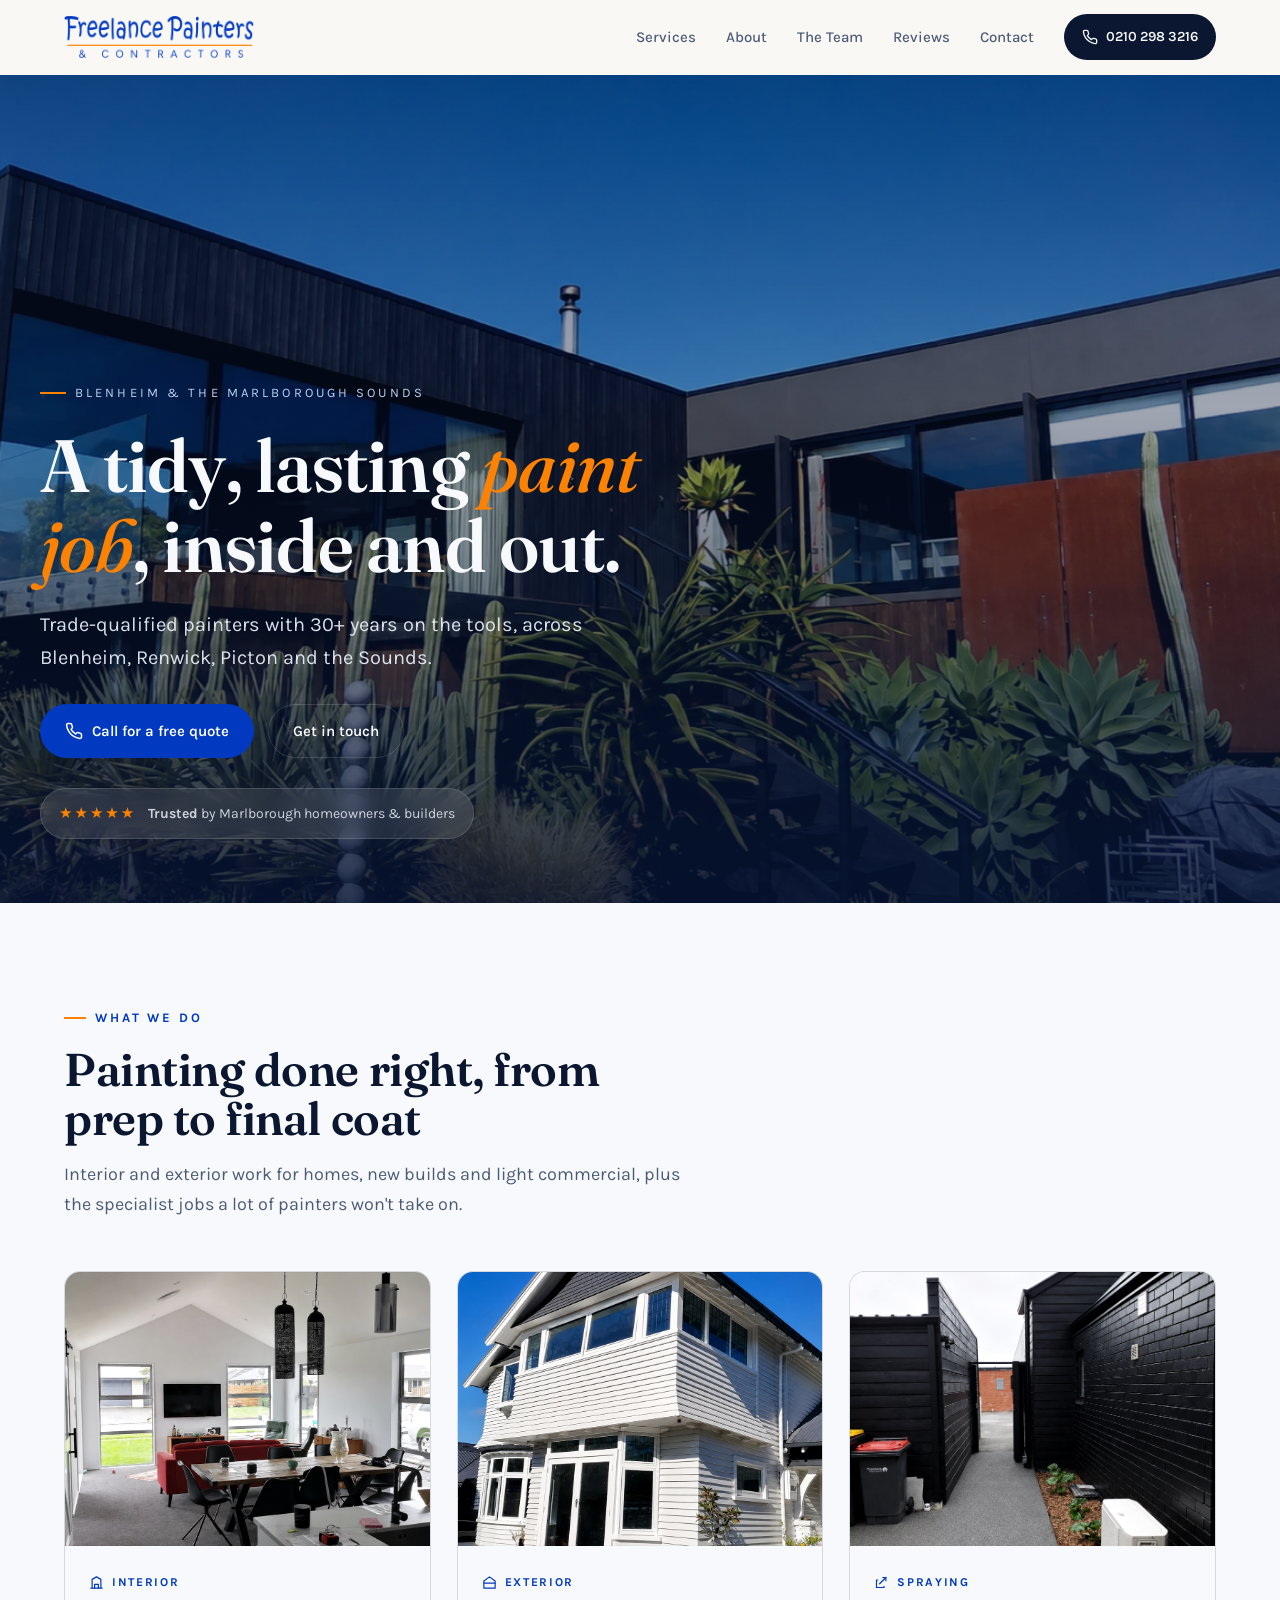
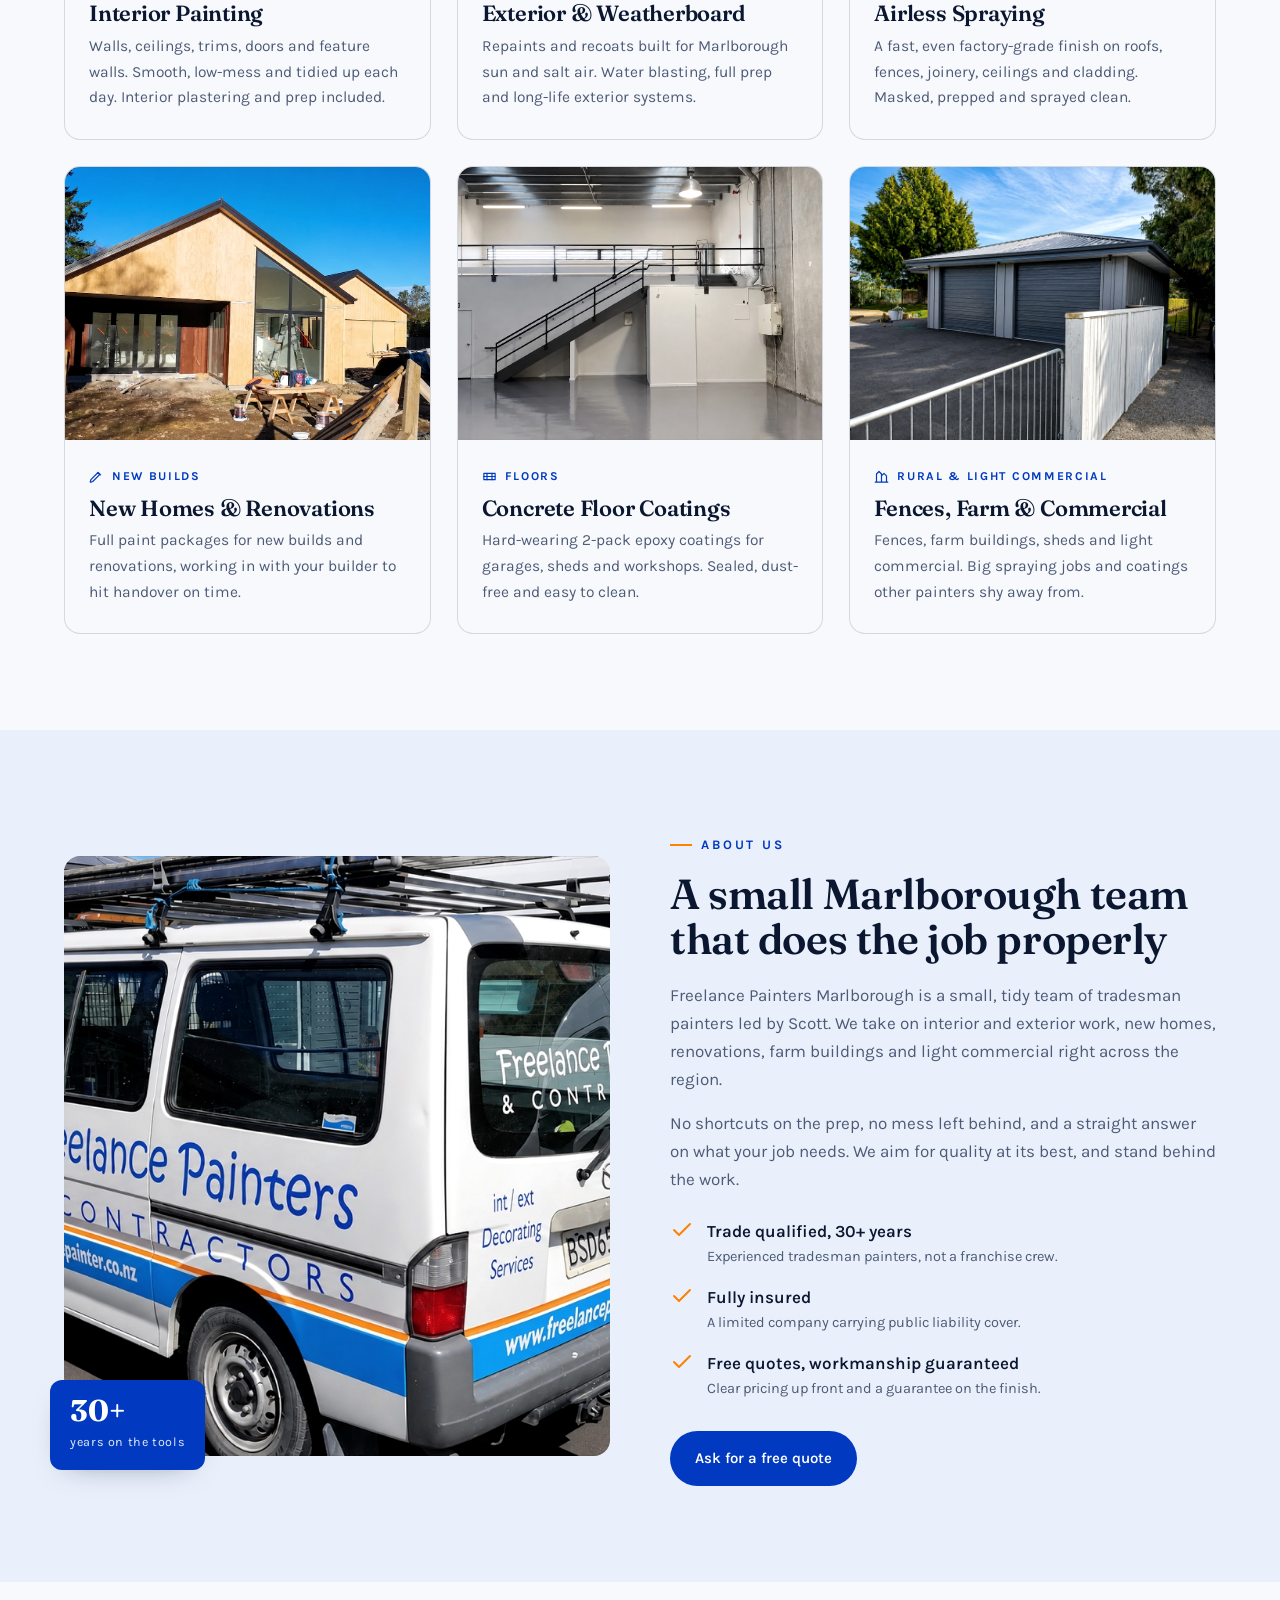
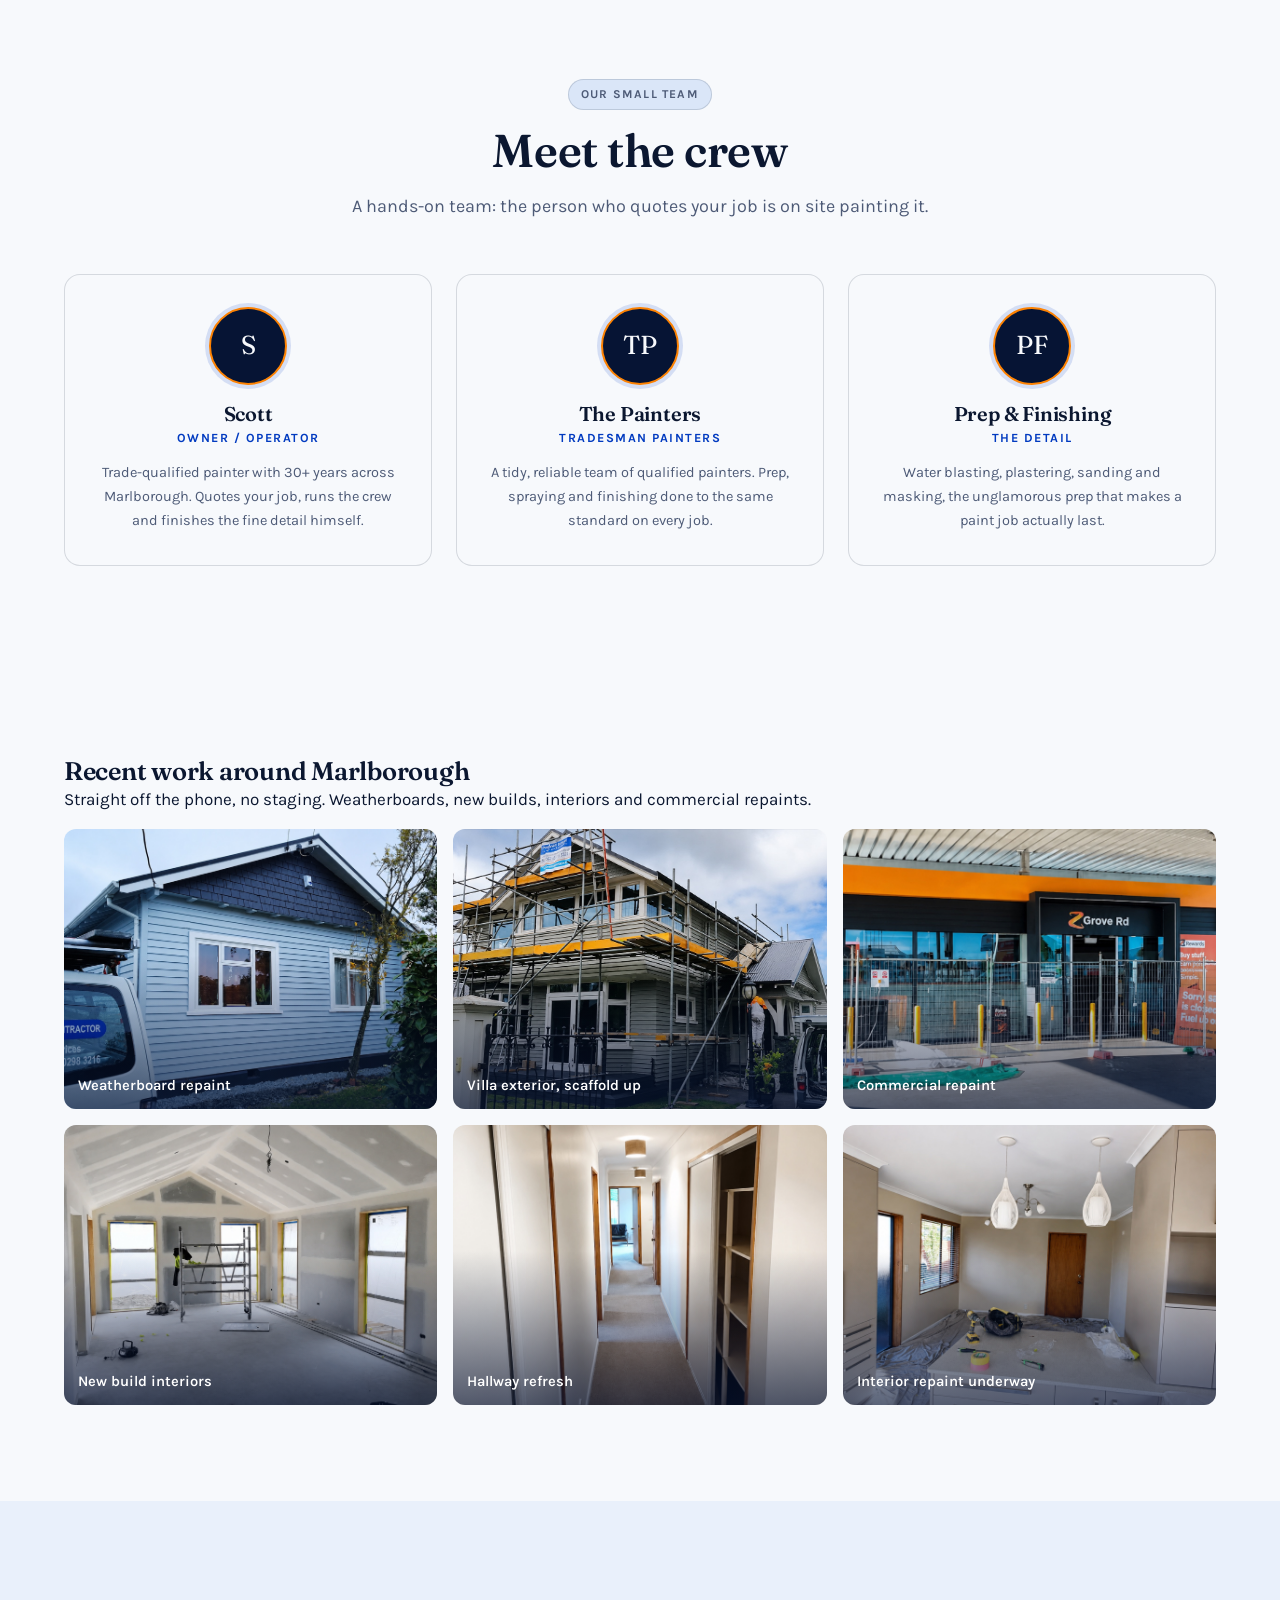
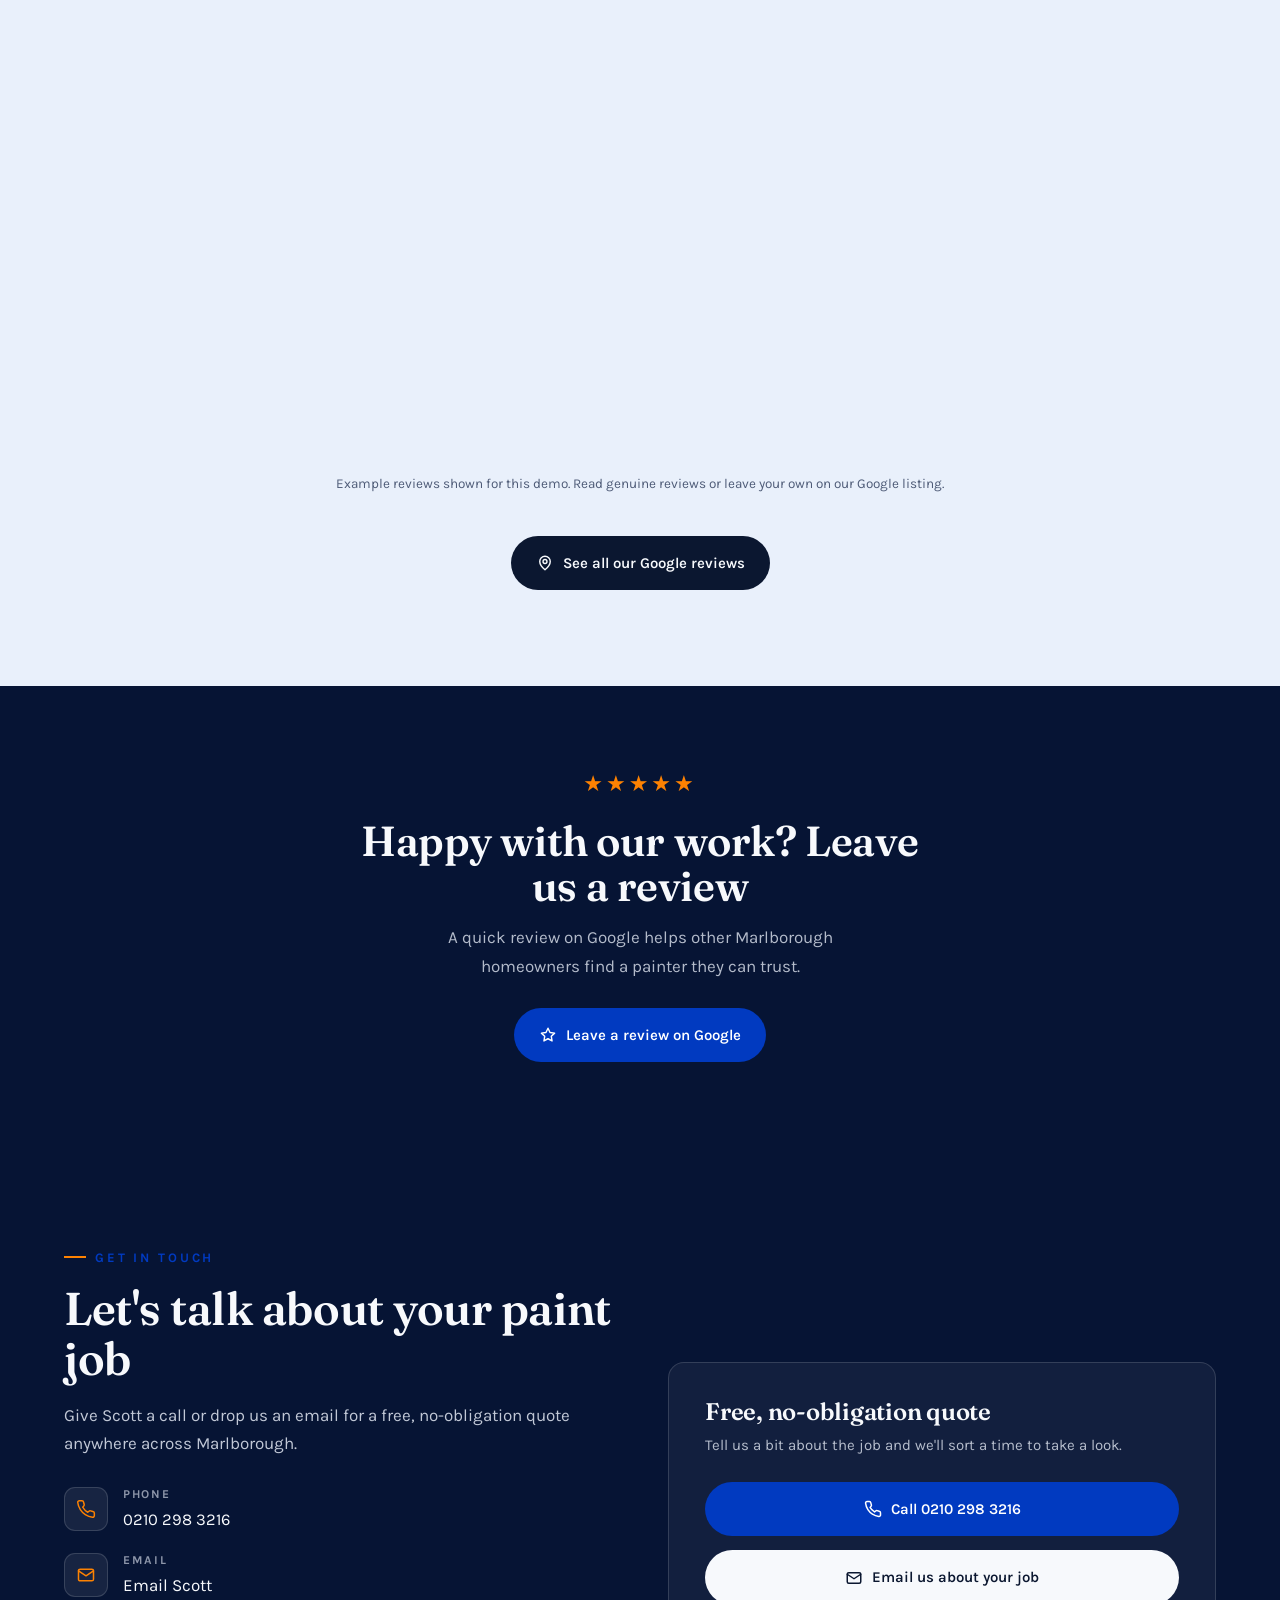
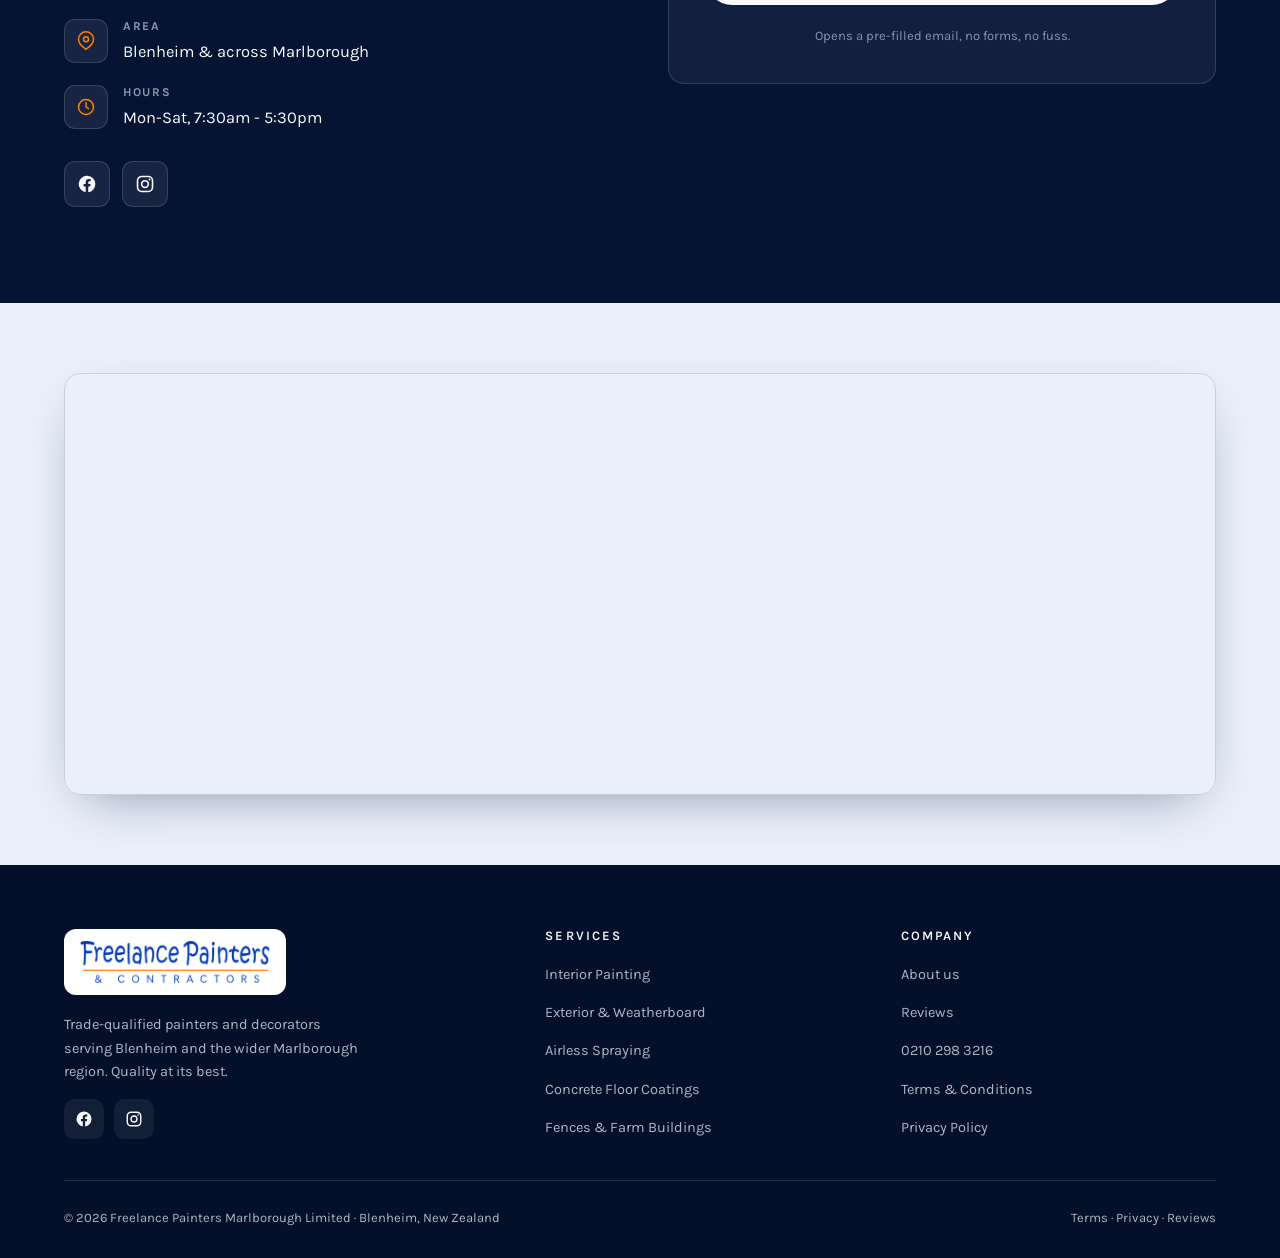
==== index.html @ e9e54e94 "Update demo via Claude Code" ====
<!DOCTYPE html>
<html lang="en-NZ">
<head>
<meta charset="UTF-8">
<meta name="viewport" content="width=device-width, initial-scale=1">
<title>Freelance Painters Marlborough Limited | Painters &amp; Decorators, Blenheim</title>
<meta name="description" content="Trade-qualified painters and decorators serving Blenheim, Renwick, Picton, Havelock and the Marlborough Sounds. Interior &amp; exterior painting, airless spraying, floor coatings. Free quotes, workmanship guaranteed.">
<meta name="theme-color" content="#013AC0">
<link rel="icon" href="favicon.svg" type="image/svg+xml">
<meta property="og:title" content="Freelance Painters Marlborough Limited | Painters, Blenheim">
<meta property="og:description" content="Trade-qualified painters serving Blenheim &amp; the Marlborough Sounds. Free quotes, workmanship guaranteed.">
<meta property="og:type" content="website">
<meta property="og:image" content="https://freelance-painters-marlborough-limited-demo.vercel.app/img/work-14.jpg">
<meta property="og:url" content="https://freelance-painters-marlborough-limited-demo.vercel.app/">
<link rel="preconnect" href="https://fonts.googleapis.com">
<link rel="preconnect" href="https://fonts.gstatic.com" crossorigin>
<link href="https://fonts.googleapis.com/css2?family=Fraunces:ital,opsz,wght@0,9..144,400..600;1,9..144,400..600&family=Karla:wght@400;500;600;700&display=swap" rel="stylesheet">
<link rel="stylesheet" href="styles.css">
</head>
<body>

<!-- Intro -->
<div id="intro" aria-hidden="true">
  <div class="mono">Freelance <b>Painters</b></div>
  <div class="sub">Marlborough</div>
  <div class="bar"></div>
</div>

<!-- Nav -->
<header class="nav">
  <div class="wrap nav-in">
    <a href="#top" class="brand" aria-label="Freelance Painters Marlborough home">
      <img class="brand-logo" src="img/logo.png" alt="Freelance Painters Marlborough">
    </a>
    <nav class="nav-links" aria-label="Primary">
      <a class="lnk" href="#services">Services</a>
      <a class="lnk" href="#about">About</a>
      <a class="lnk" href="#crew">The Team</a>
      <a class="lnk" href="#reviews">Reviews</a>
      <a class="lnk" href="#contact">Contact</a>
      <a class="nav-cta" href="tel:+642102983216">
        <svg viewBox="0 0 24 24" fill="none" stroke="currentColor" stroke-width="2" stroke-linecap="round" stroke-linejoin="round"><path d="M22 16.9v3a2 2 0 0 1-2.2 2 19.8 19.8 0 0 1-8.6-3.1 19.5 19.5 0 0 1-6-6A19.8 19.8 0 0 1 2.1 4.2 2 2 0 0 1 4.1 2h3a2 2 0 0 1 2 1.7c.1.9.4 1.8.7 2.7a2 2 0 0 1-.5 2.1L8.1 9.9a16 16 0 0 0 6 6l1.4-1.2a2 2 0 0 1 2.1-.5c.9.3 1.8.6 2.7.7a2 2 0 0 1 1.7 2Z"/></svg>
        0210 298 3216
      </a>
    </nav>
    <button class="burger" aria-label="Menu" aria-expanded="false"><span></span></button>
  </div>
</header>

<main id="top">

<!-- Hero -->
<section class="hero">
  <div class="hero-slides" aria-hidden="true">
    <div class="slide active" style="background-image:url('img/work-14.jpg')"></div>
    <div class="slide" style="background-image:url('img/work-16.jpg')"></div>
    <div class="slide" style="background-image:url('img/work-13.jpg')"></div>
  </div>
  <div class="wrap hero-in">
    <span class="eyebrow">Blenheim &amp; the Marlborough Sounds</span>
    <h1>A tidy, lasting <em>paint job</em>, inside and out.</h1>
    <p class="lead">Trade-qualified painters with 30+ years on the tools, across Blenheim, Renwick, Picton and the Sounds.</p>
    <div class="hero-cta">
      <a class="btn btn-primary" href="tel:+642102983216">
        <svg viewBox="0 0 24 24" fill="none" stroke="currentColor" stroke-width="2" stroke-linecap="round" stroke-linejoin="round"><path d="M22 16.9v3a2 2 0 0 1-2.2 2 19.8 19.8 0 0 1-8.6-3.1 19.5 19.5 0 0 1-6-6A19.8 19.8 0 0 1 2.1 4.2 2 2 0 0 1 4.1 2h3a2 2 0 0 1 2 1.7c.1.9.4 1.8.7 2.7a2 2 0 0 1-.5 2.1L8.1 9.9a16 16 0 0 0 6 6l1.4-1.2a2 2 0 0 1 2.1-.5c.9.3 1.8.6 2.7.7a2 2 0 0 1 1.7 2Z"/></svg>
        Call for a free quote
      </a>
      <a class="btn btn-outline-lt" href="#contact">Get in touch</a>
    </div>
    <div class="hero-badge">
      <span class="stars">★★★★★</span>
      <span><b>Trusted</b> by Marlborough homeowners &amp; builders</span>
    </div>
  </div>
</section>

<!-- Trust strip -->

<!-- Services -->
<section class="band paper" id="services">
  <div class="wrap">
    <div class="sec-head reveal">
      <span class="kicker">What we do</span>
      <h2>Painting done right, from prep to final coat</h2>
      <p>Interior and exterior work for homes, new builds and light commercial, plus the specialist jobs a lot of painters won't take on.</p>
    </div>
    <div class="svc-grid">
      <article class="svc reveal">
        <div class="shot"><img src="img/work-12.jpg" alt="Finished open-plan interior with crisp white walls and dark rafters" loading="lazy" width="800" height="600"></div>
        <div class="body">
          <span class="tag"><svg viewBox="0 0 24 24" fill="none" stroke="currentColor" stroke-width="1.9" stroke-linecap="round" stroke-linejoin="round"><path d="M3 21h18M5 21V7l7-4 7 4v14"/><path d="M9 21v-6h6v6"/></svg>Interior</span>
          <h3>Interior Painting</h3>
          <p>Walls, ceilings, trims, doors and feature walls. Smooth, low-mess and tidied up each day. Interior plastering and prep included.</p>
        </div>
      </article>
      <article class="svc reveal">
        <div class="shot"><img src="img/work-4.jpg" alt="Repainted white weatherboard villa exterior" loading="lazy" width="800" height="600"></div>
        <div class="body">
          <span class="tag"><svg viewBox="0 0 24 24" fill="none" stroke="currentColor" stroke-width="1.9" stroke-linecap="round" stroke-linejoin="round"><path d="M3 9.5 12 3l9 6.5V21H3V9.5Z"/><path d="M3 13h18"/></svg>Exterior</span>
          <h3>Exterior &amp; Weatherboard</h3>
          <p>Repaints and recoats built for Marlborough sun and salt air. Water blasting, full prep and long-life exterior systems.</p>
        </div>
      </article>
      <article class="svc reveal">
        <div class="shot"><img src="img/work-9.jpg" alt="Black spray-finished cladding on a modern home" loading="lazy" width="800" height="600"></div>
        <div class="body">
          <span class="tag"><svg viewBox="0 0 24 24" fill="none" stroke="currentColor" stroke-width="1.9" stroke-linecap="round" stroke-linejoin="round"><path d="M14 4h5v5"/><path d="M19 4 9 14"/><path d="M6 8H4v12h12v-2"/></svg>Spraying</span>
          <h3>Airless Spraying</h3>
          <p>A fast, even factory-grade finish on roofs, fences, joinery, ceilings and cladding. Masked, prepped and sprayed clean.</p>
        </div>
      </article>
      <article class="svc reveal">
        <div class="shot"><img src="img/work-10.jpg" alt="New timber-clad build ready for finishing" loading="lazy" width="800" height="600"></div>
        <div class="body">
          <span class="tag"><svg viewBox="0 0 24 24" fill="none" stroke="currentColor" stroke-width="1.9" stroke-linecap="round" stroke-linejoin="round"><path d="m14.5 5.5 4 4"/><path d="M3 21l3-1 11-11-3-3L3 17l-1 4Z"/></svg>New builds</span>
          <h3>New Homes &amp; Renovations</h3>
          <p>Full paint packages for new builds and renovations, working in with your builder to hit handover on time.</p>
        </div>
      </article>
      <article class="svc reveal">
        <div class="shot"><img src="img/work-5.jpg" alt="Grey epoxy floor coating in a commercial warehouse" loading="lazy" width="800" height="600"></div>
        <div class="body">
          <span class="tag"><svg viewBox="0 0 24 24" fill="none" stroke="currentColor" stroke-width="1.9" stroke-linecap="round" stroke-linejoin="round"><path d="M3 7h18v10H3z"/><path d="M3 12h18M8 7v10M16 7v10"/></svg>Floors</span>
          <h3>Concrete Floor Coatings</h3>
          <p>Hard-wearing 2-pack epoxy coatings for garages, sheds and workshops. Sealed, dust-free and easy to clean.</p>
        </div>
      </article>
      <article class="svc reveal">
        <div class="shot"><img src="img/work-7.jpg" alt="Freshly painted grey garage and fence" loading="lazy" width="800" height="600"></div>
        <div class="body">
          <span class="tag"><svg viewBox="0 0 24 24" fill="none" stroke="currentColor" stroke-width="1.9" stroke-linecap="round" stroke-linejoin="round"><path d="M4 21V8l4-4 4 4v13M12 21V11l4-4 4 4v10M2 21h20"/></svg>Rural &amp; light commercial</span>
          <h3>Fences, Farm &amp; Commercial</h3>
          <p>Fences, farm buildings, sheds and light commercial. Big spraying jobs and coatings other painters shy away from.</p>
        </div>
      </article>
    </div>
  </div>
</section>

<!-- About -->
<section class="band bone" id="about">
  <div class="wrap">
    <div class="about-grid">
      <div class="about-media reveal">
        <img src="img/work-8.jpg" alt="The Freelance Painters Marlborough van loaded for the day" loading="lazy" width="800" height="600">
        <div class="corner"><b>30+</b><span>years on the tools</span></div>
      </div>
      <div class="about-copy reveal">
        <span class="kicker">About us</span>
        <h2>A small Marlborough team that does the job properly</h2>
        <p>Freelance Painters Marlborough is a small, tidy team of tradesman painters led by Scott. We take on interior and exterior work, new homes, renovations, farm buildings and light commercial right across the region.</p>
        <p>No shortcuts on the prep, no mess left behind, and a straight answer on what your job needs. We aim for quality at its best, and stand behind the work.</p>
        <ul class="checklist">
          <li><svg viewBox="0 0 24 24" fill="none" stroke="currentColor" stroke-width="2" stroke-linecap="round" stroke-linejoin="round"><path d="M20 6 9 17l-5-5"/></svg><div>Trade qualified, 30+ years<span>Experienced tradesman painters, not a franchise crew.</span></div></li>
          <li><svg viewBox="0 0 24 24" fill="none" stroke="currentColor" stroke-width="2" stroke-linecap="round" stroke-linejoin="round"><path d="M20 6 9 17l-5-5"/></svg><div>Fully insured<span>A limited company carrying public liability cover.</span></div></li>
          <li><svg viewBox="0 0 24 24" fill="none" stroke="currentColor" stroke-width="2" stroke-linecap="round" stroke-linejoin="round"><path d="M20 6 9 17l-5-5"/></svg><div>Free quotes, workmanship guaranteed<span>Clear pricing up front and a guarantee on the finish.</span></div></li>
        </ul>
        <a class="btn btn-primary" href="#contact">Ask for a free quote</a>
      </div>
    </div>
  </div>
</section>

<!-- Crew -->
<section class="band paper" id="crew">
  <div class="wrap">
    <div class="sec-head center reveal">
      <span class="badge-lt">Our small team</span>
      <h2 style="margin-top:16px">Meet the crew</h2>
      <p>A hands-on team: the person who quotes your job is on site painting it.</p>
    </div>
    <div class="crew-grid">
      <article class="crew reveal">
        <div class="avatar" aria-hidden="true">S</div>
        <h3>Scott</h3>
        <div class="role">Owner / Operator</div>
        <p>Trade-qualified painter with 30+ years across Marlborough. Quotes your job, runs the crew and finishes the fine detail himself.</p>
      </article>
      <article class="crew reveal">
        <div class="avatar" aria-hidden="true">TP</div>
        <h3>The Painters</h3>
        <div class="role">Tradesman Painters</div>
        <p>A tidy, reliable team of qualified painters. Prep, spraying and finishing done to the same standard on every job.</p>
      </article>
      <article class="crew reveal">
        <div class="avatar" aria-hidden="true">PF</div>
        <h3>Prep &amp; Finishing</h3>
        <div class="role">The Detail</div>
        <p>Water blasting, plastering, sanding and masking, the unglamorous prep that makes a paint job actually last.</p>
      </article>
    </div>
  </div>
</section>

<!-- Reviews -->
<section class="band paper" id="work">
  <div class="wrap">
    <div class="head reveal">
      <h2>Recent work around Marlborough</h2>
      <p>Straight off the phone, no staging. Weatherboards, new builds, interiors and commercial repaints.</p>
    </div>
    <div class="gal-grid">
      <figure class="gal-item reveal"><img src="img/work-11.jpg" alt="Blue weatherboard home repaint with the van out front" loading="lazy"><figcaption>Weatherboard repaint</figcaption></figure>
      <figure class="gal-item reveal"><img src="img/work-15.jpg" alt="Villa exterior repaint with scaffolding up" loading="lazy"><figcaption>Villa exterior, scaffold up</figcaption></figure>
      <figure class="gal-item reveal"><img src="img/work-2.jpg" alt="Commercial canopy repaint at a service station" loading="lazy"><figcaption>Commercial repaint</figcaption></figure>
      <figure class="gal-item reveal"><img src="img/work-1.jpg" alt="New build interior painted out in white" loading="lazy"><figcaption>New build interiors</figcaption></figure>
      <figure class="gal-item reveal"><img src="img/work-6.jpg" alt="Repainted hallway with fresh white walls" loading="lazy"><figcaption>Hallway refresh</figcaption></figure>
      <figure class="gal-item reveal"><img src="img/work-3.jpg" alt="Interior repaint underway with drop sheets down" loading="lazy"><figcaption>Interior repaint underway</figcaption></figure>
    </div>
  </div>
</section>

<section class="band bone" id="reviews">
  <div class="wrap">
    <div class="sec-head center reveal">
      <span class="kicker" style="justify-content:center">What locals say</span>
      <h2>Recommended around Marlborough</h2>
    </div>
    <div class="rev-grid">
      <article class="rev reveal">
        <div class="stars" aria-label="5 out of 5 stars">★★★★★</div>
        <p>“Scott and the team repainted the whole exterior of our weatherboard place in Renwick. Faultless prep, tidy every day, and it still looks sharp two summers on.”</p>
        <div class="who"><span class="ini">RM</span><div><b>Rachel M.</b><span>Renwick</span></div></div>
      </article>
      <article class="rev reveal">
        <div class="stars" aria-label="5 out of 5 stars">★★★★★</div>
        <p>“Had the interior of our new build done. Great communication, worked in with the builder, and the finish on the ceilings and trims is spot on. Highly recommend.”</p>
        <div class="who"><span class="ini">DT</span><div><b>Dave T.</b><span>Springlands, Blenheim</span></div></div>
      </article>
      <article class="rev reveal">
        <div class="stars" aria-label="5 out of 5 stars">★★★★★</div>
        <p>“Epoxy floor in the garage and a full fence spray. Fair quote, showed up when they said, and left the place cleaner than they found it. Will use again.”</p>
        <div class="who"><span class="ini">HW</span><div><b>Hayley W.</b><span>Picton</span></div></div>
      </article>
    </div>
    <p class="example-note">Example reviews shown for this demo. Read genuine reviews or leave your own on our Google listing.</p>
    <div class="rev-actions">
      <a class="btn btn-ink" href="https://www.google.com/maps/search/?api=1&query=Freelance+Painters+Marlborough+Ltd+Blenheim" target="_blank" rel="noopener">
        <svg viewBox="0 0 24 24" fill="none" stroke="currentColor" stroke-width="1.9" stroke-linecap="round" stroke-linejoin="round"><path d="M12 21s-7-5.7-7-11a7 7 0 0 1 14 0c0 5.3-7 11-7 11Z"/><circle cx="12" cy="10" r="2.6"/></svg>
        See all our Google reviews
      </a>
    </div>
  </div>
</section>

<!-- Leave a review banner -->
<section class="review-banner">
  <div class="wrap reveal">
    <div class="stars" aria-hidden="true">★★★★★</div>
    <h2>Happy with our work? Leave us a review</h2>
    <p>A quick review on Google helps other Marlborough homeowners find a painter they can trust.</p>
    <a class="btn btn-primary" href="https://www.google.com/maps/search/?api=1&query=Freelance+Painters+Marlborough+Ltd+Blenheim" target="_blank" rel="noopener">
      <svg viewBox="0 0 24 24" fill="none" stroke="currentColor" stroke-width="1.9" stroke-linecap="round" stroke-linejoin="round"><path d="m12 3 2.7 5.6 6.1.9-4.4 4.3 1 6.1L12 17l-5.4 2.9 1-6.1L3.2 9.5l6.1-.9L12 3Z"/></svg>
      Leave a review on Google
    </a>
  </div>
</section>

<!-- Contact -->
<section class="band contact" id="contact">
  <div class="wrap">
    <div class="contact-grid">
      <div class="reveal">
        <span class="kicker">Get in touch</span>
        <h2>Let's talk about your paint job</h2>
        <p class="lead">Give Scott a call or drop us an email for a free, no-obligation quote anywhere across Marlborough.</p>
        <div class="info-rows">
          <div class="info-row">
            <span class="ic"><svg viewBox="0 0 24 24" fill="none" stroke="currentColor" stroke-width="1.8" stroke-linecap="round" stroke-linejoin="round"><path d="M22 16.9v3a2 2 0 0 1-2.2 2 19.8 19.8 0 0 1-8.6-3.1 19.5 19.5 0 0 1-6-6A19.8 19.8 0 0 1 2.1 4.2 2 2 0 0 1 4.1 2h3a2 2 0 0 1 2 1.7c.1.9.4 1.8.7 2.7a2 2 0 0 1-.5 2.1L8.1 9.9a16 16 0 0 0 6 6l1.4-1.2a2 2 0 0 1 2.1-.5c.9.3 1.8.6 2.7.7a2 2 0 0 1 1.7 2Z"/></svg></span>
            <div><b>Phone</b><span>0210 298 3216</span></div>
          </div>
          <div class="info-row">
            <span class="ic"><svg viewBox="0 0 24 24" fill="none" stroke="currentColor" stroke-width="1.8" stroke-linecap="round" stroke-linejoin="round"><rect x="3" y="5" width="18" height="14" rx="2"/><path d="m3 7 9 6 9-6"/></svg></span>
            <div><b>Email</b><a href="#" data-gmail data-user="scott" data-domain="freelancepainter.co.nz" data-su="Painting%20enquiry%20-%20Freelance%20Painters%20Marlborough">Email Scott</a></div>
          </div>
          <div class="info-row">
            <span class="ic"><svg viewBox="0 0 24 24" fill="none" stroke="currentColor" stroke-width="1.8" stroke-linecap="round" stroke-linejoin="round"><path d="M21 10c0 6-9 12-9 12s-9-6-9-12a9 9 0 0 1 18 0Z"/><circle cx="12" cy="10" r="3"/></svg></span>
            <div><b>Area</b><span>Blenheim &amp; across Marlborough</span></div>
          </div>
          <div class="info-row">
            <span class="ic"><svg viewBox="0 0 24 24" fill="none" stroke="currentColor" stroke-width="1.8" stroke-linecap="round" stroke-linejoin="round"><circle cx="12" cy="12" r="9"/><path d="M12 7v5l3 2"/></svg></span>
            <div><b>Hours</b><span>Mon-Sat, 7:30am - 5:30pm</span></div>
          </div>
        </div>
        <div class="socials">
          <a href="https://www.facebook.com/search/top?q=Freelance%20Painters%20Marlborough" target="_blank" rel="noopener" aria-label="Find us on Facebook">
            <svg viewBox="0 0 24 24" fill="currentColor"><path d="M22 12a10 10 0 1 0-11.6 9.9v-7H7.9V12h2.5V9.8c0-2.5 1.5-3.9 3.8-3.9 1.1 0 2.2.2 2.2.2v2.5h-1.3c-1.2 0-1.6.8-1.6 1.6V12h2.8l-.4 2.9h-2.4v7A10 10 0 0 0 22 12Z"/></svg>
          </a>
          <a href="https://www.instagram.com/explore/search/keyword/?q=freelance%20painters%20marlborough" target="_blank" rel="noopener" aria-label="Find us on Instagram">
            <svg viewBox="0 0 24 24" fill="none" stroke="currentColor" stroke-width="1.9"><rect x="3" y="3" width="18" height="18" rx="5"/><circle cx="12" cy="12" r="4"/><circle cx="17.4" cy="6.6" r="1.1" fill="currentColor" stroke="none"/></svg>
          </a>
        </div>
      </div>
      <div class="contact-card reveal">
        <h3>Free, no-obligation quote</h3>
        <p>Tell us a bit about the job and we'll sort a time to take a look.</p>
        <a class="btn btn-primary" href="tel:+642102983216">
          <svg viewBox="0 0 24 24" fill="none" stroke="currentColor" stroke-width="2" stroke-linecap="round" stroke-linejoin="round"><path d="M22 16.9v3a2 2 0 0 1-2.2 2 19.8 19.8 0 0 1-8.6-3.1 19.5 19.5 0 0 1-6-6A19.8 19.8 0 0 1 2.1 4.2 2 2 0 0 1 4.1 2h3a2 2 0 0 1 2 1.7c.1.9.4 1.8.7 2.7a2 2 0 0 1-.5 2.1L8.1 9.9a16 16 0 0 0 6 6l1.4-1.2a2 2 0 0 1 2.1-.5c.9.3 1.8.6 2.7.7a2 2 0 0 1 1.7 2Z"/></svg>
          Call 0210 298 3216
        </a>
        <a class="btn btn-light" href="#" data-gmail data-user="scott" data-domain="freelancepainter.co.nz" data-su="Painting%20enquiry%20-%20Freelance%20Painters%20Marlborough" data-body="Hi%20Scott%2C%0A%0AI%27d%20like%20a%20quote%20for%20a%20painting%20job.%0A%0ADetails%3A%0A-%20Location%2Fsuburb%3A%20%0A-%20Interior%20or%20exterior%3A%20%0A-%20Rough%20description%3A%20%0A%0AThanks%2C">
          <svg viewBox="0 0 24 24" fill="none" stroke="currentColor" stroke-width="2" stroke-linecap="round" stroke-linejoin="round"><rect x="3" y="5" width="18" height="14" rx="2"/><path d="m3 7 9 6 9-6"/></svg>
          Email us about your job
        </a>
        <p class="fine">Opens a pre-filled email, no forms, no fuss.</p>
      </div>
    </div>
  </div>
</section>

<!-- Map -->
<section class="map-band">
  <div class="wrap">
    <div class="map-wrap reveal">
      <iframe src="https://www.google.com/maps?q=Freelance+Painters+Marlborough+Blenheim&output=embed" loading="lazy" title="Freelance Painters Marlborough, Blenheim location" referrerpolicy="no-referrer-when-downgrade"></iframe>
    </div>
  </div>
</section>

</main>

<!-- Footer -->
<footer class="footer">
  <div class="wrap">
    <div class="footer-top">
      <div>
        <a href="#top" class="brand" aria-label="Freelance Painters Marlborough home">
          <img class="brand-logo" src="img/logo.png" alt="Freelance Painters Marlborough">
        </a>
        <p class="fdesc">Trade-qualified painters and decorators serving Blenheim and the wider Marlborough region. Quality at its best.</p>
        <div class="fsoc">
          <a href="https://www.facebook.com/search/top?q=Freelance%20Painters%20Marlborough" target="_blank" rel="noopener" aria-label="Facebook"><svg viewBox="0 0 24 24" fill="currentColor"><path d="M22 12a10 10 0 1 0-11.6 9.9v-7H7.9V12h2.5V9.8c0-2.5 1.5-3.9 3.8-3.9 1.1 0 2.2.2 2.2.2v2.5h-1.3c-1.2 0-1.6.8-1.6 1.6V12h2.8l-.4 2.9h-2.4v7A10 10 0 0 0 22 12Z"/></svg></a>
          <a href="https://www.instagram.com/explore/search/keyword/?q=freelance%20painters%20marlborough" target="_blank" rel="noopener" aria-label="Instagram"><svg viewBox="0 0 24 24" fill="none" stroke="currentColor" stroke-width="1.9"><rect x="3" y="3" width="18" height="18" rx="5"/><circle cx="12" cy="12" r="4"/><circle cx="17.4" cy="6.6" r="1.1" fill="currentColor" stroke="none"/></svg></a>
        </div>
      </div>
      <div>
        <h4>Services</h4>
        <ul>
          <li><a href="#services">Interior Painting</a></li>
          <li><a href="#services">Exterior &amp; Weatherboard</a></li>
          <li><a href="#services">Airless Spraying</a></li>
          <li><a href="#services">Concrete Floor Coatings</a></li>
          <li><a href="#services">Fences &amp; Farm Buildings</a></li>
        </ul>
      </div>
      <div>
        <h4>Company</h4>
        <ul>
          <li><a href="#about">About us</a></li>
          <li><a href="#reviews">Reviews</a></li>
          <li><a href="tel:+642102983216">0210 298 3216</a></li>
          <li><a href="terms.html">Terms &amp; Conditions</a></li>
          <li><a href="privacy.html">Privacy Policy</a></li>
        </ul>
      </div>
    </div>
    <div class="footer-bottom">
      <span>© <span id="yr">2026</span> Freelance Painters Marlborough Limited · Blenheim, New Zealand</span>
      <span><a href="terms.html">Terms</a> · <a href="privacy.html">Privacy</a> · <a href="https://www.google.com/maps/search/?api=1&query=Freelance+Painters+Marlborough+Ltd+Blenheim" target="_blank" rel="noopener">Reviews</a></span>
    </div>
  </div>
</footer>

<script>document.getElementById('yr').textContent=new Date().getFullYear();</script>
<script src="app.js"></script>
</body>
</html>
---- styles.css ----
/* Freelance Painters Marlborough Limited
   Themed off the logo: royal blue #013AC0 with the orange rule #FD8202,
   on the logo's own cool off-white. Fonts: Fraunces (display) / Karla (body) */

:root{
  --paper:#F7F9FC;
  --bone:#E9F0FB;
  --bone-2:#DAE6F8;
  --ink:#0B1730;
  --ink-soft:#4E5B77;
  --espresso:#061434;
  --espresso-2:#0D2049;
  --clay:#013AC0;      /* logo blue, the primary */
  --clay-2:#012D96;    /* blue, pressed */
  --orange:#FD8202;    /* the rule under the logo wordmark */
  --orange-2:#E37102;
  --line:rgba(11,23,48,.14);
  --line-lt:rgba(255,255,255,.14);
  --r:16px;
  --r-sm:10px;
  --shadow:0 18px 50px -22px rgba(6,20,52,.45);
  --shadow-sm:0 10px 30px -18px rgba(6,20,52,.5);
  --maxw:1200px;
}

*{box-sizing:border-box}
html{scroll-behavior:smooth}
body{
  margin:0;
  font-family:"Karla",system-ui,-apple-system,sans-serif;
  color:var(--ink);
  background:var(--paper);
  font-size:17px;
  line-height:1.65;
  -webkit-font-smoothing:antialiased;
  overflow-x:hidden;
}
img{max-width:100%;display:block;image-orientation:from-image}
a{color:inherit;text-decoration:none}
h1,h2,h3,h4{font-family:"Fraunces",Georgia,serif;font-weight:600;line-height:1.08;margin:0;letter-spacing:-.01em}
p{margin:0 0 1rem}
.wrap{width:100%;max-width:var(--maxw);margin:0 auto;padding:0 24px}

/* ---------- Intro overlay ---------- */
#intro{
  position:fixed;inset:0;z-index:2000;background:var(--espresso);
  display:flex;align-items:center;justify-content:center;flex-direction:column;gap:14px;
  transition:opacity .7s ease .2s,visibility .7s ease .2s;
}
#intro .mono{
  font-family:"Fraunces",serif;color:var(--paper);font-size:clamp(26px,6vw,44px);
  letter-spacing:.02em;opacity:0;transform:translateY(10px);
  animation:introUp .8s ease forwards .15s;
}
#intro .mono b{color:var(--orange);font-weight:600}
#intro .sub{color:rgba(240,245,255,.62);font-family:"Karla",sans-serif;font-size:14px;letter-spacing:.28em;text-transform:uppercase;opacity:0;animation:introUp .8s ease forwards .35s}
#intro .bar{width:0;height:2px;background:var(--orange);animation:introBar 1s ease forwards .5s;max-width:160px}
@keyframes introUp{to{opacity:1;transform:none}}
@keyframes introBar{to{width:160px}}
body.loaded #intro{opacity:0;visibility:hidden}

/* ---------- Reveal ---------- */
.reveal{opacity:0;transform:translateY(26px);transition:opacity .7s ease,transform .7s cubic-bezier(.2,.7,.2,1)}
.reveal.in{opacity:1;transform:none}

/* ---------- Nav ---------- */
.nav{
  position:sticky;top:0;z-index:900;
  background:rgba(251,248,242,.82);backdrop-filter:blur(12px);
  border-bottom:1px solid transparent;transition:border-color .3s,box-shadow .3s,background .3s;
}
.nav.scrolled{border-color:var(--line);box-shadow:0 6px 24px -18px rgba(6,20,52,.5)}
.nav-in{display:flex;align-items:center;justify-content:space-between;height:74px}
.brand{display:flex;align-items:center;gap:12px;font-family:"Fraunces",serif}
.brand .mark{width:38px;height:38px;border-radius:9px;background:var(--clay);display:grid;place-items:center;color:#fff;flex:0 0 auto}
.brand .mark svg{width:22px;height:22px}
.brand .txt{line-height:1.05}
.brand .txt b{display:block;font-size:18px;font-weight:600;letter-spacing:-.01em}
.brand .txt span{display:block;font-family:"Karla",sans-serif;font-size:11px;letter-spacing:.22em;text-transform:uppercase;color:var(--ink-soft)}
.nav-links{display:flex;align-items:center;gap:30px}
.nav-links a.lnk{font-size:15px;color:var(--ink-soft);font-weight:500;transition:color .2s}
.nav-links a.lnk:hover{color:var(--ink)}
.nav-cta{display:inline-flex;align-items:center;gap:8px;background:var(--ink);color:var(--paper);padding:11px 18px;border-radius:100px;font-weight:600;font-size:14px;transition:transform .2s,background .2s}
.nav-cta:hover{background:var(--clay);transform:translateY(-1px)}
.nav-cta svg{width:16px;height:16px}
.burger{display:none;background:none;border:1px solid var(--line);border-radius:10px;width:44px;height:44px;cursor:pointer;padding:0;align-items:center;justify-content:center}
.burger span{display:block;width:20px;height:2px;background:var(--ink);position:relative;transition:.3s}
.burger span::before,.burger span::after{content:"";position:absolute;left:0;width:20px;height:2px;background:var(--ink);transition:.3s}
.burger span::before{top:-6px}.burger span::after{top:6px}
.burger.open span{background:transparent}
.burger.open span::before{top:0;transform:rotate(45deg)}
.burger.open span::after{top:0;transform:rotate(-45deg)}

/* ---------- Buttons ---------- */
.btn{display:inline-flex;align-items:center;justify-content:center;gap:9px;font-weight:600;font-size:15px;padding:14px 24px;border-radius:100px;cursor:pointer;transition:transform .2s,box-shadow .2s,background .2s,color .2s;border:1px solid transparent;min-height:48px}
.btn svg{width:18px;height:18px;flex:0 0 auto}
.btn-primary{background:var(--clay);color:#fff}
.btn-primary:hover{background:var(--clay-2);transform:translateY(-2px);box-shadow:var(--shadow-sm)}
.btn-ink{background:var(--ink);color:var(--paper)}
.btn-ink:hover{background:#000;transform:translateY(-2px)}
.btn-ghost{background:transparent;color:var(--ink);border-color:var(--line)}
.btn-ghost:hover{border-color:var(--ink);transform:translateY(-2px)}
.btn-light{background:var(--paper);color:var(--ink)}
.btn-light:hover{transform:translateY(-2px);box-shadow:var(--shadow-sm)}
.btn-outline-lt{background:transparent;color:var(--paper);border-color:var(--line-lt)}
.btn-outline-lt:hover{background:rgba(255,255,255,.08);border-color:rgba(255,255,255,.4)}

/* ---------- Hero ---------- */
.hero{position:relative;min-height:92vh;display:flex;align-items:flex-end;background:var(--espresso);overflow:hidden;color:var(--paper)}
.hero-slides{position:absolute;inset:0;z-index:0}
.hero-slides .slide{position:absolute;inset:0;background-size:cover;background-position:center;opacity:0;transition:opacity 1.6s ease;transform:scale(1.06);filter:saturate(.92) contrast(1.03)}
.hero-slides .slide.active{opacity:1;animation:kenburns 8s ease forwards}
@keyframes kenburns{from{transform:scale(1.06)}to{transform:scale(1.14)}}
.hero::after{content:"";position:absolute;inset:0;z-index:1;background:linear-gradient(180deg,rgba(6,20,52,.58) 0%,rgba(6,20,52,.38) 40%,rgba(6,20,52,.86) 100%)}
.hero-in{position:relative;z-index:2;padding:120px 0 64px;width:100%}
.eyebrow{display:inline-flex;align-items:center;gap:9px;font-family:"Karla",sans-serif;font-size:13px;letter-spacing:.24em;text-transform:uppercase;color:#BCD0F4;margin-bottom:22px}
.eyebrow::before{content:"";width:26px;height:2px;background:var(--orange)}
.hero h1{font-size:clamp(38px,7vw,74px);max-width:15ch;font-weight:600}
.hero h1 em{font-style:italic;color:var(--orange);font-weight:500}
.hero .lead{font-size:clamp(17px,2.4vw,20px);max-width:46ch;margin:22px 0 30px;color:rgba(240,245,255,.9)}
.hero-cta{display:flex;flex-wrap:wrap;gap:14px}
.hero-badge{display:inline-flex;align-items:center;gap:12px;margin-top:30px;padding:12px 18px;border-radius:100px;background:rgba(255,255,255,.1);backdrop-filter:blur(10px);border:1px solid var(--line-lt);font-size:14px}
.hero-badge .stars{color:var(--orange);letter-spacing:2px;font-size:15px}
.hero-badge b{font-weight:700}
.hero-badge span{color:rgba(240,245,255,.82)}

/* ---------- Section shell ---------- */
section{position:relative}
.band{padding:96px 0}
.band.paper{background:var(--paper)}
.band.bone{background:var(--bone)}
.sec-head{max-width:640px;margin-bottom:52px}
.sec-head.center{margin-left:auto;margin-right:auto;text-align:center}
.kicker{display:inline-flex;align-items:center;gap:9px;font-family:"Karla",sans-serif;font-size:13px;letter-spacing:.22em;text-transform:uppercase;color:var(--clay);font-weight:700;margin-bottom:16px}
.kicker::before{content:"";width:22px;height:2px;background:var(--orange)}
.sec-head.center .kicker::before{display:none}
.sec-head h2{font-size:clamp(30px,4.4vw,46px)}
.sec-head p{margin-top:16px;color:var(--ink-soft);font-size:18px}

/* ---------- Trust strip ---------- */

/* ---------- Services ---------- */
.svc-grid{display:grid;grid-template-columns:repeat(3,1fr);gap:26px}
.svc{background:var(--paper);border:1px solid var(--line);border-radius:var(--r);overflow:hidden;transition:transform .3s,box-shadow .3s;display:flex;flex-direction:column}
.band.bone .svc{background:#fff}
.svc:hover{transform:translateY(-5px);box-shadow:var(--shadow)}
.svc .shot{aspect-ratio:4/3;overflow:hidden}
.svc .shot img{width:100%;height:100%;object-fit:cover;filter:saturate(.9) contrast(1.03);transition:transform .6s ease}
.svc:hover .shot img{transform:scale(1.06)}
.svc .body{padding:24px 24px 28px}
.svc .tag{display:inline-flex;align-items:center;gap:8px;font-size:12px;letter-spacing:.14em;text-transform:uppercase;color:var(--clay);font-weight:700;margin-bottom:10px}
.svc .tag svg{width:15px;height:15px}
.svc h3{font-size:22px;margin-bottom:8px}
.svc p{margin:0;color:var(--ink-soft);font-size:15.5px}

/* ---------- About ---------- */
.about-grid{display:grid;grid-template-columns:1fr 1fr;gap:60px;align-items:center}
.about-media{position:relative}
.about-media img{width:100%;aspect-ratio:4/3;object-fit:cover;border-radius:var(--r);filter:saturate(.9) contrast(1.03)}
.about-media .corner{position:absolute;left:-14px;bottom:-14px;background:var(--clay);color:#fff;padding:16px 20px;border-radius:12px;box-shadow:var(--shadow-sm);max-width:60%}
.about-media .corner b{font-family:"Fraunces",serif;font-size:30px;display:block;line-height:1}
.about-media .corner span{font-size:12.5px;letter-spacing:.05em;opacity:.9}
.about-copy h2{font-size:clamp(28px,4vw,42px);margin-bottom:18px}
.about-copy p{color:var(--ink-soft);font-size:17px}
.checklist{list-style:none;padding:0;margin:24px 0 30px;display:grid;gap:14px}
.checklist li{display:flex;gap:13px;align-items:flex-start;font-weight:600;color:var(--ink)}
.checklist li svg{width:24px;height:24px;flex:0 0 auto;color:var(--orange);margin-top:1px}
.checklist li span{font-weight:400;color:var(--ink-soft);display:block;font-size:14.5px}

/* ---------- Crew ---------- */
.crew-grid{display:grid;grid-template-columns:repeat(3,1fr);gap:24px}
.crew{background:var(--paper);border:1px solid var(--line);border-radius:var(--r);padding:32px 26px;text-align:center;transition:transform .3s,box-shadow .3s}
.band.bone .crew{background:#fff}
.crew:hover{transform:translateY(-4px);box-shadow:var(--shadow)}
.avatar{width:78px;height:78px;border-radius:50%;background:var(--espresso);color:var(--paper);display:grid;place-items:center;margin:0 auto 18px;font-family:"Fraunces",serif;font-size:26px;border:2px solid var(--orange);box-shadow:0 0 0 4px rgba(1,58,192,.14)}
.crew h3{font-size:20px;margin-bottom:4px}
.crew .role{font-size:12.5px;letter-spacing:.12em;text-transform:uppercase;color:var(--clay);font-weight:700;margin-bottom:12px}
.crew p{margin:0;color:var(--ink-soft);font-size:14.5px}
.badge-lt{display:inline-block;font-size:12px;letter-spacing:.1em;text-transform:uppercase;color:var(--ink-soft);background:var(--bone-2);border:1px solid var(--line);padding:5px 12px;border-radius:100px;font-weight:700}

/* ---------- Reviews ---------- */
.rev-grid{display:grid;grid-template-columns:repeat(3,1fr);gap:24px}
.rev{background:#fff;border:1px solid var(--line);border-radius:var(--r);padding:28px 26px;display:flex;flex-direction:column;gap:14px;box-shadow:var(--shadow-sm)}
.band.paper .rev{background:var(--bone)}
.rev .stars{color:var(--orange);letter-spacing:2px;font-size:16px}
.rev p{margin:0;font-size:15.5px;color:var(--ink);line-height:1.6}
.rev .who{display:flex;align-items:center;gap:12px;margin-top:auto}
.rev .who .ini{width:42px;height:42px;border-radius:50%;background:var(--clay);color:#fff;display:grid;place-items:center;font-weight:700;font-size:15px;flex:0 0 auto}
.rev .who b{display:block;font-size:15px}
.rev .who span{font-size:13px;color:var(--ink-soft)}
.rev-actions{display:flex;justify-content:center;gap:14px;margin-top:40px;flex-wrap:wrap}
.example-note{text-align:center;margin-top:18px;font-size:13.5px;color:var(--ink-soft)}

/* ---------- Review banner ---------- */
.review-banner{background:var(--espresso);color:var(--paper);text-align:center;padding:80px 0}
.review-banner .stars{color:var(--orange);font-size:22px;letter-spacing:3px;margin-bottom:16px}
.review-banner h2{font-size:clamp(28px,4vw,42px);max-width:20ch;margin:0 auto 14px}
.review-banner p{color:rgba(240,245,255,.74);max-width:48ch;margin:0 auto 28px}

/* ---------- Contact ---------- */
.contact{background:var(--espresso);color:var(--paper)}
.contact-grid{display:grid;grid-template-columns:1fr 1fr;gap:56px;align-items:center}
.contact h2{font-size:clamp(30px,4.4vw,46px);margin-bottom:18px}
.contact .lead{color:rgba(240,245,255,.8);margin-bottom:28px;font-size:17px}
.info-rows{display:grid;gap:18px;margin-bottom:30px}
.info-row{display:flex;gap:15px;align-items:center}
.info-row .ic{width:44px;height:44px;border-radius:11px;background:rgba(255,255,255,.07);border:1px solid var(--line-lt);display:grid;place-items:center;flex:0 0 auto;color:var(--orange)}
.info-row .ic svg{width:20px;height:20px}
.info-row b{display:block;font-size:12px;letter-spacing:.14em;text-transform:uppercase;color:rgba(240,245,255,.58);font-weight:700}
.info-row span{font-size:16.5px}
.socials{display:flex;gap:12px}
.socials a{width:46px;height:46px;border-radius:11px;background:rgba(255,255,255,.07);border:1px solid var(--line-lt);display:grid;place-items:center;color:var(--paper);transition:.25s}
.socials a:hover{background:var(--clay);border-color:var(--clay);transform:translateY(-2px)}
.socials a svg{width:20px;height:20px}
.contact-card{background:rgba(255,255,255,.05);border:1px solid var(--line-lt);border-radius:var(--r);padding:36px}
.contact-card h3{font-size:24px;margin-bottom:8px}
.contact-card p{color:rgba(240,245,255,.74);font-size:15px;margin-bottom:24px}
.contact-card .btn{width:100%;margin-bottom:14px}
.contact-card .fine{font-size:13px;color:rgba(240,245,255,.55);text-align:center;margin:6px 0 0}

/* ---------- Map ---------- */
.map-band{padding:0;background:var(--bone)}
.map-band .wrap{padding-top:70px;padding-bottom:70px}
.map-wrap{border-radius:var(--r);overflow:hidden;box-shadow:var(--shadow);border:1px solid var(--line)}
.map-wrap iframe{width:100%;height:420px;border:0;display:block;filter:saturate(.9) contrast(1.02)}

/* ---------- Footer ---------- */
.footer{background:#04102A;color:rgba(240,245,255,.72);padding:64px 0 30px}
.footer-top{display:grid;grid-template-columns:1.4fr 1fr 1fr;gap:40px;padding-bottom:40px;border-bottom:1px solid var(--line-lt)}
/* the wordmark is royal blue, so on dark bands it sits on its own white card */
.footer .brand{display:inline-flex;background:#fff;padding:12px 16px;border-radius:12px}
.footer .brand .txt b{color:var(--paper)}
.footer .brand .txt span{color:rgba(240,245,255,.55)}
.footer .fdesc{margin-top:18px;font-size:14.5px;max-width:34ch;line-height:1.6}
.footer h4{color:var(--paper);font-family:"Karla",sans-serif;font-size:13px;letter-spacing:.16em;text-transform:uppercase;margin-bottom:16px}
.footer ul{list-style:none;padding:0;margin:0;display:grid;gap:10px}
.footer ul a{font-size:14.5px;color:rgba(240,245,255,.72);transition:color .2s}
.footer ul a:hover{color:var(--orange)}
.footer .fsoc{display:flex;gap:10px;margin-top:6px}
.footer .fsoc a{width:40px;height:40px;border-radius:10px;background:rgba(255,255,255,.06);display:grid;place-items:center;color:var(--paper);transition:.25s}
.footer .fsoc a:hover{background:var(--orange)}
.footer .fsoc a svg{width:18px;height:18px}
.footer-bottom{display:flex;justify-content:space-between;align-items:center;gap:16px;padding-top:26px;font-size:13px;flex-wrap:wrap}
.footer-bottom a{color:rgba(240,245,255,.72)}
.footer-bottom a:hover{color:var(--orange)}

/* ---------- Legal pages ---------- */
.legal{padding:130px 0 90px;background:var(--paper)}
.legal .wrap{max-width:820px}
.legal .kicker{margin-bottom:14px}
.legal h1{font-size:clamp(34px,6vw,54px);margin-bottom:10px}
.legal .updated{color:var(--ink-soft);font-size:14px;margin-bottom:40px}
.legal h2{font-size:26px;margin:38px 0 12px}
.legal p{color:var(--ink-soft);font-size:16.5px}
.legal a{color:var(--clay);font-weight:600}

/* ---------- Responsive ---------- */
@media(max-width:900px){
  .nav-links{position:fixed;inset:74px 0 auto 0;flex-direction:column;background:var(--paper);gap:0;padding:8px 0 18px;border-bottom:1px solid var(--line);box-shadow:var(--shadow);transform:translateY(-140%);transition:transform .35s ease;align-items:stretch}
  .nav-links.open{transform:none}
  .nav-links a.lnk{padding:15px 24px;border-bottom:1px solid var(--line);font-size:17px}
  .nav-links .nav-cta{margin:14px 24px 4px;justify-content:center}
  .burger{display:inline-flex}
        .svc-grid,.crew-grid,.rev-grid{grid-template-columns:1fr 1fr}
  .about-grid,.contact-grid{grid-template-columns:1fr;gap:40px}
  .about-media .corner{left:16px}
  .footer-top{grid-template-columns:1fr 1fr}
}
@media(max-width:620px){
  body{font-size:16px}
  .band{padding:66px 0}
  .wrap{padding:0 20px}
  .hero-in{padding:104px 0 48px}
  .svc-grid,.crew-grid,.rev-grid,.footer-top{grid-template-columns:1fr}
  .hero-cta{flex-direction:column}
  .hero-cta .btn{width:100%}
  .about-media .corner{position:static;max-width:none;margin-top:14px;display:inline-block}
  .map-wrap iframe{height:340px}
  .footer-bottom{flex-direction:column;align-items:flex-start}
  .contact-card{padding:26px}
}
@media(prefers-reduced-motion:reduce){
  .hero-slides .slide,.hero-slides .slide.active{animation:none;transition:opacity .4s}
  .reveal{transition:none;opacity:1;transform:none}
  *{scroll-behavior:auto}
}

/* Recent work gallery (added) */
.gal-grid{display:grid;grid-template-columns:repeat(3,1fr);gap:16px}
.gal-item{position:relative;border-radius:12px;overflow:hidden;aspect-ratio:4/3;margin:0}
.gal-item img{width:100%;height:100%;object-fit:cover;transition:transform .5s ease}
.gal-item:hover img{transform:scale(1.05)}
.gal-item::after{content:"";position:absolute;inset:45% 0 0 0;background:linear-gradient(180deg,transparent,rgba(6,20,52,.66))}
.gal-item figcaption{position:absolute;left:14px;right:14px;bottom:11px;z-index:2;color:#fff;font-weight:600;font-size:.92rem}
@media(max-width:900px){.gal-grid{grid-template-columns:repeat(2,1fr)}}
@media(max-width:560px){.gal-grid{grid-template-columns:1fr}}

/* Logo wordmark (added) */
.brand-logo{height:42px;width:auto;display:block}
@media(max-width:560px){.brand-logo{height:34px}}
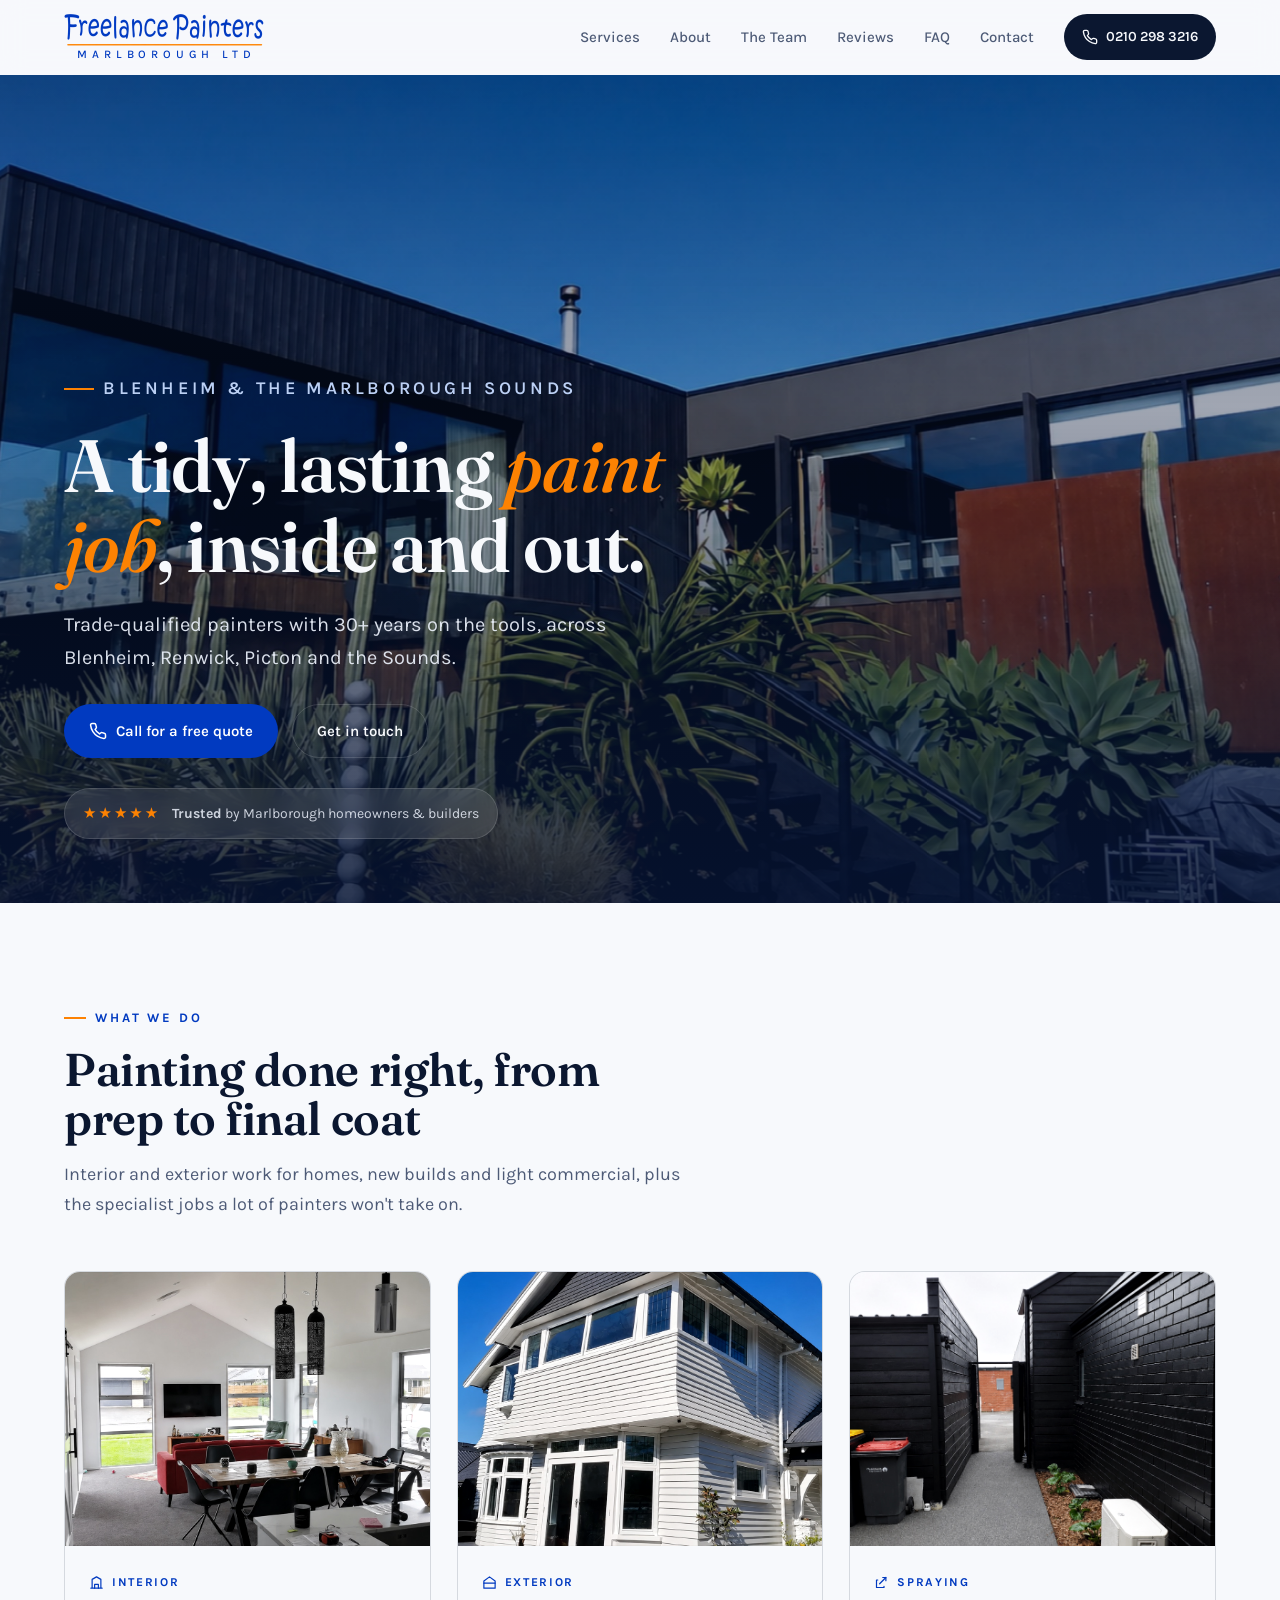
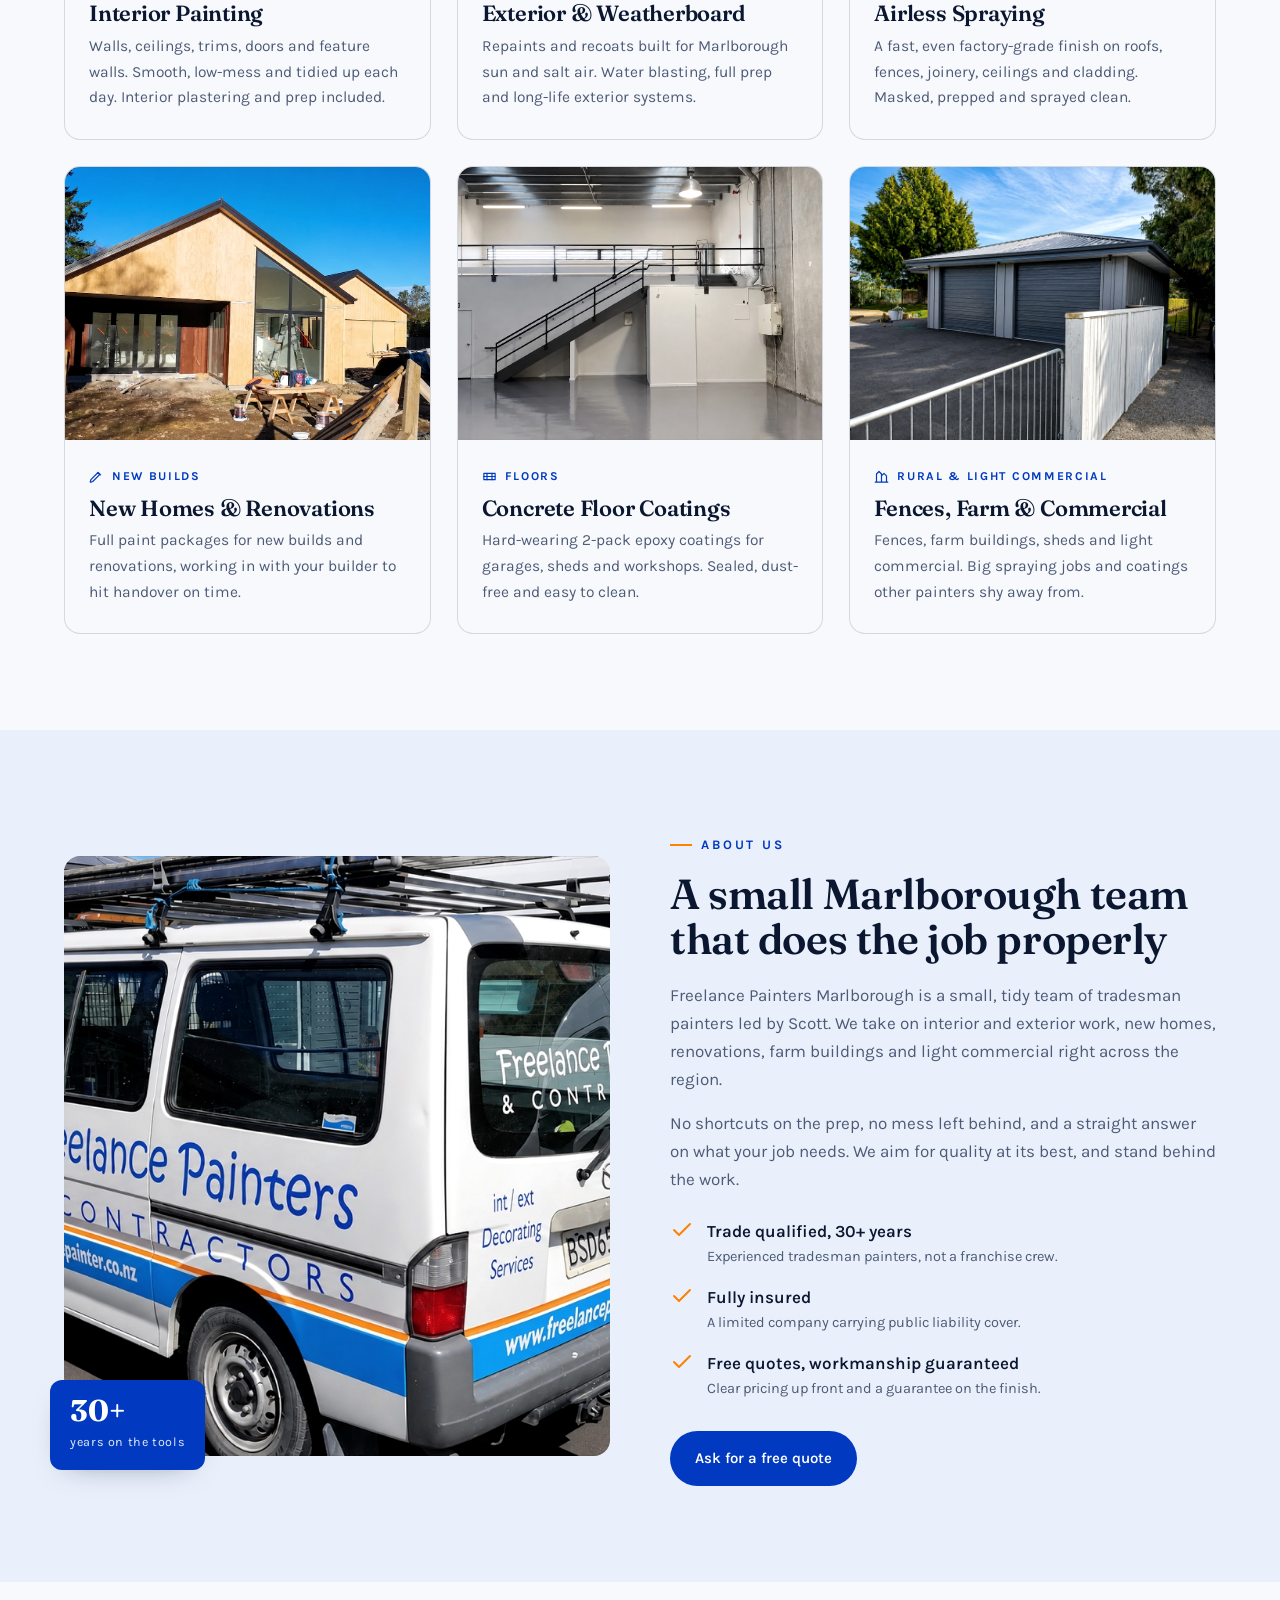
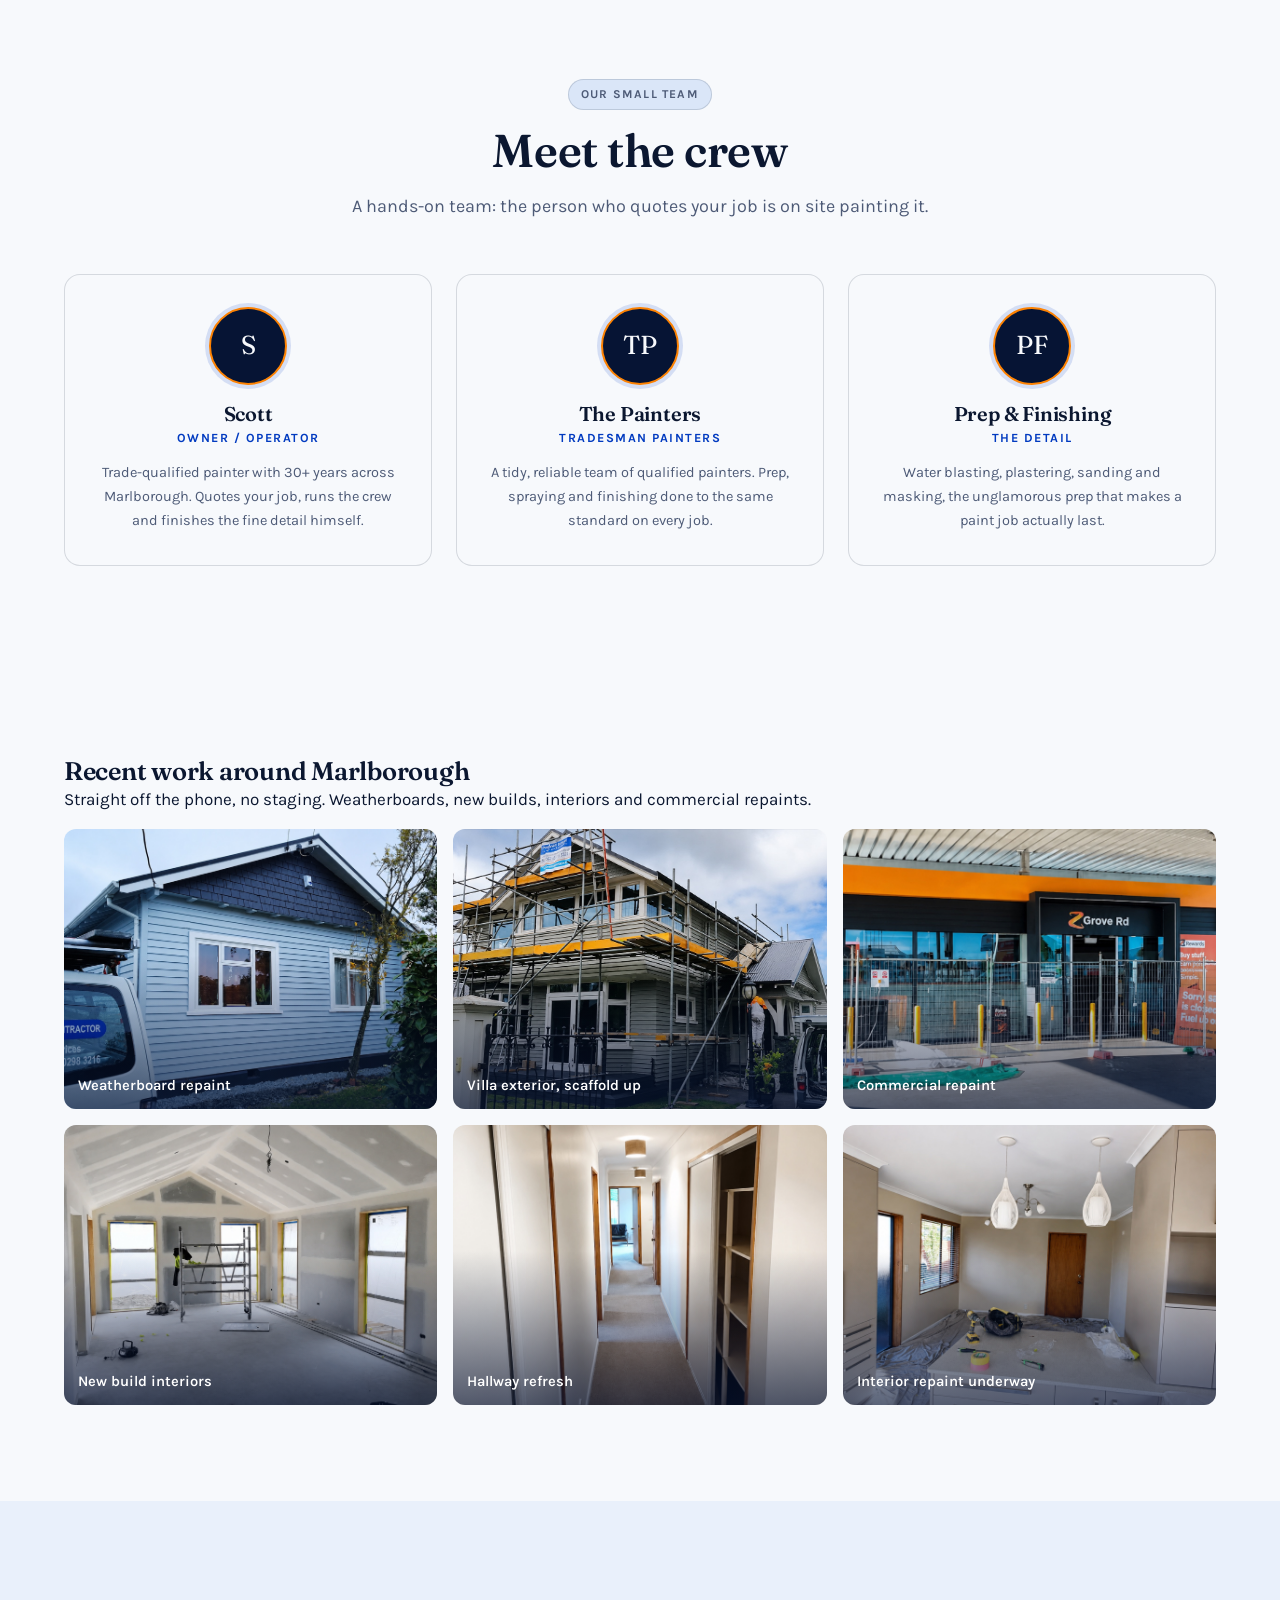
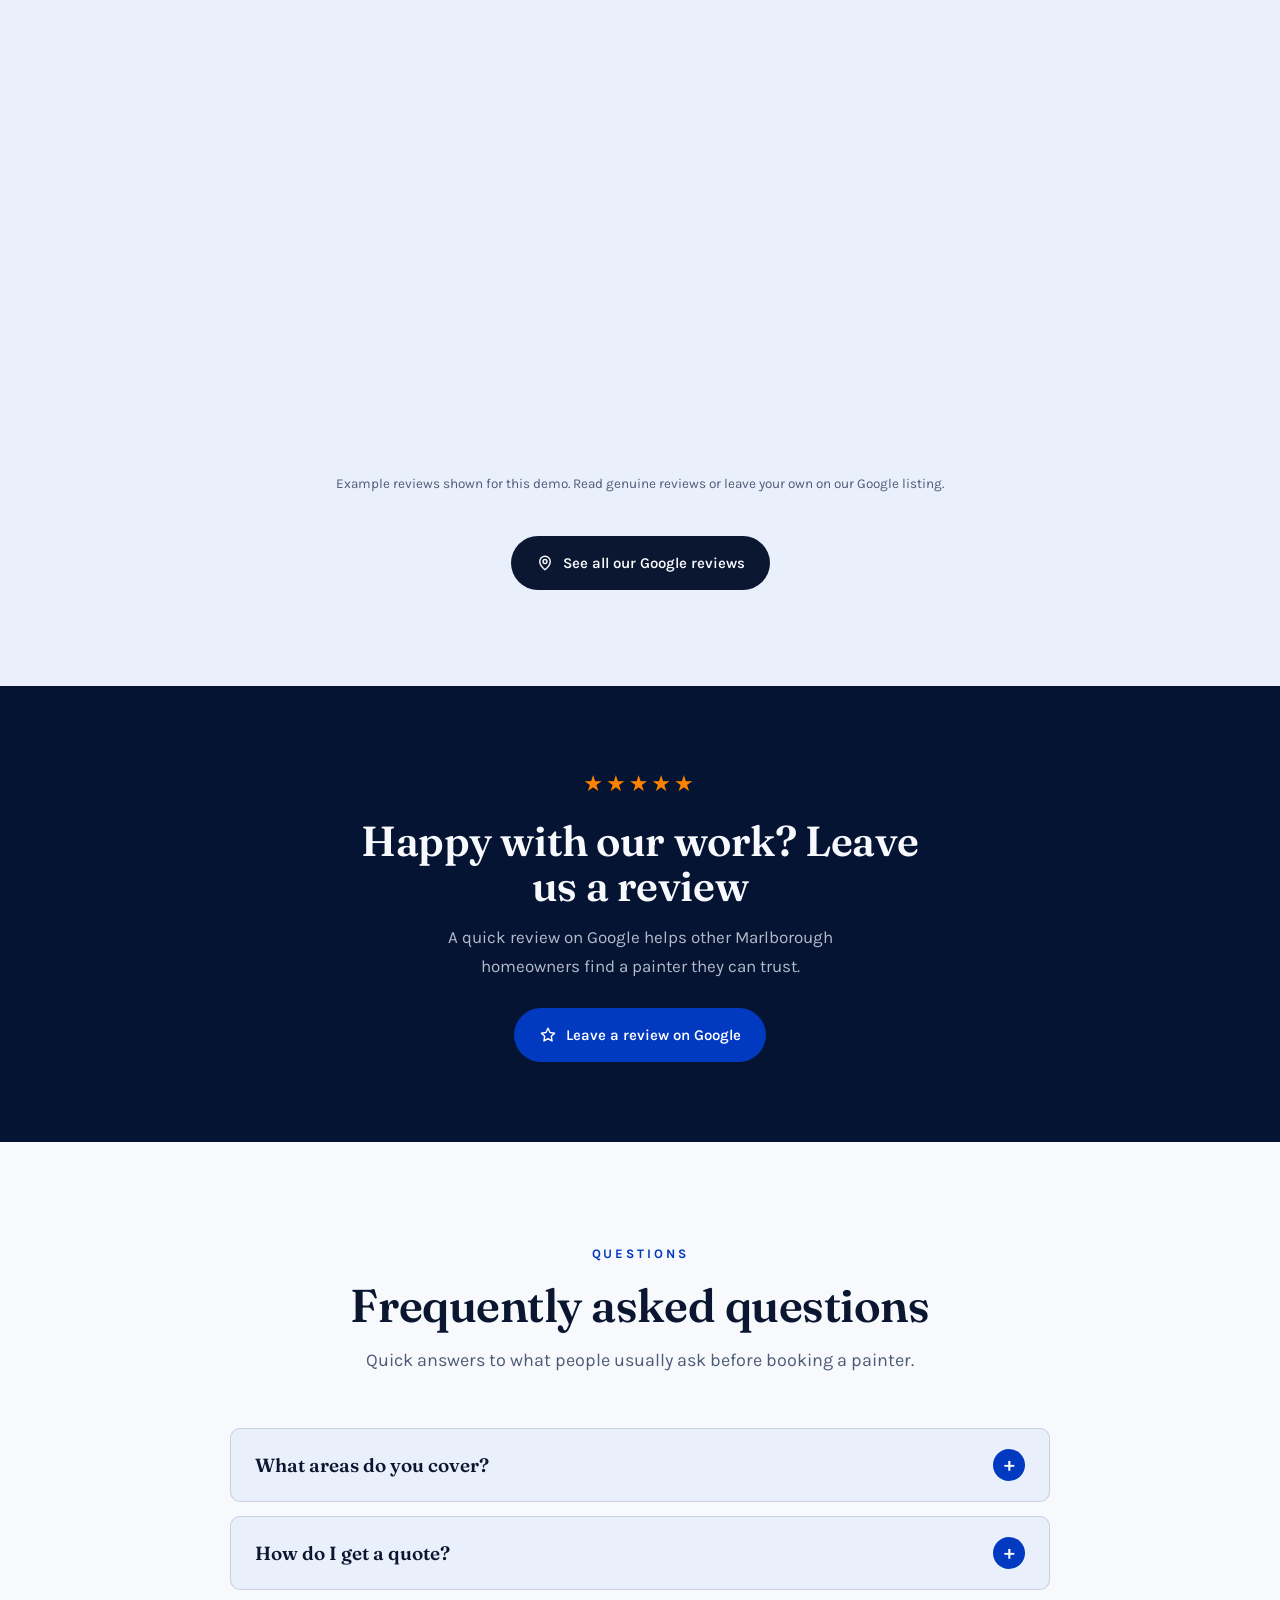
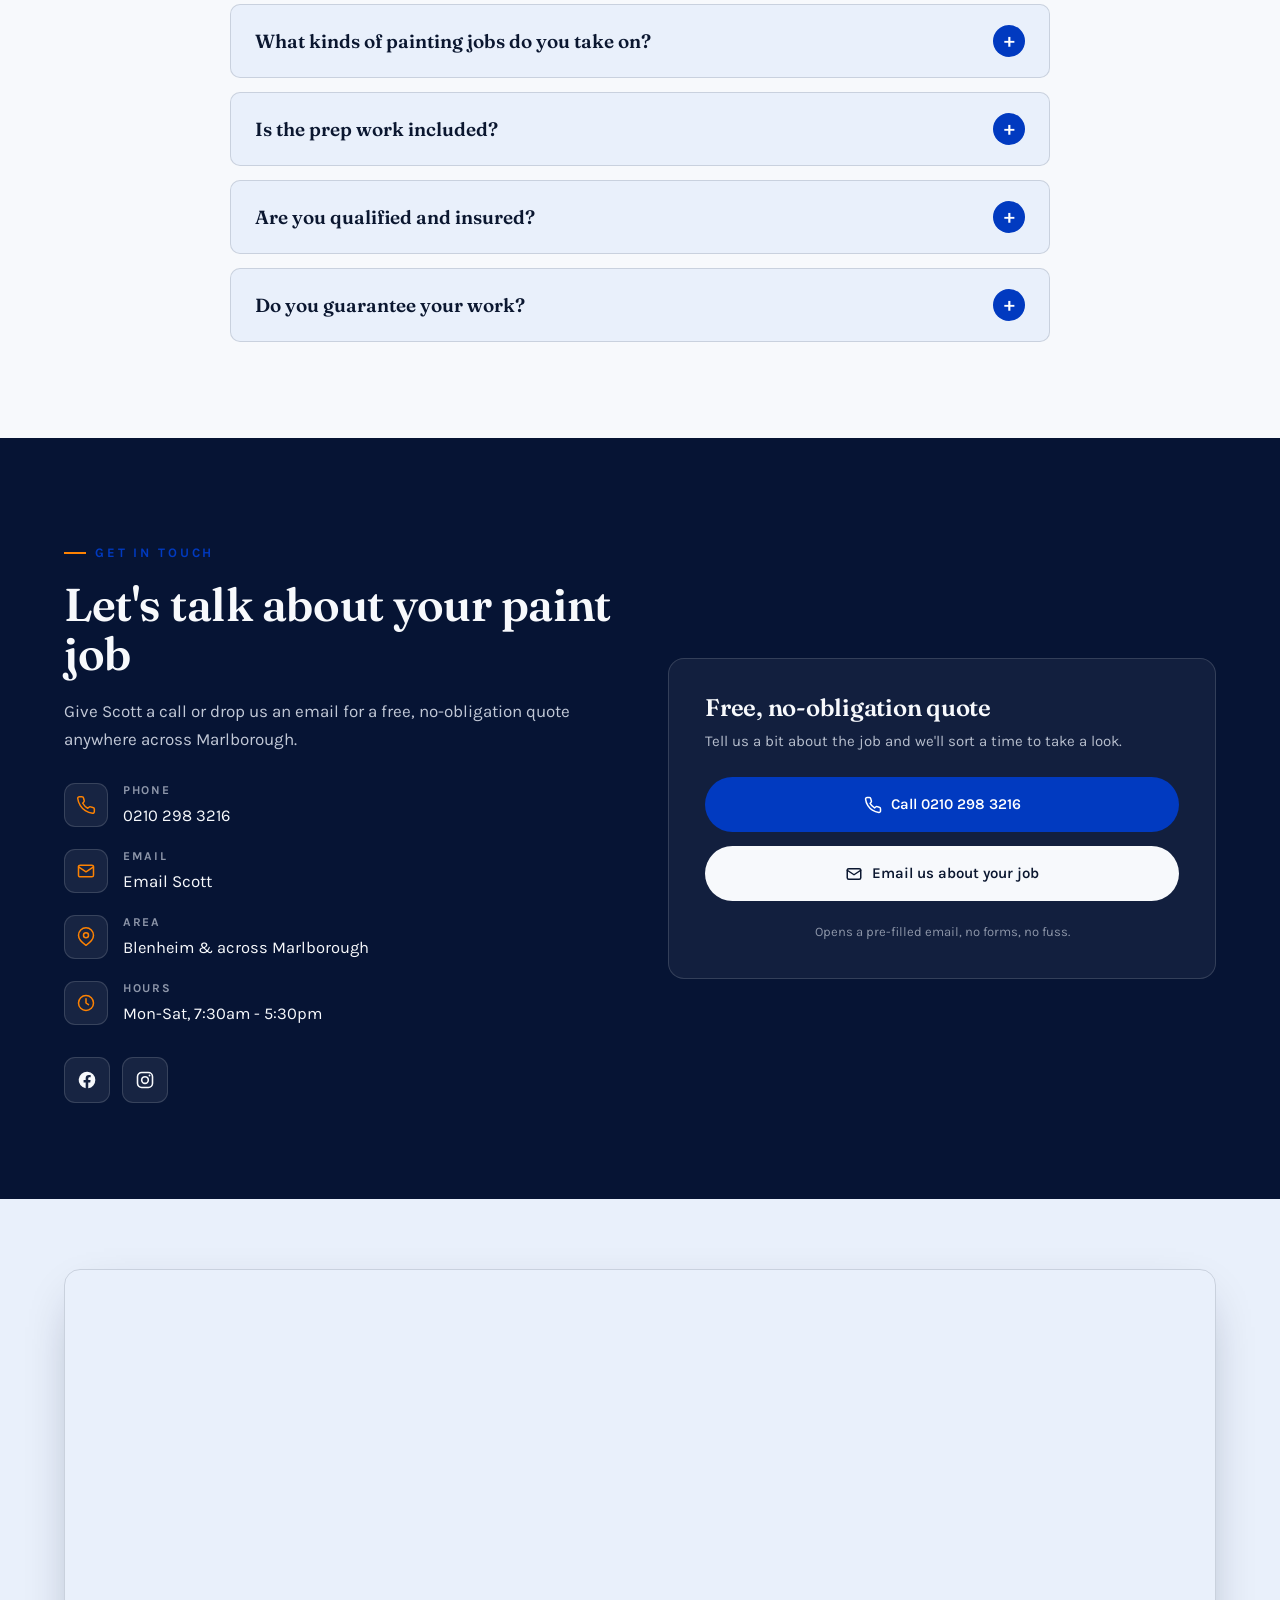
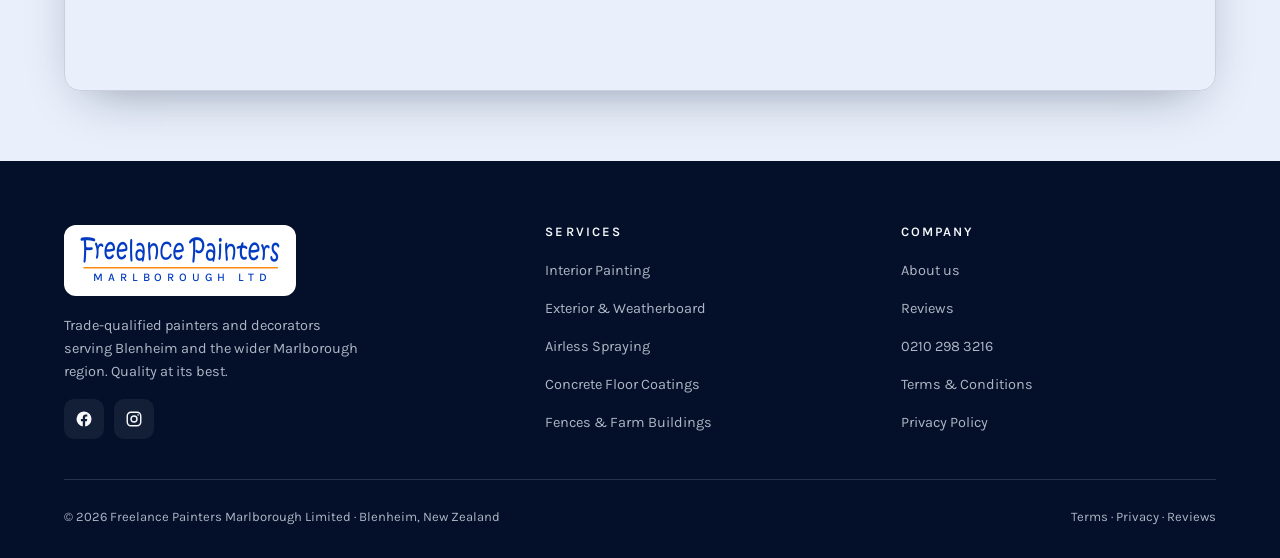
==== commit 718c2fee: "Client changes: name reads Freelance Painters Marlborough Ltd, bigger location line, FAQ - Header an" ====
--- a/index.html
+++ b/index.html
@@ -16,6 +16,62 @@
 <link rel="preconnect" href="https://fonts.gstatic.com" crossorigin>
 <link href="https://fonts.googleapis.com/css2?family=Fraunces:ital,opsz,wght@0,9..144,400..600;1,9..144,400..600&family=Karla:wght@400;500;600;700&display=swap" rel="stylesheet">
 <link rel="stylesheet" href="styles.css">
+<script type="application/ld+json">
+{
+ "@context": "https://schema.org",
+ "@type": "FAQPage",
+ "mainEntity": [
+  {
+   "@type": "Question",
+   "name": "What areas do you cover?",
+   "acceptedAnswer": {
+    "@type": "Answer",
+    "text": "We paint right across Marlborough, including Blenheim, Renwick, Picton, Havelock and the Marlborough Sounds. If you're not sure whether we cover your spot, give Scott a call and ask."
+   }
+  },
+  {
+   "@type": "Question",
+   "name": "How do I get a quote?",
+   "acceptedAnswer": {
+    "@type": "Answer",
+    "text": "Quotes are free and there's no obligation. Call Scott on 0210 298 3216 or send us an email with a few details about the job, and we'll sort a time to come and take a look."
+   }
+  },
+  {
+   "@type": "Question",
+   "name": "What kinds of painting jobs do you take on?",
+   "acceptedAnswer": {
+    "@type": "Answer",
+    "text": "Interior and exterior painting for homes, new builds and renovations, plus airless spraying, concrete floor coatings, fences, farm buildings and light commercial work."
+   }
+  },
+  {
+   "@type": "Question",
+   "name": "Is the prep work included?",
+   "acceptedAnswer": {
+    "@type": "Answer",
+    "text": "Yes. Prep is part of the job, including water blasting, plastering, sanding and masking, and we tidy up at the end of each day."
+   }
+  },
+  {
+   "@type": "Question",
+   "name": "Are you qualified and insured?",
+   "acceptedAnswer": {
+    "@type": "Answer",
+    "text": "Yes. We're trade-qualified painters with more than 30 years on the tools, and as a limited company we carry public liability cover."
+   }
+  },
+  {
+   "@type": "Question",
+   "name": "Do you guarantee your work?",
+   "acceptedAnswer": {
+    "@type": "Answer",
+    "text": "Yes, our workmanship is guaranteed. If you'd like the details for your job, just ask Scott when he quotes."
+   }
+  }
+ ]
+}
+</script>
 </head>
 <body>
 
@@ -30,13 +86,17 @@
 <header class="nav">
   <div class="wrap nav-in">
     <a href="#top" class="brand" aria-label="Freelance Painters Marlborough home">
-      <img class="brand-logo" src="img/logo.png" alt="Freelance Painters Marlborough">
+      <span class="brand-lockup">
+        <img class="brand-wordmark" src="img/logo-wordmark.png" alt="Freelance Painters Marlborough Ltd" width="800" height="128">
+        <span class="brand-sub" aria-hidden="true">Marlborough Ltd</span>
+      </span>
     </a>
     <nav class="nav-links" aria-label="Primary">
       <a class="lnk" href="#services">Services</a>
       <a class="lnk" href="#about">About</a>
       <a class="lnk" href="#crew">The Team</a>
       <a class="lnk" href="#reviews">Reviews</a>
+      <a class="lnk" href="#faq">FAQ</a>
       <a class="lnk" href="#contact">Contact</a>
       <a class="nav-cta" href="tel:+642102983216">
         <svg viewBox="0 0 24 24" fill="none" stroke="currentColor" stroke-width="2" stroke-linecap="round" stroke-linejoin="round"><path d="M22 16.9v3a2 2 0 0 1-2.2 2 19.8 19.8 0 0 1-8.6-3.1 19.5 19.5 0 0 1-6-6A19.8 19.8 0 0 1 2.1 4.2 2 2 0 0 1 4.1 2h3a2 2 0 0 1 2 1.7c.1.9.4 1.8.7 2.7a2 2 0 0 1-.5 2.1L8.1 9.9a16 16 0 0 0 6 6l1.4-1.2a2 2 0 0 1 2.1-.5c.9.3 1.8.6 2.7.7a2 2 0 0 1 1.7 2Z"/></svg>
@@ -253,6 +313,43 @@
       <svg viewBox="0 0 24 24" fill="none" stroke="currentColor" stroke-width="1.9" stroke-linecap="round" stroke-linejoin="round"><path d="m12 3 2.7 5.6 6.1.9-4.4 4.3 1 6.1L12 17l-5.4 2.9 1-6.1L3.2 9.5l6.1-.9L12 3Z"/></svg>
       Leave a review on Google
     </a>
+  </div>
+</section>
+
+<!-- FAQ -->
+<section class="band paper" id="faq">
+  <div class="wrap">
+    <div class="sec-head center reveal">
+      <span class="kicker">Questions</span>
+      <h2>Frequently asked questions</h2>
+      <p>Quick answers to what people usually ask before booking a painter.</p>
+    </div>
+    <div class="faq-list reveal">
+      <details class="faq-item">
+        <summary>What areas do you cover?</summary>
+        <p>We paint right across Marlborough, including Blenheim, Renwick, Picton, Havelock and the Marlborough Sounds. If you're not sure whether we cover your spot, give Scott a call and ask.</p>
+      </details>
+      <details class="faq-item">
+        <summary>How do I get a quote?</summary>
+        <p>Quotes are free and there's no obligation. Call Scott on 0210 298 3216 or send us an email with a few details about the job, and we'll sort a time to come and take a look.</p>
+      </details>
+      <details class="faq-item">
+        <summary>What kinds of painting jobs do you take on?</summary>
+        <p>Interior and exterior painting for homes, new builds and renovations, plus airless spraying, concrete floor coatings, fences, farm buildings and light commercial work.</p>
+      </details>
+      <details class="faq-item">
+        <summary>Is the prep work included?</summary>
+        <p>Yes. Prep is part of the job, including water blasting, plastering, sanding and masking, and we tidy up at the end of each day.</p>
+      </details>
+      <details class="faq-item">
+        <summary>Are you qualified and insured?</summary>
+        <p>Yes. We're trade-qualified painters with more than 30 years on the tools, and as a limited company we carry public liability cover.</p>
+      </details>
+      <details class="faq-item">
+        <summary>Do you guarantee your work?</summary>
+        <p>Yes, our workmanship is guaranteed. If you'd like the details for your job, just ask Scott when he quotes.</p>
+      </details>
+    </div>
   </div>
 </section>
 
@@ -325,7 +422,10 @@
     <div class="footer-top">
       <div>
         <a href="#top" class="brand" aria-label="Freelance Painters Marlborough home">
-          <img class="brand-logo" src="img/logo.png" alt="Freelance Painters Marlborough">
+          <span class="brand-lockup">
+            <img class="brand-wordmark" src="img/logo-wordmark.png" alt="Freelance Painters Marlborough Ltd" width="800" height="128">
+            <span class="brand-sub" aria-hidden="true">Marlborough Ltd</span>
+          </span>
         </a>
         <p class="fdesc">Trade-qualified painters and decorators serving Blenheim and the wider Marlborough region. Quality at its best.</p>
         <div class="fsoc">
--- a/styles.css
+++ b/styles.css
@@ -66,7 +66,7 @@
 /* ---------- Nav ---------- */
 .nav{
   position:sticky;top:0;z-index:900;
-  background:rgba(251,248,242,.82);backdrop-filter:blur(12px);
+  background:rgba(247,249,252,.86);backdrop-filter:blur(12px);
   border-bottom:1px solid transparent;transition:border-color .3s,box-shadow .3s,background .3s;
 }
 .nav.scrolled{border-color:var(--line);box-shadow:0 6px 24px -18px rgba(6,20,52,.5)}
@@ -112,7 +112,7 @@
 .hero-slides .slide.active{opacity:1;animation:kenburns 8s ease forwards}
 @keyframes kenburns{from{transform:scale(1.06)}to{transform:scale(1.14)}}
 .hero::after{content:"";position:absolute;inset:0;z-index:1;background:linear-gradient(180deg,rgba(6,20,52,.58) 0%,rgba(6,20,52,.38) 40%,rgba(6,20,52,.86) 100%)}
-.hero-in{position:relative;z-index:2;padding:120px 0 64px;width:100%}
+.hero-in{position:relative;z-index:2;padding:120px 24px 64px;width:100%}
 .eyebrow{display:inline-flex;align-items:center;gap:9px;font-family:"Karla",sans-serif;font-size:13px;letter-spacing:.24em;text-transform:uppercase;color:#BCD0F4;margin-bottom:22px}
 .eyebrow::before{content:"";width:26px;height:2px;background:var(--orange)}
 .hero h1{font-size:clamp(38px,7vw,74px);max-width:15ch;font-weight:600}
@@ -270,7 +270,7 @@
   body{font-size:16px}
   .band{padding:66px 0}
   .wrap{padding:0 20px}
-  .hero-in{padding:104px 0 48px}
+  .hero-in{padding:104px 24px 48px}
   .svc-grid,.crew-grid,.rev-grid,.footer-top{grid-template-columns:1fr}
   .hero-cta{flex-direction:column}
   .hero-cta .btn{width:100%}
@@ -298,3 +298,28 @@
 /* Logo wordmark (added) */
 .brand-logo{height:42px;width:auto;display:block}
 @media(max-width:560px){.brand-logo{height:34px}}
+
+/* Brand lockup: wordmark with "Marlborough Ltd" set beneath (client request) */
+.brand-lockup{display:flex;flex-direction:column;align-items:stretch;width:200px}
+.brand-wordmark{width:100%;height:auto;display:block}
+.brand-sub{display:block;margin-top:3px;font-family:"Karla",sans-serif;font-size:11.5px;line-height:1;font-weight:500;letter-spacing:.42em;text-transform:uppercase;color:var(--clay);text-align:center;white-space:nowrap;padding-left:.42em}
+@media(max-width:560px){
+  .brand-lockup{width:164px}
+  .brand-sub{font-size:9.5px;margin-top:2px}
+}
+
+/* Hero location line, a little bigger (client request) */
+.hero .eyebrow{font-size:clamp(15px,1.6vw,18px);letter-spacing:.2em;font-weight:600}
+.hero .eyebrow::before{width:30px}
+@media(max-width:620px){.hero .eyebrow{letter-spacing:.14em}}
+
+/* FAQ (added) */
+.faq-list{max-width:820px;margin:0 auto;display:grid;gap:14px}
+.faq-item{background:var(--bone);border:1px solid var(--line);border-radius:var(--r-sm);overflow:hidden}
+.faq-item summary{list-style:none;cursor:pointer;display:flex;align-items:center;justify-content:space-between;gap:16px;padding:20px 24px;min-height:56px;font-family:"Fraunces",Georgia,serif;font-weight:600;font-size:19px;line-height:1.3;color:var(--ink)}
+.faq-item summary::-webkit-details-marker{display:none}
+.faq-item summary::after{content:"+";flex:0 0 auto;width:32px;height:32px;border-radius:50%;display:grid;place-items:center;background:var(--clay);color:#fff;font-family:"Karla",sans-serif;font-size:20px;line-height:1;transition:transform .25s}
+.faq-item[open] summary::after{transform:rotate(45deg);background:var(--orange)}
+.faq-item summary:focus-visible{outline:3px solid var(--orange);outline-offset:-3px;border-radius:var(--r-sm)}
+.faq-item p{margin:0;padding:0 24px 22px;color:var(--ink-soft);font-size:16px}
+@media(max-width:620px){.faq-item summary{font-size:17px;padding:18px 18px}.faq-item p{padding:0 18px 20px}}
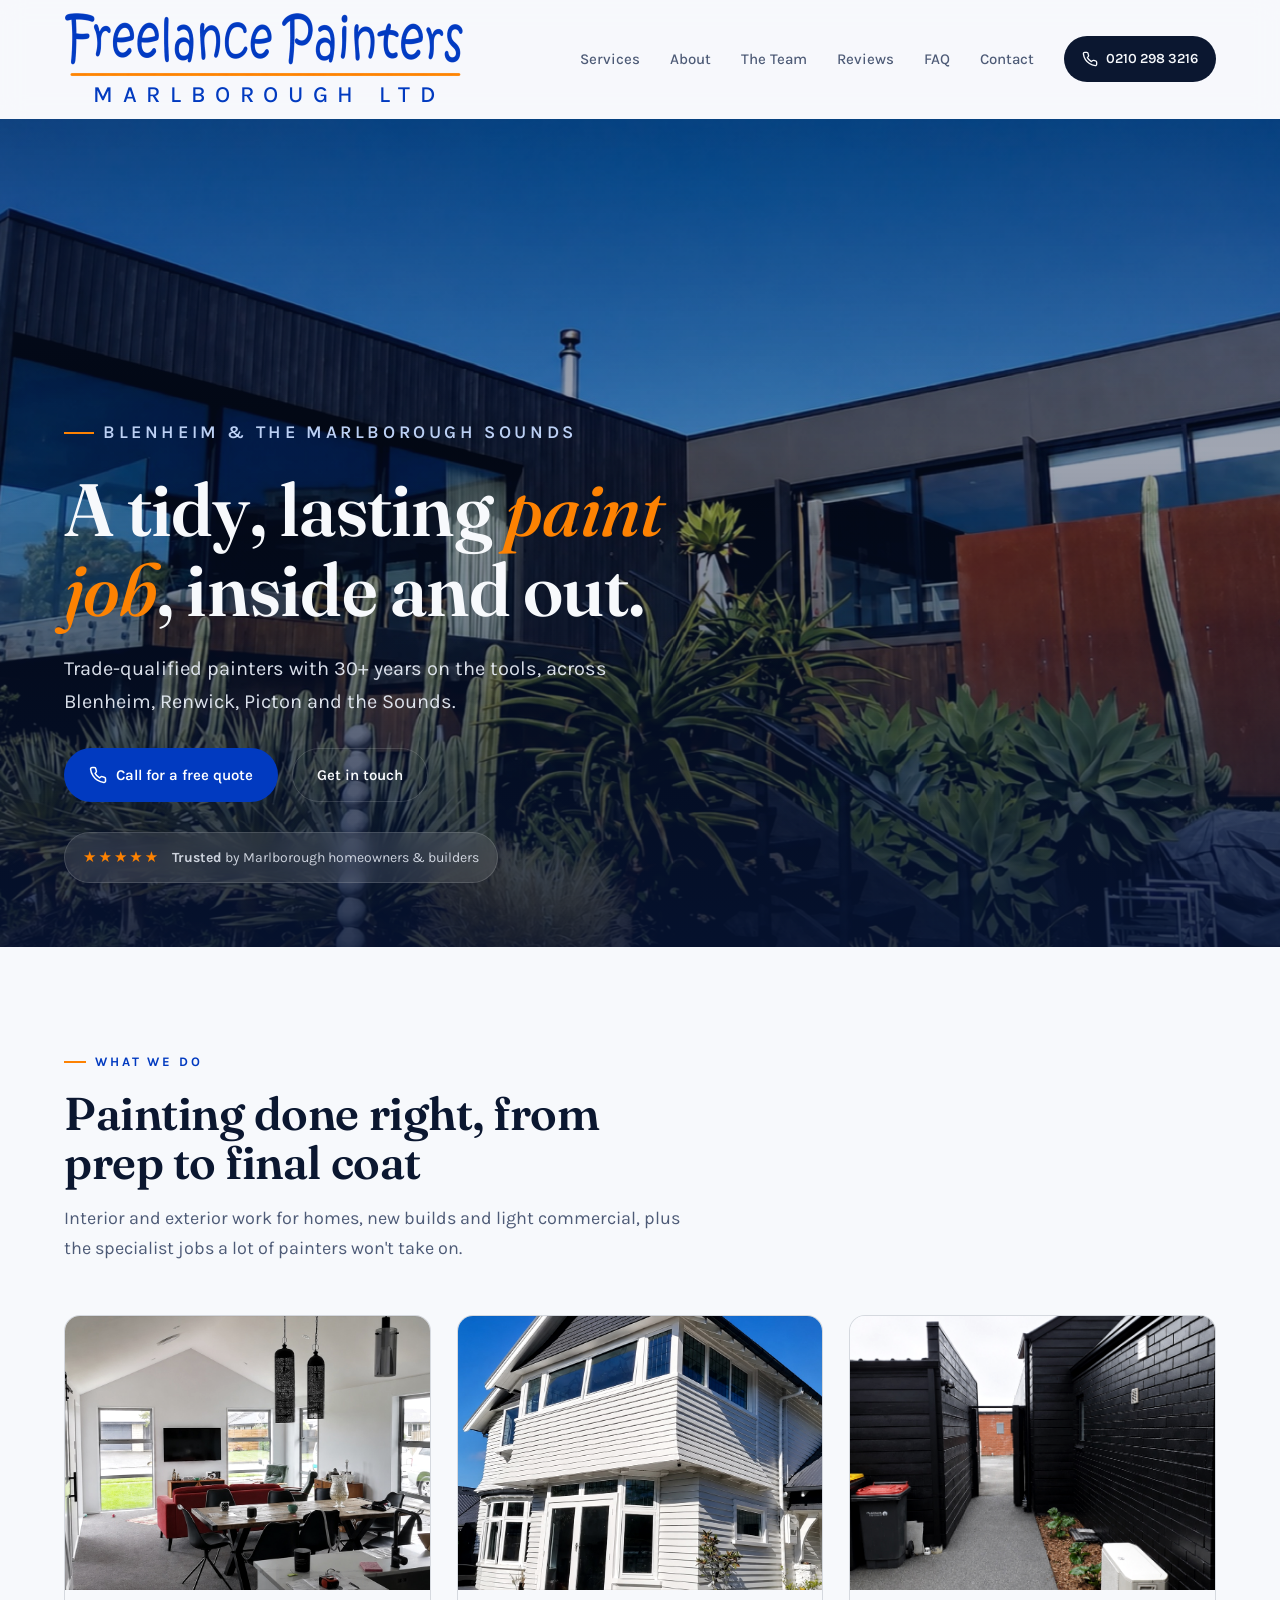
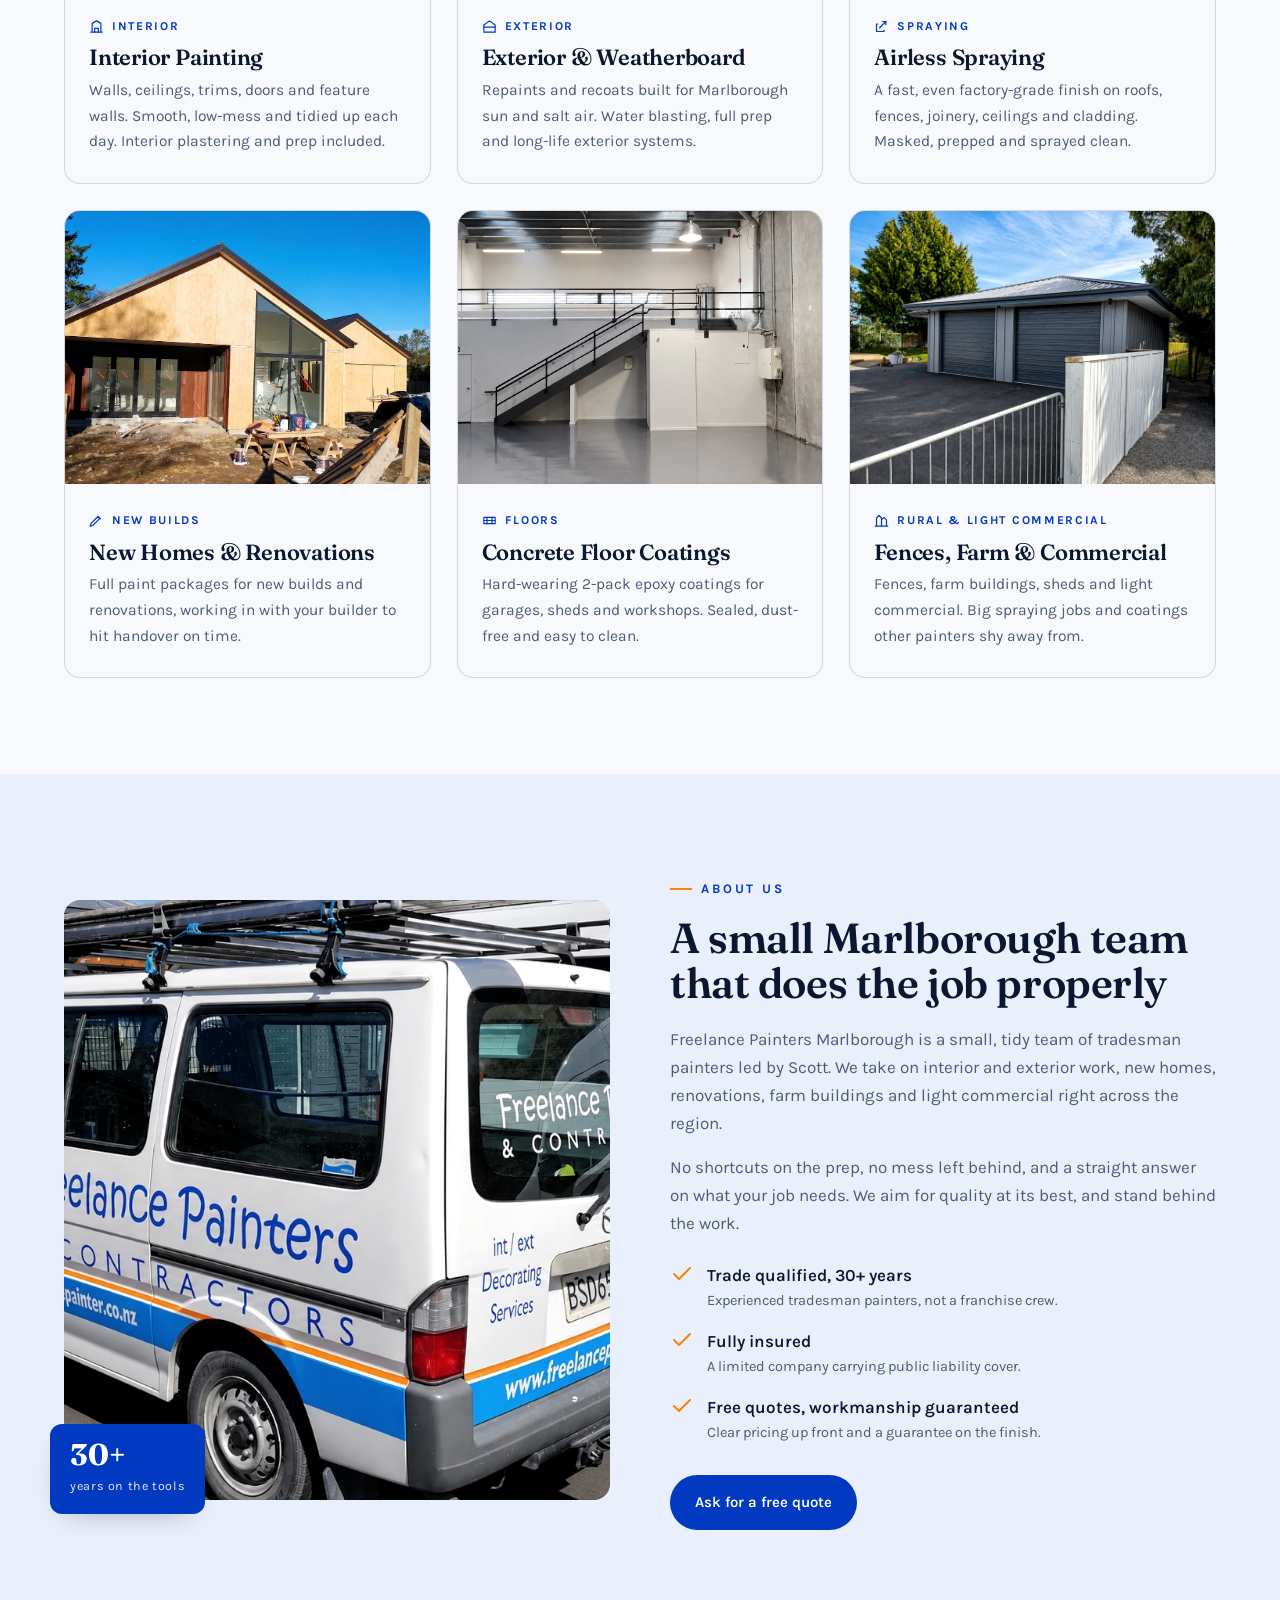
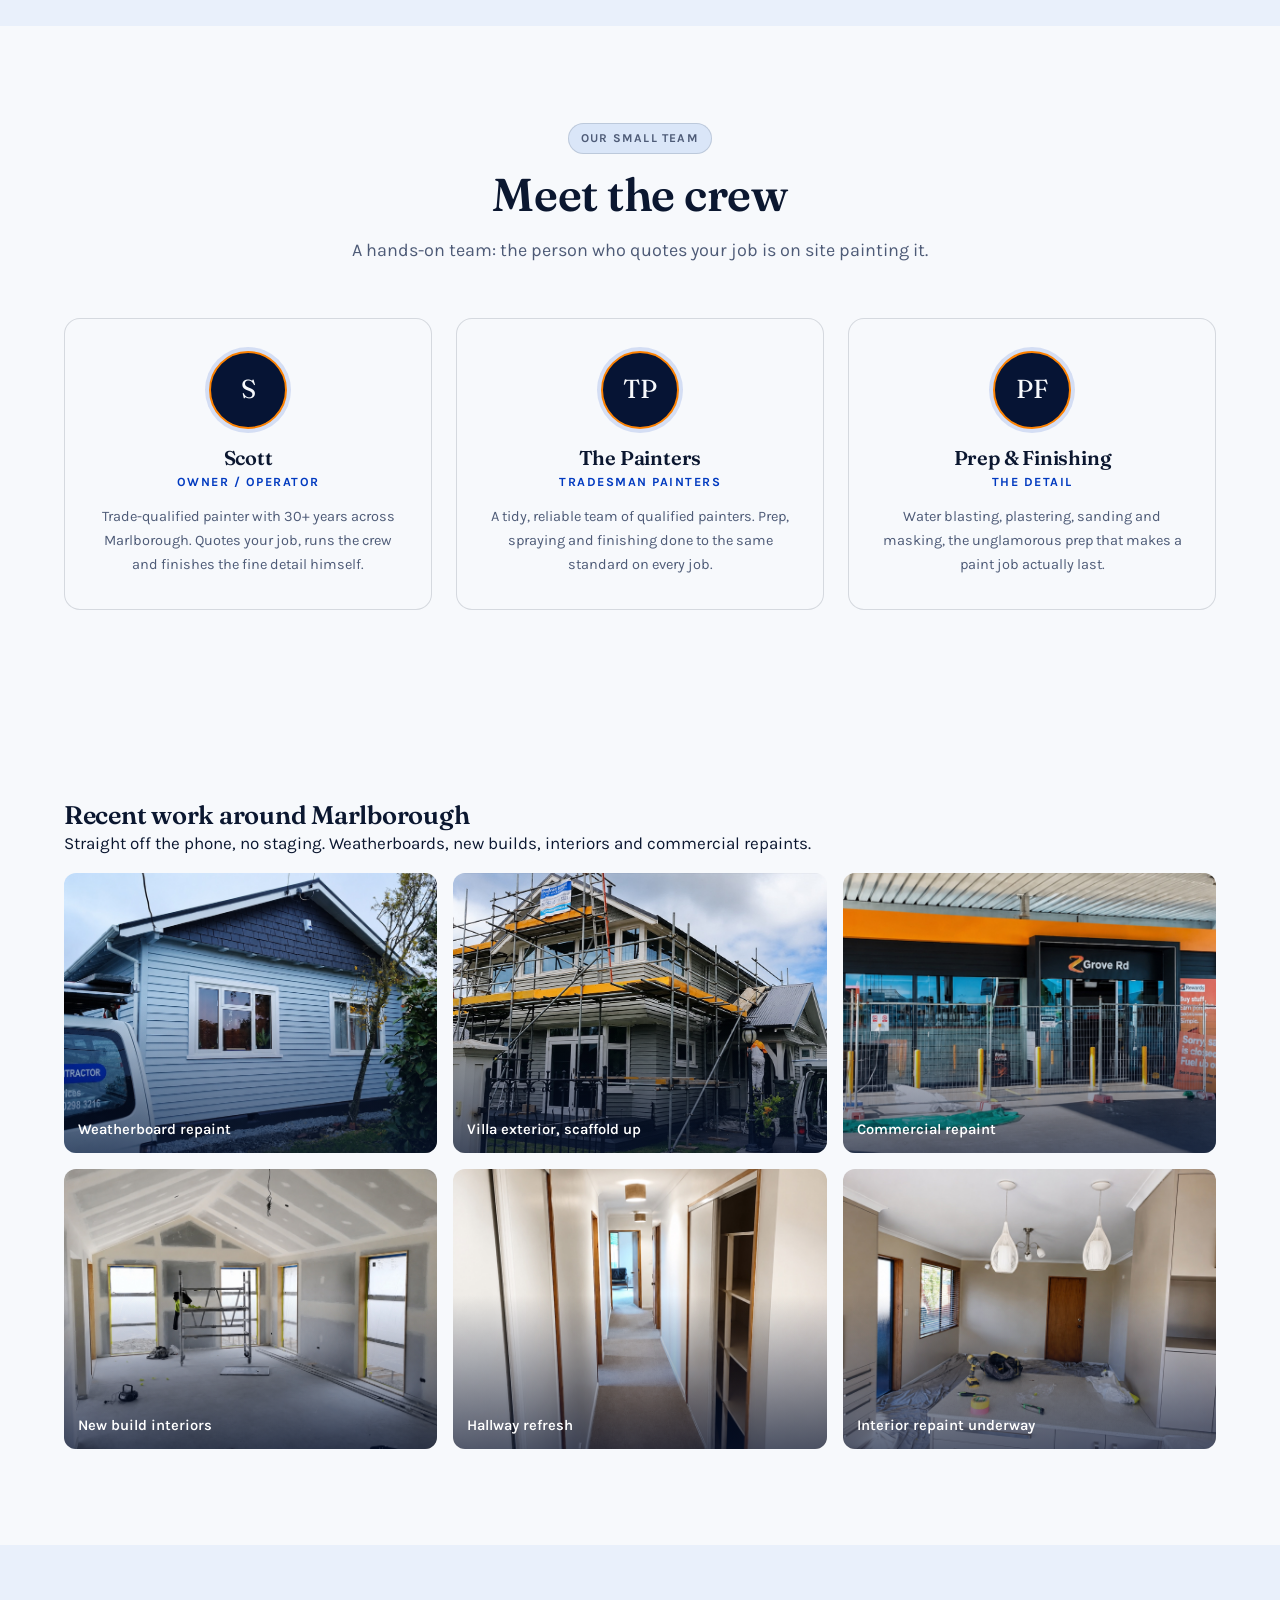
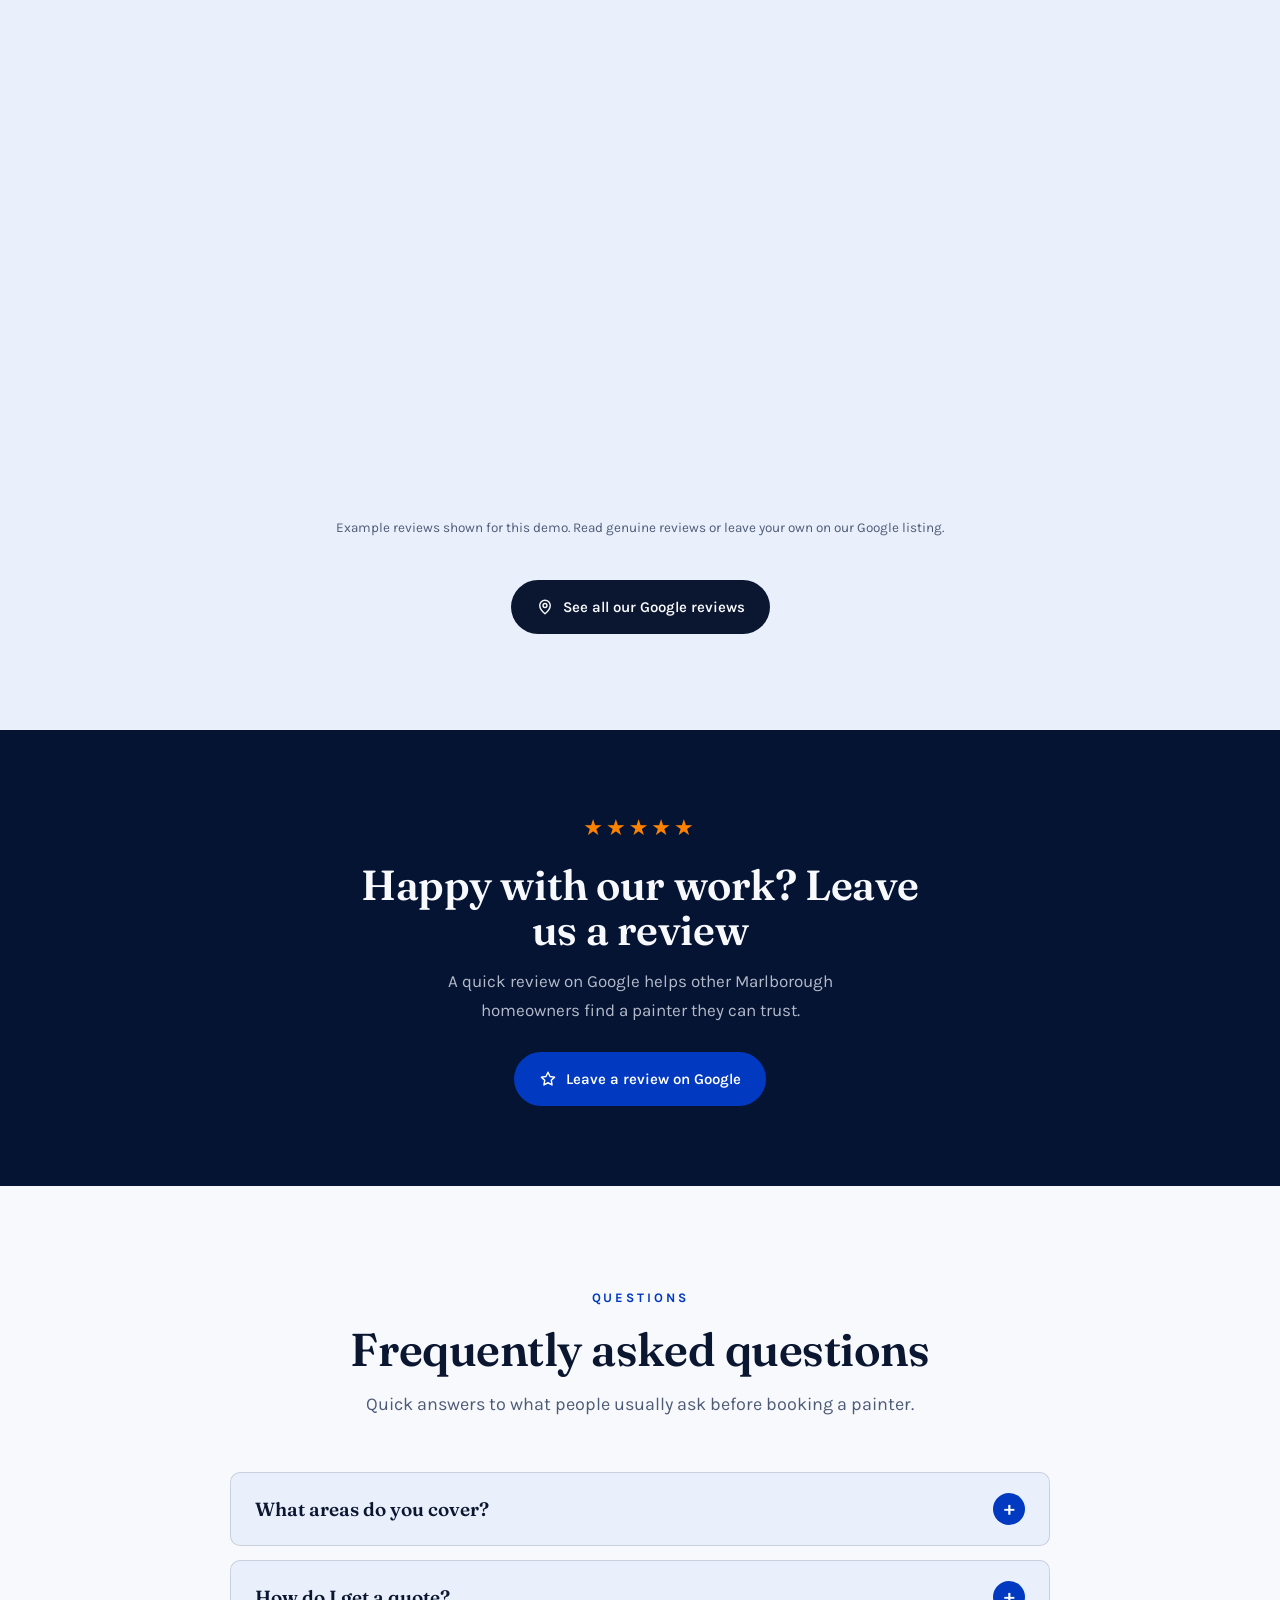
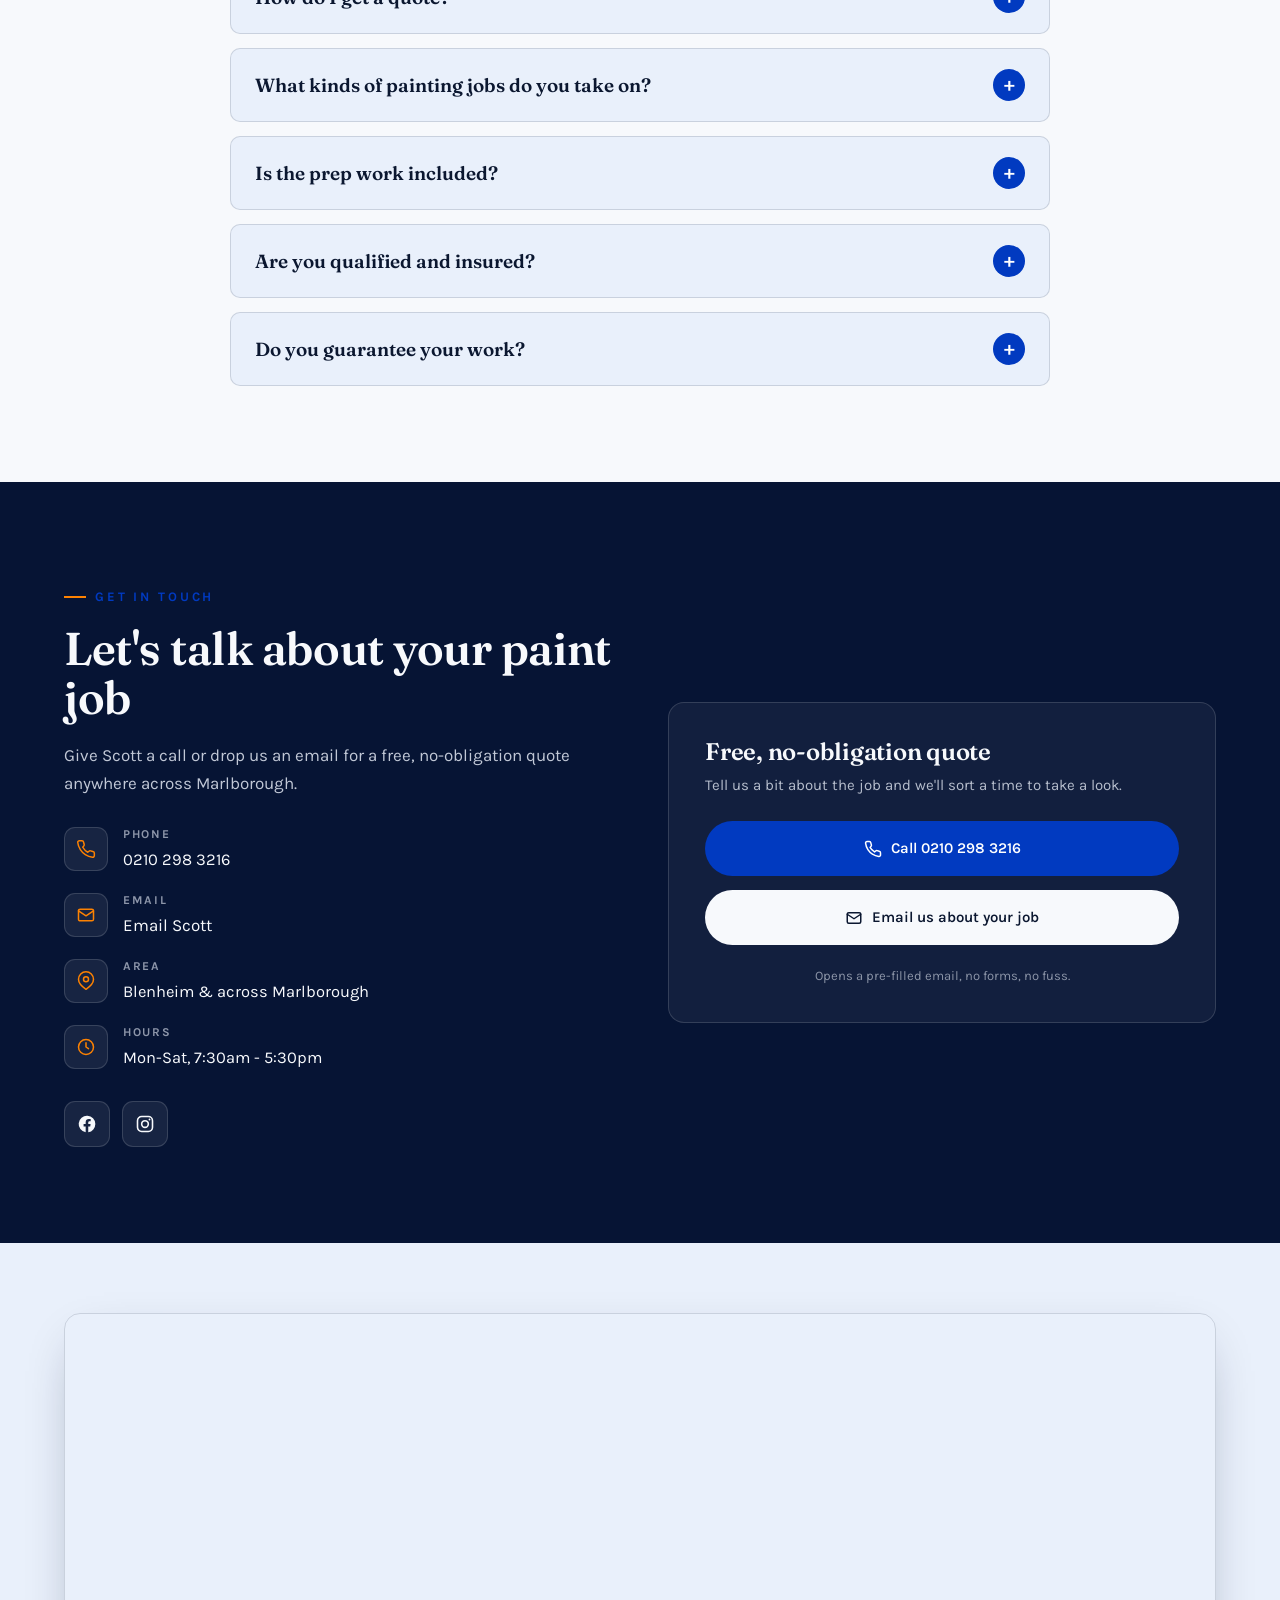
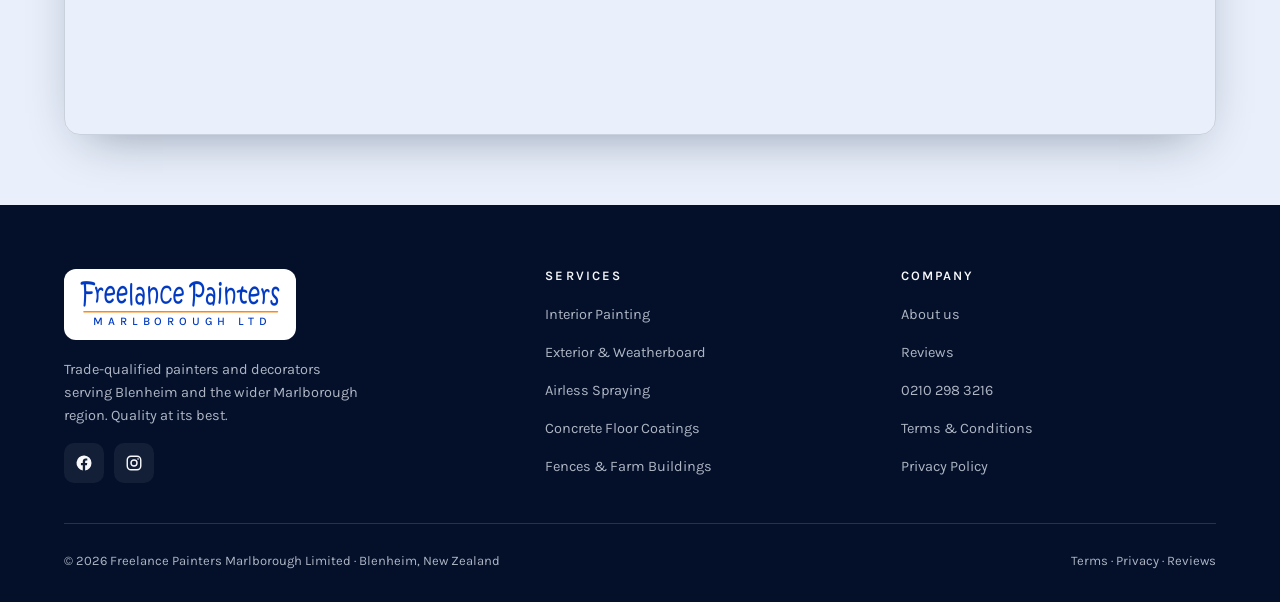
==== commit 67f4480c: "Client changes: bigger business name in the header, Menu label beside the menu icon - Freelance Pain" ====
--- a/index.html
+++ b/index.html
@@ -103,7 +103,7 @@
         0210 298 3216
       </a>
     </nav>
-    <button class="burger" aria-label="Menu" aria-expanded="false"><span></span></button>
+    <button class="burger" aria-label="Menu" aria-expanded="false"><span class="burger-icon" aria-hidden="true"></span><span class="burger-label" aria-hidden="true">Menu</span></button>
   </div>
 </header>
 
--- a/styles.css
+++ b/styles.css
@@ -84,12 +84,12 @@
 .nav-cta:hover{background:var(--clay);transform:translateY(-1px)}
 .nav-cta svg{width:16px;height:16px}
 .burger{display:none;background:none;border:1px solid var(--line);border-radius:10px;width:44px;height:44px;cursor:pointer;padding:0;align-items:center;justify-content:center}
-.burger span{display:block;width:20px;height:2px;background:var(--ink);position:relative;transition:.3s}
-.burger span::before,.burger span::after{content:"";position:absolute;left:0;width:20px;height:2px;background:var(--ink);transition:.3s}
-.burger span::before{top:-6px}.burger span::after{top:6px}
-.burger.open span{background:transparent}
-.burger.open span::before{top:0;transform:rotate(45deg)}
-.burger.open span::after{top:0;transform:rotate(-45deg)}
+.burger .burger-icon{display:block;width:20px;height:2px;background:var(--ink);position:relative;transition:.3s}
+.burger .burger-icon::before,.burger .burger-icon::after{content:"";position:absolute;left:0;width:20px;height:2px;background:var(--ink);transition:.3s}
+.burger .burger-icon::before{top:-6px}.burger .burger-icon::after{top:6px}
+.burger.open .burger-icon{background:transparent}
+.burger.open .burger-icon::before{top:0;transform:rotate(45deg)}
+.burger.open .burger-icon::after{top:0;transform:rotate(-45deg)}
 
 /* ---------- Buttons ---------- */
 .btn{display:inline-flex;align-items:center;justify-content:center;gap:9px;font-weight:600;font-size:15px;padding:14px 24px;border-radius:100px;cursor:pointer;transition:transform .2s,box-shadow .2s,background .2s,color .2s;border:1px solid transparent;min-height:48px}
@@ -323,3 +323,16 @@
 .faq-item summary:focus-visible{outline:3px solid var(--orange);outline-offset:-3px;border-radius:var(--r-sm)}
 .faq-item p{margin:0;padding:0 24px 22px;color:var(--ink-soft);font-size:16px}
 @media(max-width:620px){.faq-item summary{font-size:17px;padding:18px 18px}.faq-item p{padding:0 18px 20px}}
+
+/* Bigger business name in the header, and a "Menu" label on the menu button (client request) */
+.nav .brand-lockup{container-type:inline-size;width:clamp(200px,calc(100vw - 710px),400px)}
+.nav .brand-sub{font-size:5.75cqi;margin-top:1.5cqi}
+@media(min-width:901px){.nav-in{height:118px}}
+.burger{gap:8px;width:auto;padding:0 14px 0 12px}
+.burger-label{font-family:"Karla",sans-serif;font-size:15px;font-weight:600;line-height:1;letter-spacing:.02em;color:var(--ink)}
+@media(max-width:900px){
+  .nav .brand-lockup{width:min(290px,calc(100vw - 150px))}
+}
+@media(max-width:560px){
+  .nav .brand-sub{font-size:5.75cqi;margin-top:1.5cqi}
+}
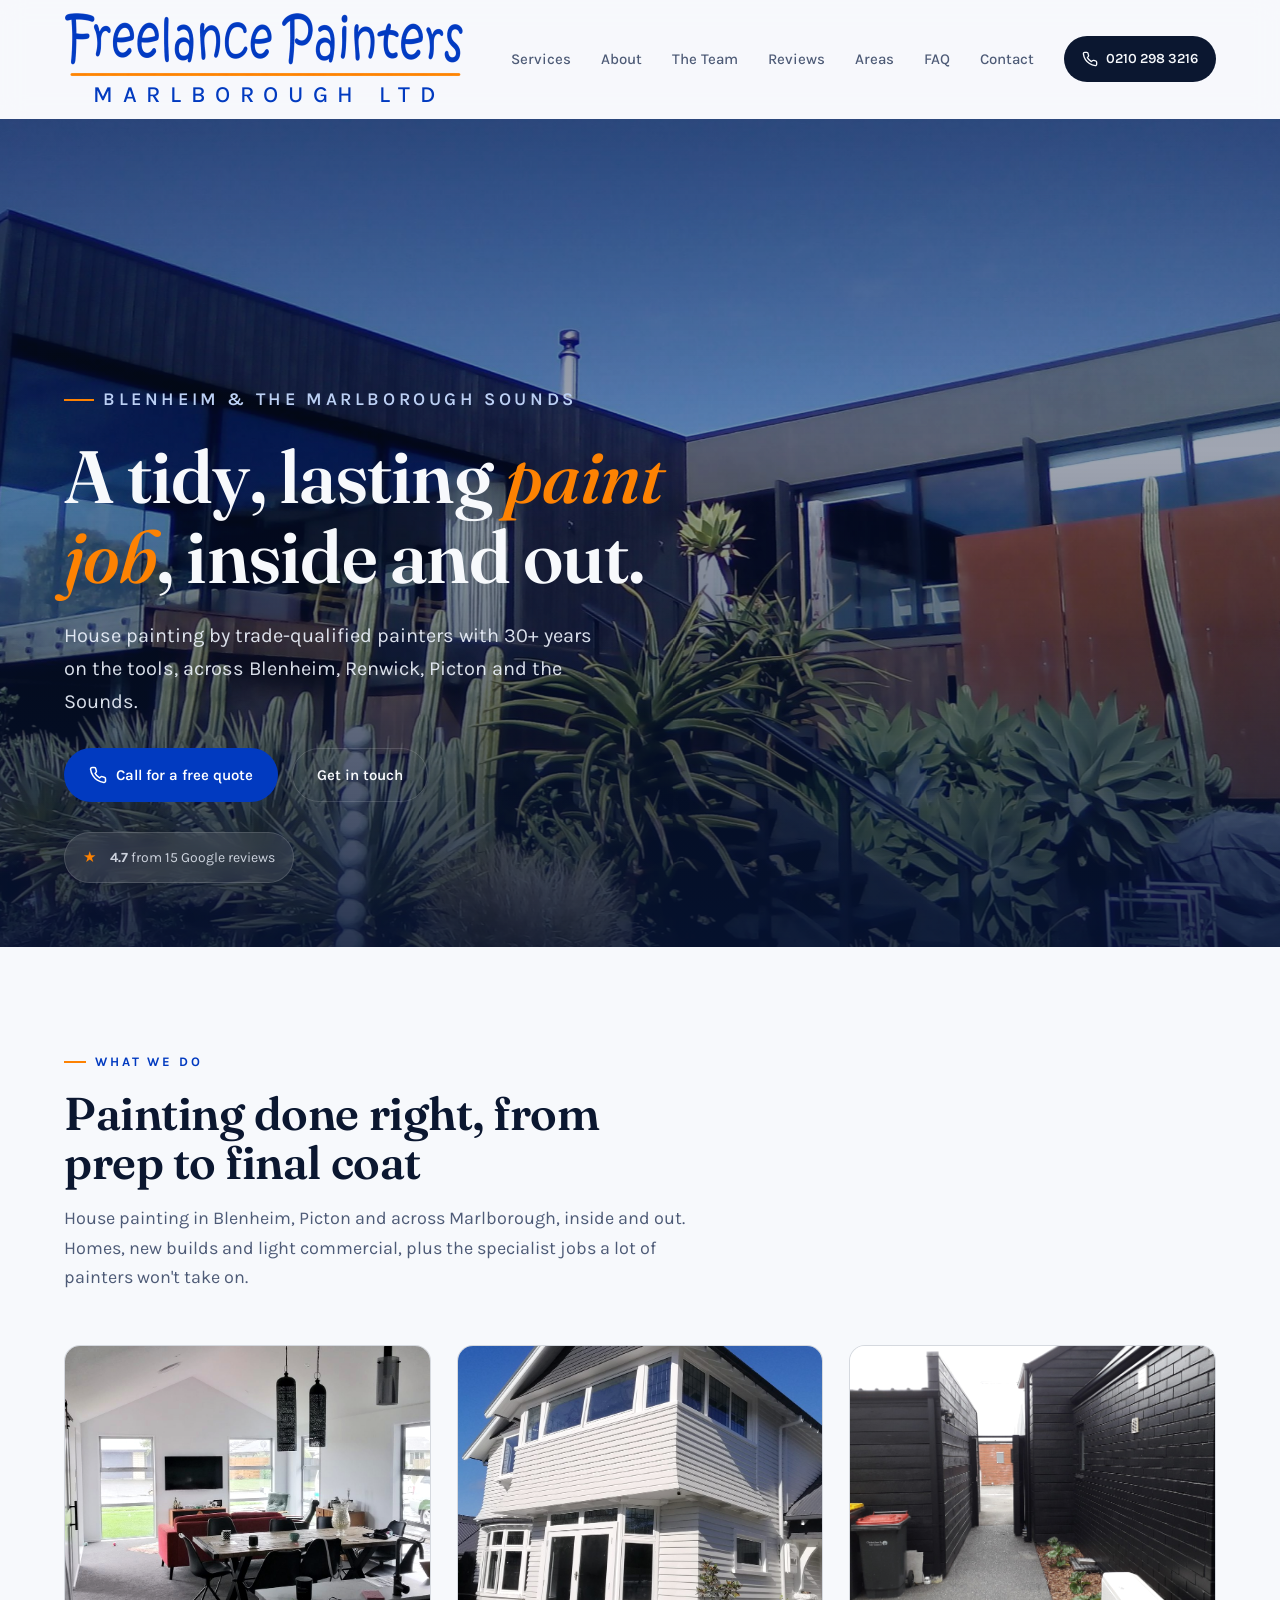
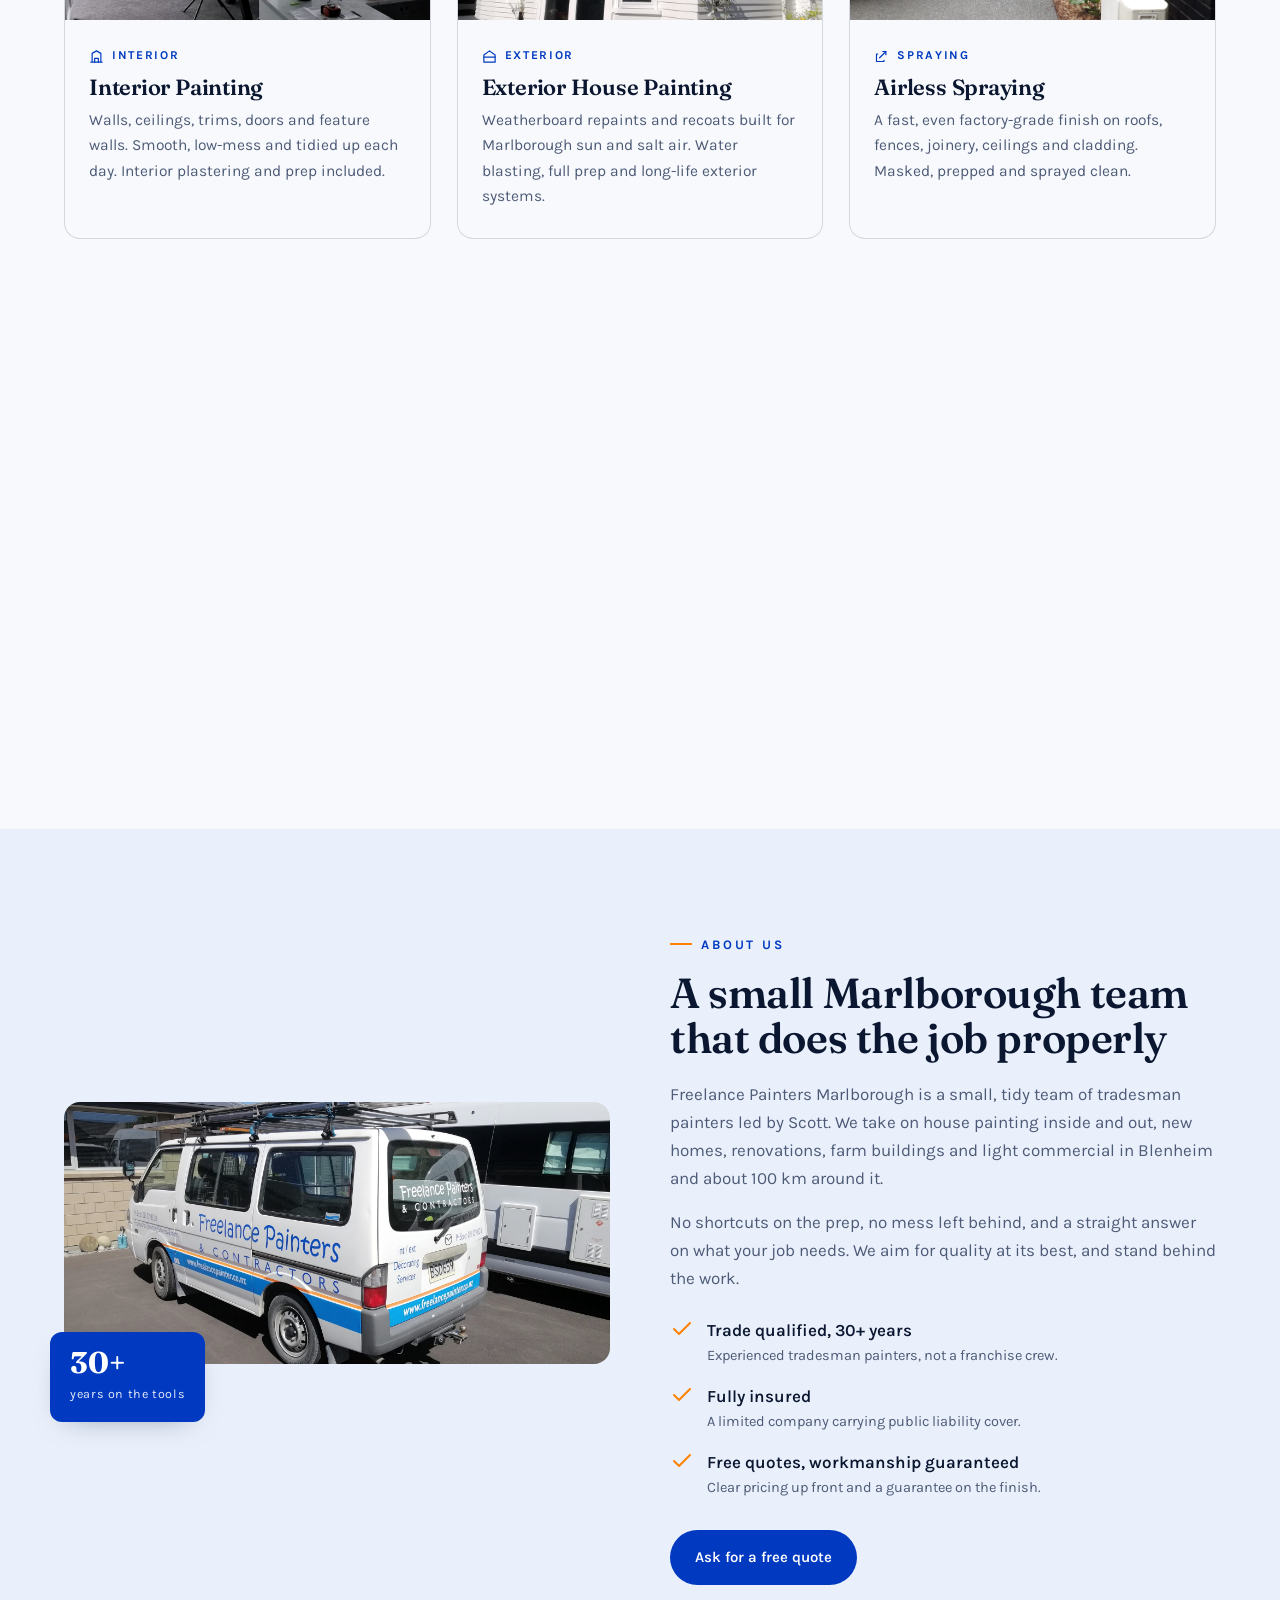
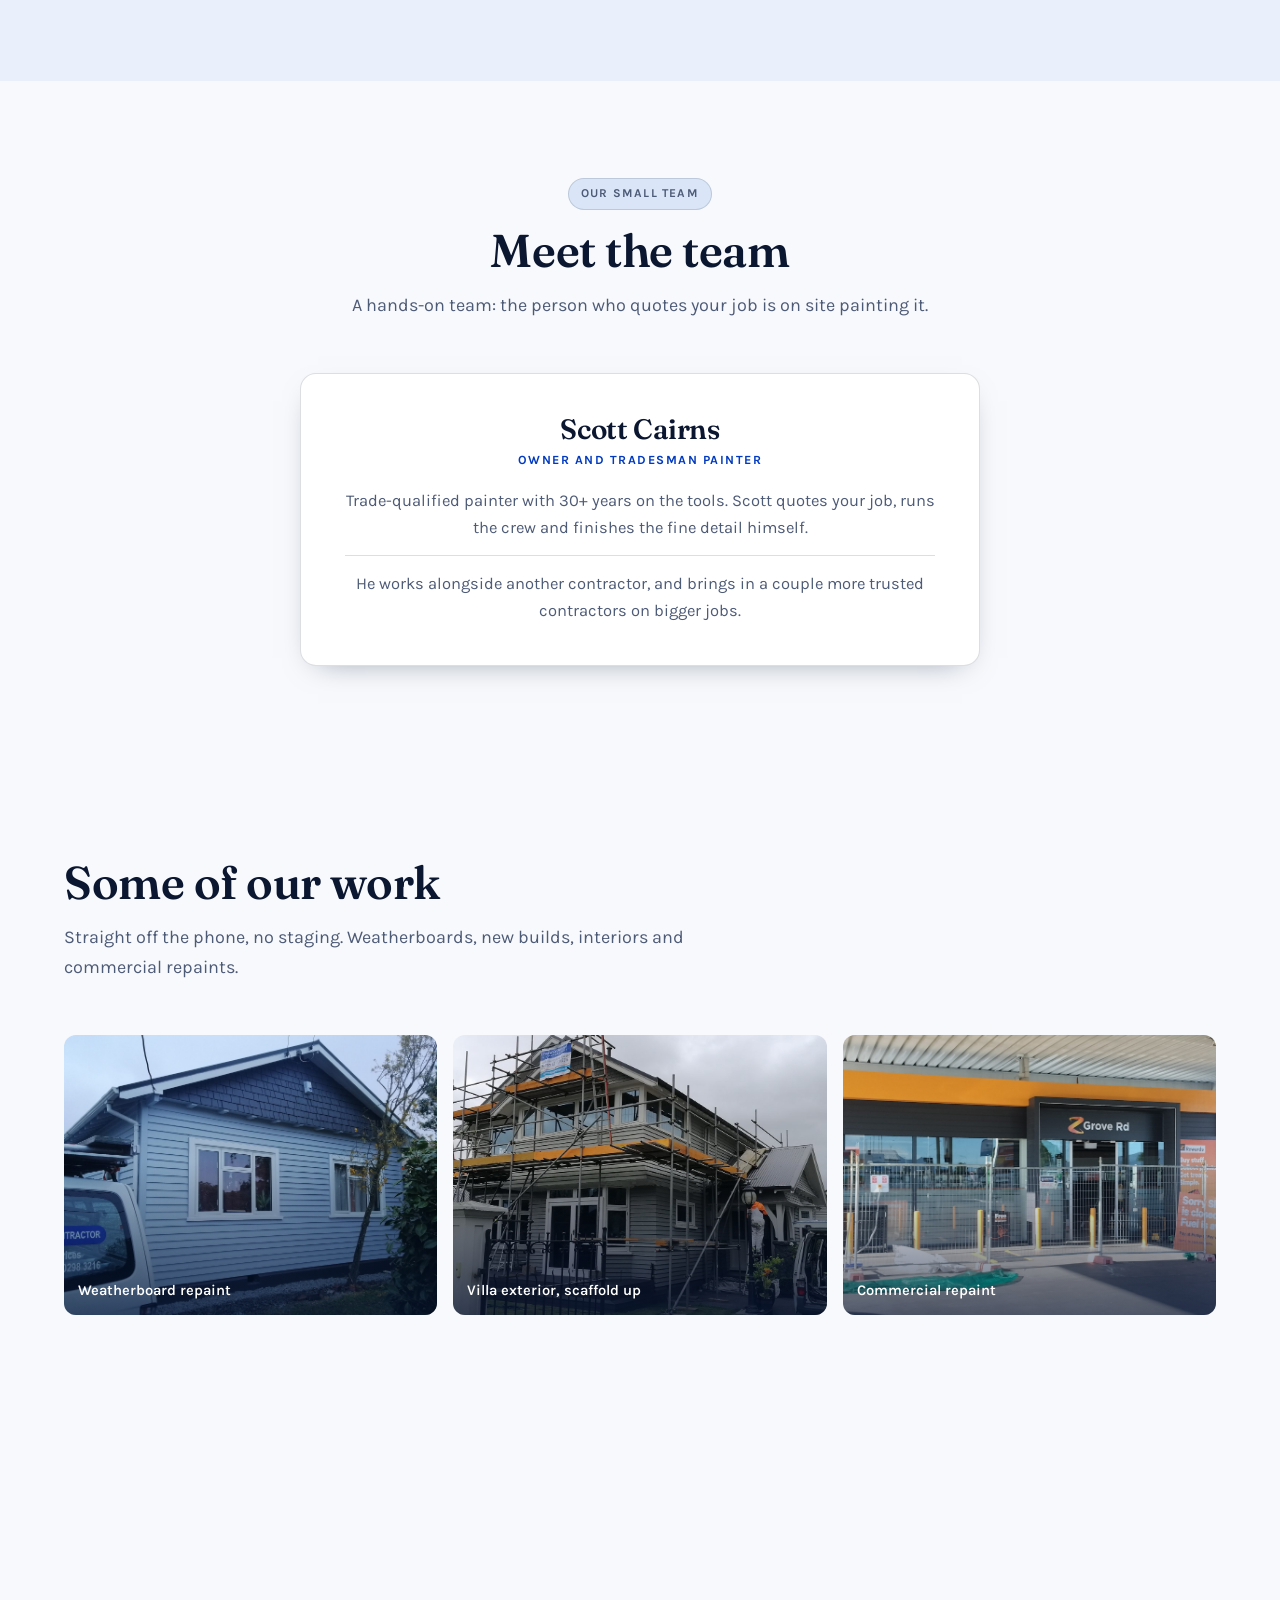
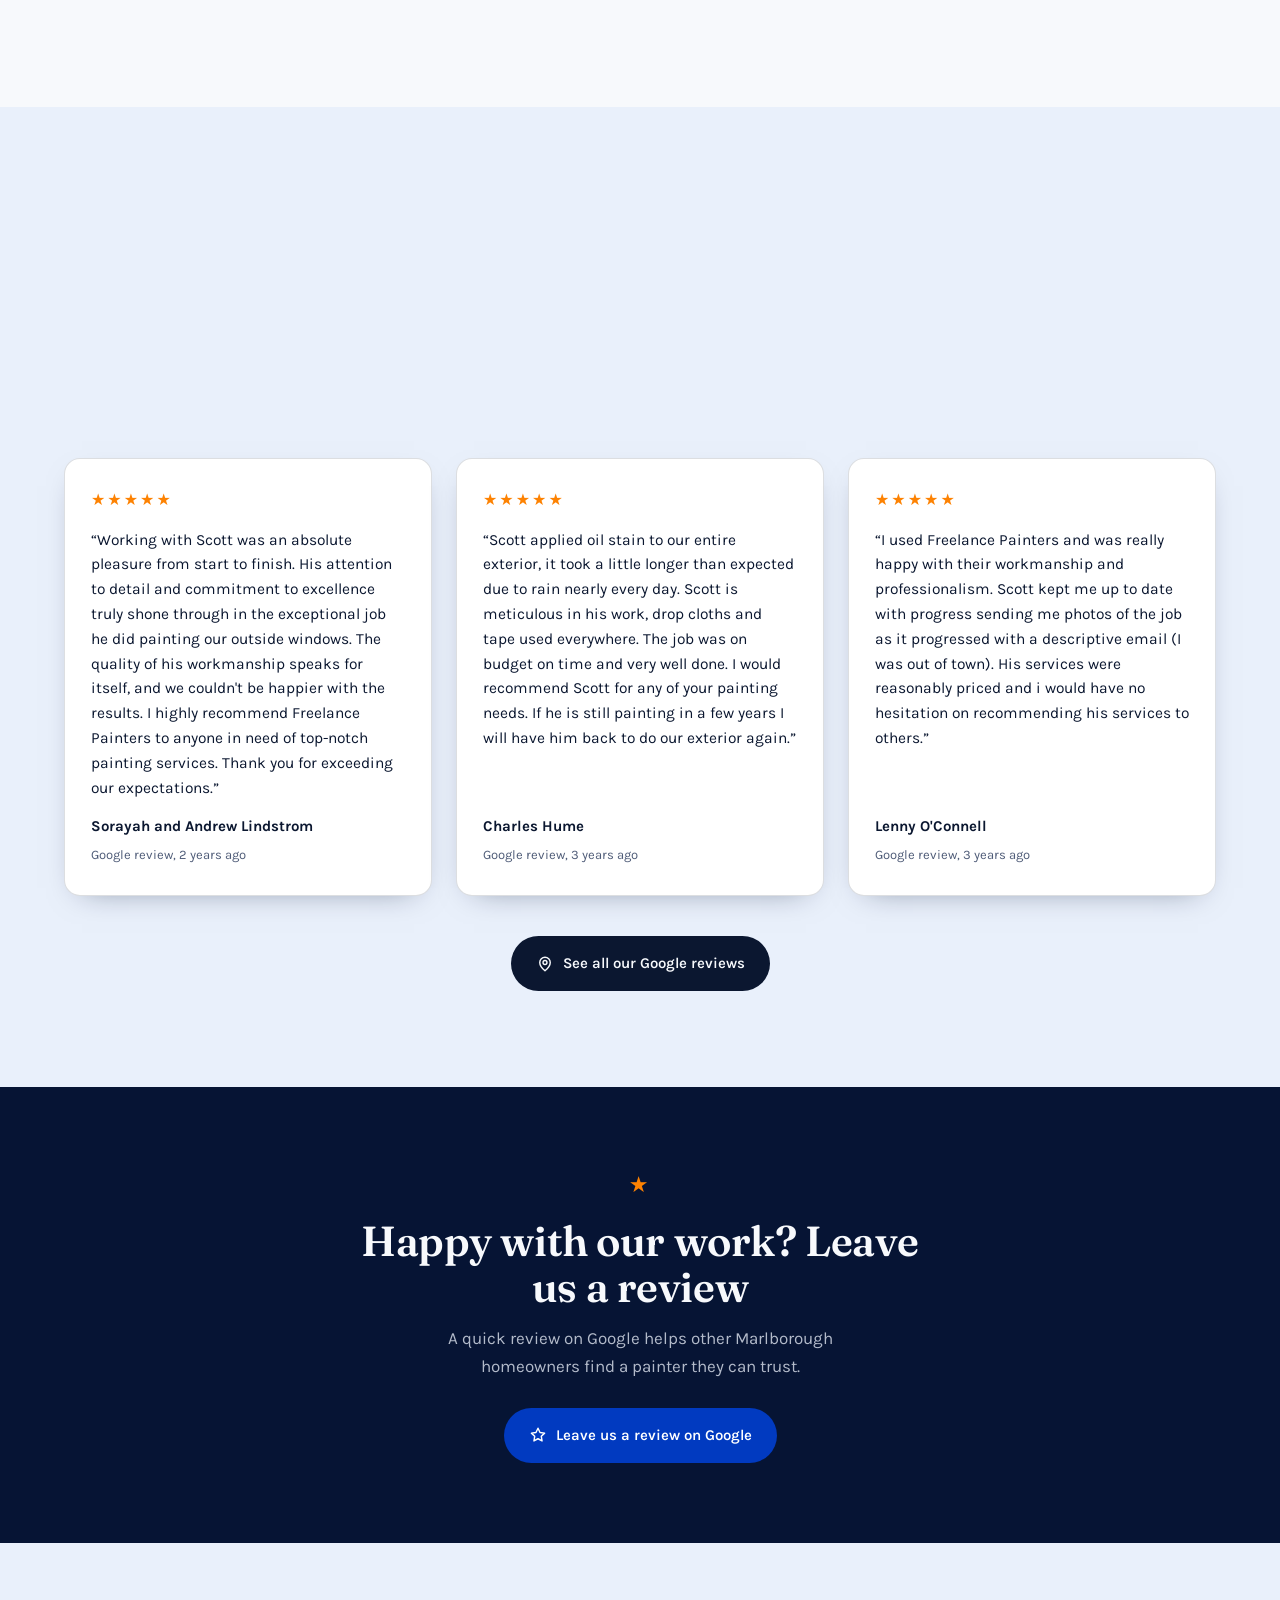
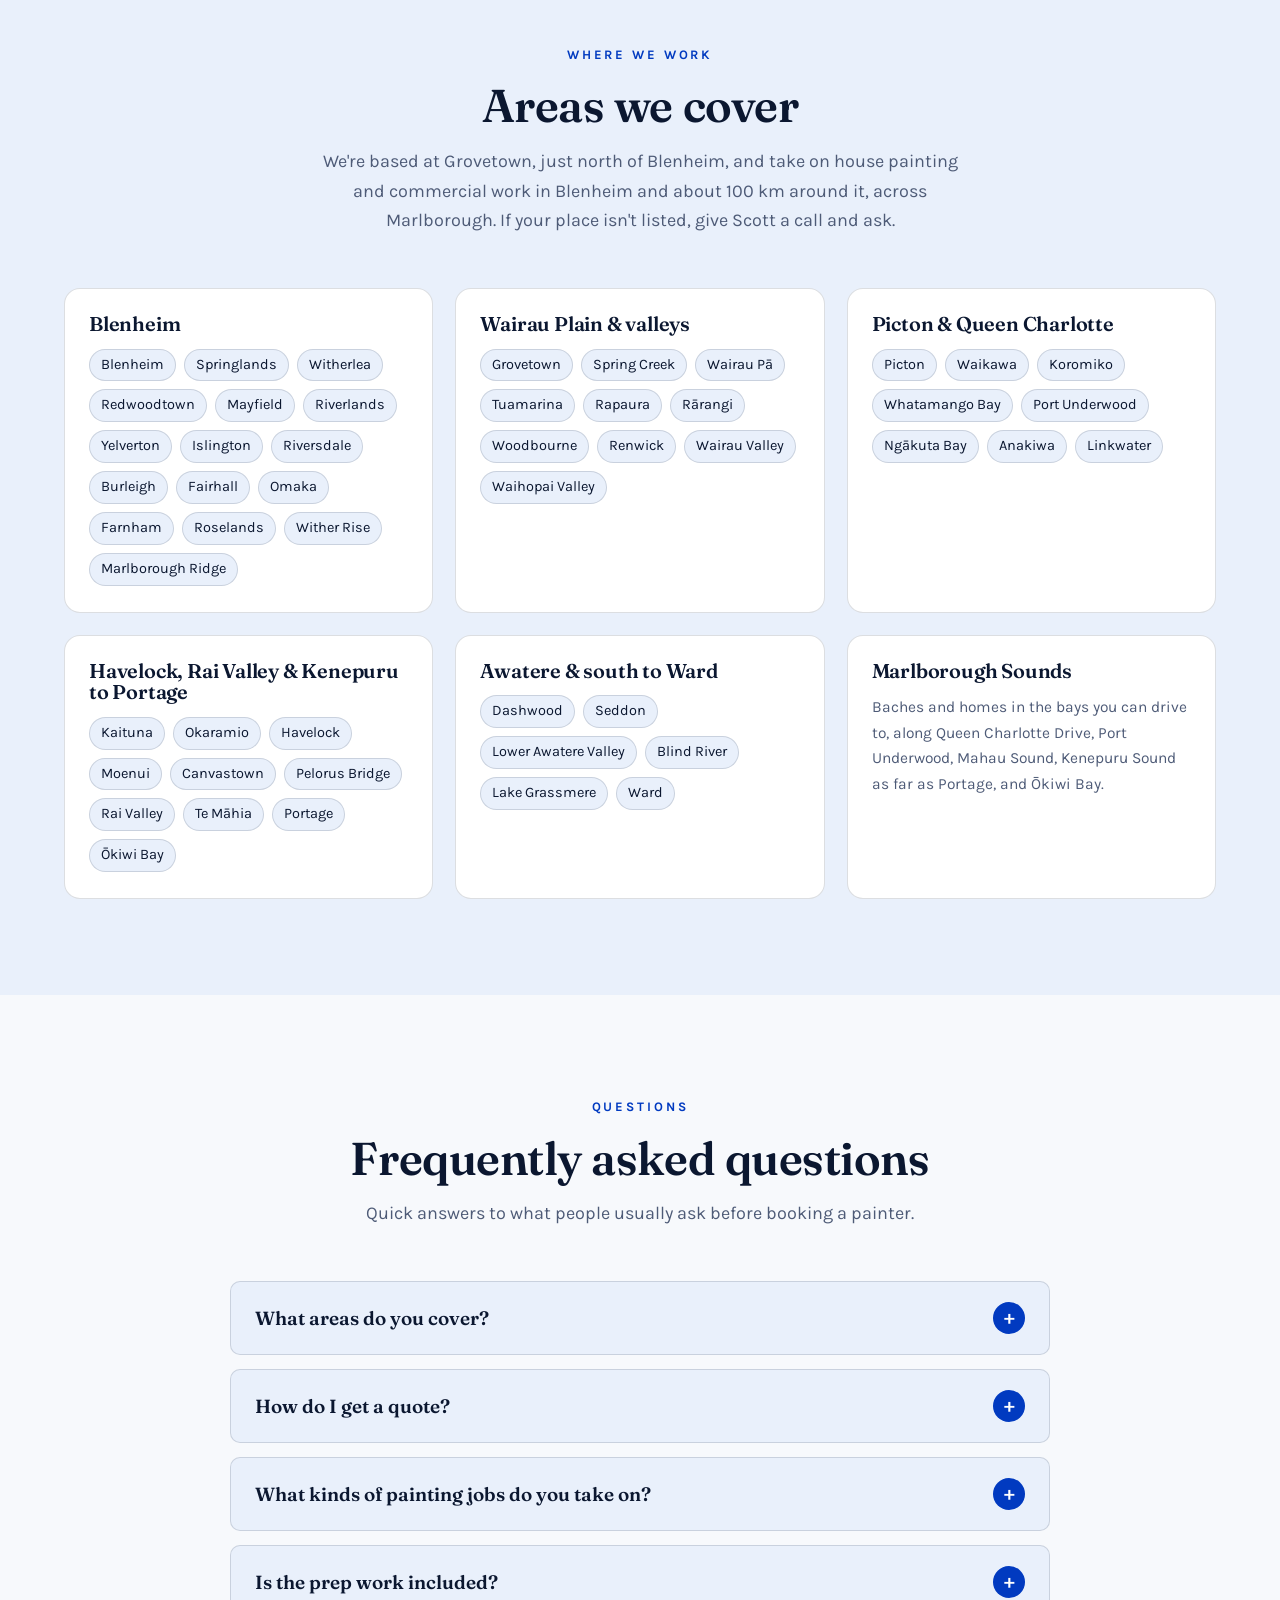
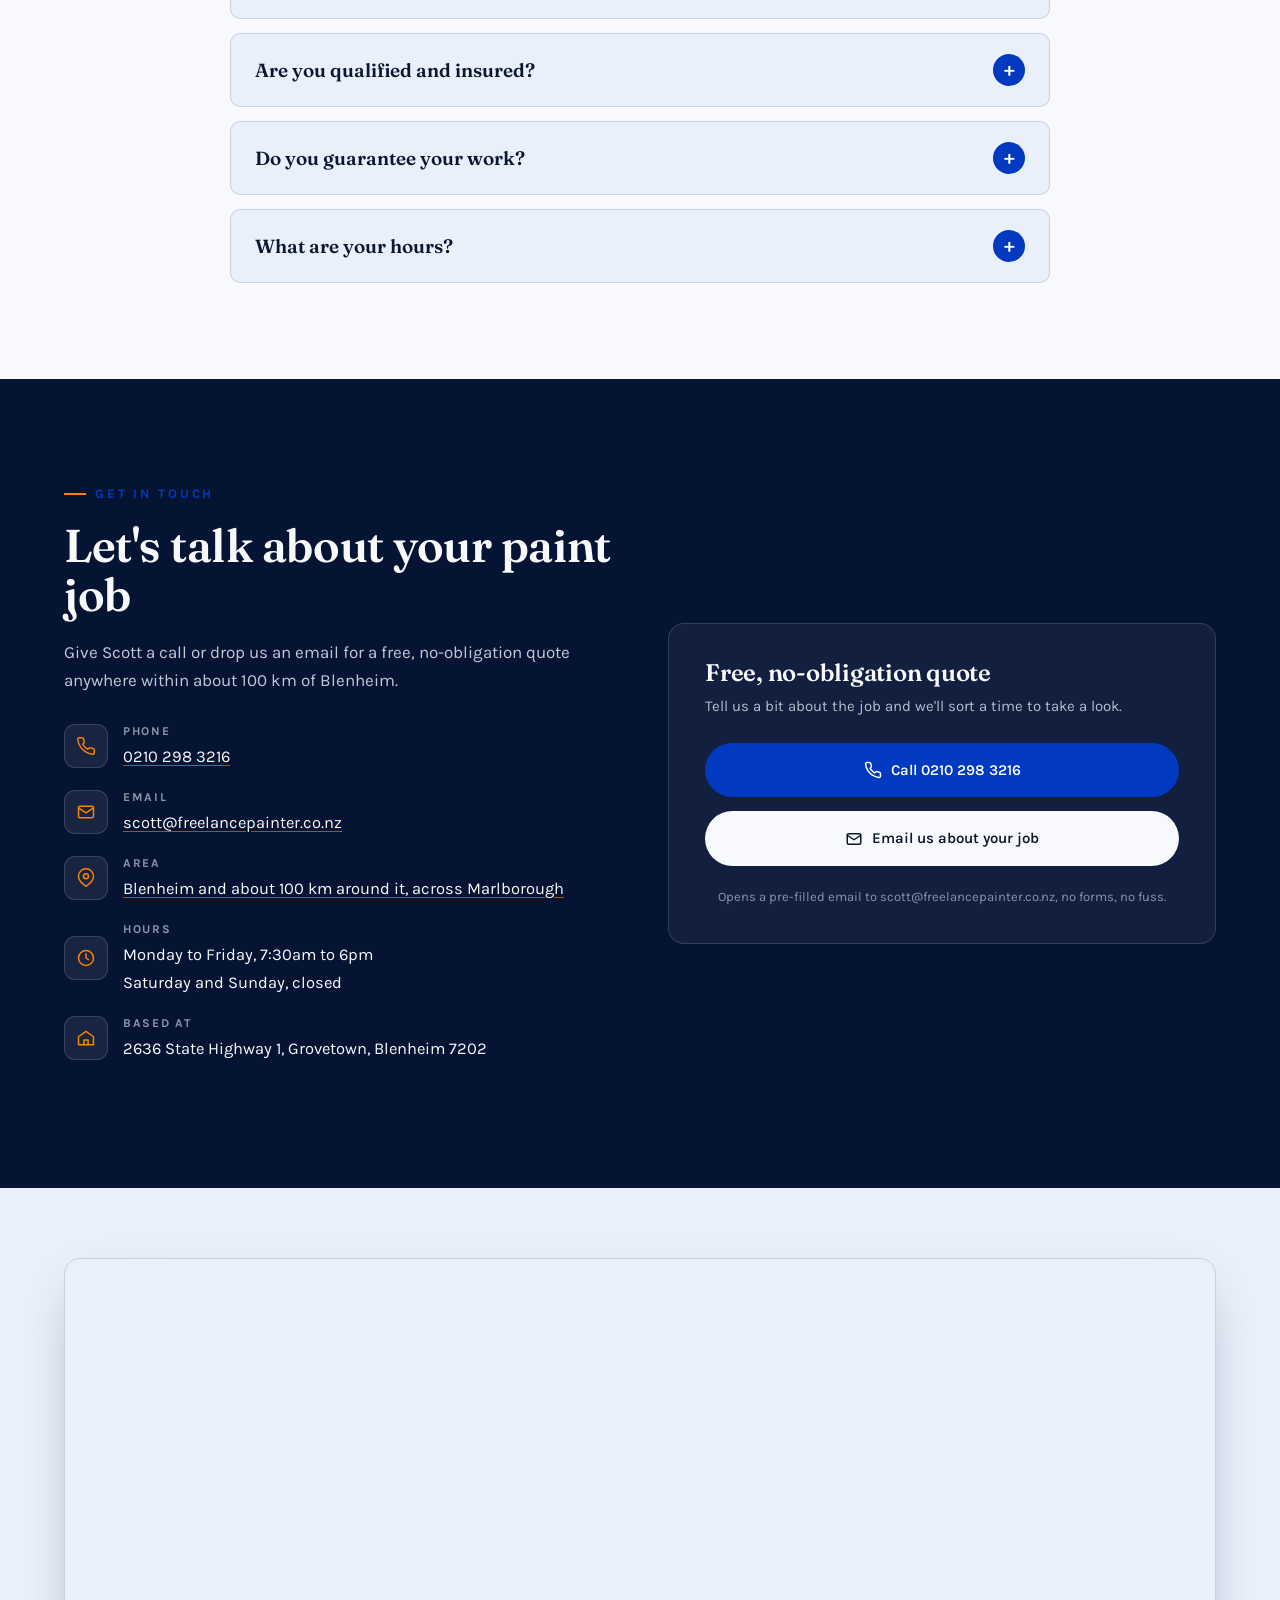
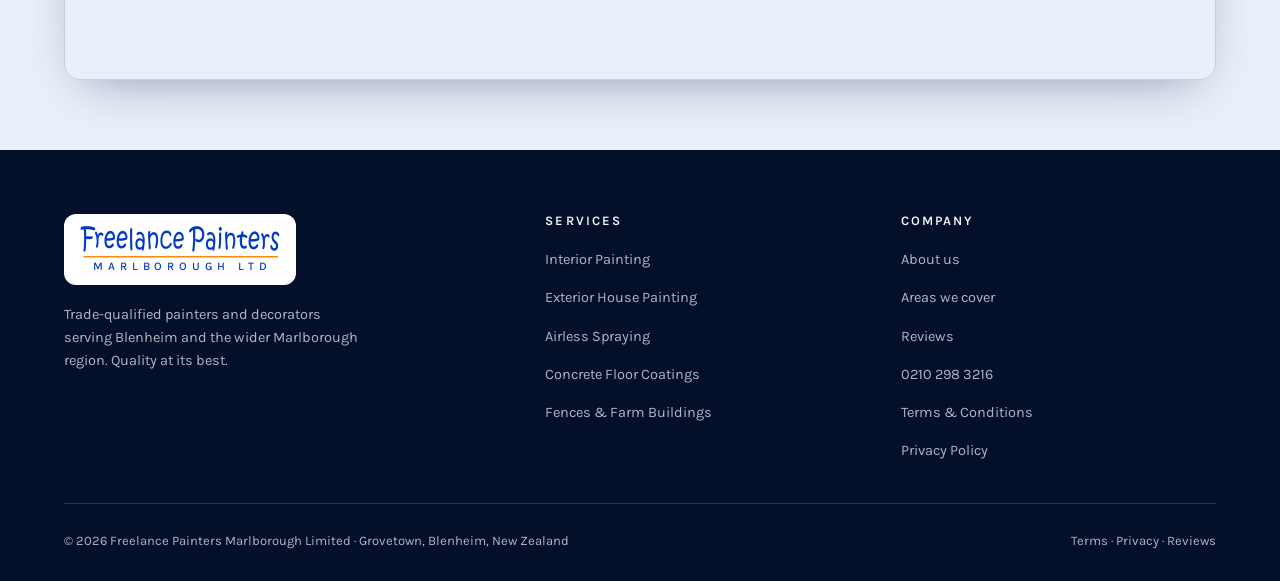
==== commit 7386c28f: "Launch update: house painting, areas around Blenheim, real Google reviews From Scott's call on 2 Nov" ====
--- a/index.html
+++ b/index.html
@@ -3,15 +3,25 @@
 <head>
 <meta charset="UTF-8">
 <meta name="viewport" content="width=device-width, initial-scale=1">
-<title>Freelance Painters Marlborough Limited | Painters &amp; Decorators, Blenheim</title>
-<meta name="description" content="Trade-qualified painters and decorators serving Blenheim, Renwick, Picton, Havelock and the Marlborough Sounds. Interior &amp; exterior painting, airless spraying, floor coatings. Free quotes, workmanship guaranteed.">
+<title>Freelance Painters Marlborough Ltd | House Painting in Blenheim</title>
+<meta name="description" content="House painting in Blenheim, Picton and across Marlborough. Free quotes, call Scott on 0210 298 3216. Interiors, exteriors, airless spraying and floor coatings.">
+<link rel="canonical" href="https://www.freelancepainter.co.nz/">
 <meta name="theme-color" content="#013AC0">
 <link rel="icon" href="favicon.svg" type="image/svg+xml">
-<meta property="og:title" content="Freelance Painters Marlborough Limited | Painters, Blenheim">
-<meta property="og:description" content="Trade-qualified painters serving Blenheim &amp; the Marlborough Sounds. Free quotes, workmanship guaranteed.">
+<meta property="og:site_name" content="Freelance Painters Marlborough Ltd">
+<meta property="og:locale" content="en_NZ">
 <meta property="og:type" content="website">
-<meta property="og:image" content="https://freelance-painters-marlborough-limited-demo.vercel.app/img/work-14.jpg">
-<meta property="og:url" content="https://freelance-painters-marlborough-limited-demo.vercel.app/">
+<meta property="og:title" content="Freelance Painters Marlborough Ltd | House Painting in Blenheim">
+<meta property="og:description" content="House painting in Blenheim, Picton and across Marlborough by trade-qualified painters. Free, no-obligation quotes.">
+<meta property="og:url" content="https://www.freelancepainter.co.nz/">
+<meta property="og:image" content="https://www.freelancepainter.co.nz/img/og-image.jpg">
+<meta property="og:image:width" content="1200">
+<meta property="og:image:height" content="630">
+<meta property="og:image:alt" content="A Blenheim home repainted by Freelance Painters Marlborough">
+<meta name="twitter:card" content="summary_large_image">
+<meta name="twitter:title" content="Freelance Painters Marlborough Ltd | House Painting in Blenheim">
+<meta name="twitter:description" content="House painting in Blenheim, Picton and across Marlborough by trade-qualified painters. Free, no-obligation quotes.">
+<meta name="twitter:image" content="https://www.freelancepainter.co.nz/img/og-image.jpg">
 <link rel="preconnect" href="https://fonts.googleapis.com">
 <link rel="preconnect" href="https://fonts.gstatic.com" crossorigin>
 <link href="https://fonts.googleapis.com/css2?family=Fraunces:ital,opsz,wght@0,9..144,400..600;1,9..144,400..600&family=Karla:wght@400;500;600;700&display=swap" rel="stylesheet">
@@ -19,6 +29,257 @@
 <script type="application/ld+json">
 {
  "@context": "https://schema.org",
+ "@type": "HousePainter",
+ "@id": "https://www.freelancepainter.co.nz/#business",
+ "name": "Freelance Painters Marlborough Limited",
+ "alternateName": "Freelance Painters Marlborough Ltd",
+ "url": "https://www.freelancepainter.co.nz/",
+ "telephone": "+642102983216",
+ "email": "scott@freelancepainter.co.nz",
+ "image": "https://www.freelancepainter.co.nz/img/og-image.jpg",
+ "description": "House painting in Blenheim, Picton and across Marlborough: interior and exterior painting, airless spraying, concrete floor coatings, fences, farm buildings and light commercial work.",
+ "address": {
+  "@type": "PostalAddress",
+  "streetAddress": "2636 State Highway 1, Grovetown",
+  "addressLocality": "Blenheim",
+  "addressRegion": "Marlborough",
+  "postalCode": "7202",
+  "addressCountry": "NZ"
+ },
+ "geo": {
+  "@type": "GeoCoordinates",
+  "latitude": -41.4965814,
+  "longitude": 173.9633257
+ },
+ "hasMap": "https://maps.google.com/?cid=1918433775097159955",
+ "openingHoursSpecification": [
+  {
+   "@type": "OpeningHoursSpecification",
+   "dayOfWeek": [
+    "Monday",
+    "Tuesday",
+    "Wednesday",
+    "Thursday",
+    "Friday"
+   ],
+   "opens": "07:30",
+   "closes": "18:00"
+  }
+ ],
+ "areaServed": [
+  {
+   "@type": "City",
+   "name": "Blenheim"
+  },
+  {
+   "@type": "City",
+   "name": "Picton"
+  },
+  {
+   "@type": "City",
+   "name": "Renwick"
+  },
+  {
+   "@type": "City",
+   "name": "Havelock, Marlborough"
+  },
+  {
+   "@type": "City",
+   "name": "Seddon"
+  },
+  {
+   "@type": "Place",
+   "name": "Springlands"
+  },
+  {
+   "@type": "Place",
+   "name": "Witherlea"
+  },
+  {
+   "@type": "Place",
+   "name": "Redwoodtown"
+  },
+  {
+   "@type": "Place",
+   "name": "Mayfield"
+  },
+  {
+   "@type": "Place",
+   "name": "Riverlands"
+  },
+  {
+   "@type": "Place",
+   "name": "Yelverton"
+  },
+  {
+   "@type": "Place",
+   "name": "Islington"
+  },
+  {
+   "@type": "Place",
+   "name": "Riversdale"
+  },
+  {
+   "@type": "Place",
+   "name": "Burleigh"
+  },
+  {
+   "@type": "Place",
+   "name": "Fairhall"
+  },
+  {
+   "@type": "Place",
+   "name": "Omaka"
+  },
+  {
+   "@type": "Place",
+   "name": "Farnham"
+  },
+  {
+   "@type": "Place",
+   "name": "Roselands"
+  },
+  {
+   "@type": "Place",
+   "name": "Wither Rise"
+  },
+  {
+   "@type": "Place",
+   "name": "Marlborough Ridge"
+  },
+  {
+   "@type": "Place",
+   "name": "Grovetown"
+  },
+  {
+   "@type": "Place",
+   "name": "Spring Creek"
+  },
+  {
+   "@type": "Place",
+   "name": "Wairau Pā"
+  },
+  {
+   "@type": "Place",
+   "name": "Tuamarina"
+  },
+  {
+   "@type": "Place",
+   "name": "Rapaura"
+  },
+  {
+   "@type": "Place",
+   "name": "Woodbourne"
+  },
+  {
+   "@type": "Place",
+   "name": "Rārangi"
+  },
+  {
+   "@type": "Place",
+   "name": "Wairau Valley"
+  },
+  {
+   "@type": "Place",
+   "name": "Waihopai Valley"
+  },
+  {
+   "@type": "Place",
+   "name": "Waikawa"
+  },
+  {
+   "@type": "Place",
+   "name": "Koromiko"
+  },
+  {
+   "@type": "Place",
+   "name": "Whatamango Bay"
+  },
+  {
+   "@type": "Place",
+   "name": "Port Underwood"
+  },
+  {
+   "@type": "Place",
+   "name": "Ngākuta Bay"
+  },
+  {
+   "@type": "Place",
+   "name": "Anakiwa"
+  },
+  {
+   "@type": "Place",
+   "name": "Linkwater"
+  },
+  {
+   "@type": "Place",
+   "name": "Kaituna"
+  },
+  {
+   "@type": "Place",
+   "name": "Okaramio"
+  },
+  {
+   "@type": "Place",
+   "name": "Moenui"
+  },
+  {
+   "@type": "Place",
+   "name": "Canvastown"
+  },
+  {
+   "@type": "Place",
+   "name": "Pelorus Bridge"
+  },
+  {
+   "@type": "Place",
+   "name": "Rai Valley"
+  },
+  {
+   "@type": "Place",
+   "name": "Te Māhia"
+  },
+  {
+   "@type": "Place",
+   "name": "Portage"
+  },
+  {
+   "@type": "Place",
+   "name": "Ōkiwi Bay"
+  },
+  {
+   "@type": "Place",
+   "name": "Marlborough Sounds"
+  },
+  {
+   "@type": "Place",
+   "name": "Dashwood"
+  },
+  {
+   "@type": "Place",
+   "name": "Lower Awatere Valley"
+  },
+  {
+   "@type": "Place",
+   "name": "Blind River"
+  },
+  {
+   "@type": "Place",
+   "name": "Lake Grassmere"
+  },
+  {
+   "@type": "Place",
+   "name": "Ward"
+  }
+ ],
+ "sameAs": [
+  "https://maps.google.com/?cid=1918433775097159955"
+ ]
+}
+</script>
+<script type="application/ld+json">
+{
+ "@context": "https://schema.org",
  "@type": "FAQPage",
  "mainEntity": [
   {
@@ -26,7 +287,7 @@
    "name": "What areas do you cover?",
    "acceptedAnswer": {
     "@type": "Answer",
-    "text": "We paint right across Marlborough, including Blenheim, Renwick, Picton, Havelock and the Marlborough Sounds. If you're not sure whether we cover your spot, give Scott a call and ask."
+    "text": "We cover Blenheim and about 100 km around it, across Marlborough: Renwick and the Wairau Valley, Picton and Queen Charlotte Drive, Havelock and Rai Valley, the road-accessible bays of the Marlborough Sounds, and south through Seddon to Ward. If you're not sure whether we cover your spot, give Scott a call and ask."
    }
   },
   {
@@ -42,7 +303,7 @@
    "name": "What kinds of painting jobs do you take on?",
    "acceptedAnswer": {
     "@type": "Answer",
-    "text": "Interior and exterior painting for homes, new builds and renovations, plus airless spraying, concrete floor coatings, fences, farm buildings and light commercial work."
+    "text": "Interior and exterior house painting, new builds and renovations, plus airless spraying, concrete floor coatings, fences, farm buildings and light commercial work."
    }
   },
   {
@@ -67,6 +328,14 @@
    "acceptedAnswer": {
     "@type": "Answer",
     "text": "Yes, our workmanship is guaranteed. If you'd like the details for your job, just ask Scott when he quotes."
+   }
+  },
+  {
+   "@type": "Question",
+   "name": "What are your hours?",
+   "acceptedAnswer": {
+    "@type": "Answer",
+    "text": "Monday to Friday, 7:30am to 6pm. We're closed on Saturday and Sunday."
    }
   }
  ]
@@ -96,6 +365,7 @@
       <a class="lnk" href="#about">About</a>
       <a class="lnk" href="#crew">The Team</a>
       <a class="lnk" href="#reviews">Reviews</a>
+      <a class="lnk lnk-areas" href="#areas">Areas</a>
       <a class="lnk" href="#faq">FAQ</a>
       <a class="lnk" href="#contact">Contact</a>
       <a class="nav-cta" href="tel:+642102983216">
@@ -103,6 +373,7 @@
         0210 298 3216
       </a>
     </nav>
+    <a class="nav-call-m" href="tel:+642102983216" aria-label="Call 0210 298 3216"><svg viewBox="0 0 24 24" fill="none" stroke="currentColor" stroke-width="2" stroke-linecap="round" stroke-linejoin="round" aria-hidden="true"><path d="M22 16.9v3a2 2 0 0 1-2.2 2 19.8 19.8 0 0 1-8.6-3.1 19.5 19.5 0 0 1-6-6A19.8 19.8 0 0 1 2.1 4.2 2 2 0 0 1 4.1 2h3a2 2 0 0 1 2 1.7c.1.9.4 1.8.7 2.7a2 2 0 0 1-.5 2.1L8.1 9.9a16 16 0 0 0 6 6l1.4-1.2a2 2 0 0 1 2.1-.5c.9.3 1.8.6 2.7.7a2 2 0 0 1 1.7 2Z"/></svg>Call 0210 298 3216</a>
     <button class="burger" aria-label="Menu" aria-expanded="false"><span class="burger-icon" aria-hidden="true"></span><span class="burger-label" aria-hidden="true">Menu</span></button>
   </div>
 </header>
@@ -114,12 +385,11 @@
   <div class="hero-slides" aria-hidden="true">
     <div class="slide active" style="background-image:url('img/work-14.jpg')"></div>
     <div class="slide" style="background-image:url('img/work-16.jpg')"></div>
-    <div class="slide" style="background-image:url('img/work-13.jpg')"></div>
   </div>
   <div class="wrap hero-in">
     <span class="eyebrow">Blenheim &amp; the Marlborough Sounds</span>
     <h1>A tidy, lasting <em>paint job</em>, inside and out.</h1>
-    <p class="lead">Trade-qualified painters with 30+ years on the tools, across Blenheim, Renwick, Picton and the Sounds.</p>
+    <p class="lead">House painting by trade-qualified painters with 30+ years on the tools, across Blenheim, Renwick, Picton and the Sounds.</p>
     <div class="hero-cta">
       <a class="btn btn-primary" href="tel:+642102983216">
         <svg viewBox="0 0 24 24" fill="none" stroke="currentColor" stroke-width="2" stroke-linecap="round" stroke-linejoin="round"><path d="M22 16.9v3a2 2 0 0 1-2.2 2 19.8 19.8 0 0 1-8.6-3.1 19.5 19.5 0 0 1-6-6A19.8 19.8 0 0 1 2.1 4.2 2 2 0 0 1 4.1 2h3a2 2 0 0 1 2 1.7c.1.9.4 1.8.7 2.7a2 2 0 0 1-.5 2.1L8.1 9.9a16 16 0 0 0 6 6l1.4-1.2a2 2 0 0 1 2.1-.5c.9.3 1.8.6 2.7.7a2 2 0 0 1 1.7 2Z"/></svg>
@@ -127,14 +397,12 @@
       </a>
       <a class="btn btn-outline-lt" href="#contact">Get in touch</a>
     </div>
-    <div class="hero-badge">
-      <span class="stars">★★★★★</span>
-      <span><b>Trusted</b> by Marlborough homeowners &amp; builders</span>
-    </div>
-  </div>
-</section>
-
-<!-- Trust strip -->
+    <a class="hero-badge" href="#reviews">
+      <span class="stars" aria-hidden="true">★</span>
+      <span><b>4.7</b> from 15 Google reviews</span>
+    </a>
+  </div>
+</section>
 
 <!-- Services -->
 <section class="band paper" id="services">
@@ -142,11 +410,11 @@
     <div class="sec-head reveal">
       <span class="kicker">What we do</span>
       <h2>Painting done right, from prep to final coat</h2>
-      <p>Interior and exterior work for homes, new builds and light commercial, plus the specialist jobs a lot of painters won't take on.</p>
+      <p>House painting in Blenheim, Picton and across Marlborough, inside and out. Homes, new builds and light commercial, plus the specialist jobs a lot of painters won't take on.</p>
     </div>
     <div class="svc-grid">
       <article class="svc reveal">
-        <div class="shot"><img src="img/work-12.jpg" alt="Finished open-plan interior with crisp white walls and dark rafters" loading="lazy" width="800" height="600"></div>
+        <div class="shot"><img src="img/work-12.jpg" alt="Finished new-home interior painted white, with a raked ceiling and barn slider door" loading="lazy" width="1600" height="767"></div>
         <div class="body">
           <span class="tag"><svg viewBox="0 0 24 24" fill="none" stroke="currentColor" stroke-width="1.9" stroke-linecap="round" stroke-linejoin="round"><path d="M3 21h18M5 21V7l7-4 7 4v14"/><path d="M9 21v-6h6v6"/></svg>Interior</span>
           <h3>Interior Painting</h3>
@@ -154,15 +422,15 @@
         </div>
       </article>
       <article class="svc reveal">
-        <div class="shot"><img src="img/work-4.jpg" alt="Repainted white weatherboard villa exterior" loading="lazy" width="800" height="600"></div>
+        <div class="shot"><img src="img/work-4.jpg" alt="Exterior house painting: a two-storey white weatherboard villa after its repaint" loading="lazy" width="1600" height="767"></div>
         <div class="body">
           <span class="tag"><svg viewBox="0 0 24 24" fill="none" stroke="currentColor" stroke-width="1.9" stroke-linecap="round" stroke-linejoin="round"><path d="M3 9.5 12 3l9 6.5V21H3V9.5Z"/><path d="M3 13h18"/></svg>Exterior</span>
-          <h3>Exterior &amp; Weatherboard</h3>
-          <p>Repaints and recoats built for Marlborough sun and salt air. Water blasting, full prep and long-life exterior systems.</p>
+          <h3>Exterior House Painting</h3>
+          <p>Weatherboard repaints and recoats built for Marlborough sun and salt air. Water blasting, full prep and long-life exterior systems.</p>
         </div>
       </article>
       <article class="svc reveal">
-        <div class="shot"><img src="img/work-9.jpg" alt="Black spray-finished cladding on a modern home" loading="lazy" width="800" height="600"></div>
+        <div class="shot"><img src="img/work-9.jpg" alt="Black-painted weatherboard and brick on a modern townhouse" loading="lazy" width="1600" height="1600"></div>
         <div class="body">
           <span class="tag"><svg viewBox="0 0 24 24" fill="none" stroke="currentColor" stroke-width="1.9" stroke-linecap="round" stroke-linejoin="round"><path d="M14 4h5v5"/><path d="M19 4 9 14"/><path d="M6 8H4v12h12v-2"/></svg>Spraying</span>
           <h3>Airless Spraying</h3>
@@ -170,7 +438,7 @@
         </div>
       </article>
       <article class="svc reveal">
-        <div class="shot"><img src="img/work-10.jpg" alt="New timber-clad build ready for finishing" loading="lazy" width="800" height="600"></div>
+        <div class="shot"><img src="img/work-10.jpg" alt="New plywood-clad home ready for its paint and stain" loading="lazy" width="1600" height="767"></div>
         <div class="body">
           <span class="tag"><svg viewBox="0 0 24 24" fill="none" stroke="currentColor" stroke-width="1.9" stroke-linecap="round" stroke-linejoin="round"><path d="m14.5 5.5 4 4"/><path d="M3 21l3-1 11-11-3-3L3 17l-1 4Z"/></svg>New builds</span>
           <h3>New Homes &amp; Renovations</h3>
@@ -178,7 +446,7 @@
         </div>
       </article>
       <article class="svc reveal">
-        <div class="shot"><img src="img/work-5.jpg" alt="Grey epoxy floor coating in a commercial warehouse" loading="lazy" width="800" height="600"></div>
+        <div class="shot"><img src="img/work-5.jpg" alt="Grey epoxy floor coating in a commercial unit with a black steel stair" loading="lazy" width="1600" height="767"></div>
         <div class="body">
           <span class="tag"><svg viewBox="0 0 24 24" fill="none" stroke="currentColor" stroke-width="1.9" stroke-linecap="round" stroke-linejoin="round"><path d="M3 7h18v10H3z"/><path d="M3 12h18M8 7v10M16 7v10"/></svg>Floors</span>
           <h3>Concrete Floor Coatings</h3>
@@ -186,7 +454,7 @@
         </div>
       </article>
       <article class="svc reveal">
-        <div class="shot"><img src="img/work-7.jpg" alt="Freshly painted grey garage and fence" loading="lazy" width="800" height="600"></div>
+        <div class="shot"><img src="img/work-7.jpg" alt="Freshly painted grey double garage with a white fence in front" loading="lazy" width="1600" height="1200"></div>
         <div class="body">
           <span class="tag"><svg viewBox="0 0 24 24" fill="none" stroke="currentColor" stroke-width="1.9" stroke-linecap="round" stroke-linejoin="round"><path d="M4 21V8l4-4 4 4v13M12 21V11l4-4 4 4v10M2 21h20"/></svg>Rural &amp; light commercial</span>
           <h3>Fences, Farm &amp; Commercial</h3>
@@ -201,14 +469,14 @@
 <section class="band bone" id="about">
   <div class="wrap">
     <div class="about-grid">
-      <div class="about-media reveal">
-        <img src="img/work-8.jpg" alt="The Freelance Painters Marlborough van loaded for the day" loading="lazy" width="800" height="600">
+      <div class="about-media about-van reveal">
+        <img src="img/work-8.jpg" alt="The whole Freelance Painters Marlborough van, signwritten and loaded with ladders for the day" loading="lazy" width="2000" height="958">
         <div class="corner"><b>30+</b><span>years on the tools</span></div>
       </div>
       <div class="about-copy reveal">
         <span class="kicker">About us</span>
         <h2>A small Marlborough team that does the job properly</h2>
-        <p>Freelance Painters Marlborough is a small, tidy team of tradesman painters led by Scott. We take on interior and exterior work, new homes, renovations, farm buildings and light commercial right across the region.</p>
+        <p>Freelance Painters Marlborough is a small, tidy team of tradesman painters led by Scott. We take on house painting inside and out, new homes, renovations, farm buildings and light commercial in Blenheim and about 100 km around it.</p>
         <p>No shortcuts on the prep, no mess left behind, and a straight answer on what your job needs. We aim for quality at its best, and stand behind the work.</p>
         <ul class="checklist">
           <li><svg viewBox="0 0 24 24" fill="none" stroke="currentColor" stroke-width="2" stroke-linecap="round" stroke-linejoin="round"><path d="M20 6 9 17l-5-5"/></svg><div>Trade qualified, 30+ years<span>Experienced tradesman painters, not a franchise crew.</span></div></li>
@@ -221,81 +489,75 @@
   </div>
 </section>
 
-<!-- Crew -->
+<!-- Team -->
 <section class="band paper" id="crew">
   <div class="wrap">
     <div class="sec-head center reveal">
       <span class="badge-lt">Our small team</span>
-      <h2 style="margin-top:16px">Meet the crew</h2>
+      <h2 style="margin-top:16px">Meet the team</h2>
       <p>A hands-on team: the person who quotes your job is on site painting it.</p>
     </div>
-    <div class="crew-grid">
-      <article class="crew reveal">
-        <div class="avatar" aria-hidden="true">S</div>
-        <h3>Scott</h3>
-        <div class="role">Owner / Operator</div>
-        <p>Trade-qualified painter with 30+ years across Marlborough. Quotes your job, runs the crew and finishes the fine detail himself.</p>
-      </article>
-      <article class="crew reveal">
-        <div class="avatar" aria-hidden="true">TP</div>
-        <h3>The Painters</h3>
-        <div class="role">Tradesman Painters</div>
-        <p>A tidy, reliable team of qualified painters. Prep, spraying and finishing done to the same standard on every job.</p>
-      </article>
-      <article class="crew reveal">
-        <div class="avatar" aria-hidden="true">PF</div>
-        <h3>Prep &amp; Finishing</h3>
-        <div class="role">The Detail</div>
-        <p>Water blasting, plastering, sanding and masking, the unglamorous prep that makes a paint job actually last.</p>
-      </article>
-    </div>
-  </div>
-</section>
-
-<!-- Reviews -->
+    <article class="crew crew-solo reveal">
+      <!-- SCOTT'S PHOTO: when Scott sends his photo, save it as img/scott.jpg (portrait, about 800 x 1000 px)
+           and put this line here, setting width and height to the real pixel size. The card switches to a
+           photo-and-text layout by itself.
+      <div class="crew-photo"><img src="img/scott.jpg" alt="Scott Cairns, owner of Freelance Painters Marlborough, painting on a job" width="800" height="1000" loading="lazy"></div>
+      -->
+      <div class="crew-body">
+        <h3>Scott Cairns</h3>
+        <div class="role">Owner and tradesman painter</div>
+        <p>Trade-qualified painter with 30+ years on the tools. Scott quotes your job, runs the crew and finishes the fine detail himself.</p>
+        <p class="crew-note">He works alongside another contractor, and brings in a couple more trusted contractors on bigger jobs.</p>
+      </div>
+    </article>
+  </div>
+</section>
+
+<!-- Recent work -->
 <section class="band paper" id="work">
   <div class="wrap">
-    <div class="head reveal">
-      <h2>Recent work around Marlborough</h2>
+    <div class="sec-head reveal">
+      <h2>Some of our work</h2>
       <p>Straight off the phone, no staging. Weatherboards, new builds, interiors and commercial repaints.</p>
     </div>
     <div class="gal-grid">
-      <figure class="gal-item reveal"><img src="img/work-11.jpg" alt="Blue weatherboard home repaint with the van out front" loading="lazy"><figcaption>Weatherboard repaint</figcaption></figure>
-      <figure class="gal-item reveal"><img src="img/work-15.jpg" alt="Villa exterior repaint with scaffolding up" loading="lazy"><figcaption>Villa exterior, scaffold up</figcaption></figure>
-      <figure class="gal-item reveal"><img src="img/work-2.jpg" alt="Commercial canopy repaint at a service station" loading="lazy"><figcaption>Commercial repaint</figcaption></figure>
-      <figure class="gal-item reveal"><img src="img/work-1.jpg" alt="New build interior painted out in white" loading="lazy"><figcaption>New build interiors</figcaption></figure>
-      <figure class="gal-item reveal"><img src="img/work-6.jpg" alt="Repainted hallway with fresh white walls" loading="lazy"><figcaption>Hallway refresh</figcaption></figure>
-      <figure class="gal-item reveal"><img src="img/work-3.jpg" alt="Interior repaint underway with drop sheets down" loading="lazy"><figcaption>Interior repaint underway</figcaption></figure>
-    </div>
-  </div>
-</section>
-
+      <figure class="gal-item reveal"><img src="img/work-11.jpg" alt="Light blue weatherboard house after an exterior repaint, with the Freelance Painters van out front" loading="lazy" width="1600" height="1600"><figcaption>Weatherboard repaint</figcaption></figure>
+      <figure class="gal-item reveal"><img src="img/work-15.jpg" alt="Two-storey villa exterior repaint underway with scaffolding up" loading="lazy" width="1600" height="767"><figcaption>Villa exterior, scaffold up</figcaption></figure>
+      <figure class="gal-item reveal"><img src="img/work-2.jpg" alt="Z service station on Grove Road, Blenheim, fenced off during its refresh" loading="lazy" width="1600" height="3130"><figcaption>Commercial repaint</figcaption></figure>
+      <figure class="gal-item reveal"><img src="img/work-1.jpg" alt="New-build interior with a raked ceiling, stopped and primed ready for paint" loading="lazy" width="1600" height="1600"><figcaption>New build interiors</figcaption></figure>
+      <figure class="gal-item reveal"><img src="img/work-6.jpg" alt="Repainted hallway with fresh light walls and timber-framed wardrobe doors" loading="lazy" width="1600" height="2133"><figcaption>Hallway refresh</figcaption></figure>
+      <figure class="gal-item reveal"><img src="img/work-3.jpg" alt="Kitchen and dining repaint underway with drop sheets down" loading="lazy" width="1600" height="1200"><figcaption>Interior repaint underway</figcaption></figure>
+    </div>
+  </div>
+</section>
+
+<!-- Reviews (real Google reviews, words unchanged) -->
 <section class="band bone" id="reviews">
   <div class="wrap">
     <div class="sec-head center reveal">
       <span class="kicker" style="justify-content:center">What locals say</span>
       <h2>Recommended around Marlborough</h2>
+      <p class="rev-summary"><span class="rev-star" aria-hidden="true">★</span> <b>4.7</b> from 15 Google reviews</p>
     </div>
     <div class="rev-grid">
       <article class="rev reveal">
-        <div class="stars" aria-label="5 out of 5 stars">★★★★★</div>
-        <p>“Scott and the team repainted the whole exterior of our weatherboard place in Renwick. Faultless prep, tidy every day, and it still looks sharp two summers on.”</p>
-        <div class="who"><span class="ini">RM</span><div><b>Rachel M.</b><span>Renwick</span></div></div>
+        <div class="stars" role="img" aria-label="5 out of 5 stars">★★★★★</div>
+        <p>“Working with Scott was an absolute pleasure from start to finish. His attention to detail and commitment to excellence truly shone through in the exceptional job he did painting our outside windows. The quality of his workmanship speaks for itself, and we couldn't be happier with the results. I highly recommend Freelance Painters to anyone in need of top-notch painting services. Thank you for exceeding our expectations.”</p>
+        <div class="who"><div><b>Sorayah and Andrew Lindstrom</b><span>Google review, 2 years ago</span></div></div>
       </article>
       <article class="rev reveal">
-        <div class="stars" aria-label="5 out of 5 stars">★★★★★</div>
-        <p>“Had the interior of our new build done. Great communication, worked in with the builder, and the finish on the ceilings and trims is spot on. Highly recommend.”</p>
-        <div class="who"><span class="ini">DT</span><div><b>Dave T.</b><span>Springlands, Blenheim</span></div></div>
+        <div class="stars" role="img" aria-label="5 out of 5 stars">★★★★★</div>
+        <p>“Scott applied oil stain to our entire exterior, it took a little longer than expected due to rain nearly every day. Scott is meticulous in his work, drop cloths and tape used everywhere. The job was on budget on time and very well done. I would recommend Scott for any of your painting needs. If he is still painting in a few years I will have him back to do our exterior again.”</p>
+        <div class="who"><div><b>Charles Hume</b><span>Google review, 3 years ago</span></div></div>
       </article>
       <article class="rev reveal">
-        <div class="stars" aria-label="5 out of 5 stars">★★★★★</div>
-        <p>“Epoxy floor in the garage and a full fence spray. Fair quote, showed up when they said, and left the place cleaner than they found it. Will use again.”</p>
-        <div class="who"><span class="ini">HW</span><div><b>Hayley W.</b><span>Picton</span></div></div>
-      </article>
-    </div>
-    <p class="example-note">Example reviews shown for this demo. Read genuine reviews or leave your own on our Google listing.</p>
+        <div class="stars" role="img" aria-label="5 out of 5 stars">★★★★★</div>
+        <p>“I used Freelance Painters and was really happy with their workmanship and professionalism. Scott kept me up to date with progress sending me photos of the job as it progressed with a descriptive email (I was out of town). His services were reasonably priced and i would have no hesitation on recommending his services to others.”</p>
+        <div class="who"><div><b>Lenny O'Connell</b><span>Google review, 3 years ago</span></div></div>
+      </article>
+    </div>
     <div class="rev-actions">
-      <a class="btn btn-ink" href="https://www.google.com/maps/search/?api=1&query=Freelance+Painters+Marlborough+Ltd+Blenheim" target="_blank" rel="noopener">
+      <a class="btn btn-ink" href="https://maps.google.com/?cid=1918433775097159955" target="_blank" rel="noopener">
         <svg viewBox="0 0 24 24" fill="none" stroke="currentColor" stroke-width="1.9" stroke-linecap="round" stroke-linejoin="round"><path d="M12 21s-7-5.7-7-11a7 7 0 0 1 14 0c0 5.3-7 11-7 11Z"/><circle cx="12" cy="10" r="2.6"/></svg>
         See all our Google reviews
       </a>
@@ -306,13 +568,50 @@
 <!-- Leave a review banner -->
 <section class="review-banner">
   <div class="wrap reveal">
-    <div class="stars" aria-hidden="true">★★★★★</div>
+    <div class="stars" aria-hidden="true">★</div>
     <h2>Happy with our work? Leave us a review</h2>
     <p>A quick review on Google helps other Marlborough homeowners find a painter they can trust.</p>
-    <a class="btn btn-primary" href="https://www.google.com/maps/search/?api=1&query=Freelance+Painters+Marlborough+Ltd+Blenheim" target="_blank" rel="noopener">
+    <a class="btn btn-primary" href="https://search.google.com/local/writereview?placeid=ChIJ8S961PaIMW0REyHHqVqlnxo" target="_blank" rel="noopener">
       <svg viewBox="0 0 24 24" fill="none" stroke="currentColor" stroke-width="1.9" stroke-linecap="round" stroke-linejoin="round"><path d="m12 3 2.7 5.6 6.1.9-4.4 4.3 1 6.1L12 17l-5.4 2.9 1-6.1L3.2 9.5l6.1-.9L12 3Z"/></svg>
-      Leave a review on Google
+      Leave us a review on Google
     </a>
+  </div>
+</section>
+
+<!-- Areas we cover -->
+<section class="band bone" id="areas">
+  <div class="wrap">
+    <div class="sec-head center reveal">
+      <span class="kicker">Where we work</span>
+      <h2>Areas we cover</h2>
+      <p>We're based at Grovetown, just north of Blenheim, and take on house painting and commercial work in Blenheim and about 100 km around it, across Marlborough. If your place isn't listed, give Scott a call and ask.</p>
+    </div>
+    <div class="area-grid">
+      <div class="area-group reveal">
+        <h3>Blenheim</h3>
+        <ul class="area-list"><li>Blenheim</li><li>Springlands</li><li>Witherlea</li><li>Redwoodtown</li><li>Mayfield</li><li>Riverlands</li><li>Yelverton</li><li>Islington</li><li>Riversdale</li><li>Burleigh</li><li>Fairhall</li><li>Omaka</li><li>Farnham</li><li>Roselands</li><li>Wither Rise</li><li>Marlborough Ridge</li></ul>
+      </div>
+      <div class="area-group reveal">
+        <h3>Wairau Plain &amp; valleys</h3>
+        <ul class="area-list"><li>Grovetown</li><li>Spring Creek</li><li>Wairau Pā</li><li>Tuamarina</li><li>Rapaura</li><li>Rārangi</li><li>Woodbourne</li><li>Renwick</li><li>Wairau Valley</li><li>Waihopai Valley</li></ul>
+      </div>
+      <div class="area-group reveal">
+        <h3>Picton &amp; Queen Charlotte</h3>
+        <ul class="area-list"><li>Picton</li><li>Waikawa</li><li>Koromiko</li><li>Whatamango Bay</li><li>Port Underwood</li><li>Ngākuta Bay</li><li>Anakiwa</li><li>Linkwater</li></ul>
+      </div>
+      <div class="area-group reveal">
+        <h3>Havelock, Rai Valley &amp; Kenepuru to Portage</h3>
+        <ul class="area-list"><li>Kaituna</li><li>Okaramio</li><li>Havelock</li><li>Moenui</li><li>Canvastown</li><li>Pelorus Bridge</li><li>Rai Valley</li><li>Te Māhia</li><li>Portage</li><li>Ōkiwi Bay</li></ul>
+      </div>
+      <div class="area-group reveal">
+        <h3>Awatere &amp; south to Ward</h3>
+        <ul class="area-list"><li>Dashwood</li><li>Seddon</li><li>Lower Awatere Valley</li><li>Blind River</li><li>Lake Grassmere</li><li>Ward</li></ul>
+      </div>
+      <div class="area-group reveal">
+        <h3>Marlborough Sounds</h3>
+        <p>Baches and homes in the bays you can drive to, along Queen Charlotte Drive, Port Underwood, Mahau Sound, Kenepuru Sound as far as Portage, and Ōkiwi Bay.</p>
+      </div>
+    </div>
   </div>
 </section>
 
@@ -327,7 +626,7 @@
     <div class="faq-list reveal">
       <details class="faq-item">
         <summary>What areas do you cover?</summary>
-        <p>We paint right across Marlborough, including Blenheim, Renwick, Picton, Havelock and the Marlborough Sounds. If you're not sure whether we cover your spot, give Scott a call and ask.</p>
+        <p>We cover Blenheim and about 100 km around it, across Marlborough: Renwick and the Wairau Valley, Picton and Queen Charlotte Drive, Havelock and Rai Valley, the road-accessible bays of the Marlborough Sounds, and south through Seddon to Ward. If you're not sure whether we cover your spot, give Scott a call and ask.</p>
       </details>
       <details class="faq-item">
         <summary>How do I get a quote?</summary>
@@ -335,7 +634,7 @@
       </details>
       <details class="faq-item">
         <summary>What kinds of painting jobs do you take on?</summary>
-        <p>Interior and exterior painting for homes, new builds and renovations, plus airless spraying, concrete floor coatings, fences, farm buildings and light commercial work.</p>
+        <p>Interior and exterior house painting, new builds and renovations, plus airless spraying, concrete floor coatings, fences, farm buildings and light commercial work.</p>
       </details>
       <details class="faq-item">
         <summary>Is the prep work included?</summary>
@@ -349,6 +648,10 @@
         <summary>Do you guarantee your work?</summary>
         <p>Yes, our workmanship is guaranteed. If you'd like the details for your job, just ask Scott when he quotes.</p>
       </details>
+      <details class="faq-item">
+        <summary>What are your hours?</summary>
+        <p>Monday to Friday, 7:30am to 6pm. We're closed on Saturday and Sunday.</p>
+      </details>
     </div>
   </div>
 </section>
@@ -360,32 +663,28 @@
       <div class="reveal">
         <span class="kicker">Get in touch</span>
         <h2>Let's talk about your paint job</h2>
-        <p class="lead">Give Scott a call or drop us an email for a free, no-obligation quote anywhere across Marlborough.</p>
+        <p class="lead">Give Scott a call or drop us an email for a free, no-obligation quote anywhere within about 100 km of Blenheim.</p>
         <div class="info-rows">
           <div class="info-row">
             <span class="ic"><svg viewBox="0 0 24 24" fill="none" stroke="currentColor" stroke-width="1.8" stroke-linecap="round" stroke-linejoin="round"><path d="M22 16.9v3a2 2 0 0 1-2.2 2 19.8 19.8 0 0 1-8.6-3.1 19.5 19.5 0 0 1-6-6A19.8 19.8 0 0 1 2.1 4.2 2 2 0 0 1 4.1 2h3a2 2 0 0 1 2 1.7c.1.9.4 1.8.7 2.7a2 2 0 0 1-.5 2.1L8.1 9.9a16 16 0 0 0 6 6l1.4-1.2a2 2 0 0 1 2.1-.5c.9.3 1.8.6 2.7.7a2 2 0 0 1 1.7 2Z"/></svg></span>
-            <div><b>Phone</b><span>0210 298 3216</span></div>
+            <div><b>Phone</b><a href="tel:+642102983216">0210 298 3216</a></div>
           </div>
           <div class="info-row">
             <span class="ic"><svg viewBox="0 0 24 24" fill="none" stroke="currentColor" stroke-width="1.8" stroke-linecap="round" stroke-linejoin="round"><rect x="3" y="5" width="18" height="14" rx="2"/><path d="m3 7 9 6 9-6"/></svg></span>
-            <div><b>Email</b><a href="#" data-gmail data-user="scott" data-domain="freelancepainter.co.nz" data-su="Painting%20enquiry%20-%20Freelance%20Painters%20Marlborough">Email Scott</a></div>
+            <div><b>Email</b><a href="https://mail.google.com/mail/?view=cm&amp;fs=1&amp;to=scott%40freelancepainter.co.nz&amp;su=Painting%20enquiry%20from%20your%20website" target="_blank" rel="noopener">scott&#64;freelancepainter.co.nz</a></div>
           </div>
           <div class="info-row">
             <span class="ic"><svg viewBox="0 0 24 24" fill="none" stroke="currentColor" stroke-width="1.8" stroke-linecap="round" stroke-linejoin="round"><path d="M21 10c0 6-9 12-9 12s-9-6-9-12a9 9 0 0 1 18 0Z"/><circle cx="12" cy="10" r="3"/></svg></span>
-            <div><b>Area</b><span>Blenheim &amp; across Marlborough</span></div>
+            <div><b>Area</b><a href="#areas">Blenheim and about 100 km around it, across Marlborough</a></div>
           </div>
           <div class="info-row">
             <span class="ic"><svg viewBox="0 0 24 24" fill="none" stroke="currentColor" stroke-width="1.8" stroke-linecap="round" stroke-linejoin="round"><circle cx="12" cy="12" r="9"/><path d="M12 7v5l3 2"/></svg></span>
-            <div><b>Hours</b><span>Mon-Sat, 7:30am - 5:30pm</span></div>
+            <div><b>Hours</b><span>Monday to Friday, 7:30am to 6pm<br>Saturday and Sunday, closed</span></div>
           </div>
-        </div>
-        <div class="socials">
-          <a href="https://www.facebook.com/search/top?q=Freelance%20Painters%20Marlborough" target="_blank" rel="noopener" aria-label="Find us on Facebook">
-            <svg viewBox="0 0 24 24" fill="currentColor"><path d="M22 12a10 10 0 1 0-11.6 9.9v-7H7.9V12h2.5V9.8c0-2.5 1.5-3.9 3.8-3.9 1.1 0 2.2.2 2.2.2v2.5h-1.3c-1.2 0-1.6.8-1.6 1.6V12h2.8l-.4 2.9h-2.4v7A10 10 0 0 0 22 12Z"/></svg>
-          </a>
-          <a href="https://www.instagram.com/explore/search/keyword/?q=freelance%20painters%20marlborough" target="_blank" rel="noopener" aria-label="Find us on Instagram">
-            <svg viewBox="0 0 24 24" fill="none" stroke="currentColor" stroke-width="1.9"><rect x="3" y="3" width="18" height="18" rx="5"/><circle cx="12" cy="12" r="4"/><circle cx="17.4" cy="6.6" r="1.1" fill="currentColor" stroke="none"/></svg>
-          </a>
+          <div class="info-row">
+            <span class="ic"><svg viewBox="0 0 24 24" fill="none" stroke="currentColor" stroke-width="1.8" stroke-linecap="round" stroke-linejoin="round"><path d="M3 10.5 12 4l9 6.5V20H3v-9.5Z"/><path d="M9.5 20v-5.5h5V20"/></svg></span>
+            <div><b>Based at</b><span>2636 State Highway 1, Grovetown, Blenheim 7202</span></div>
+          </div>
         </div>
       </div>
       <div class="contact-card reveal">
@@ -395,11 +694,11 @@
           <svg viewBox="0 0 24 24" fill="none" stroke="currentColor" stroke-width="2" stroke-linecap="round" stroke-linejoin="round"><path d="M22 16.9v3a2 2 0 0 1-2.2 2 19.8 19.8 0 0 1-8.6-3.1 19.5 19.5 0 0 1-6-6A19.8 19.8 0 0 1 2.1 4.2 2 2 0 0 1 4.1 2h3a2 2 0 0 1 2 1.7c.1.9.4 1.8.7 2.7a2 2 0 0 1-.5 2.1L8.1 9.9a16 16 0 0 0 6 6l1.4-1.2a2 2 0 0 1 2.1-.5c.9.3 1.8.6 2.7.7a2 2 0 0 1 1.7 2Z"/></svg>
           Call 0210 298 3216
         </a>
-        <a class="btn btn-light" href="#" data-gmail data-user="scott" data-domain="freelancepainter.co.nz" data-su="Painting%20enquiry%20-%20Freelance%20Painters%20Marlborough" data-body="Hi%20Scott%2C%0A%0AI%27d%20like%20a%20quote%20for%20a%20painting%20job.%0A%0ADetails%3A%0A-%20Location%2Fsuburb%3A%20%0A-%20Interior%20or%20exterior%3A%20%0A-%20Rough%20description%3A%20%0A%0AThanks%2C">
+        <a class="btn btn-light" href="https://mail.google.com/mail/?view=cm&amp;fs=1&amp;to=scott%40freelancepainter.co.nz&amp;su=Painting%20enquiry%20from%20your%20website&amp;body=Hi%20Scott%2C%0A%0AI%27d%20like%20a%20quote%20for%20a%20painting%20job.%0A%0ADetails%3A%0A-%20Location%2Fsuburb%3A%20%0A-%20Interior%20or%20exterior%3A%20%0A-%20Rough%20description%3A%20%0A%0AThanks%2C" target="_blank" rel="noopener">
           <svg viewBox="0 0 24 24" fill="none" stroke="currentColor" stroke-width="2" stroke-linecap="round" stroke-linejoin="round"><rect x="3" y="5" width="18" height="14" rx="2"/><path d="m3 7 9 6 9-6"/></svg>
           Email us about your job
         </a>
-        <p class="fine">Opens a pre-filled email, no forms, no fuss.</p>
+        <p class="fine">Opens a pre-filled email to scott&#64;freelancepainter.co.nz, no forms, no fuss.</p>
       </div>
     </div>
   </div>
@@ -409,7 +708,7 @@
 <section class="map-band">
   <div class="wrap">
     <div class="map-wrap reveal">
-      <iframe src="https://www.google.com/maps?q=Freelance+Painters+Marlborough+Blenheim&output=embed" loading="lazy" title="Freelance Painters Marlborough, Blenheim location" referrerpolicy="no-referrer-when-downgrade"></iframe>
+      <iframe src="https://www.google.com/maps?q=Freelance+Painters+Marlborough+Limited,+2636+State+Highway+1,+Grovetown,+Blenheim+7202&amp;output=embed" loading="lazy" title="Map: Freelance Painters Marlborough, Grovetown, Blenheim" referrerpolicy="no-referrer-when-downgrade"></iframe>
     </div>
   </div>
 </section>
@@ -423,21 +722,17 @@
       <div>
         <a href="#top" class="brand" aria-label="Freelance Painters Marlborough home">
           <span class="brand-lockup">
-            <img class="brand-wordmark" src="img/logo-wordmark.png" alt="Freelance Painters Marlborough Ltd" width="800" height="128">
+            <img class="brand-wordmark" src="img/logo-wordmark.png" alt="Freelance Painters Marlborough Ltd" width="800" height="128" loading="lazy">
             <span class="brand-sub" aria-hidden="true">Marlborough Ltd</span>
           </span>
         </a>
         <p class="fdesc">Trade-qualified painters and decorators serving Blenheim and the wider Marlborough region. Quality at its best.</p>
-        <div class="fsoc">
-          <a href="https://www.facebook.com/search/top?q=Freelance%20Painters%20Marlborough" target="_blank" rel="noopener" aria-label="Facebook"><svg viewBox="0 0 24 24" fill="currentColor"><path d="M22 12a10 10 0 1 0-11.6 9.9v-7H7.9V12h2.5V9.8c0-2.5 1.5-3.9 3.8-3.9 1.1 0 2.2.2 2.2.2v2.5h-1.3c-1.2 0-1.6.8-1.6 1.6V12h2.8l-.4 2.9h-2.4v7A10 10 0 0 0 22 12Z"/></svg></a>
-          <a href="https://www.instagram.com/explore/search/keyword/?q=freelance%20painters%20marlborough" target="_blank" rel="noopener" aria-label="Instagram"><svg viewBox="0 0 24 24" fill="none" stroke="currentColor" stroke-width="1.9"><rect x="3" y="3" width="18" height="18" rx="5"/><circle cx="12" cy="12" r="4"/><circle cx="17.4" cy="6.6" r="1.1" fill="currentColor" stroke="none"/></svg></a>
-        </div>
       </div>
       <div>
         <h4>Services</h4>
         <ul>
           <li><a href="#services">Interior Painting</a></li>
-          <li><a href="#services">Exterior &amp; Weatherboard</a></li>
+          <li><a href="#services">Exterior House Painting</a></li>
           <li><a href="#services">Airless Spraying</a></li>
           <li><a href="#services">Concrete Floor Coatings</a></li>
           <li><a href="#services">Fences &amp; Farm Buildings</a></li>
@@ -447,6 +742,7 @@
         <h4>Company</h4>
         <ul>
           <li><a href="#about">About us</a></li>
+          <li><a href="#areas">Areas we cover</a></li>
           <li><a href="#reviews">Reviews</a></li>
           <li><a href="tel:+642102983216">0210 298 3216</a></li>
           <li><a href="terms.html">Terms &amp; Conditions</a></li>
@@ -455,8 +751,8 @@
       </div>
     </div>
     <div class="footer-bottom">
-      <span>© <span id="yr">2026</span> Freelance Painters Marlborough Limited · Blenheim, New Zealand</span>
-      <span><a href="terms.html">Terms</a> · <a href="privacy.html">Privacy</a> · <a href="https://www.google.com/maps/search/?api=1&query=Freelance+Painters+Marlborough+Ltd+Blenheim" target="_blank" rel="noopener">Reviews</a></span>
+      <span>© <span id="yr">2026</span> Freelance Painters Marlborough Limited · Grovetown, Blenheim, New Zealand</span>
+      <span><a href="terms.html">Terms</a> · <a href="privacy.html">Privacy</a> · <a href="https://maps.google.com/?cid=1918433775097159955" target="_blank" rel="noopener">Reviews</a></span>
     </div>
   </div>
 </footer>
--- a/styles.css
+++ b/styles.css
@@ -172,7 +172,6 @@
 .crew{background:var(--paper);border:1px solid var(--line);border-radius:var(--r);padding:32px 26px;text-align:center;transition:transform .3s,box-shadow .3s}
 .band.bone .crew{background:#fff}
 .crew:hover{transform:translateY(-4px);box-shadow:var(--shadow)}
-.avatar{width:78px;height:78px;border-radius:50%;background:var(--espresso);color:var(--paper);display:grid;place-items:center;margin:0 auto 18px;font-family:"Fraunces",serif;font-size:26px;border:2px solid var(--orange);box-shadow:0 0 0 4px rgba(1,58,192,.14)}
 .crew h3{font-size:20px;margin-bottom:4px}
 .crew .role{font-size:12.5px;letter-spacing:.12em;text-transform:uppercase;color:var(--clay);font-weight:700;margin-bottom:12px}
 .crew p{margin:0;color:var(--ink-soft);font-size:14.5px}
@@ -185,11 +184,9 @@
 .rev .stars{color:var(--orange);letter-spacing:2px;font-size:16px}
 .rev p{margin:0;font-size:15.5px;color:var(--ink);line-height:1.6}
 .rev .who{display:flex;align-items:center;gap:12px;margin-top:auto}
-.rev .who .ini{width:42px;height:42px;border-radius:50%;background:var(--clay);color:#fff;display:grid;place-items:center;font-weight:700;font-size:15px;flex:0 0 auto}
 .rev .who b{display:block;font-size:15px}
 .rev .who span{font-size:13px;color:var(--ink-soft)}
 .rev-actions{display:flex;justify-content:center;gap:14px;margin-top:40px;flex-wrap:wrap}
-.example-note{text-align:center;margin-top:18px;font-size:13.5px;color:var(--ink-soft)}
 
 /* ---------- Review banner ---------- */
 .review-banner{background:var(--espresso);color:var(--paper);text-align:center;padding:80px 0}
@@ -208,10 +205,6 @@
 .info-row .ic svg{width:20px;height:20px}
 .info-row b{display:block;font-size:12px;letter-spacing:.14em;text-transform:uppercase;color:rgba(240,245,255,.58);font-weight:700}
 .info-row span{font-size:16.5px}
-.socials{display:flex;gap:12px}
-.socials a{width:46px;height:46px;border-radius:11px;background:rgba(255,255,255,.07);border:1px solid var(--line-lt);display:grid;place-items:center;color:var(--paper);transition:.25s}
-.socials a:hover{background:var(--clay);border-color:var(--clay);transform:translateY(-2px)}
-.socials a svg{width:20px;height:20px}
 .contact-card{background:rgba(255,255,255,.05);border:1px solid var(--line-lt);border-radius:var(--r);padding:36px}
 .contact-card h3{font-size:24px;margin-bottom:8px}
 .contact-card p{color:rgba(240,245,255,.74);font-size:15px;margin-bottom:24px}
@@ -236,10 +229,6 @@
 .footer ul{list-style:none;padding:0;margin:0;display:grid;gap:10px}
 .footer ul a{font-size:14.5px;color:rgba(240,245,255,.72);transition:color .2s}
 .footer ul a:hover{color:var(--orange)}
-.footer .fsoc{display:flex;gap:10px;margin-top:6px}
-.footer .fsoc a{width:40px;height:40px;border-radius:10px;background:rgba(255,255,255,.06);display:grid;place-items:center;color:var(--paper);transition:.25s}
-.footer .fsoc a:hover{background:var(--orange)}
-.footer .fsoc a svg{width:18px;height:18px}
 .footer-bottom{display:flex;justify-content:space-between;align-items:center;gap:16px;padding-top:26px;font-size:13px;flex-wrap:wrap}
 .footer-bottom a{color:rgba(240,245,255,.72)}
 .footer-bottom a:hover{color:var(--orange)}
@@ -330,9 +319,77 @@
 @media(min-width:901px){.nav-in{height:118px}}
 .burger{gap:8px;width:auto;padding:0 14px 0 12px}
 .burger-label{font-family:"Karla",sans-serif;font-size:15px;font-weight:600;line-height:1;letter-spacing:.02em;color:var(--ink)}
+/* Tablets: the name at twice its old 200px, beside the Menu button. The header grows to fit,
+   so the menu drops from the header's bottom edge rather than a fixed 74px. */
 @media(max-width:900px){
-  .nav .brand-lockup{width:min(290px,calc(100vw - 150px))}
-}
+  .nav-in{height:auto;min-height:74px;padding-top:12px;padding-bottom:12px}
+  .nav .brand-lockup{width:min(400px,calc(100vw - 170px))}
+  .nav-links{position:absolute;inset:100% 0 auto 0;transform:translateY(-10px);opacity:0;visibility:hidden;transition:transform .3s ease,opacity .3s ease,visibility 0s linear .3s}
+  .nav-links.open{transform:none;opacity:1;visibility:visible;transition:transform .3s ease,opacity .3s ease}
+}
+/* Phones: the name at twice its old 164px on a row of its own, with Call and Menu beneath.
+   The header sticks by that button row (negative top = name row height: 12px padding,
+   the lockup at .2325 of its width; the 10px gap stays above the buttons), so the name scrolls away with the page. */
+.nav-call-m{display:none}
 @media(max-width:560px){
-  .nav .brand-sub{font-size:5.75cqi;margin-top:1.5cqi}
-}
+  .nav{--lw:min(328px,calc(100vw - 40px));top:calc(-1 * (var(--lw) * .2325 + 12px))}
+  .nav-in{flex-wrap:wrap;gap:10px;padding-top:12px;padding-bottom:10px}
+  .nav .brand{flex:0 0 100%;justify-content:center}
+  .nav .brand-lockup{width:var(--lw)}
+  .nav-call-m{display:inline-flex;flex:1;min-width:0;align-items:center;justify-content:center;gap:8px;height:44px;padding:0 12px;border-radius:10px;background:var(--ink);color:var(--paper);font-weight:600;font-size:15px;white-space:nowrap}
+  .nav-call-m svg{width:16px;height:16px;flex:0 0 auto}
+}
+@media(max-width:350px){.nav-call-m{font-size:14px;gap:6px;padding:0 8px}}
+
+/* Launch update, 2 Nov 2026 */
+/* Hero rating badge is now a link to the reviews */
+a.hero-badge{color:inherit;transition:background .2s}
+a.hero-badge:hover{background:rgba(255,255,255,.16)}
+
+/* About: the van photo shows its whole frame (Scott asked for the whole van).
+   The frame follows the photo's own shape and the badge hangs below it, clear of the van. */
+.about-van img{aspect-ratio:auto 2000 / 958;height:auto;object-fit:contain}
+.about-van{margin-bottom:44px}
+.about-van .corner{bottom:-58px}
+@media(max-width:620px){.about-van{margin-bottom:0}}
+
+/* Team: one card for Scott. If a .crew-photo is added, it becomes photo plus text. */
+.crew-solo{max-width:680px;margin:0 auto;padding:40px 44px;background:#fff;box-shadow:var(--shadow-sm)}
+.crew-solo .crew-note{margin-top:14px;padding-top:14px;border-top:1px solid var(--line)}
+.crew-solo:hover{transform:none;box-shadow:var(--shadow-sm)}
+.crew-solo h3{font-size:28px;margin-bottom:6px}
+.crew-solo .role{margin-bottom:16px}
+.crew-solo p{font-size:16.5px}
+.crew-solo:has(.crew-photo){max-width:860px;display:grid;grid-template-columns:240px 1fr;gap:30px;align-items:center;text-align:left}
+.crew-photo img{width:100%;height:auto;aspect-ratio:4/5;object-fit:cover;border-radius:12px}
+@media(max-width:620px){
+  .crew-solo{padding:28px 22px}
+  .crew-solo:has(.crew-photo){grid-template-columns:1fr;text-align:center}
+  .crew-photo{max-width:260px;margin:0 auto}
+}
+
+/* Reviews: Google rating line */
+.rev-summary{display:inline-flex;align-items:center;gap:8px;font-size:17px}
+.rev-summary b{color:var(--ink)}
+.rev-star{color:var(--orange);font-size:20px;line-height:1}
+
+/* Areas we cover */
+.area-grid{display:grid;grid-template-columns:repeat(3,1fr);gap:22px}
+.area-group{background:#fff;border:1px solid var(--line);border-radius:var(--r);padding:24px 24px 26px}
+.area-group h3{font-size:20px;margin-bottom:14px}
+.area-group p{margin:0;color:var(--ink-soft);font-size:15.5px}
+.area-list{list-style:none;margin:0;padding:0;display:flex;flex-wrap:wrap;gap:8px}
+.area-list li{font-size:14.5px;line-height:1.3;padding:6px 11px;border-radius:100px;background:var(--bone);border:1px solid var(--line);color:var(--ink)}
+@media(max-width:900px){.area-grid{grid-template-columns:1fr 1fr}}
+@media(max-width:620px){.area-grid{grid-template-columns:1fr}}
+
+/* Contact rows that are links */
+.info-row a{font-size:16.5px;color:var(--paper);text-decoration:underline;text-decoration-color:rgba(253,130,2,.6);text-underline-offset:3px;overflow-wrap:anywhere}
+.info-row a:hover{color:var(--orange)}
+
+/* Review fixes, 2 Nov 2026 */
+/* In-page links land below the sticky header, not under it */
+html{scroll-padding-top:120px}
+@media(max-width:560px){html{scroll-padding-top:72px}}
+/* Areas menu link: hidden on the desktop bar between 901 and 1179px, where it would squeeze the business name */
+@media(min-width:901px) and (max-width:1179px){.nav-links .lnk-areas{display:none}}
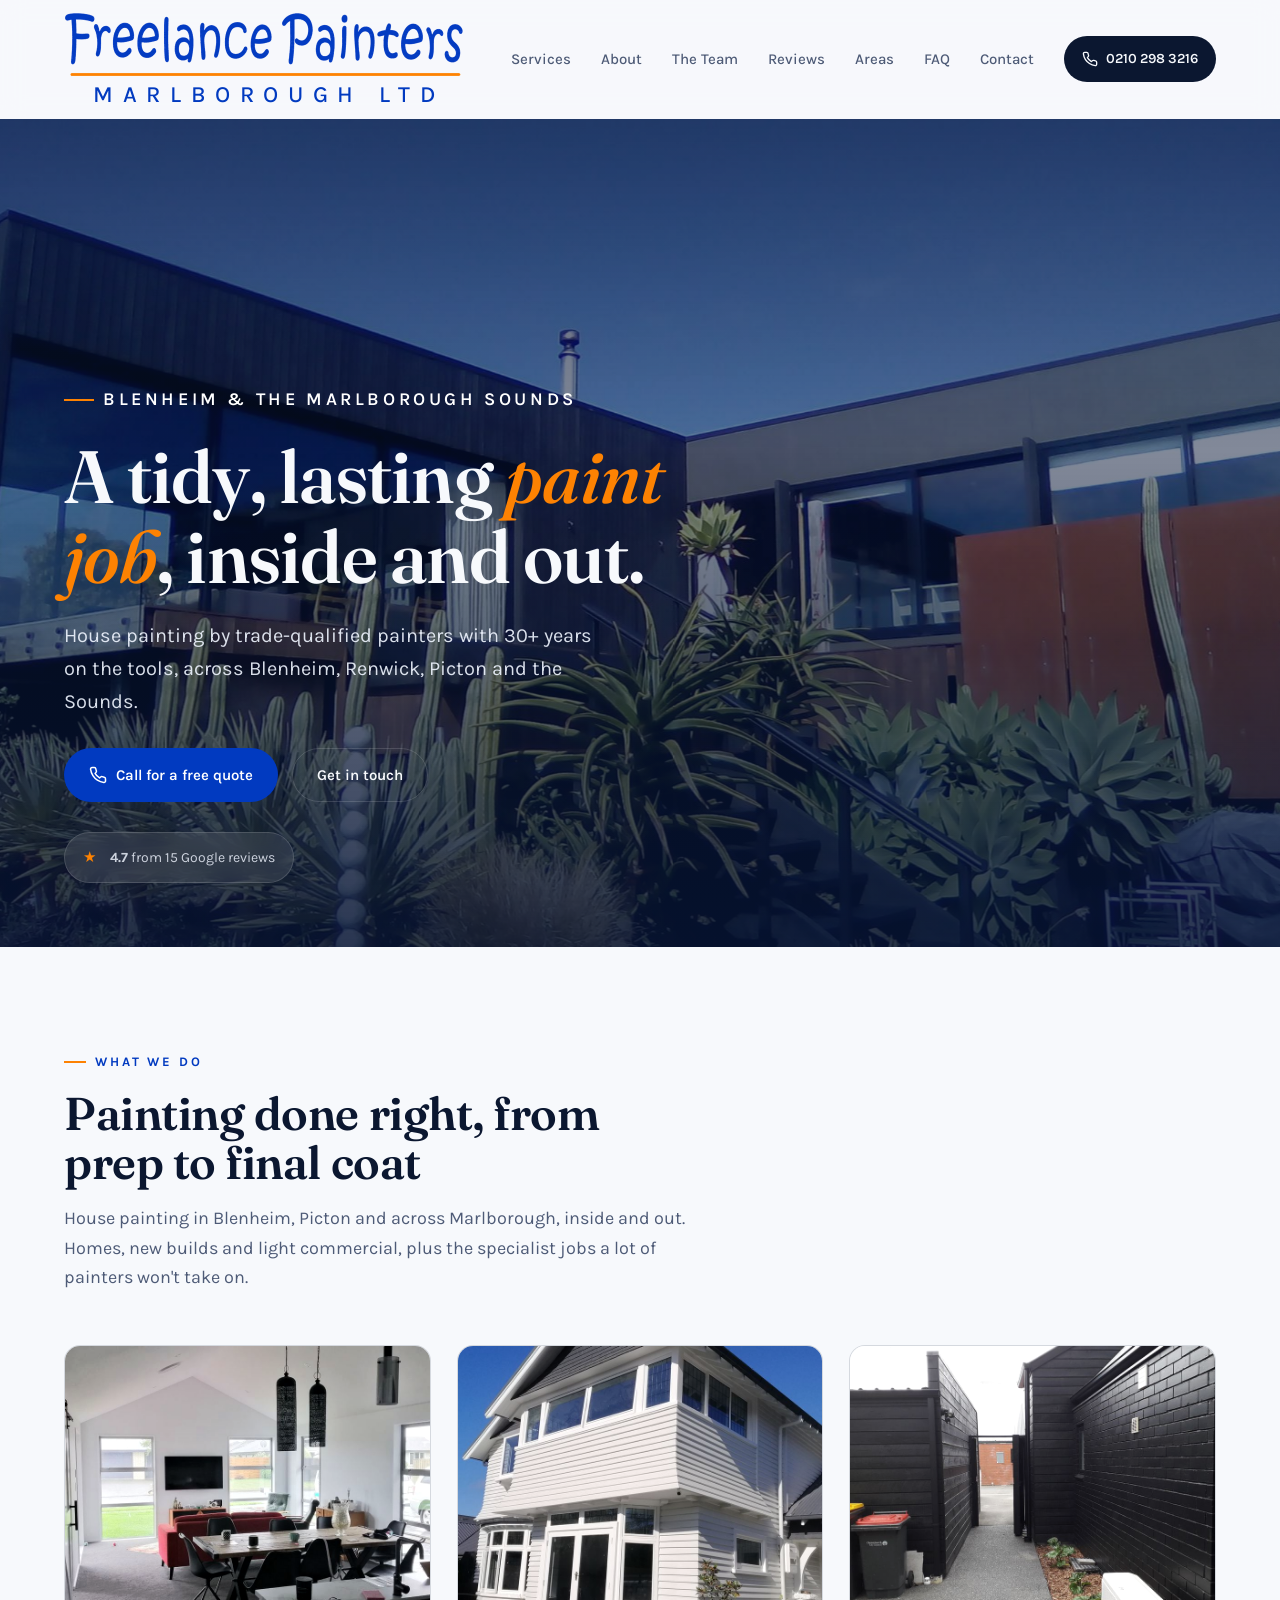
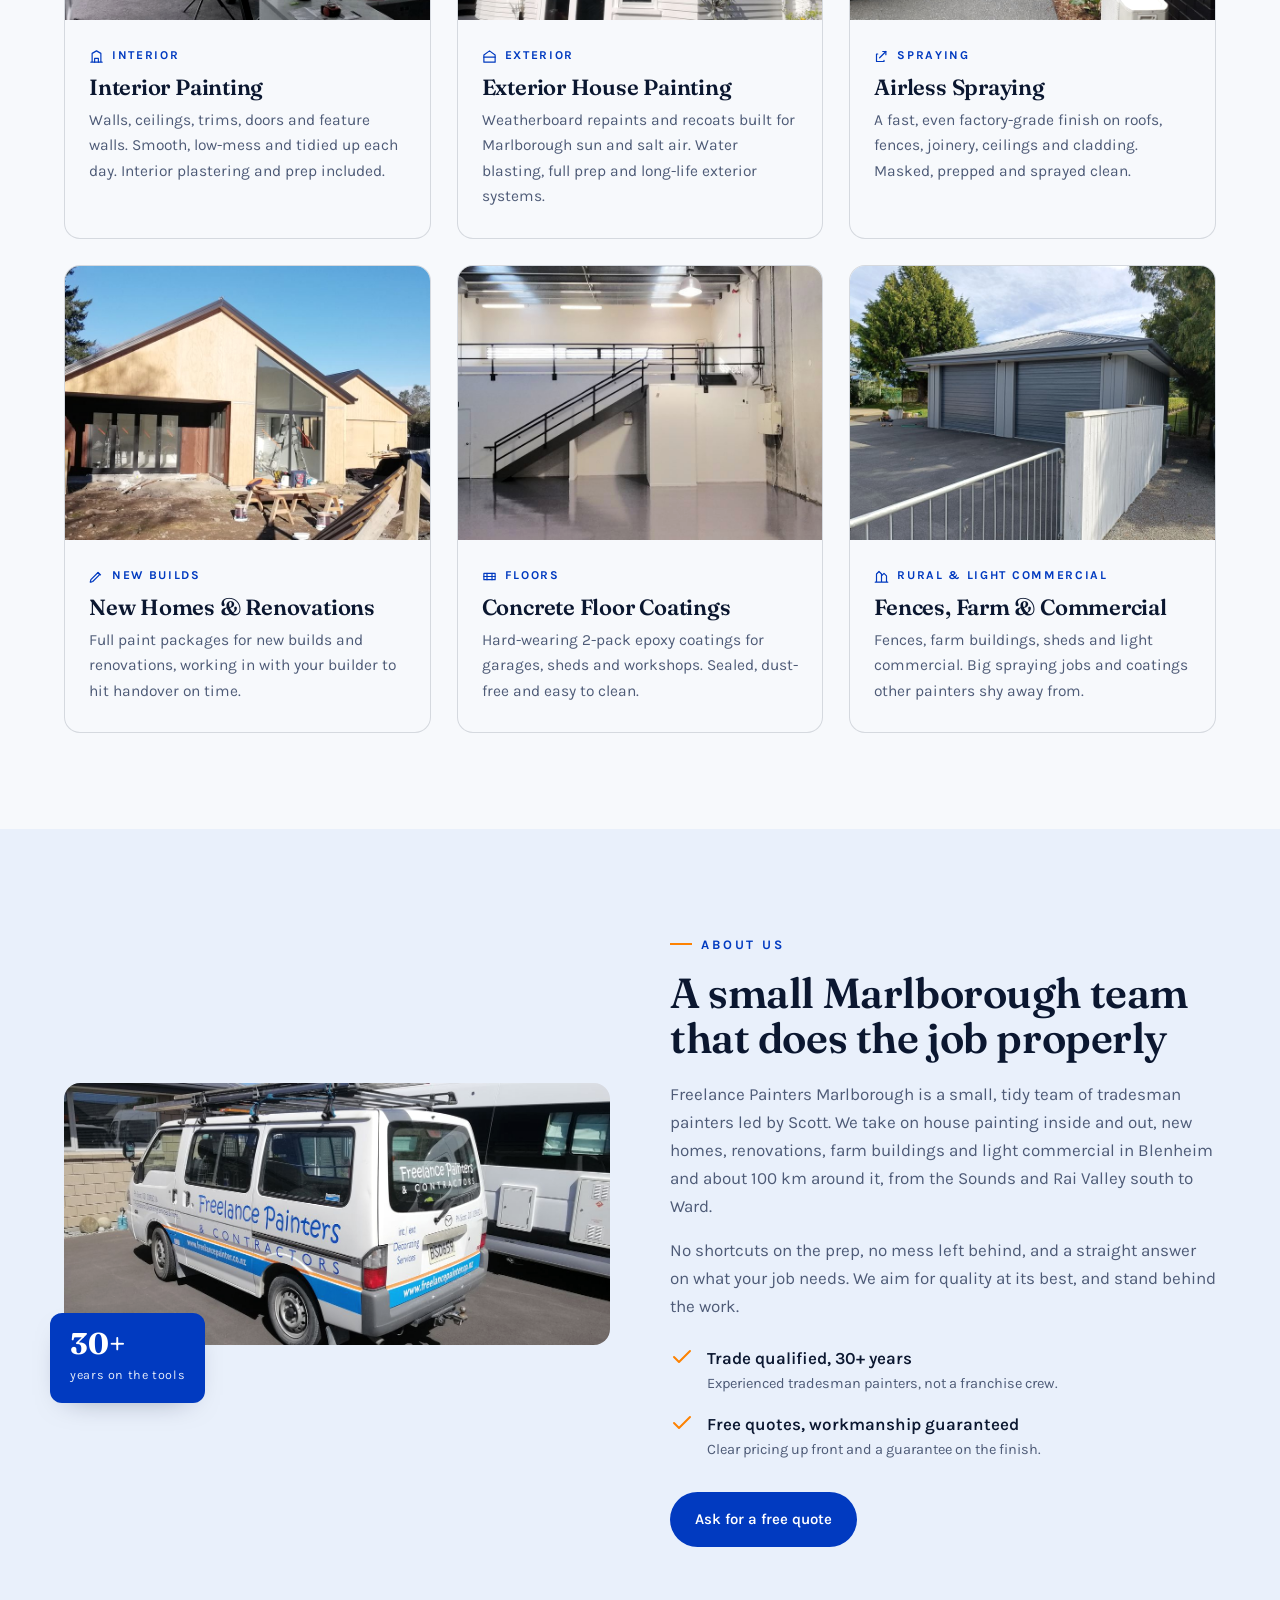
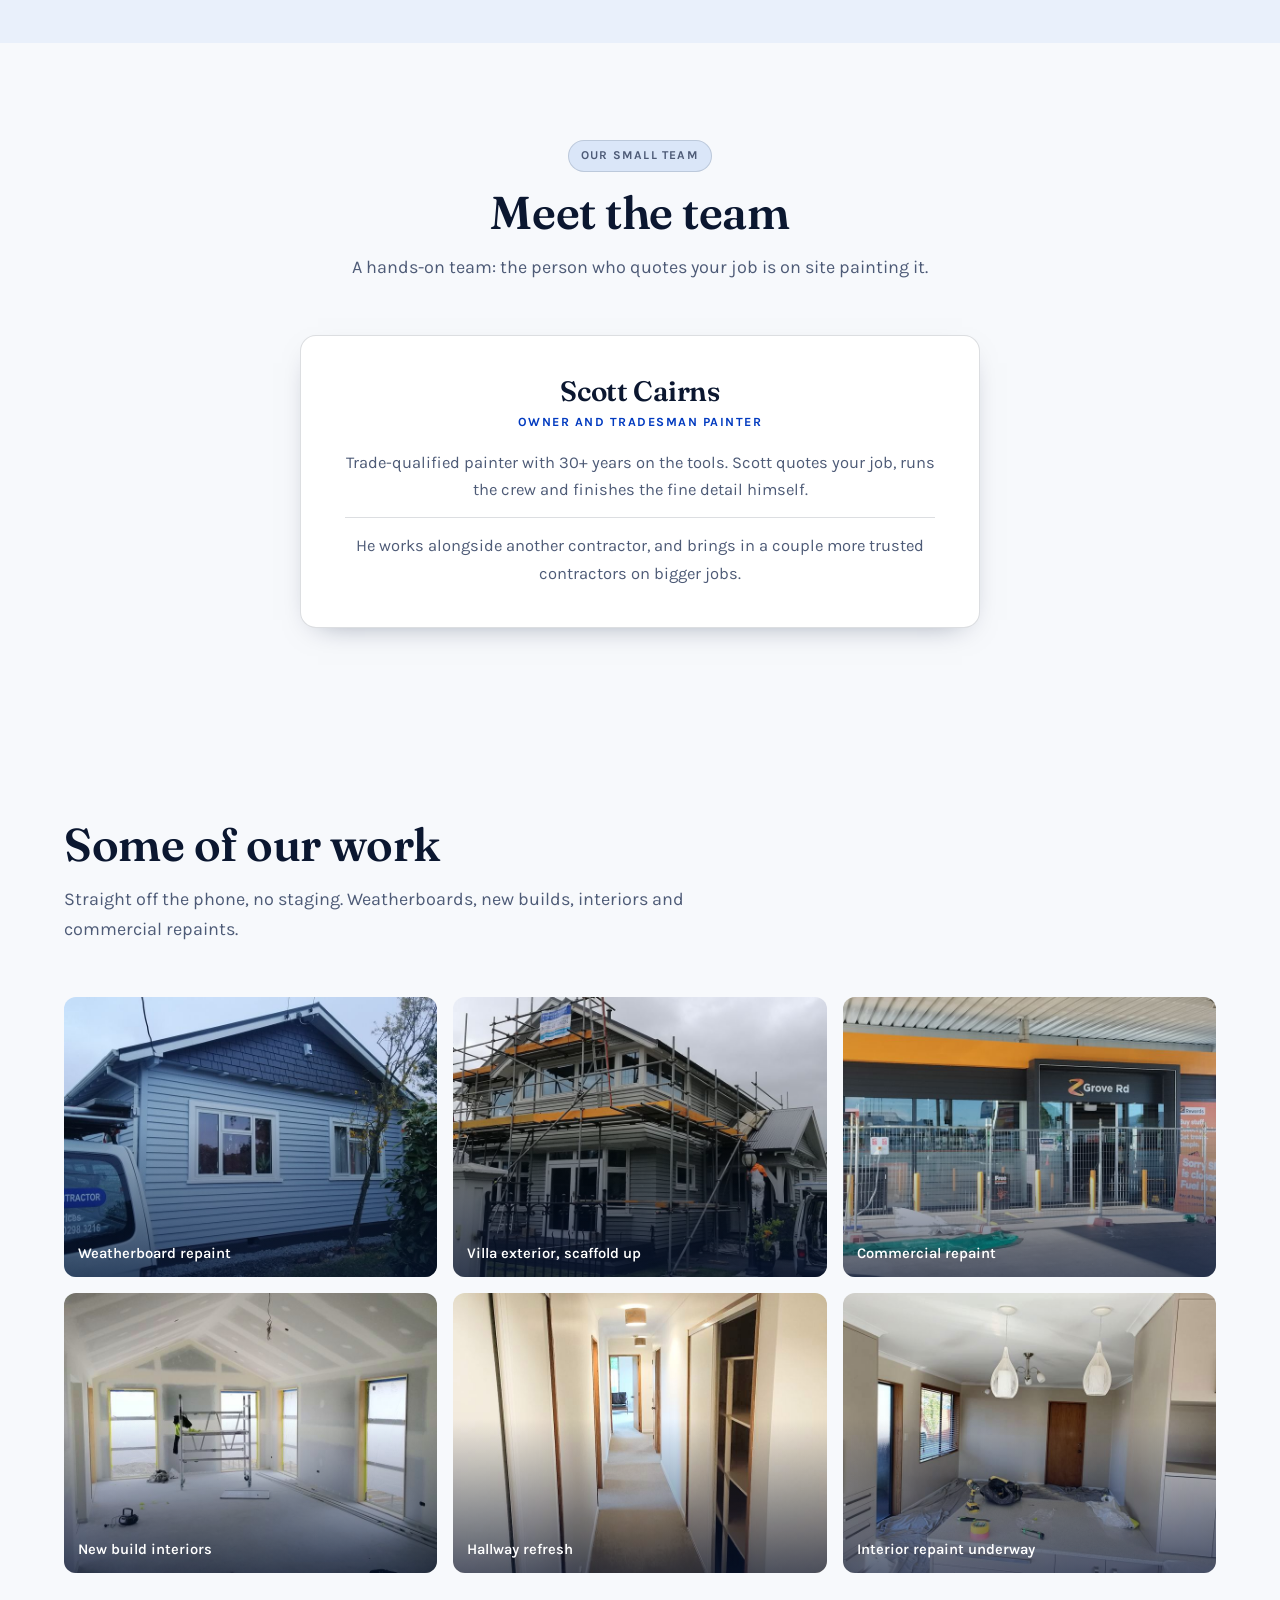
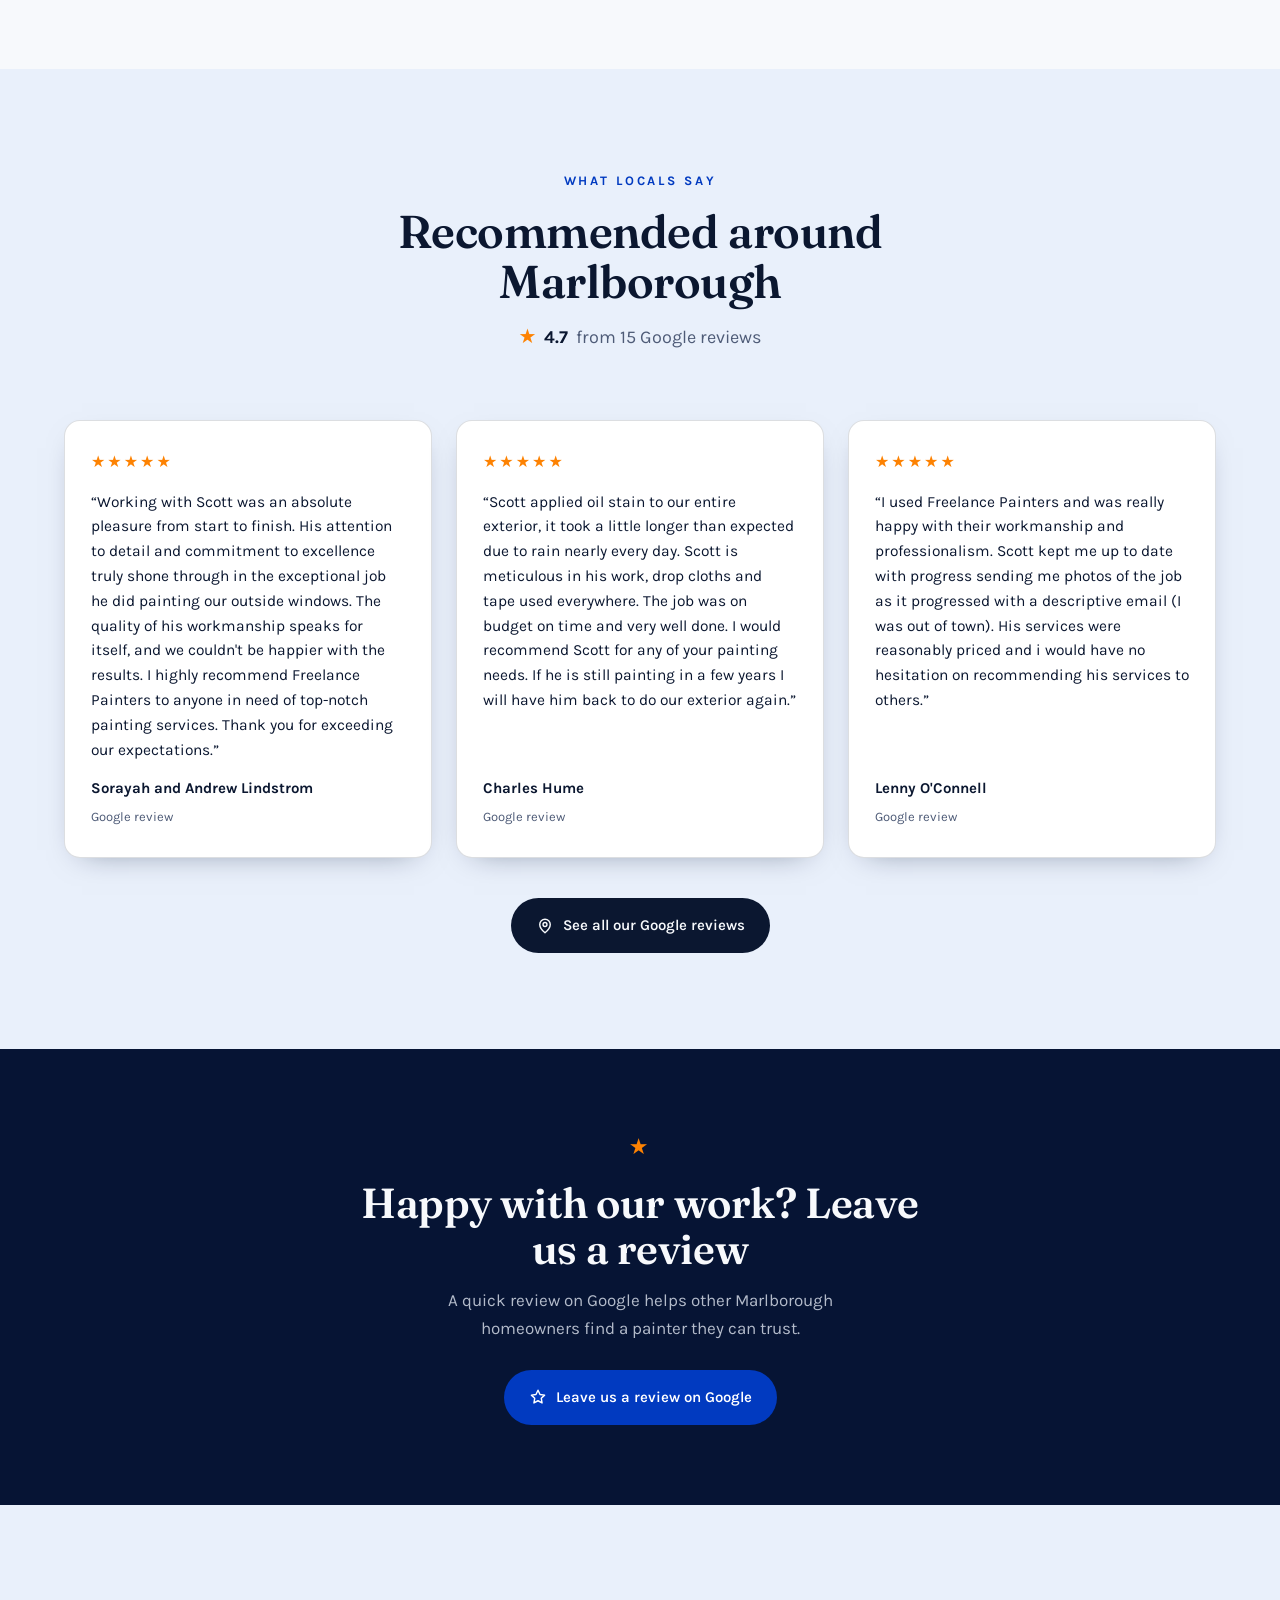
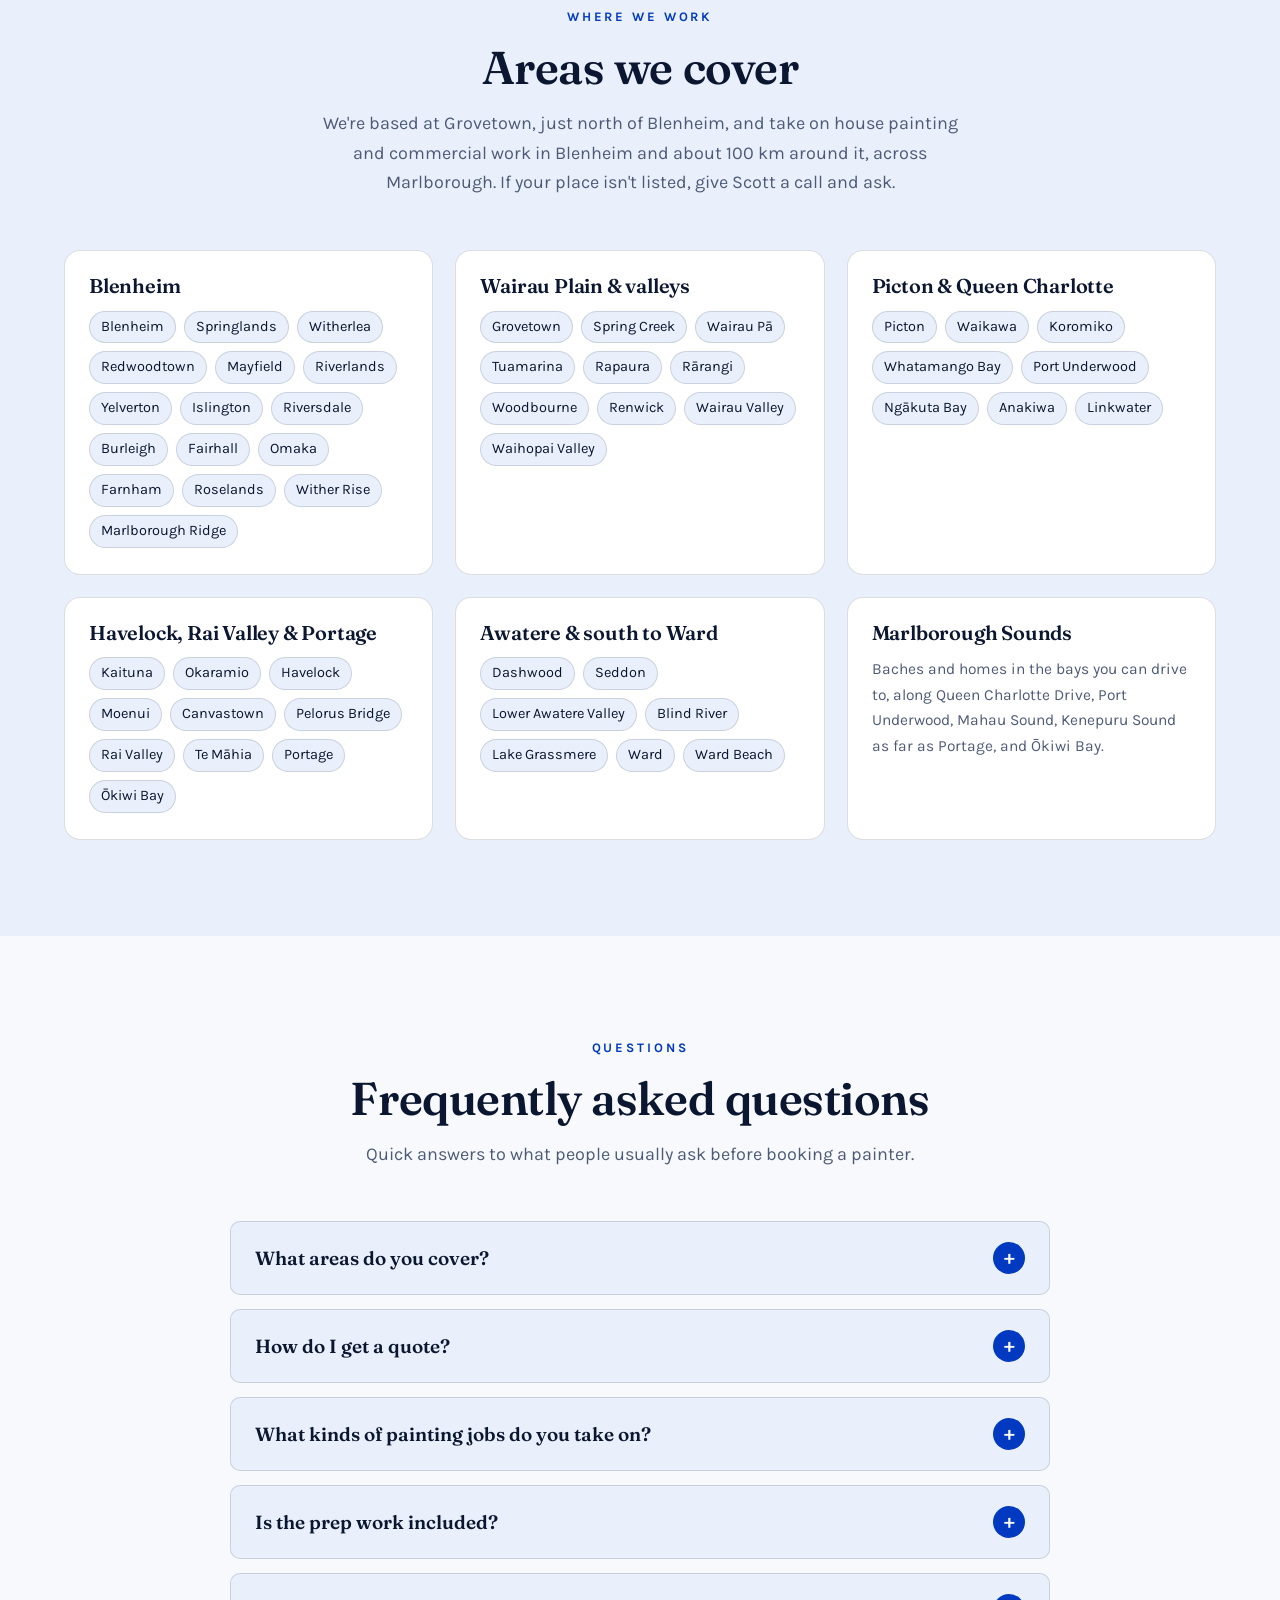
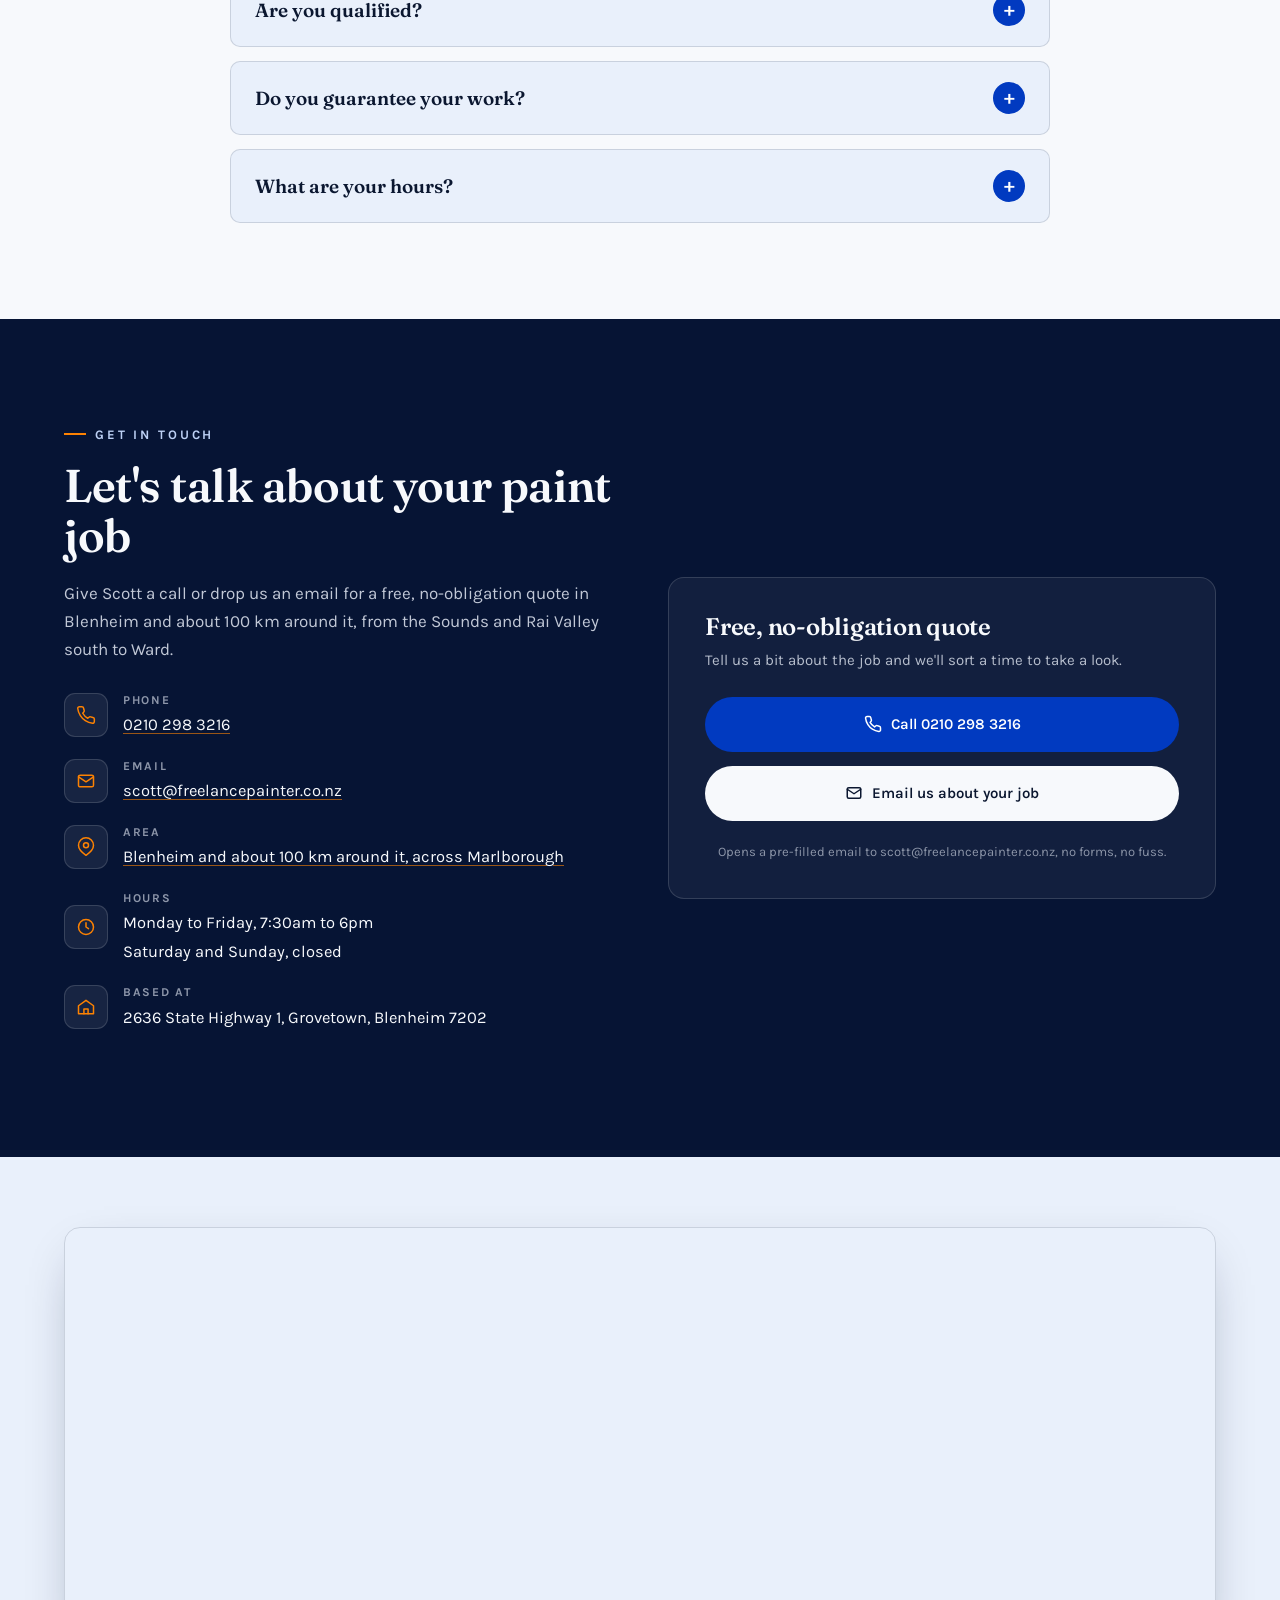
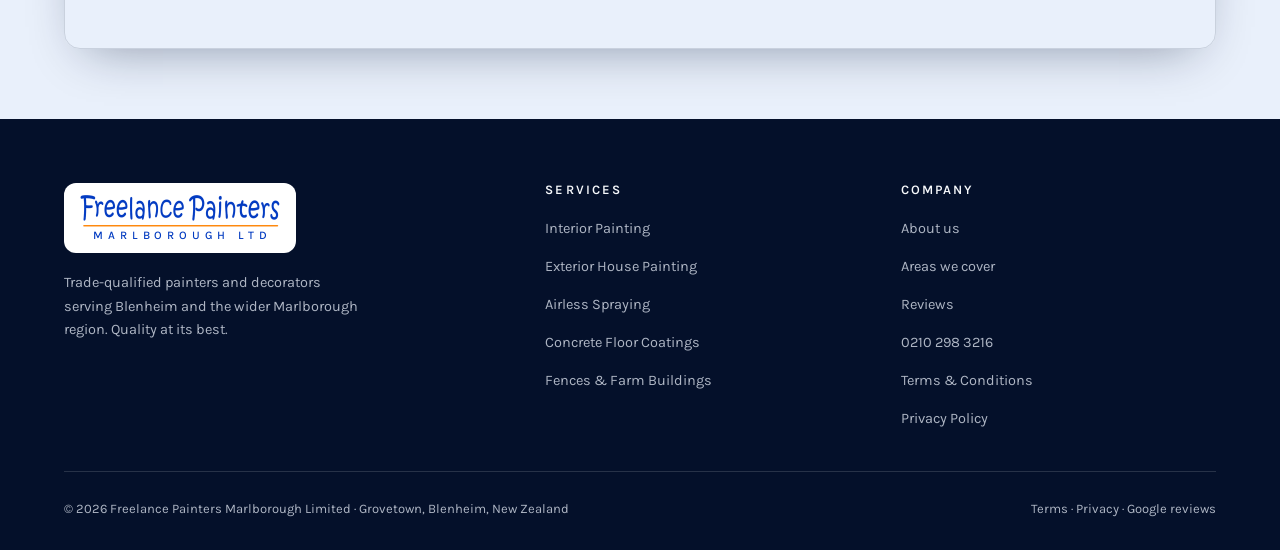
==== commit 1a1efe40: "Audit fixes before launch: claims, terms, contrast, speed, icons From a four-way re-audit of the liv" ====
--- a/index.html
+++ b/index.html
@@ -7,7 +7,9 @@
 <meta name="description" content="House painting in Blenheim, Picton and across Marlborough. Free quotes, call Scott on 0210 298 3216. Interiors, exteriors, airless spraying and floor coatings.">
 <link rel="canonical" href="https://www.freelancepainter.co.nz/">
 <meta name="theme-color" content="#013AC0">
+<link rel="icon" href="/favicon.ico" sizes="48x48">
 <link rel="icon" href="favicon.svg" type="image/svg+xml">
+<link rel="apple-touch-icon" href="/apple-touch-icon.png">
 <meta property="og:site_name" content="Freelance Painters Marlborough Ltd">
 <meta property="og:locale" content="en_NZ">
 <meta property="og:type" content="website">
@@ -26,6 +28,8 @@
 <link rel="preconnect" href="https://fonts.gstatic.com" crossorigin>
 <link href="https://fonts.googleapis.com/css2?family=Fraunces:ital,opsz,wght@0,9..144,400..600;1,9..144,400..600&family=Karla:wght@400;500;600;700&display=swap" rel="stylesheet">
 <link rel="stylesheet" href="styles.css">
+<link rel="preload" as="image" href="img/work-14.jpg" fetchpriority="high">
+<noscript><style>#intro{display:none}.reveal{opacity:1;transform:none}</style></noscript>
 <script type="application/ld+json">
 {
  "@context": "https://schema.org",
@@ -270,6 +274,10 @@
   {
    "@type": "Place",
    "name": "Ward"
+  },
+  {
+   "@type": "Place",
+   "name": "Ward Beach"
   }
  ],
  "sameAs": [
@@ -316,10 +324,10 @@
   },
   {
    "@type": "Question",
-   "name": "Are you qualified and insured?",
+   "name": "Are you qualified?",
    "acceptedAnswer": {
     "@type": "Answer",
-    "text": "Yes. We're trade-qualified painters with more than 30 years on the tools, and as a limited company we carry public liability cover."
+    "text": "Yes. We're trade-qualified painters with more than 30 years on the tools."
    }
   },
   {
@@ -341,8 +349,18 @@
  ]
 }
 </script>
+<script type="application/ld+json">
+{
+ "@context": "https://schema.org",
+ "@type": "WebSite",
+ "@id": "https://www.freelancepainter.co.nz/#website",
+ "name": "Freelance Painters Marlborough",
+ "alternateName": "Freelance Painters Marlborough Ltd",
+ "url": "https://www.freelancepainter.co.nz/"
+}
+</script>
 </head>
-<body>
+<body id="top">
 
 <!-- Intro -->
 <div id="intro" aria-hidden="true">
@@ -378,16 +396,16 @@
   </div>
 </header>
 
-<main id="top">
+<main>
 
 <!-- Hero -->
 <section class="hero">
   <div class="hero-slides" aria-hidden="true">
     <div class="slide active" style="background-image:url('img/work-14.jpg')"></div>
-    <div class="slide" style="background-image:url('img/work-16.jpg')"></div>
+    <div class="slide" data-bg="img/work-16.jpg"></div>
   </div>
   <div class="wrap hero-in">
-    <span class="eyebrow">Blenheim &amp; the Marlborough Sounds</span>
+    <span class="eyebrow">Blenheim &amp; the Marlborough&nbsp;Sounds</span>
     <h1>A tidy, lasting <em>paint job</em>, inside and out.</h1>
     <p class="lead">House painting by trade-qualified painters with 30+ years on the tools, across Blenheim, Renwick, Picton and the Sounds.</p>
     <div class="hero-cta">
@@ -414,7 +432,7 @@
     </div>
     <div class="svc-grid">
       <article class="svc reveal">
-        <div class="shot"><img src="img/work-12.jpg" alt="Finished new-home interior painted white, with a raked ceiling and barn slider door" loading="lazy" width="1600" height="767"></div>
+        <div class="shot"><img src="img/work-12-800.jpg" srcset="img/work-12-800.jpg 800w, img/work-12-1200.jpg 1200w" sizes="(max-width:620px) calc(100vw - 48px), (max-width:900px) calc(50vw - 37px), 370px" alt="Finished new-home interior painted white, with a raked ceiling and barn slider door" loading="lazy" width="800" height="600"></div>
         <div class="body">
           <span class="tag"><svg viewBox="0 0 24 24" fill="none" stroke="currentColor" stroke-width="1.9" stroke-linecap="round" stroke-linejoin="round"><path d="M3 21h18M5 21V7l7-4 7 4v14"/><path d="M9 21v-6h6v6"/></svg>Interior</span>
           <h3>Interior Painting</h3>
@@ -422,7 +440,7 @@
         </div>
       </article>
       <article class="svc reveal">
-        <div class="shot"><img src="img/work-4.jpg" alt="Exterior house painting: a two-storey white weatherboard villa after its repaint" loading="lazy" width="1600" height="767"></div>
+        <div class="shot"><img src="img/work-4-800.jpg" srcset="img/work-4-800.jpg 800w, img/work-4-1200.jpg 1200w" sizes="(max-width:620px) calc(100vw - 48px), (max-width:900px) calc(50vw - 37px), 370px" alt="Exterior house painting: a two-storey white weatherboard villa after its repaint" loading="lazy" width="800" height="600"></div>
         <div class="body">
           <span class="tag"><svg viewBox="0 0 24 24" fill="none" stroke="currentColor" stroke-width="1.9" stroke-linecap="round" stroke-linejoin="round"><path d="M3 9.5 12 3l9 6.5V21H3V9.5Z"/><path d="M3 13h18"/></svg>Exterior</span>
           <h3>Exterior House Painting</h3>
@@ -430,7 +448,7 @@
         </div>
       </article>
       <article class="svc reveal">
-        <div class="shot"><img src="img/work-9.jpg" alt="Black-painted weatherboard and brick on a modern townhouse" loading="lazy" width="1600" height="1600"></div>
+        <div class="shot"><img src="img/work-9-800.jpg" srcset="img/work-9-800.jpg 800w, img/work-9-1200.jpg 1200w" sizes="(max-width:620px) calc(100vw - 48px), (max-width:900px) calc(50vw - 37px), 370px" alt="Black-painted weatherboard and brick on a modern townhouse" loading="lazy" width="800" height="600"></div>
         <div class="body">
           <span class="tag"><svg viewBox="0 0 24 24" fill="none" stroke="currentColor" stroke-width="1.9" stroke-linecap="round" stroke-linejoin="round"><path d="M14 4h5v5"/><path d="M19 4 9 14"/><path d="M6 8H4v12h12v-2"/></svg>Spraying</span>
           <h3>Airless Spraying</h3>
@@ -438,7 +456,7 @@
         </div>
       </article>
       <article class="svc reveal">
-        <div class="shot"><img src="img/work-10.jpg" alt="New plywood-clad home ready for its paint and stain" loading="lazy" width="1600" height="767"></div>
+        <div class="shot"><img src="img/work-10-800.jpg" srcset="img/work-10-800.jpg 800w, img/work-10-1200.jpg 1200w" sizes="(max-width:620px) calc(100vw - 48px), (max-width:900px) calc(50vw - 37px), 370px" alt="New plywood-clad home ready for its paint and stain" loading="lazy" width="800" height="600"></div>
         <div class="body">
           <span class="tag"><svg viewBox="0 0 24 24" fill="none" stroke="currentColor" stroke-width="1.9" stroke-linecap="round" stroke-linejoin="round"><path d="m14.5 5.5 4 4"/><path d="M3 21l3-1 11-11-3-3L3 17l-1 4Z"/></svg>New builds</span>
           <h3>New Homes &amp; Renovations</h3>
@@ -446,7 +464,7 @@
         </div>
       </article>
       <article class="svc reveal">
-        <div class="shot"><img src="img/work-5.jpg" alt="Grey epoxy floor coating in a commercial unit with a black steel stair" loading="lazy" width="1600" height="767"></div>
+        <div class="shot"><img src="img/work-5-800.jpg" srcset="img/work-5-800.jpg 800w, img/work-5-1200.jpg 1200w" sizes="(max-width:620px) calc(100vw - 48px), (max-width:900px) calc(50vw - 37px), 370px" alt="Grey epoxy floor coating in a commercial unit with a black steel stair" loading="lazy" width="800" height="600"></div>
         <div class="body">
           <span class="tag"><svg viewBox="0 0 24 24" fill="none" stroke="currentColor" stroke-width="1.9" stroke-linecap="round" stroke-linejoin="round"><path d="M3 7h18v10H3z"/><path d="M3 12h18M8 7v10M16 7v10"/></svg>Floors</span>
           <h3>Concrete Floor Coatings</h3>
@@ -454,7 +472,7 @@
         </div>
       </article>
       <article class="svc reveal">
-        <div class="shot"><img src="img/work-7.jpg" alt="Freshly painted grey double garage with a white fence in front" loading="lazy" width="1600" height="1200"></div>
+        <div class="shot"><img src="img/work-7-800.jpg" srcset="img/work-7-800.jpg 800w, img/work-7-1200.jpg 1200w" sizes="(max-width:620px) calc(100vw - 48px), (max-width:900px) calc(50vw - 37px), 370px" alt="Freshly painted grey double garage with a white fence in front" loading="lazy" width="800" height="600"></div>
         <div class="body">
           <span class="tag"><svg viewBox="0 0 24 24" fill="none" stroke="currentColor" stroke-width="1.9" stroke-linecap="round" stroke-linejoin="round"><path d="M4 21V8l4-4 4 4v13M12 21V11l4-4 4 4v10M2 21h20"/></svg>Rural &amp; light commercial</span>
           <h3>Fences, Farm &amp; Commercial</h3>
@@ -470,17 +488,16 @@
   <div class="wrap">
     <div class="about-grid">
       <div class="about-media about-van reveal">
-        <img src="img/work-8.jpg" alt="The whole Freelance Painters Marlborough van, signwritten and loaded with ladders for the day" loading="lazy" width="2000" height="958">
+        <img src="img/work-8.jpg" alt="The whole Freelance Painters Marlborough van, signwritten and loaded with ladders for the day" loading="lazy" width="1200" height="575">
         <div class="corner"><b>30+</b><span>years on the tools</span></div>
       </div>
       <div class="about-copy reveal">
         <span class="kicker">About us</span>
         <h2>A small Marlborough team that does the job properly</h2>
-        <p>Freelance Painters Marlborough is a small, tidy team of tradesman painters led by Scott. We take on house painting inside and out, new homes, renovations, farm buildings and light commercial in Blenheim and about 100 km around it.</p>
+        <p>Freelance Painters Marlborough is a small, tidy team of tradesman painters led by Scott. We take on house painting inside and out, new homes, renovations, farm buildings and light commercial in Blenheim and about 100&nbsp;km around it, from the Sounds and Rai Valley south to Ward.</p>
         <p>No shortcuts on the prep, no mess left behind, and a straight answer on what your job needs. We aim for quality at its best, and stand behind the work.</p>
         <ul class="checklist">
           <li><svg viewBox="0 0 24 24" fill="none" stroke="currentColor" stroke-width="2" stroke-linecap="round" stroke-linejoin="round"><path d="M20 6 9 17l-5-5"/></svg><div>Trade qualified, 30+ years<span>Experienced tradesman painters, not a franchise crew.</span></div></li>
-          <li><svg viewBox="0 0 24 24" fill="none" stroke="currentColor" stroke-width="2" stroke-linecap="round" stroke-linejoin="round"><path d="M20 6 9 17l-5-5"/></svg><div>Fully insured<span>A limited company carrying public liability cover.</span></div></li>
           <li><svg viewBox="0 0 24 24" fill="none" stroke="currentColor" stroke-width="2" stroke-linecap="round" stroke-linejoin="round"><path d="M20 6 9 17l-5-5"/></svg><div>Free quotes, workmanship guaranteed<span>Clear pricing up front and a guarantee on the finish.</span></div></li>
         </ul>
         <a class="btn btn-primary" href="#contact">Ask for a free quote</a>
@@ -498,9 +515,7 @@
       <p>A hands-on team: the person who quotes your job is on site painting it.</p>
     </div>
     <article class="crew crew-solo reveal">
-      <!-- SCOTT'S PHOTO: when Scott sends his photo, save it as img/scott.jpg (portrait, about 800 x 1000 px)
-           and put this line here, setting width and height to the real pixel size. The card switches to a
-           photo-and-text layout by itself.
+      <!-- Photo of Scott: add img/scott.jpg (portrait) and this line, with its real width and height.
       <div class="crew-photo"><img src="img/scott.jpg" alt="Scott Cairns, owner of Freelance Painters Marlborough, painting on a job" width="800" height="1000" loading="lazy"></div>
       -->
       <div class="crew-body">
@@ -521,12 +536,12 @@
       <p>Straight off the phone, no staging. Weatherboards, new builds, interiors and commercial repaints.</p>
     </div>
     <div class="gal-grid">
-      <figure class="gal-item reveal"><img src="img/work-11.jpg" alt="Light blue weatherboard house after an exterior repaint, with the Freelance Painters van out front" loading="lazy" width="1600" height="1600"><figcaption>Weatherboard repaint</figcaption></figure>
-      <figure class="gal-item reveal"><img src="img/work-15.jpg" alt="Two-storey villa exterior repaint underway with scaffolding up" loading="lazy" width="1600" height="767"><figcaption>Villa exterior, scaffold up</figcaption></figure>
-      <figure class="gal-item reveal"><img src="img/work-2.jpg" alt="Z service station on Grove Road, Blenheim, fenced off during its refresh" loading="lazy" width="1600" height="3130"><figcaption>Commercial repaint</figcaption></figure>
-      <figure class="gal-item reveal"><img src="img/work-1.jpg" alt="New-build interior with a raked ceiling, stopped and primed ready for paint" loading="lazy" width="1600" height="1600"><figcaption>New build interiors</figcaption></figure>
-      <figure class="gal-item reveal"><img src="img/work-6.jpg" alt="Repainted hallway with fresh light walls and timber-framed wardrobe doors" loading="lazy" width="1600" height="2133"><figcaption>Hallway refresh</figcaption></figure>
-      <figure class="gal-item reveal"><img src="img/work-3.jpg" alt="Kitchen and dining repaint underway with drop sheets down" loading="lazy" width="1600" height="1200"><figcaption>Interior repaint underway</figcaption></figure>
+      <figure class="gal-item reveal"><img src="img/work-11-800.jpg" srcset="img/work-11-800.jpg 800w, img/work-11-1200.jpg 1200w" sizes="(max-width:620px) calc(100vw - 48px), (max-width:900px) calc(50vw - 37px), 370px" alt="Light blue weatherboard house after an exterior repaint, with the Freelance Painters van out front" loading="lazy" width="800" height="600"><figcaption>Weatherboard repaint</figcaption></figure>
+      <figure class="gal-item reveal"><img src="img/work-15-800.jpg" srcset="img/work-15-800.jpg 800w, img/work-15-1200.jpg 1200w" sizes="(max-width:620px) calc(100vw - 48px), (max-width:900px) calc(50vw - 37px), 370px" alt="Two-storey villa exterior repaint underway with scaffolding up" loading="lazy" width="800" height="600"><figcaption>Villa exterior, scaffold up</figcaption></figure>
+      <figure class="gal-item reveal"><img src="img/work-2-800.jpg" srcset="img/work-2-800.jpg 800w, img/work-2-1200.jpg 1200w" sizes="(max-width:620px) calc(100vw - 48px), (max-width:900px) calc(50vw - 37px), 370px" alt="Z service station on Grove Road, Blenheim, fenced off during its refresh" loading="lazy" width="800" height="600"><figcaption>Commercial repaint</figcaption></figure>
+      <figure class="gal-item reveal"><img src="img/work-1-800.jpg" srcset="img/work-1-800.jpg 800w, img/work-1-1200.jpg 1200w" sizes="(max-width:620px) calc(100vw - 48px), (max-width:900px) calc(50vw - 37px), 370px" alt="New-build interior with a raked ceiling, stopped and primed ready for paint" loading="lazy" width="800" height="600"><figcaption>New build interiors</figcaption></figure>
+      <figure class="gal-item reveal"><img src="img/work-6-800.jpg" srcset="img/work-6-800.jpg 800w, img/work-6-1200.jpg 1200w" sizes="(max-width:620px) calc(100vw - 48px), (max-width:900px) calc(50vw - 37px), 370px" alt="Repainted hallway with fresh light walls and timber-framed wardrobe doors" loading="lazy" width="800" height="600"><figcaption>Hallway refresh</figcaption></figure>
+      <figure class="gal-item reveal"><img src="img/work-3-800.jpg" srcset="img/work-3-800.jpg 800w, img/work-3-1200.jpg 1200w" sizes="(max-width:620px) calc(100vw - 48px), (max-width:900px) calc(50vw - 37px), 370px" alt="Kitchen and dining repaint underway with drop sheets down" loading="lazy" width="800" height="600"><figcaption>Interior repaint underway</figcaption></figure>
     </div>
   </div>
 </section>
@@ -543,17 +558,17 @@
       <article class="rev reveal">
         <div class="stars" role="img" aria-label="5 out of 5 stars">★★★★★</div>
         <p>“Working with Scott was an absolute pleasure from start to finish. His attention to detail and commitment to excellence truly shone through in the exceptional job he did painting our outside windows. The quality of his workmanship speaks for itself, and we couldn't be happier with the results. I highly recommend Freelance Painters to anyone in need of top-notch painting services. Thank you for exceeding our expectations.”</p>
-        <div class="who"><div><b>Sorayah and Andrew Lindstrom</b><span>Google review, 2 years ago</span></div></div>
+        <div class="who"><div><b>Sorayah and Andrew Lindstrom</b><span>Google review</span></div></div>
       </article>
       <article class="rev reveal">
         <div class="stars" role="img" aria-label="5 out of 5 stars">★★★★★</div>
         <p>“Scott applied oil stain to our entire exterior, it took a little longer than expected due to rain nearly every day. Scott is meticulous in his work, drop cloths and tape used everywhere. The job was on budget on time and very well done. I would recommend Scott for any of your painting needs. If he is still painting in a few years I will have him back to do our exterior again.”</p>
-        <div class="who"><div><b>Charles Hume</b><span>Google review, 3 years ago</span></div></div>
+        <div class="who"><div><b>Charles Hume</b><span>Google review</span></div></div>
       </article>
       <article class="rev reveal">
         <div class="stars" role="img" aria-label="5 out of 5 stars">★★★★★</div>
         <p>“I used Freelance Painters and was really happy with their workmanship and professionalism. Scott kept me up to date with progress sending me photos of the job as it progressed with a descriptive email (I was out of town). His services were reasonably priced and i would have no hesitation on recommending his services to others.”</p>
-        <div class="who"><div><b>Lenny O'Connell</b><span>Google review, 3 years ago</span></div></div>
+        <div class="who"><div><b>Lenny O'Connell</b><span>Google review</span></div></div>
       </article>
     </div>
     <div class="rev-actions">
@@ -584,7 +599,7 @@
     <div class="sec-head center reveal">
       <span class="kicker">Where we work</span>
       <h2>Areas we cover</h2>
-      <p>We're based at Grovetown, just north of Blenheim, and take on house painting and commercial work in Blenheim and about 100 km around it, across Marlborough. If your place isn't listed, give Scott a call and ask.</p>
+      <p>We're based at Grovetown, just north of Blenheim, and take on house painting and commercial work in Blenheim and about 100&nbsp;km around it, across Marlborough. If your place isn't listed, give Scott a call and ask.</p>
     </div>
     <div class="area-grid">
       <div class="area-group reveal">
@@ -600,12 +615,12 @@
         <ul class="area-list"><li>Picton</li><li>Waikawa</li><li>Koromiko</li><li>Whatamango Bay</li><li>Port Underwood</li><li>Ngākuta Bay</li><li>Anakiwa</li><li>Linkwater</li></ul>
       </div>
       <div class="area-group reveal">
-        <h3>Havelock, Rai Valley &amp; Kenepuru to Portage</h3>
+        <h3>Havelock, Rai Valley &amp; Portage</h3>
         <ul class="area-list"><li>Kaituna</li><li>Okaramio</li><li>Havelock</li><li>Moenui</li><li>Canvastown</li><li>Pelorus Bridge</li><li>Rai Valley</li><li>Te Māhia</li><li>Portage</li><li>Ōkiwi Bay</li></ul>
       </div>
       <div class="area-group reveal">
         <h3>Awatere &amp; south to Ward</h3>
-        <ul class="area-list"><li>Dashwood</li><li>Seddon</li><li>Lower Awatere Valley</li><li>Blind River</li><li>Lake Grassmere</li><li>Ward</li></ul>
+        <ul class="area-list"><li>Dashwood</li><li>Seddon</li><li>Lower Awatere Valley</li><li>Blind River</li><li>Lake Grassmere</li><li>Ward</li><li>Ward Beach</li></ul>
       </div>
       <div class="area-group reveal">
         <h3>Marlborough Sounds</h3>
@@ -641,8 +656,8 @@
         <p>Yes. Prep is part of the job, including water blasting, plastering, sanding and masking, and we tidy up at the end of each day.</p>
       </details>
       <details class="faq-item">
-        <summary>Are you qualified and insured?</summary>
-        <p>Yes. We're trade-qualified painters with more than 30 years on the tools, and as a limited company we carry public liability cover.</p>
+        <summary>Are you qualified?</summary>
+        <p>Yes. We're trade-qualified painters with more than 30 years on the tools.</p>
       </details>
       <details class="faq-item">
         <summary>Do you guarantee your work?</summary>
@@ -663,7 +678,7 @@
       <div class="reveal">
         <span class="kicker">Get in touch</span>
         <h2>Let's talk about your paint job</h2>
-        <p class="lead">Give Scott a call or drop us an email for a free, no-obligation quote anywhere within about 100 km of Blenheim.</p>
+        <p class="lead">Give Scott a call or drop us an email for a free, no-obligation quote in Blenheim and about 100&nbsp;km around it, from the Sounds and Rai Valley south to Ward.</p>
         <div class="info-rows">
           <div class="info-row">
             <span class="ic"><svg viewBox="0 0 24 24" fill="none" stroke="currentColor" stroke-width="1.8" stroke-linecap="round" stroke-linejoin="round"><path d="M22 16.9v3a2 2 0 0 1-2.2 2 19.8 19.8 0 0 1-8.6-3.1 19.5 19.5 0 0 1-6-6A19.8 19.8 0 0 1 2.1 4.2 2 2 0 0 1 4.1 2h3a2 2 0 0 1 2 1.7c.1.9.4 1.8.7 2.7a2 2 0 0 1-.5 2.1L8.1 9.9a16 16 0 0 0 6 6l1.4-1.2a2 2 0 0 1 2.1-.5c.9.3 1.8.6 2.7.7a2 2 0 0 1 1.7 2Z"/></svg></span>
@@ -675,7 +690,7 @@
           </div>
           <div class="info-row">
             <span class="ic"><svg viewBox="0 0 24 24" fill="none" stroke="currentColor" stroke-width="1.8" stroke-linecap="round" stroke-linejoin="round"><path d="M21 10c0 6-9 12-9 12s-9-6-9-12a9 9 0 0 1 18 0Z"/><circle cx="12" cy="10" r="3"/></svg></span>
-            <div><b>Area</b><a href="#areas">Blenheim and about 100 km around it, across Marlborough</a></div>
+            <div><b>Area</b><a href="#areas">Blenheim and about 100&nbsp;km around it, across Marlborough</a></div>
           </div>
           <div class="info-row">
             <span class="ic"><svg viewBox="0 0 24 24" fill="none" stroke="currentColor" stroke-width="1.8" stroke-linecap="round" stroke-linejoin="round"><circle cx="12" cy="12" r="9"/><path d="M12 7v5l3 2"/></svg></span>
@@ -752,12 +767,12 @@
     </div>
     <div class="footer-bottom">
       <span>© <span id="yr">2026</span> Freelance Painters Marlborough Limited · Grovetown, Blenheim, New Zealand</span>
-      <span><a href="terms.html">Terms</a> · <a href="privacy.html">Privacy</a> · <a href="https://maps.google.com/?cid=1918433775097159955" target="_blank" rel="noopener">Reviews</a></span>
+      <span><a href="terms.html">Terms</a> · <a href="privacy.html">Privacy</a> · <a href="https://maps.google.com/?cid=1918433775097159955" target="_blank" rel="noopener">Google reviews</a></span>
     </div>
   </div>
 </footer>
 
 <script>document.getElementById('yr').textContent=new Date().getFullYear();</script>
-<script src="app.js"></script>
+<script src="app.js" onerror="document.body.classList.add('loaded');document.querySelectorAll('.reveal').forEach(function(e){e.classList.add('in')})"></script>
 </body>
 </html>
--- a/styles.css
+++ b/styles.css
@@ -109,9 +109,10 @@
 .hero{position:relative;min-height:92vh;display:flex;align-items:flex-end;background:var(--espresso);overflow:hidden;color:var(--paper)}
 .hero-slides{position:absolute;inset:0;z-index:0}
 .hero-slides .slide{position:absolute;inset:0;background-size:cover;background-position:center;opacity:0;transition:opacity 1.6s ease;transform:scale(1.06);filter:saturate(.92) contrast(1.03)}
-.hero-slides .slide.active{opacity:1;animation:kenburns 8s ease forwards}
+.hero-slides .slide.active{opacity:1}
+.hero-slides .slide.active,.hero-slides .slide.leaving{animation:kenburns 8s ease forwards}
 @keyframes kenburns{from{transform:scale(1.06)}to{transform:scale(1.14)}}
-.hero::after{content:"";position:absolute;inset:0;z-index:1;background:linear-gradient(180deg,rgba(6,20,52,.58) 0%,rgba(6,20,52,.38) 40%,rgba(6,20,52,.86) 100%)}
+.hero::after{content:"";position:absolute;inset:0;z-index:1;background:linear-gradient(180deg,rgba(6,20,52,.70) 0%,rgba(6,20,52,.50) 40%,rgba(6,20,52,.86) 100%)}
 .hero-in{position:relative;z-index:2;padding:120px 24px 64px;width:100%}
 .eyebrow{display:inline-flex;align-items:center;gap:9px;font-family:"Karla",sans-serif;font-size:13px;letter-spacing:.24em;text-transform:uppercase;color:#BCD0F4;margin-bottom:22px}
 .eyebrow::before{content:"";width:26px;height:2px;background:var(--orange)}
@@ -199,6 +200,7 @@
 .contact-grid{display:grid;grid-template-columns:1fr 1fr;gap:56px;align-items:center}
 .contact h2{font-size:clamp(30px,4.4vw,46px);margin-bottom:18px}
 .contact .lead{color:rgba(240,245,255,.8);margin-bottom:28px;font-size:17px}
+.contact .kicker{color:#BCD0F4}
 .info-rows{display:grid;gap:18px;margin-bottom:30px}
 .info-row{display:flex;gap:15px;align-items:center}
 .info-row .ic{width:44px;height:44px;border-radius:11px;background:rgba(255,255,255,.07);border:1px solid var(--line-lt);display:grid;place-items:center;flex:0 0 auto;color:var(--orange)}
@@ -234,7 +236,7 @@
 .footer-bottom a:hover{color:var(--orange)}
 
 /* ---------- Legal pages ---------- */
-.legal{padding:130px 0 90px;background:var(--paper)}
+.legal{padding:64px 0 90px;background:var(--paper)}
 .legal .wrap{max-width:820px}
 .legal .kicker{margin-bottom:14px}
 .legal h1{font-size:clamp(34px,6vw,54px);margin-bottom:10px}
@@ -251,6 +253,7 @@
   .nav-links .nav-cta{margin:14px 24px 4px;justify-content:center}
   .burger{display:inline-flex}
         .svc-grid,.crew-grid,.rev-grid{grid-template-columns:1fr 1fr}
+  .rev-grid>:last-child:nth-child(odd){grid-column:1/-1}
   .about-grid,.contact-grid{grid-template-columns:1fr;gap:40px}
   .about-media .corner{left:16px}
   .footer-top{grid-template-columns:1fr 1fr}
@@ -269,7 +272,7 @@
   .contact-card{padding:26px}
 }
 @media(prefers-reduced-motion:reduce){
-  .hero-slides .slide,.hero-slides .slide.active{animation:none;transition:opacity .4s}
+  .hero-slides .slide,.hero-slides .slide.active,.hero-slides .slide.leaving{animation:none;transition:opacity .4s}
   .reveal{transition:none;opacity:1;transform:none}
   *{scroll-behavior:auto}
 }
@@ -298,7 +301,7 @@
 }
 
 /* Hero location line, a little bigger (client request) */
-.hero .eyebrow{font-size:clamp(15px,1.6vw,18px);letter-spacing:.2em;font-weight:600}
+.hero .eyebrow{font-size:clamp(15px,1.6vw,18px);letter-spacing:.2em;font-weight:600;color:#fff}
 .hero .eyebrow::before{width:30px}
 @media(max-width:620px){.hero .eyebrow{letter-spacing:.14em}}
 
@@ -348,7 +351,7 @@
 
 /* About: the van photo shows its whole frame (Scott asked for the whole van).
    The frame follows the photo's own shape and the badge hangs below it, clear of the van. */
-.about-van img{aspect-ratio:auto 2000 / 958;height:auto;object-fit:contain}
+.about-van img{aspect-ratio:auto 1200 / 575;height:auto;object-fit:contain}
 .about-van{margin-bottom:44px}
 .about-van .corner{bottom:-58px}
 @media(max-width:620px){.about-van{margin-bottom:0}}
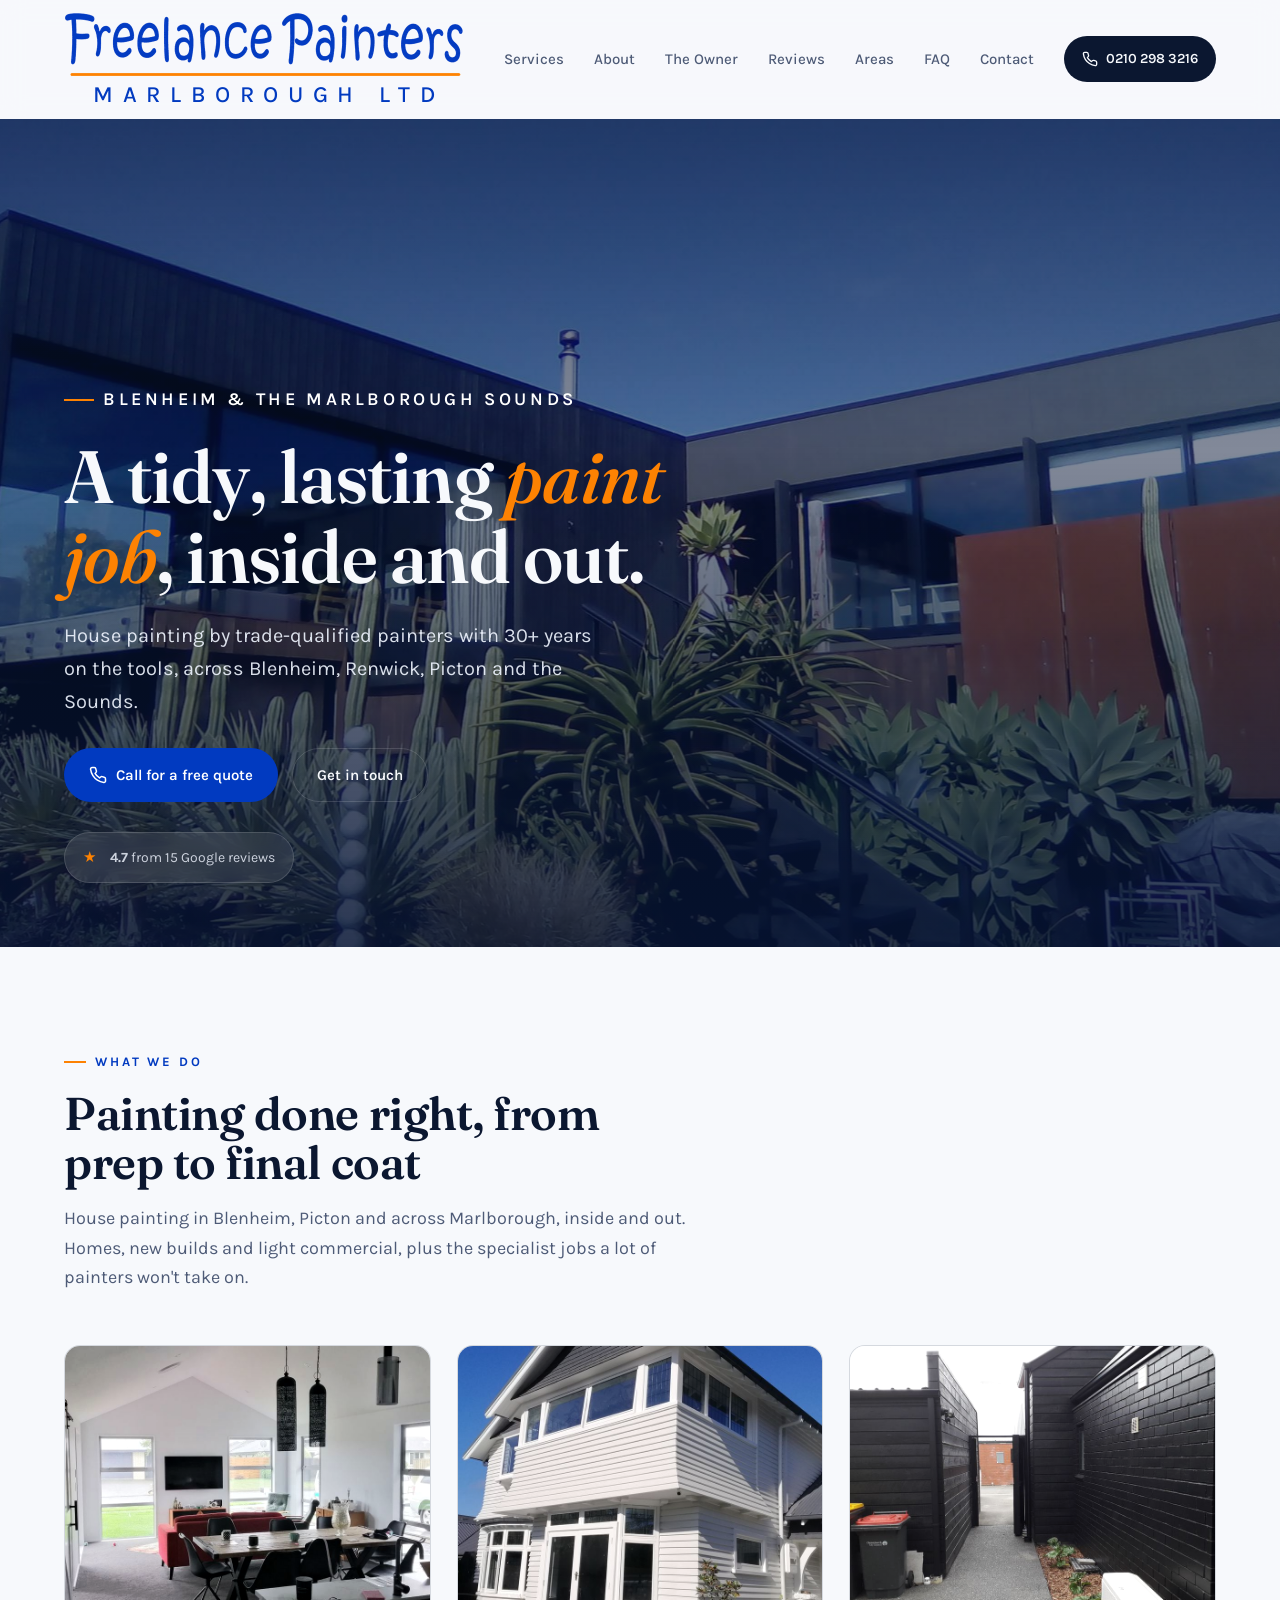
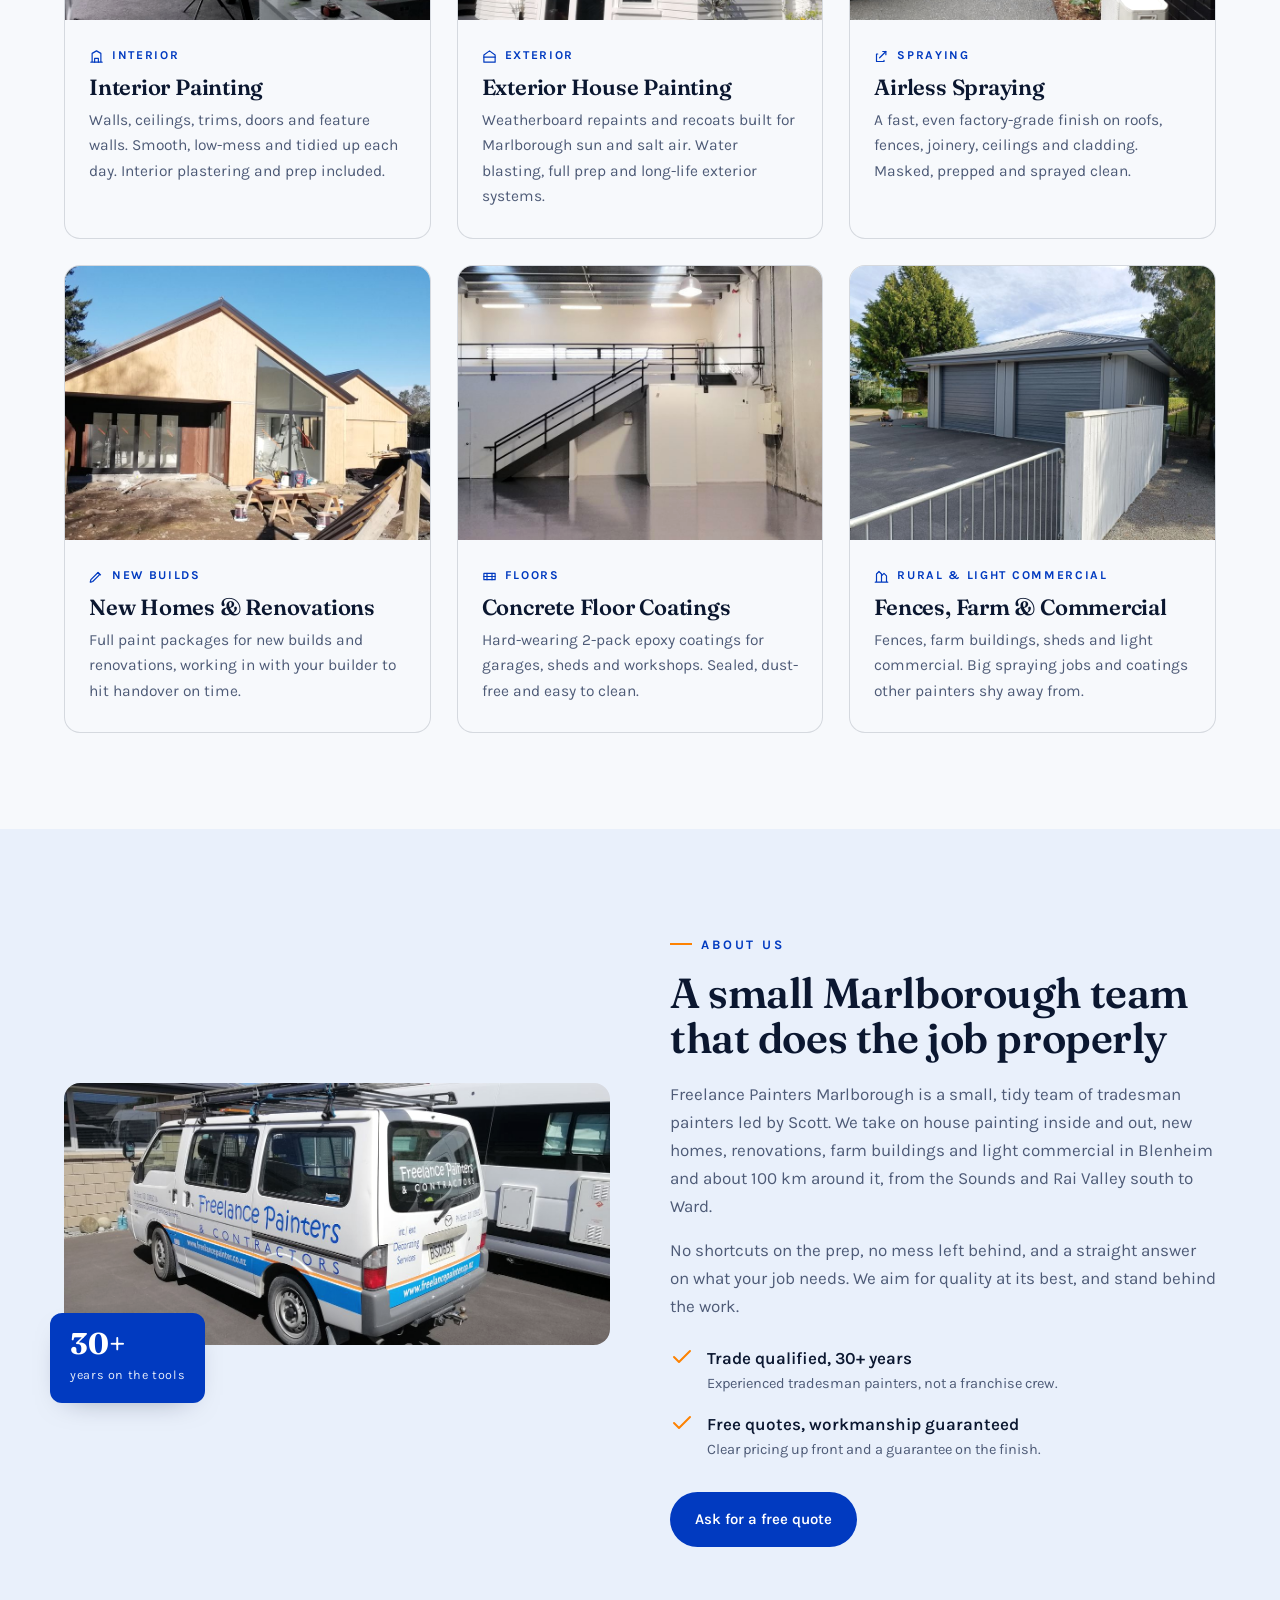
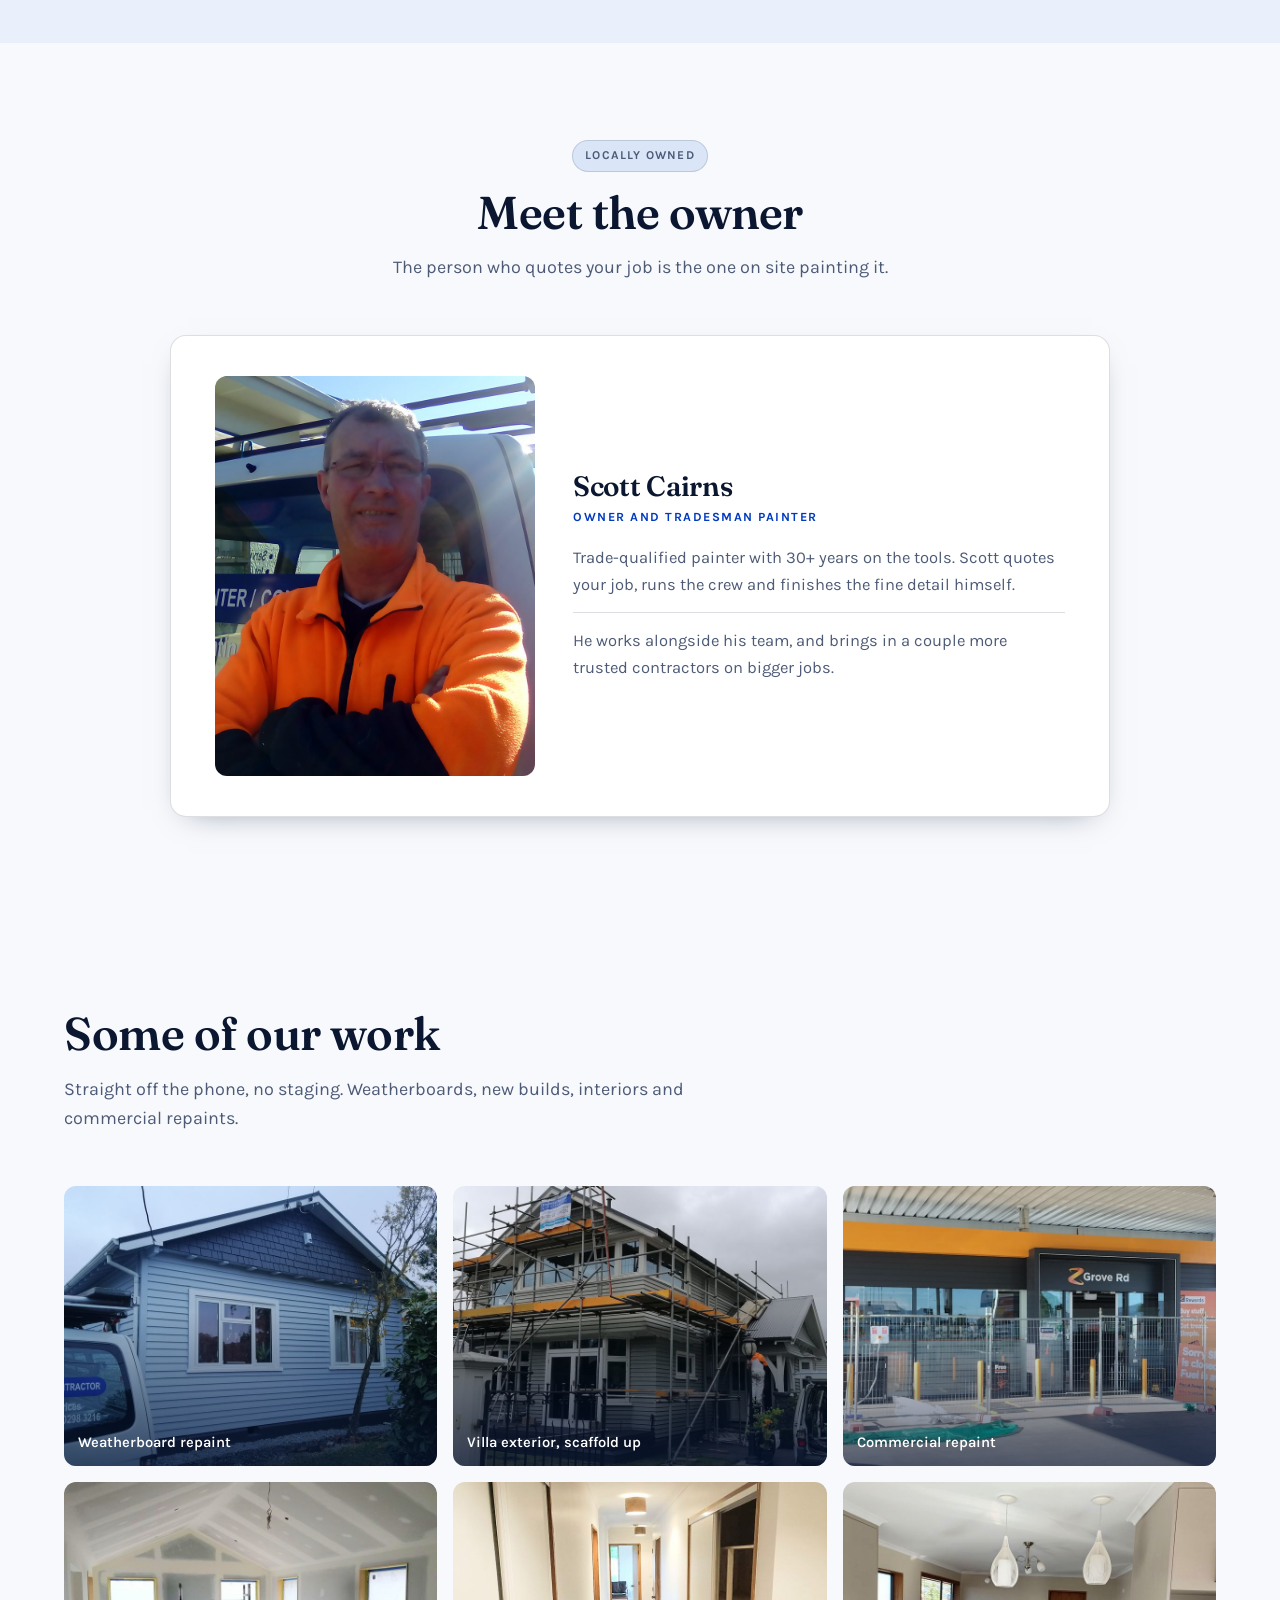
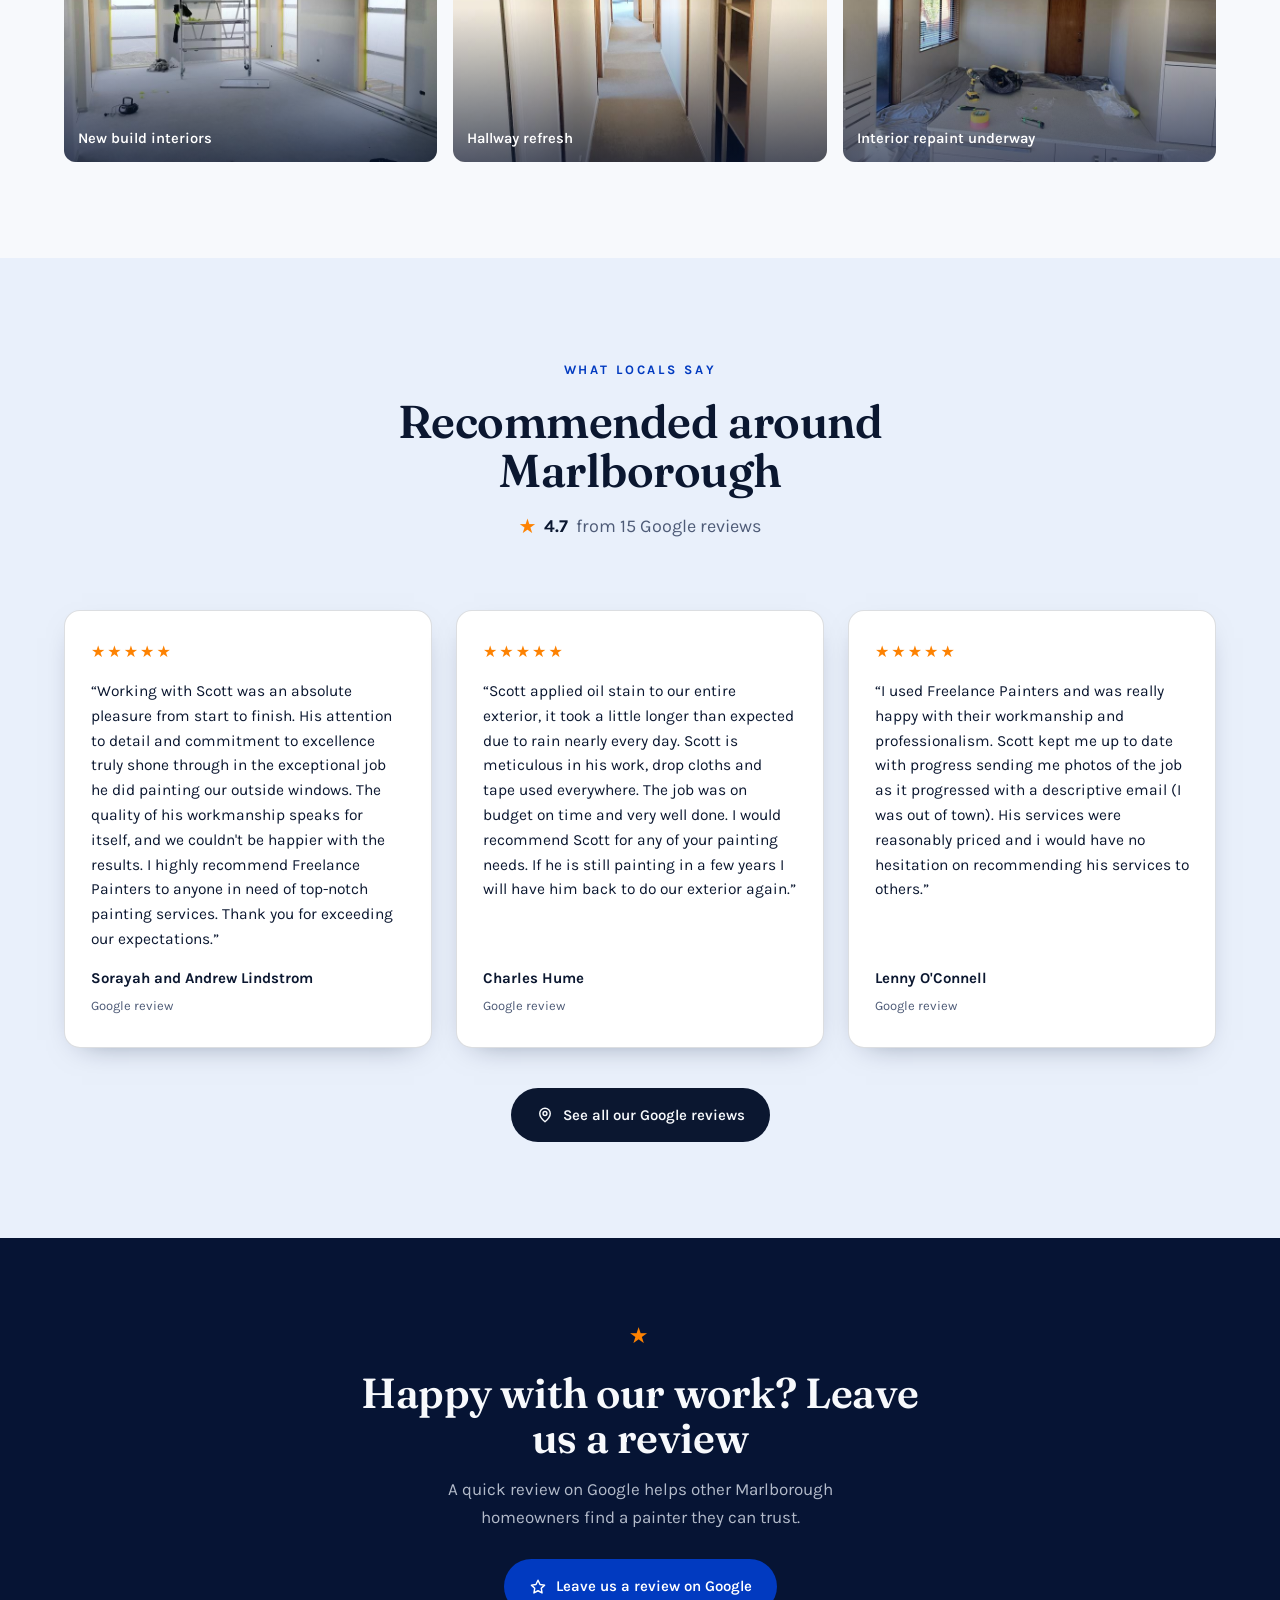
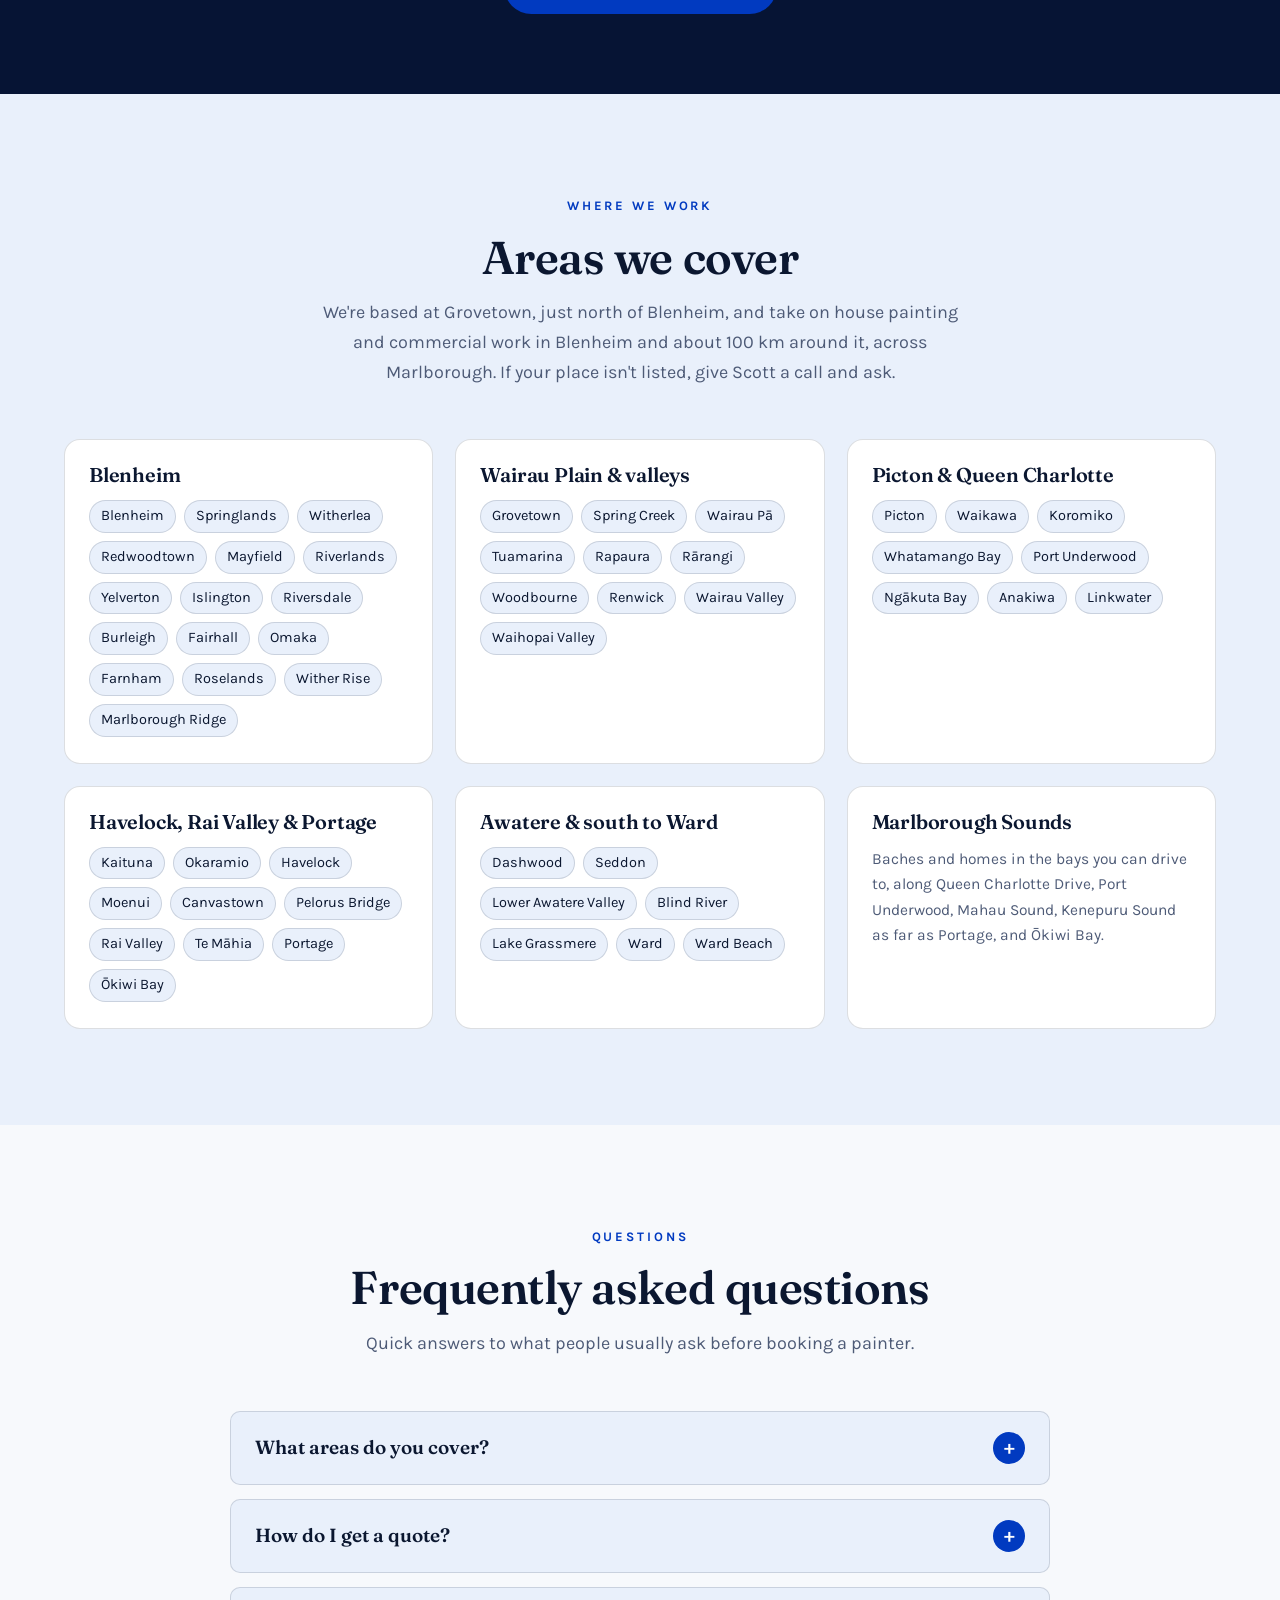
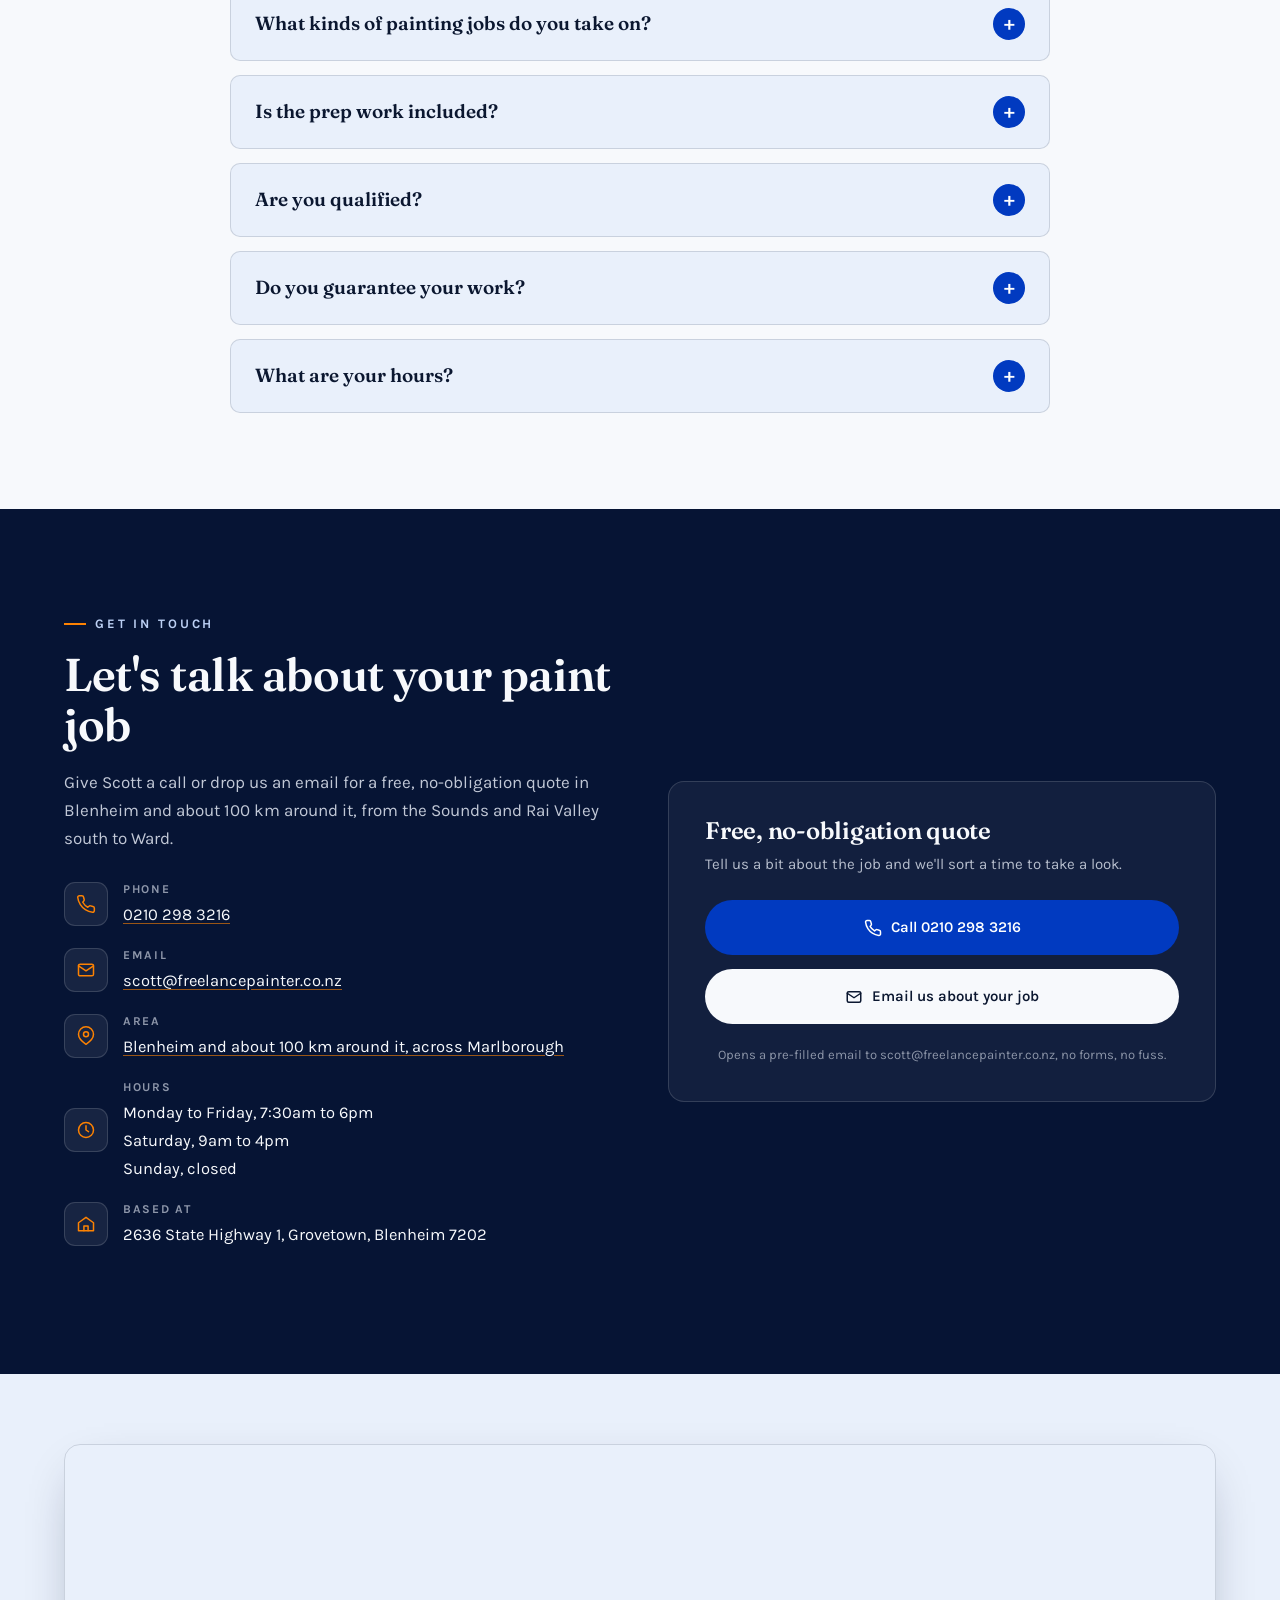
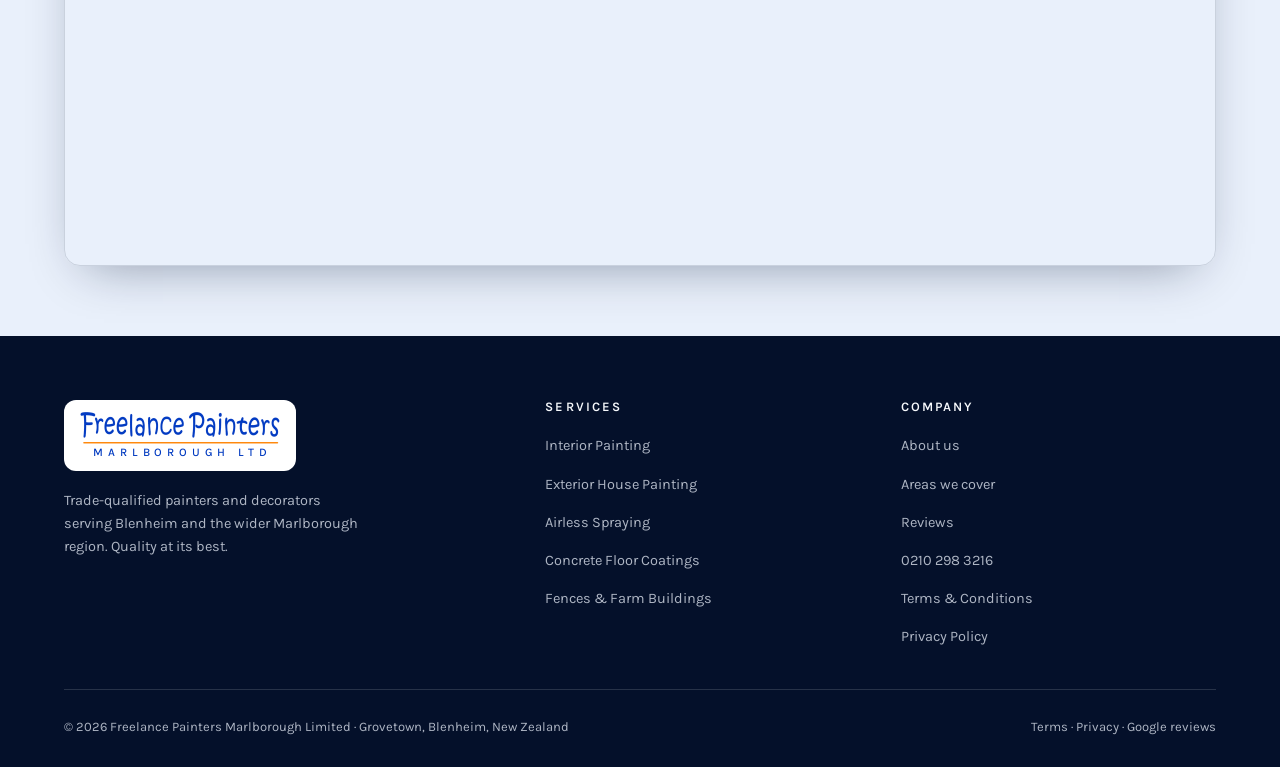
==== commit e5d47d8d: "Meet the owner: Scott's photo, his team and Saturday hours From Scott's call on 4 Nov 2026. The team" ====
--- a/index.html
+++ b/index.html
@@ -68,6 +68,14 @@
    ],
    "opens": "07:30",
    "closes": "18:00"
+  },
+  {
+   "@type": "OpeningHoursSpecification",
+   "dayOfWeek": [
+    "Saturday"
+   ],
+   "opens": "09:00",
+   "closes": "16:00"
   }
  ],
  "areaServed": [
@@ -343,7 +351,7 @@
    "name": "What are your hours?",
    "acceptedAnswer": {
     "@type": "Answer",
-    "text": "Monday to Friday, 7:30am to 6pm. We're closed on Saturday and Sunday."
+    "text": "Monday to Friday, 7:30am to 6pm, and Saturday, 9am to 4pm. We're closed on Sunday, but you're welcome to email any time."
    }
   }
  ]
@@ -381,7 +389,7 @@
     <nav class="nav-links" aria-label="Primary">
       <a class="lnk" href="#services">Services</a>
       <a class="lnk" href="#about">About</a>
-      <a class="lnk" href="#crew">The Team</a>
+      <a class="lnk" href="#crew">The Owner</a>
       <a class="lnk" href="#reviews">Reviews</a>
       <a class="lnk lnk-areas" href="#areas">Areas</a>
       <a class="lnk" href="#faq">FAQ</a>
@@ -510,19 +518,17 @@
 <section class="band paper" id="crew">
   <div class="wrap">
     <div class="sec-head center reveal">
-      <span class="badge-lt">Our small team</span>
-      <h2 style="margin-top:16px">Meet the team</h2>
-      <p>A hands-on team: the person who quotes your job is on site painting it.</p>
+      <span class="badge-lt">Locally owned</span>
+      <h2 style="margin-top:16px">Meet the owner</h2>
+      <p>The person who quotes your job is the one on site painting it.</p>
     </div>
     <article class="crew crew-solo reveal">
-      <!-- Photo of Scott: add img/scott.jpg (portrait) and this line, with its real width and height.
-      <div class="crew-photo"><img src="img/scott.jpg" alt="Scott Cairns, owner of Freelance Painters Marlborough, painting on a job" width="800" height="1000" loading="lazy"></div>
-      -->
+      <div class="crew-photo"><img src="img/scott-800.jpg" srcset="img/scott-800.jpg 800w, img/scott-1200.jpg 1200w" sizes="(max-width:620px) 300px, (max-width:900px) 240px, 320px" alt="Scott Cairns, owner of Freelance Painters Marlborough, in hi-vis beside his work van" width="800" height="1000" loading="lazy"></div>
       <div class="crew-body">
         <h3>Scott Cairns</h3>
         <div class="role">Owner and tradesman painter</div>
         <p>Trade-qualified painter with 30+ years on the tools. Scott quotes your job, runs the crew and finishes the fine detail himself.</p>
-        <p class="crew-note">He works alongside another contractor, and brings in a couple more trusted contractors on bigger jobs.</p>
+        <p class="crew-note">He works alongside his team, and brings in a couple more trusted contractors on bigger jobs.</p>
       </div>
     </article>
   </div>
@@ -665,7 +671,7 @@
       </details>
       <details class="faq-item">
         <summary>What are your hours?</summary>
-        <p>Monday to Friday, 7:30am to 6pm. We're closed on Saturday and Sunday.</p>
+        <p>Monday to Friday, 7:30am to 6pm, and Saturday, 9am to 4pm. We're closed on Sunday, but you're welcome to email any time.</p>
       </details>
     </div>
   </div>
@@ -694,7 +700,7 @@
           </div>
           <div class="info-row">
             <span class="ic"><svg viewBox="0 0 24 24" fill="none" stroke="currentColor" stroke-width="1.8" stroke-linecap="round" stroke-linejoin="round"><circle cx="12" cy="12" r="9"/><path d="M12 7v5l3 2"/></svg></span>
-            <div><b>Hours</b><span>Monday to Friday, 7:30am to 6pm<br>Saturday and Sunday, closed</span></div>
+            <div><b>Hours</b><span>Monday to Friday, 7:30am to 6pm<br>Saturday, 9am to 4pm<br>Sunday, closed</span></div>
           </div>
           <div class="info-row">
             <span class="ic"><svg viewBox="0 0 24 24" fill="none" stroke="currentColor" stroke-width="1.8" stroke-linecap="round" stroke-linejoin="round"><path d="M3 10.5 12 4l9 6.5V20H3v-9.5Z"/><path d="M9.5 20v-5.5h5V20"/></svg></span>
--- a/styles.css
+++ b/styles.css
@@ -356,19 +356,20 @@
 .about-van .corner{bottom:-58px}
 @media(max-width:620px){.about-van{margin-bottom:0}}
 
-/* Team: one card for Scott. If a .crew-photo is added, it becomes photo plus text. */
+/* Owner: one card for Scott, his photo beside the text (stacked on phones). */
 .crew-solo{max-width:680px;margin:0 auto;padding:40px 44px;background:#fff;box-shadow:var(--shadow-sm)}
 .crew-solo .crew-note{margin-top:14px;padding-top:14px;border-top:1px solid var(--line)}
 .crew-solo:hover{transform:none;box-shadow:var(--shadow-sm)}
 .crew-solo h3{font-size:28px;margin-bottom:6px}
 .crew-solo .role{margin-bottom:16px}
 .crew-solo p{font-size:16.5px}
-.crew-solo:has(.crew-photo){max-width:860px;display:grid;grid-template-columns:240px 1fr;gap:30px;align-items:center;text-align:left}
+.crew-solo:has(.crew-photo){max-width:940px;display:grid;grid-template-columns:320px 1fr;gap:38px;align-items:center;text-align:left}
 .crew-photo img{width:100%;height:auto;aspect-ratio:4/5;object-fit:cover;border-radius:12px}
+@media(max-width:900px){.crew-solo:has(.crew-photo){grid-template-columns:240px 1fr;gap:28px}}
 @media(max-width:620px){
   .crew-solo{padding:28px 22px}
   .crew-solo:has(.crew-photo){grid-template-columns:1fr;text-align:center}
-  .crew-photo{max-width:260px;margin:0 auto}
+  .crew-photo{max-width:300px;margin:0 auto}
 }
 
 /* Reviews: Google rating line */
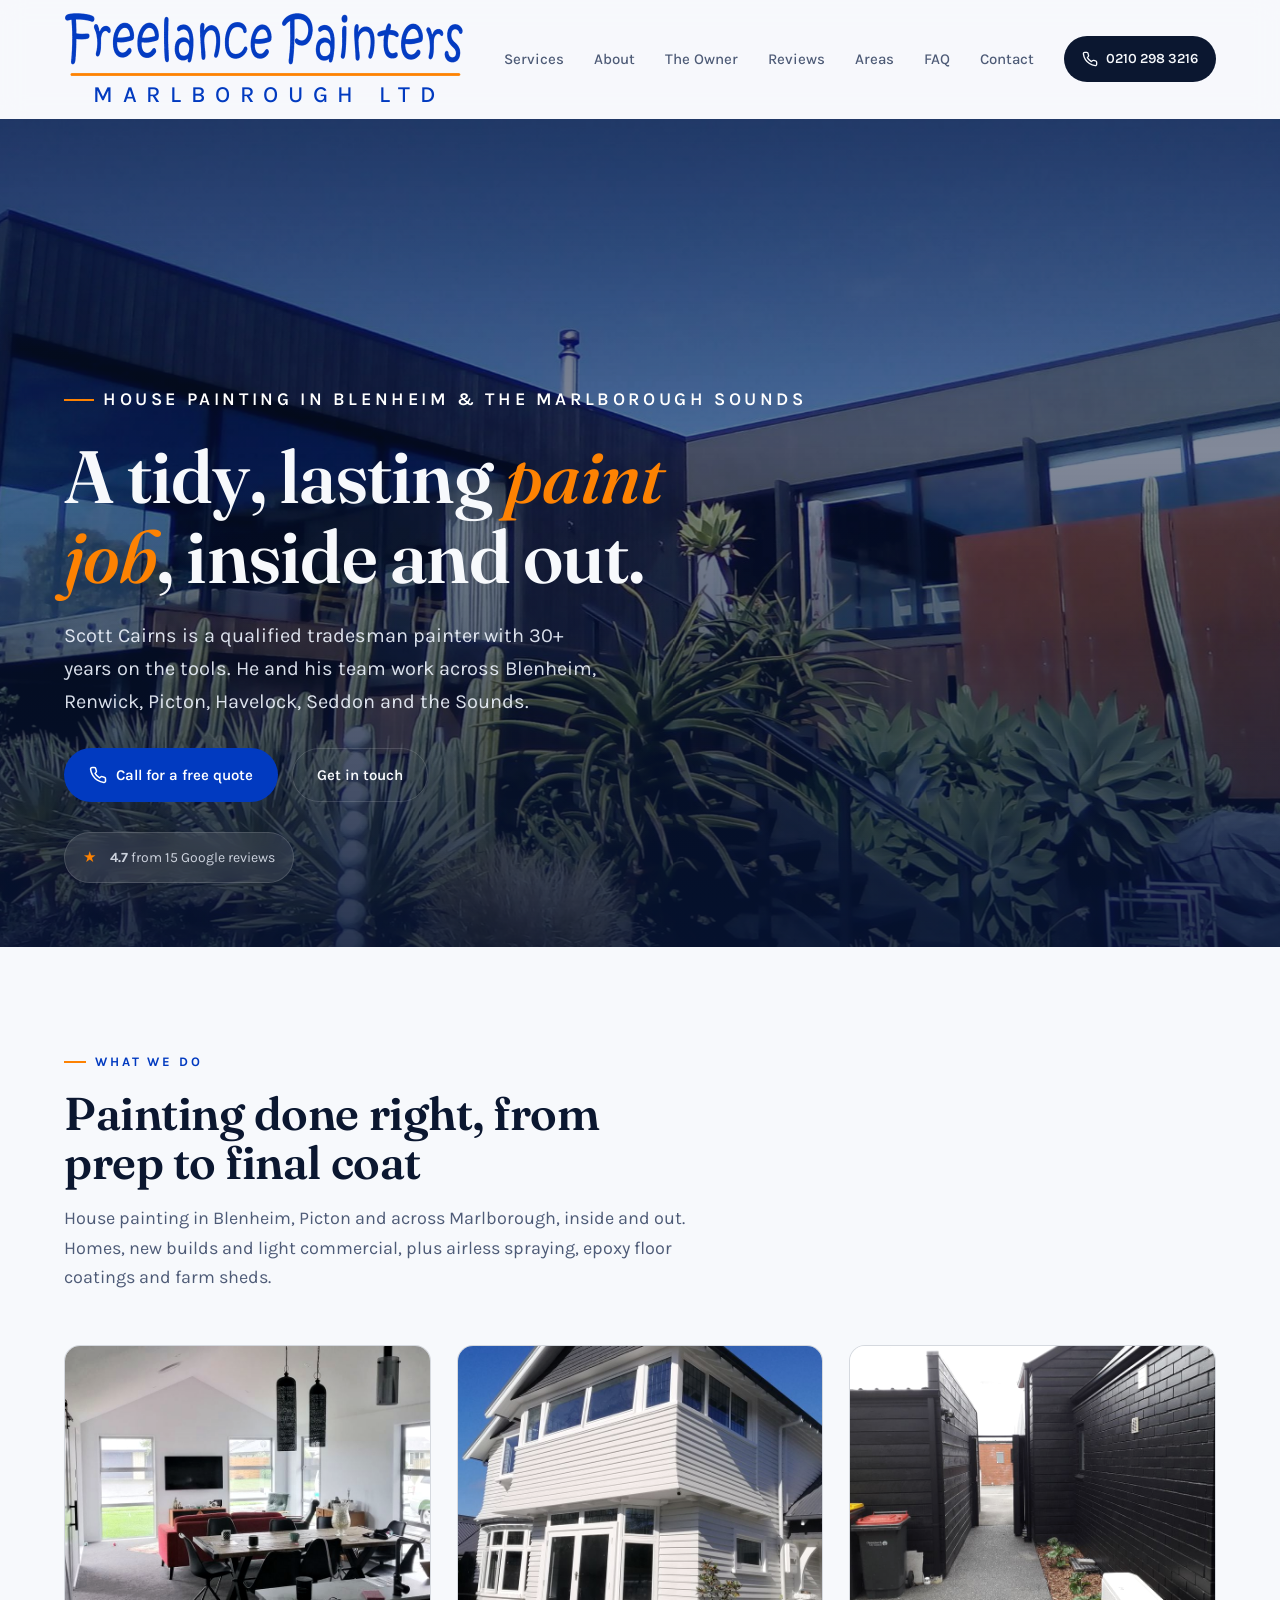
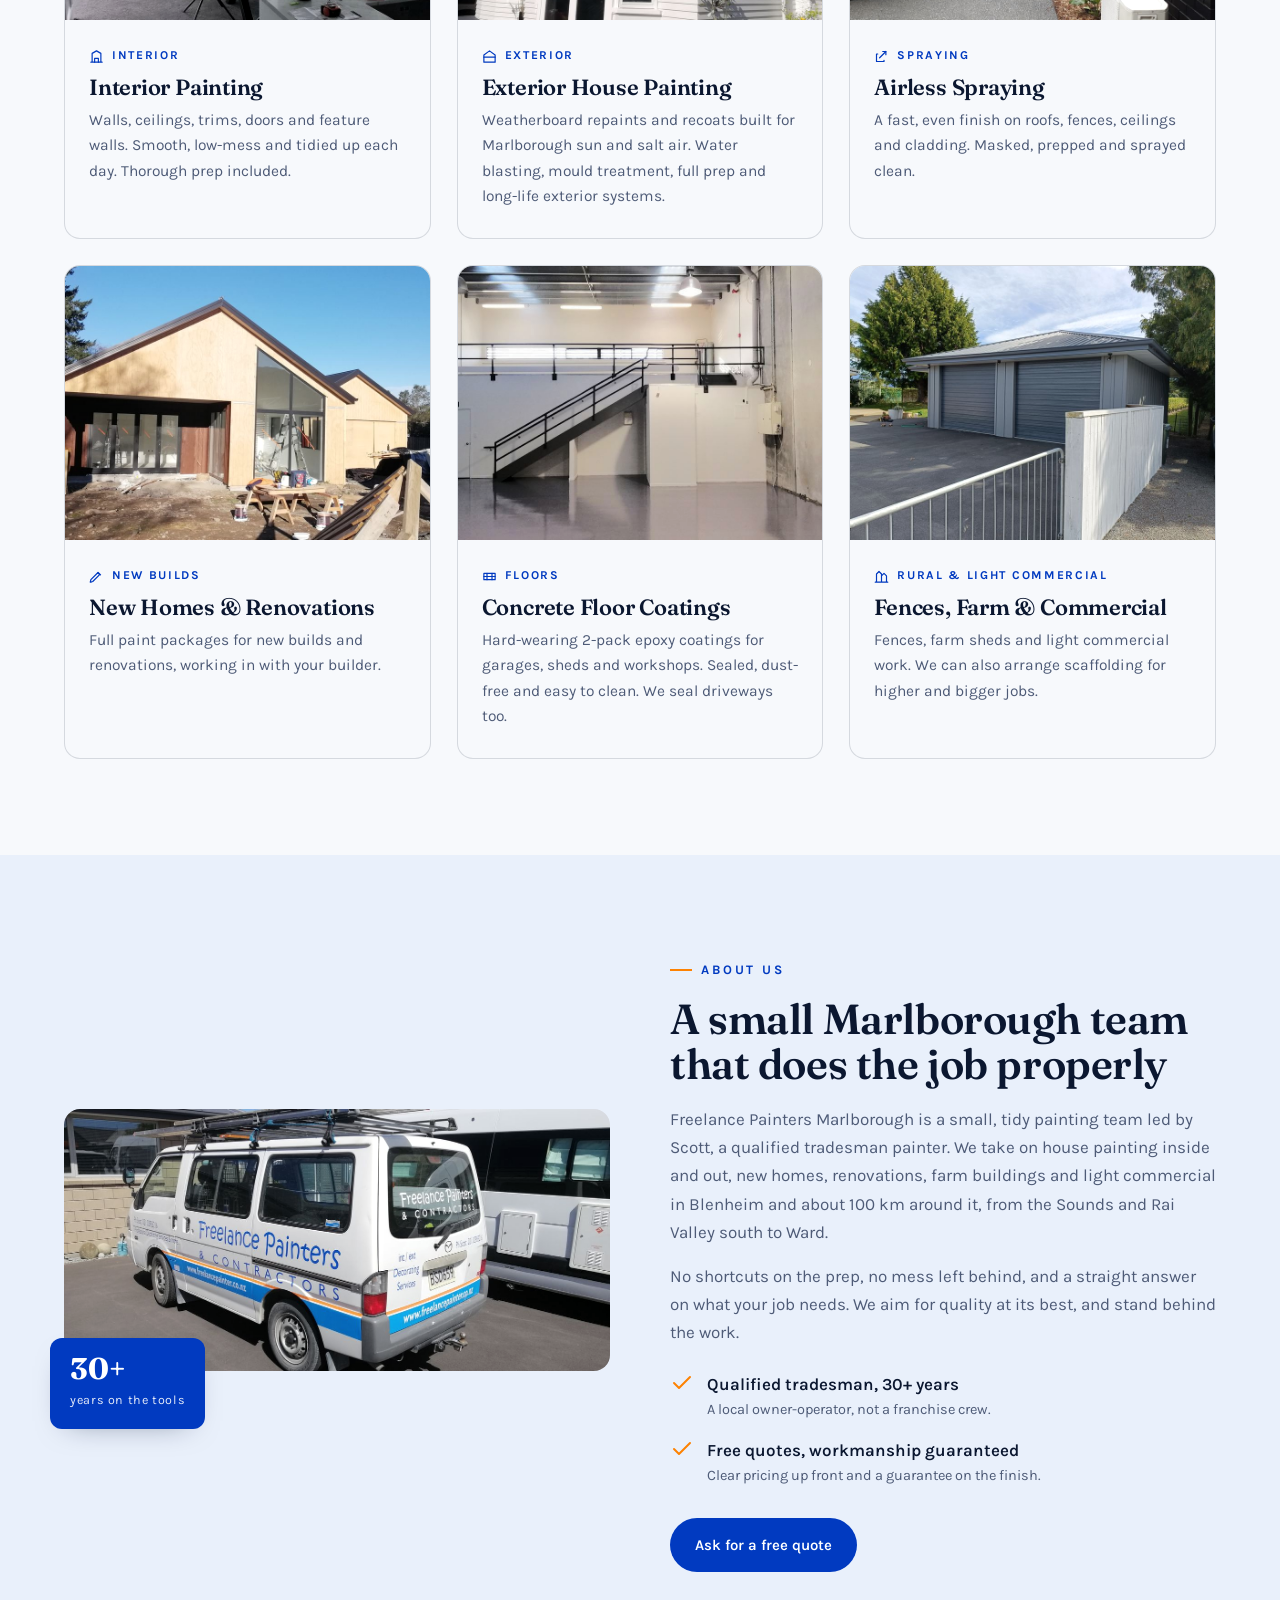
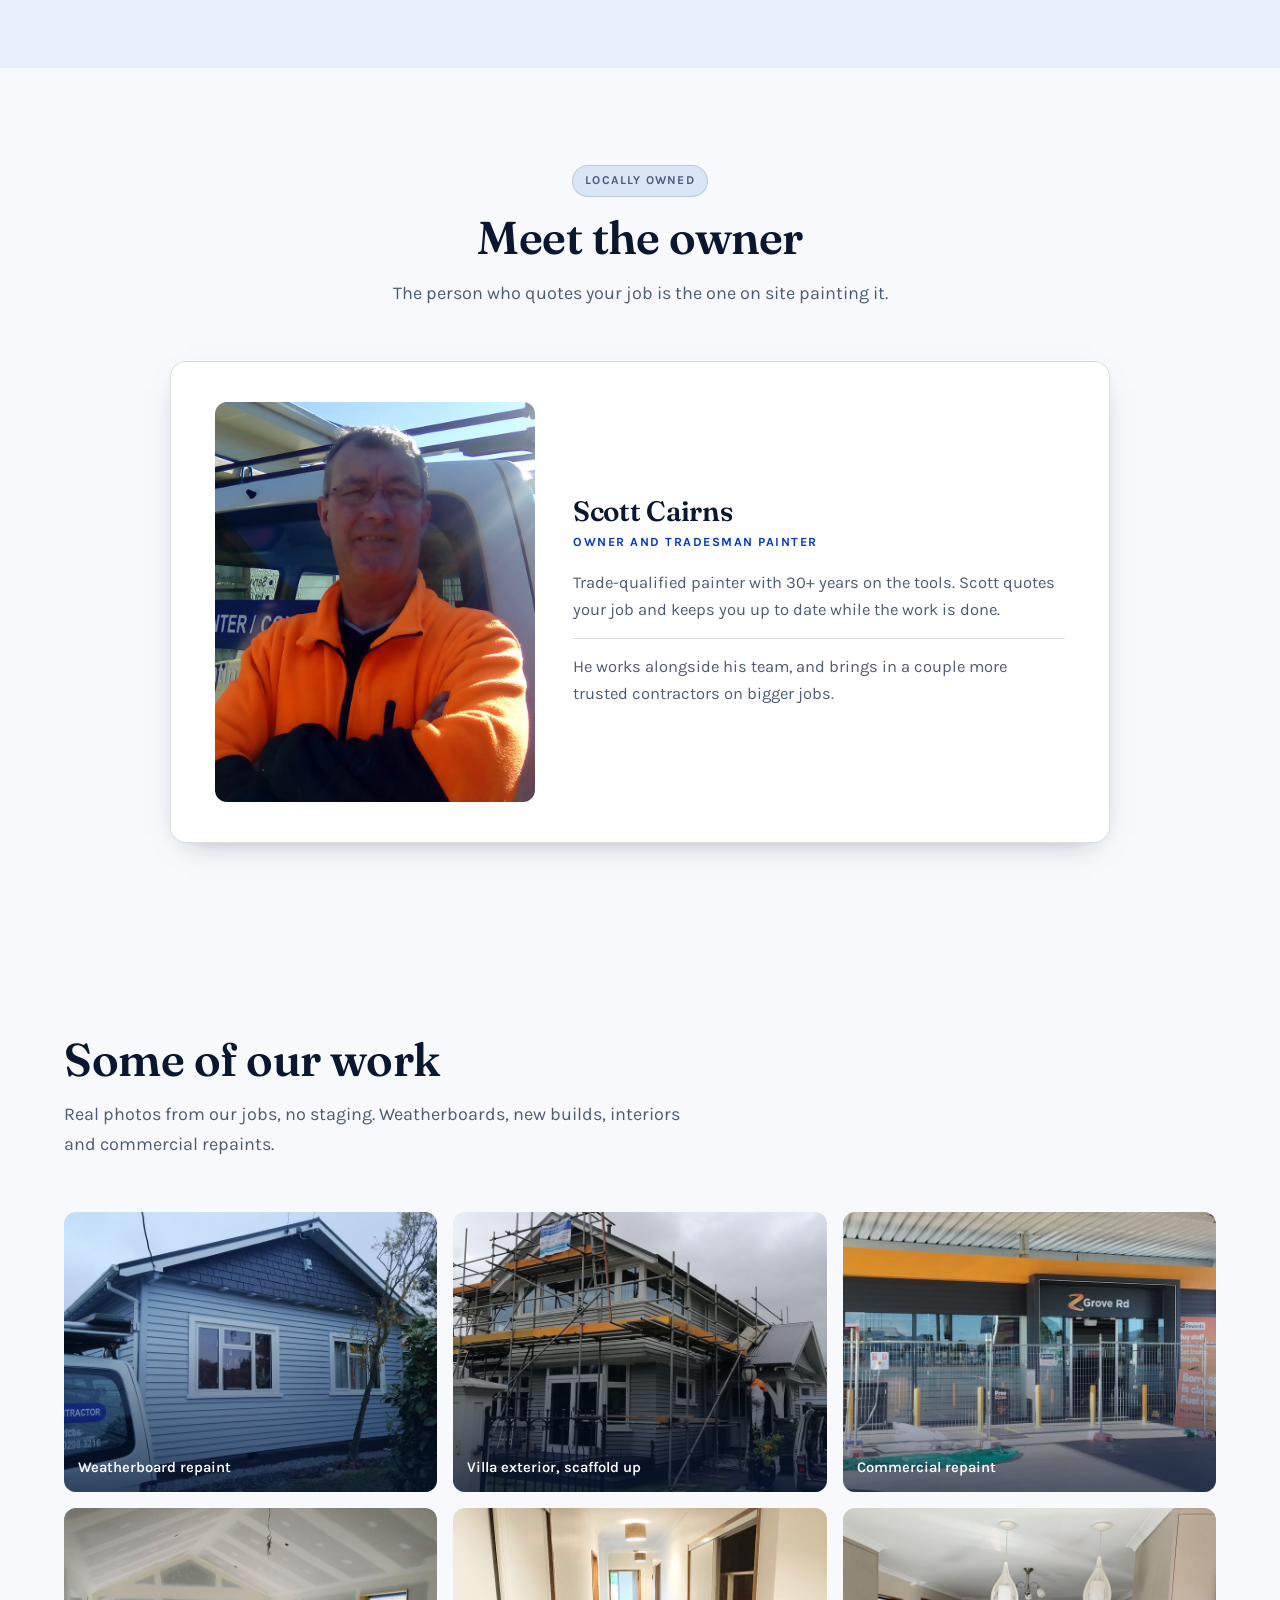
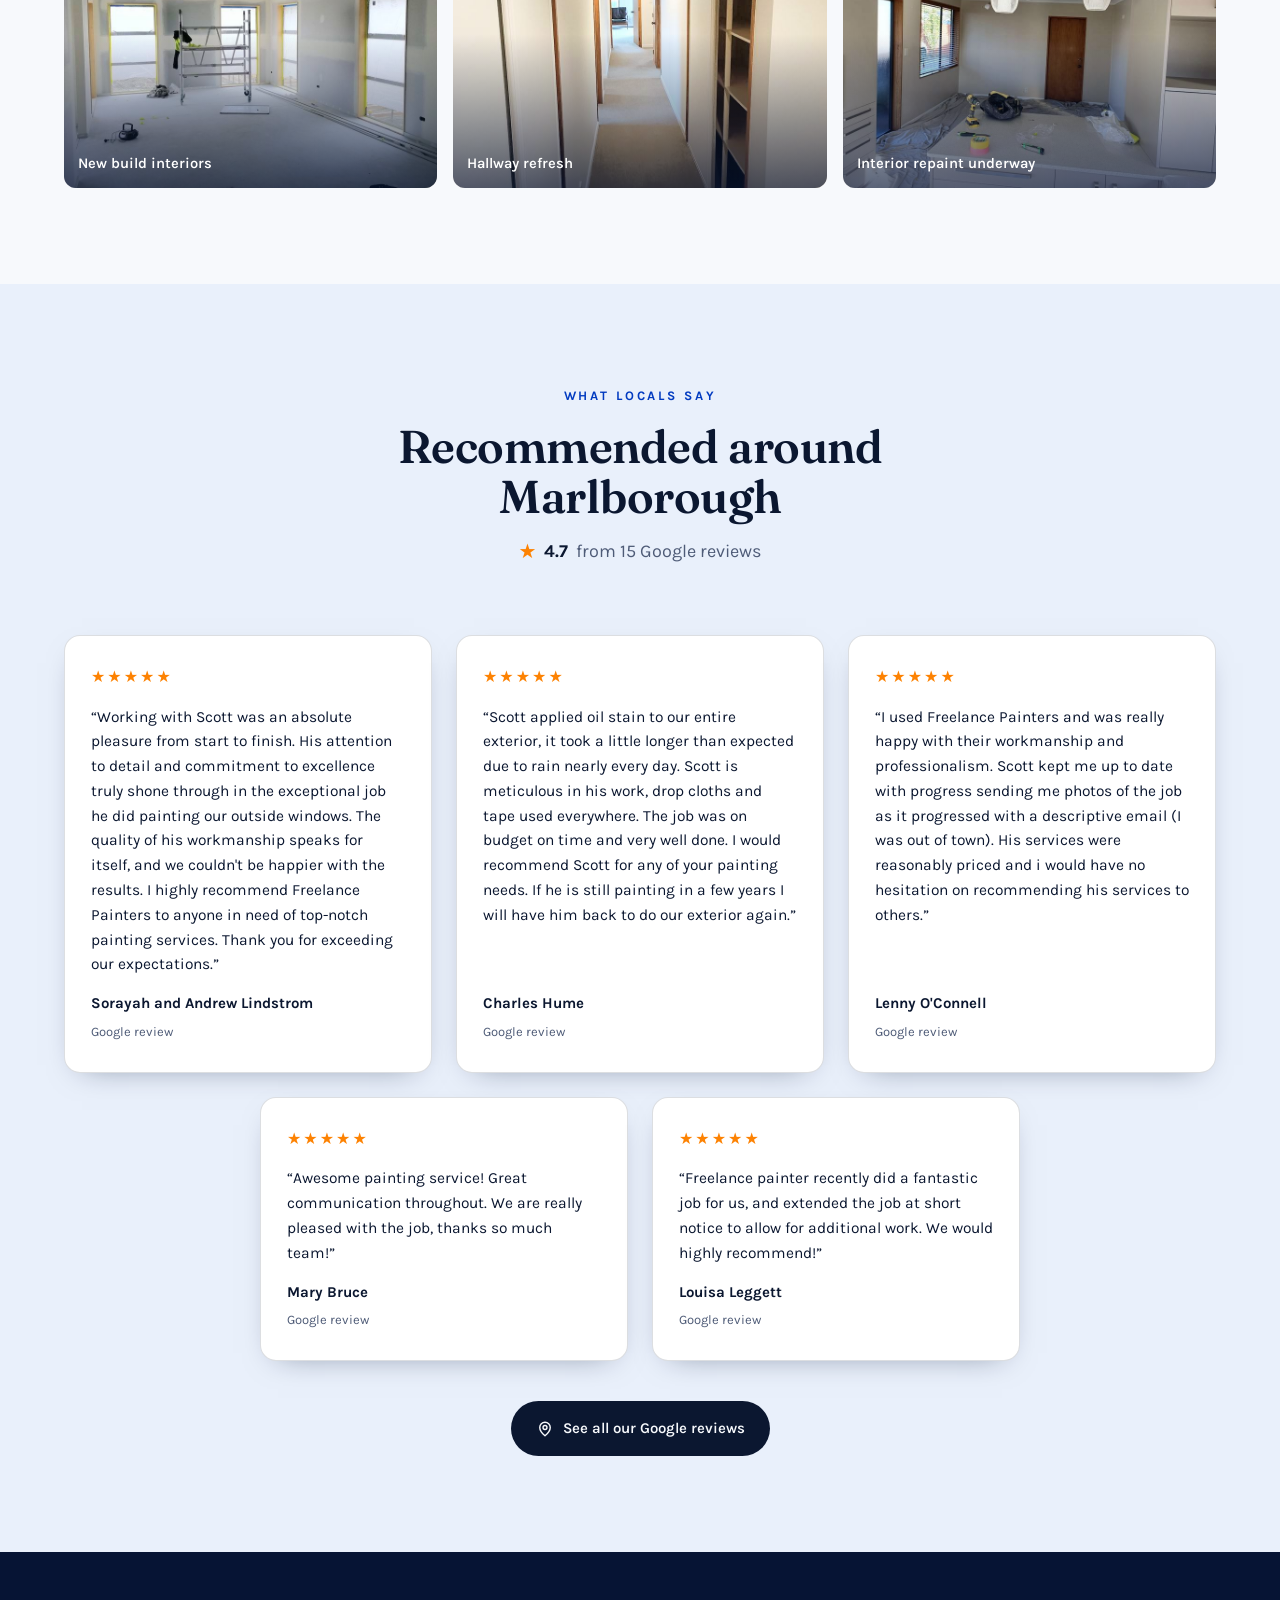
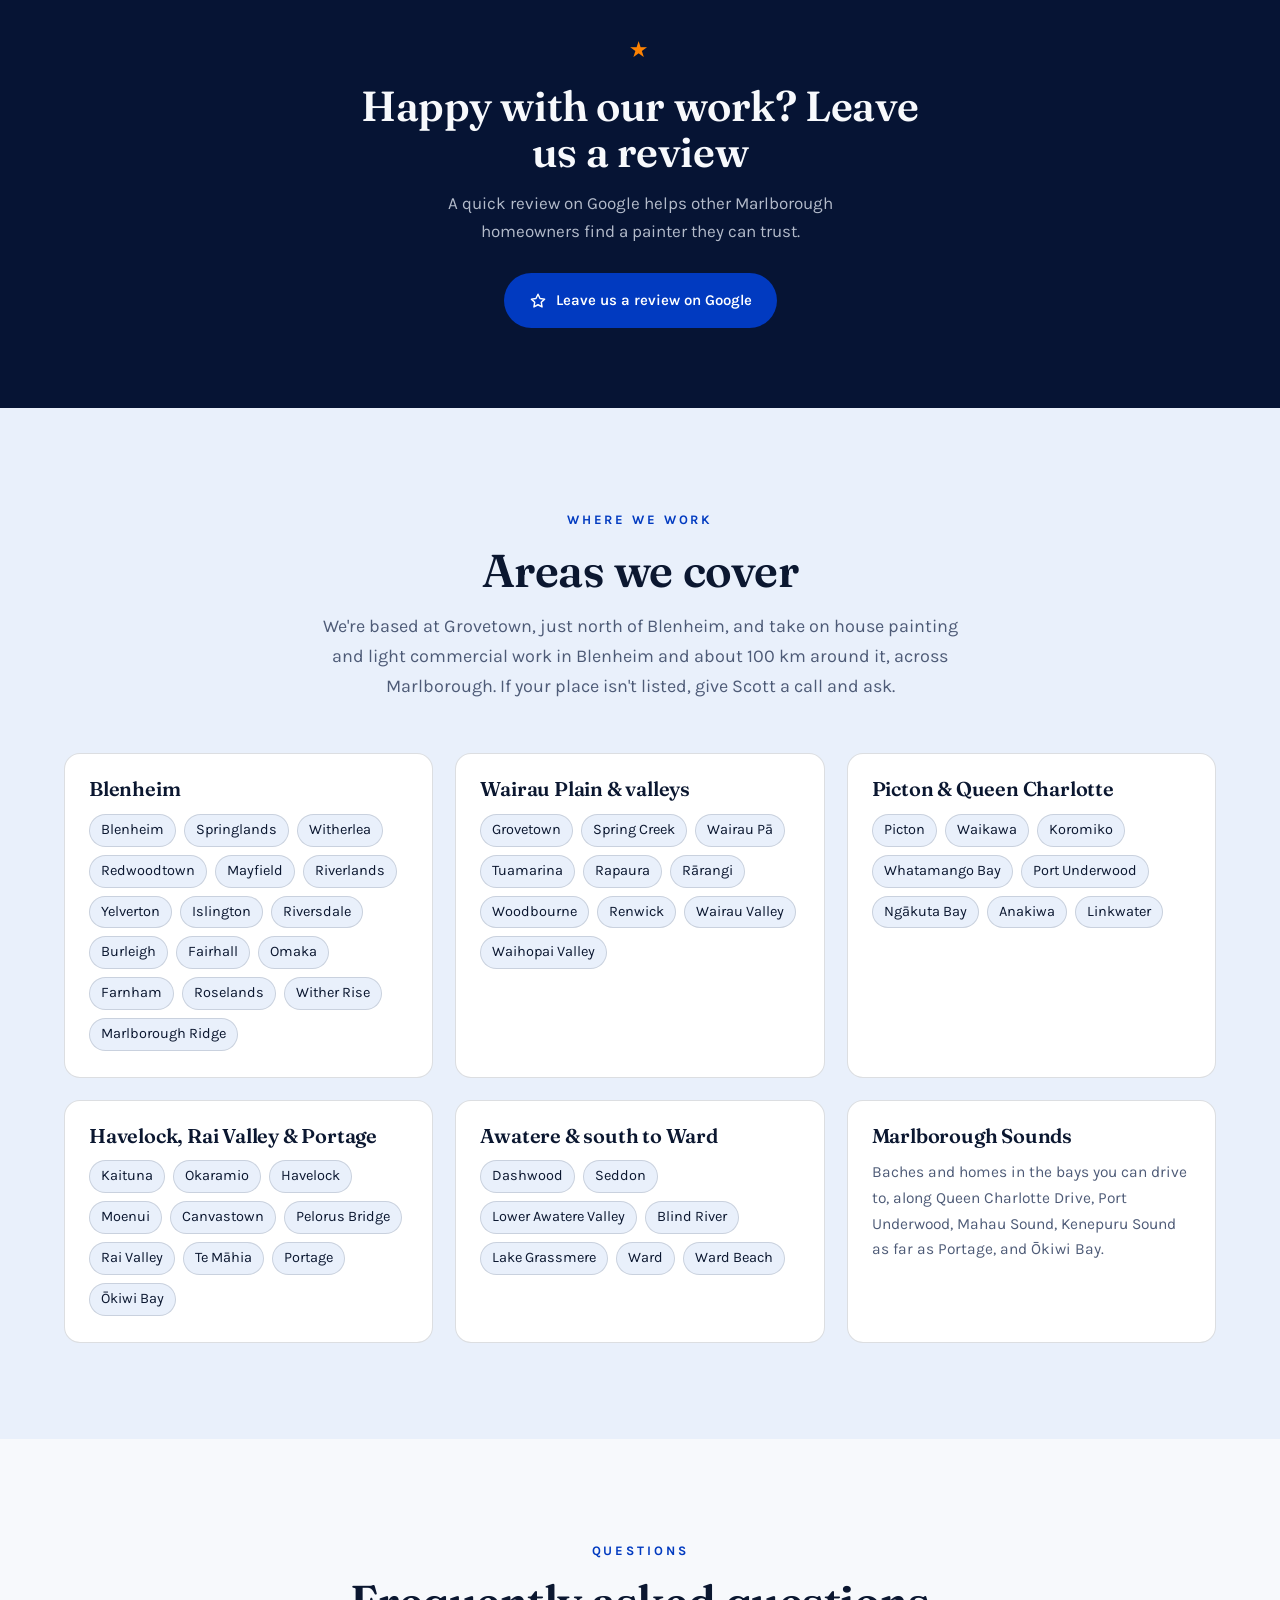
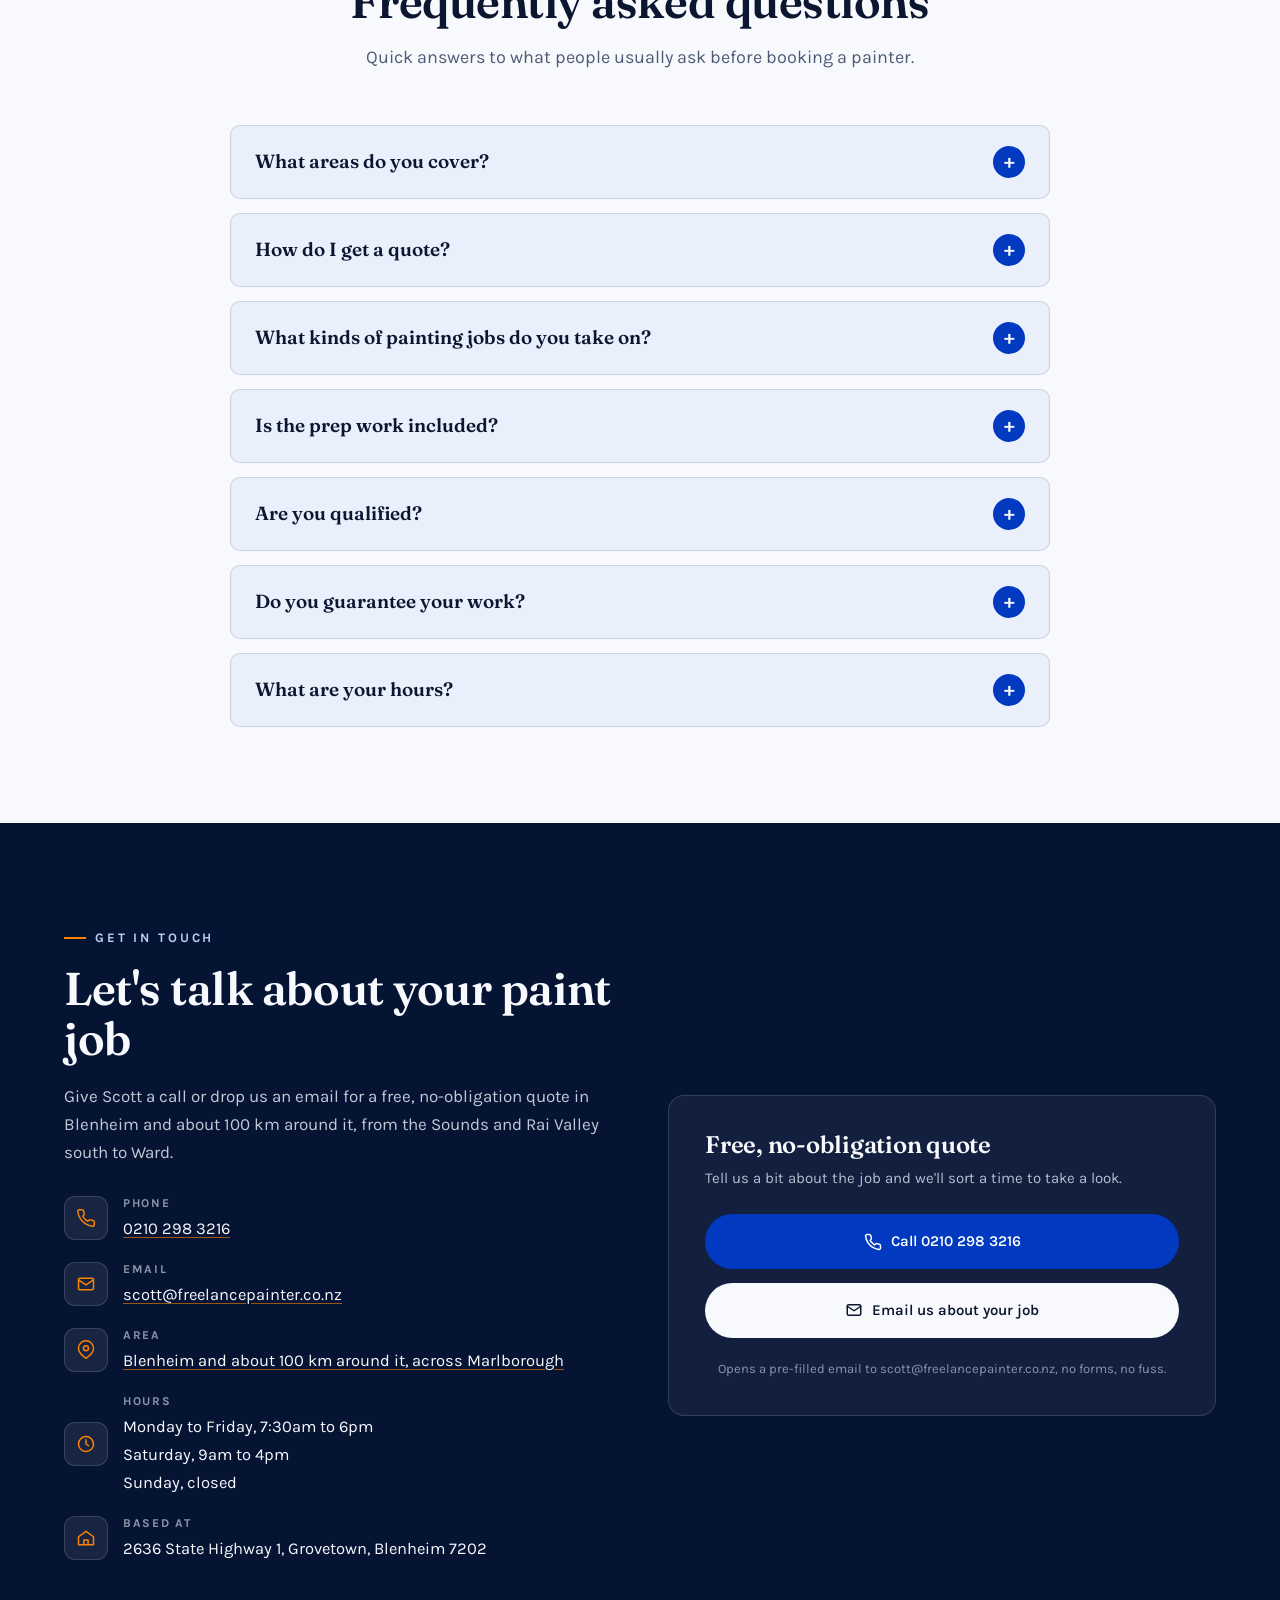
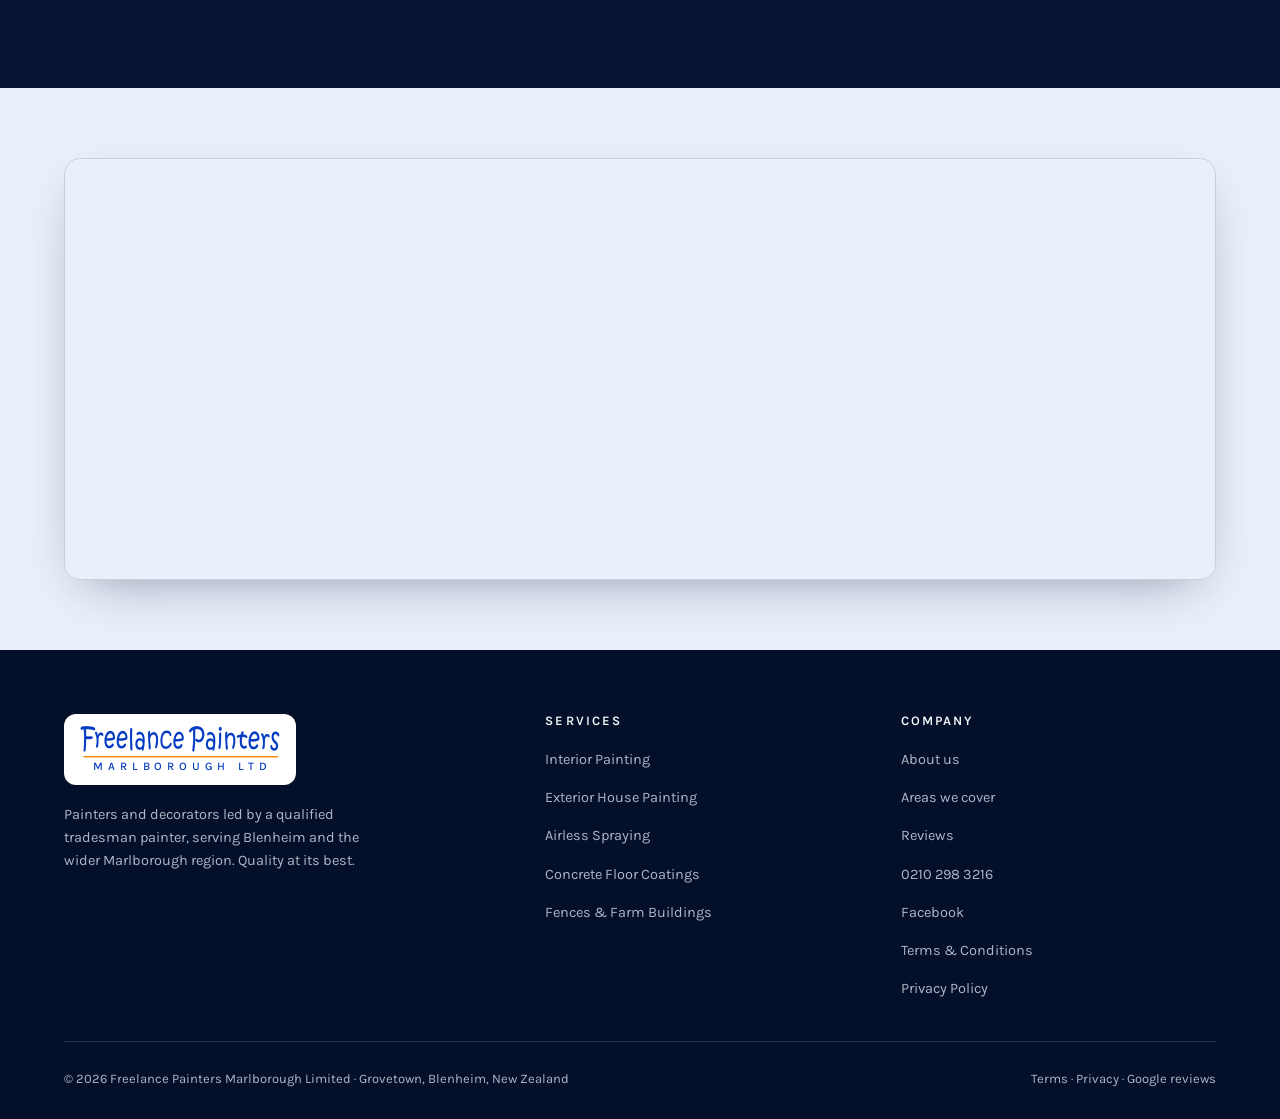
==== commit b4ed6662: "Match site claims to verified facts, add reviews and a 404 page A 7 Nov 2026 audit against Scott's G" ====
--- a/index.html
+++ b/index.html
@@ -4,7 +4,7 @@
 <meta charset="UTF-8">
 <meta name="viewport" content="width=device-width, initial-scale=1">
 <title>Freelance Painters Marlborough Ltd | House Painting in Blenheim</title>
-<meta name="description" content="House painting in Blenheim, Picton and across Marlborough. Free quotes, call Scott on 0210 298 3216. Interiors, exteriors, airless spraying and floor coatings.">
+<meta name="description" content="House painting in Blenheim, Picton and across Marlborough. Free quotes, call Scott on 0210 298 3216. Interiors, exteriors, spraying and floor coatings.">
 <link rel="canonical" href="https://www.freelancepainter.co.nz/">
 <meta name="theme-color" content="#013AC0">
 <link rel="icon" href="/favicon.ico" sizes="48x48">
@@ -14,15 +14,15 @@
 <meta property="og:locale" content="en_NZ">
 <meta property="og:type" content="website">
 <meta property="og:title" content="Freelance Painters Marlborough Ltd | House Painting in Blenheim">
-<meta property="og:description" content="House painting in Blenheim, Picton and across Marlborough by trade-qualified painters. Free, no-obligation quotes.">
+<meta property="og:description" content="House painting in Blenheim, Picton and across Marlborough, led by a qualified tradesman painter with 30+ years on the tools. Free, no-obligation quotes.">
 <meta property="og:url" content="https://www.freelancepainter.co.nz/">
 <meta property="og:image" content="https://www.freelancepainter.co.nz/img/og-image.jpg">
 <meta property="og:image:width" content="1200">
 <meta property="og:image:height" content="630">
-<meta property="og:image:alt" content="A Blenheim home repainted by Freelance Painters Marlborough">
+<meta property="og:image:alt" content="A weatherboard home repainted by Freelance Painters Marlborough">
 <meta name="twitter:card" content="summary_large_image">
 <meta name="twitter:title" content="Freelance Painters Marlborough Ltd | House Painting in Blenheim">
-<meta name="twitter:description" content="House painting in Blenheim, Picton and across Marlborough by trade-qualified painters. Free, no-obligation quotes.">
+<meta name="twitter:description" content="House painting in Blenheim, Picton and across Marlborough, led by a qualified tradesman painter with 30+ years on the tools. Free, no-obligation quotes.">
 <meta name="twitter:image" content="https://www.freelancepainter.co.nz/img/og-image.jpg">
 <link rel="preconnect" href="https://fonts.googleapis.com">
 <link rel="preconnect" href="https://fonts.gstatic.com" crossorigin>
@@ -41,7 +41,7 @@
  "telephone": "+642102983216",
  "email": "scott@freelancepainter.co.nz",
  "image": "https://www.freelancepainter.co.nz/img/og-image.jpg",
- "description": "House painting in Blenheim, Picton and across Marlborough: interior and exterior painting, airless spraying, concrete floor coatings, fences, farm buildings and light commercial work.",
+ "description": "House painting in Blenheim, Picton and across Marlborough: interior and exterior painting, airless spraying, water blasting, mould treatment, concrete floor coatings, driveway sealing, fences, farm buildings and light commercial work.",
  "address": {
   "@type": "PostalAddress",
   "streetAddress": "2636 State Highway 1, Grovetown",
@@ -261,10 +261,6 @@
   },
   {
    "@type": "Place",
-   "name": "Marlborough Sounds"
-  },
-  {
-   "@type": "Place",
    "name": "Dashwood"
   },
   {
@@ -289,7 +285,8 @@
   }
  ],
  "sameAs": [
-  "https://maps.google.com/?cid=1918433775097159955"
+  "https://maps.google.com/?cid=1918433775097159955",
+  "https://www.facebook.com/freelancepaintercontractor"
  ]
 }
 </script>
@@ -303,7 +300,7 @@
    "name": "What areas do you cover?",
    "acceptedAnswer": {
     "@type": "Answer",
-    "text": "We cover Blenheim and about 100 km around it, across Marlborough: Renwick and the Wairau Valley, Picton and Queen Charlotte Drive, Havelock and Rai Valley, the road-accessible bays of the Marlborough Sounds, and south through Seddon to Ward. If you're not sure whether we cover your spot, give Scott a call and ask."
+    "text": "We cover Blenheim and about 100 km around it, across Marlborough: Renwick and the Wairau Valley, Picton, Havelock and Rai Valley, the inner Sounds bays you can drive to (Queen Charlotte Drive, Port Underwood, Mahau Sound, Kenepuru Sound as far as Portage, and Ōkiwi Bay), and south through Seddon to Ward. If you're not sure whether we cover your spot, give Scott a call and ask."
    }
   },
   {
@@ -319,7 +316,7 @@
    "name": "What kinds of painting jobs do you take on?",
    "acceptedAnswer": {
     "@type": "Answer",
-    "text": "Interior and exterior house painting, new builds and renovations, plus airless spraying, concrete floor coatings, fences, farm buildings and light commercial work."
+    "text": "Interior and exterior house painting, new builds and renovations, plus airless spraying, water blasting, mould treatment, concrete floor coatings, driveway sealing, fences, farm buildings and light commercial work. We can also arrange scaffolding for higher and bigger jobs."
    }
   },
   {
@@ -327,7 +324,7 @@
    "name": "Is the prep work included?",
    "acceptedAnswer": {
     "@type": "Answer",
-    "text": "Yes. Prep is part of the job, including water blasting, plastering, sanding and masking, and we tidy up at the end of each day."
+    "text": "Yes. Good preparation is part of the job, including water blasting, sanding and masking, and we tidy up at the end of each day."
    }
   },
   {
@@ -335,7 +332,7 @@
    "name": "Are you qualified?",
    "acceptedAnswer": {
     "@type": "Answer",
-    "text": "Yes. We're trade-qualified painters with more than 30 years on the tools."
+    "text": "Yes. Scott is a qualified tradesman painter with more than 30 years on the tools."
    }
   },
   {
@@ -413,9 +410,8 @@
     <div class="slide" data-bg="img/work-16.jpg"></div>
   </div>
   <div class="wrap hero-in">
-    <span class="eyebrow">Blenheim &amp; the Marlborough&nbsp;Sounds</span>
-    <h1>A tidy, lasting <em>paint job</em>, inside and out.</h1>
-    <p class="lead">House painting by trade-qualified painters with 30+ years on the tools, across Blenheim, Renwick, Picton and the Sounds.</p>
+    <h1><span class="eyebrow">House painting in Blenheim &amp; the Marlborough&nbsp;Sounds</span> <span class="h1-main">A tidy, lasting <em>paint job</em>, inside and out.</span></h1>
+    <p class="lead">Scott Cairns is a qualified tradesman painter with 30+ years on the tools. He and his team work across Blenheim, Renwick, Picton, Havelock, Seddon and the Sounds.</p>
     <div class="hero-cta">
       <a class="btn btn-primary" href="tel:+642102983216">
         <svg viewBox="0 0 24 24" fill="none" stroke="currentColor" stroke-width="2" stroke-linecap="round" stroke-linejoin="round"><path d="M22 16.9v3a2 2 0 0 1-2.2 2 19.8 19.8 0 0 1-8.6-3.1 19.5 19.5 0 0 1-6-6A19.8 19.8 0 0 1 2.1 4.2 2 2 0 0 1 4.1 2h3a2 2 0 0 1 2 1.7c.1.9.4 1.8.7 2.7a2 2 0 0 1-.5 2.1L8.1 9.9a16 16 0 0 0 6 6l1.4-1.2a2 2 0 0 1 2.1-.5c.9.3 1.8.6 2.7.7a2 2 0 0 1 1.7 2Z"/></svg>
@@ -436,7 +432,7 @@
     <div class="sec-head reveal">
       <span class="kicker">What we do</span>
       <h2>Painting done right, from prep to final coat</h2>
-      <p>House painting in Blenheim, Picton and across Marlborough, inside and out. Homes, new builds and light commercial, plus the specialist jobs a lot of painters won't take on.</p>
+      <p>House painting in Blenheim, Picton and across Marlborough, inside and out. Homes, new builds and light commercial, plus airless spraying, epoxy floor coatings and farm sheds.</p>
     </div>
     <div class="svc-grid">
       <article class="svc reveal">
@@ -444,7 +440,7 @@
         <div class="body">
           <span class="tag"><svg viewBox="0 0 24 24" fill="none" stroke="currentColor" stroke-width="1.9" stroke-linecap="round" stroke-linejoin="round"><path d="M3 21h18M5 21V7l7-4 7 4v14"/><path d="M9 21v-6h6v6"/></svg>Interior</span>
           <h3>Interior Painting</h3>
-          <p>Walls, ceilings, trims, doors and feature walls. Smooth, low-mess and tidied up each day. Interior plastering and prep included.</p>
+          <p>Walls, ceilings, trims, doors and feature walls. Smooth, low-mess and tidied up each day. Thorough prep included.</p>
         </div>
       </article>
       <article class="svc reveal">
@@ -452,7 +448,7 @@
         <div class="body">
           <span class="tag"><svg viewBox="0 0 24 24" fill="none" stroke="currentColor" stroke-width="1.9" stroke-linecap="round" stroke-linejoin="round"><path d="M3 9.5 12 3l9 6.5V21H3V9.5Z"/><path d="M3 13h18"/></svg>Exterior</span>
           <h3>Exterior House Painting</h3>
-          <p>Weatherboard repaints and recoats built for Marlborough sun and salt air. Water blasting, full prep and long-life exterior systems.</p>
+          <p>Weatherboard repaints and recoats built for Marlborough sun and salt air. Water blasting, mould treatment, full prep and long-life exterior systems.</p>
         </div>
       </article>
       <article class="svc reveal">
@@ -460,7 +456,7 @@
         <div class="body">
           <span class="tag"><svg viewBox="0 0 24 24" fill="none" stroke="currentColor" stroke-width="1.9" stroke-linecap="round" stroke-linejoin="round"><path d="M14 4h5v5"/><path d="M19 4 9 14"/><path d="M6 8H4v12h12v-2"/></svg>Spraying</span>
           <h3>Airless Spraying</h3>
-          <p>A fast, even factory-grade finish on roofs, fences, joinery, ceilings and cladding. Masked, prepped and sprayed clean.</p>
+          <p>A fast, even finish on roofs, fences, ceilings and cladding. Masked, prepped and sprayed clean.</p>
         </div>
       </article>
       <article class="svc reveal">
@@ -468,7 +464,7 @@
         <div class="body">
           <span class="tag"><svg viewBox="0 0 24 24" fill="none" stroke="currentColor" stroke-width="1.9" stroke-linecap="round" stroke-linejoin="round"><path d="m14.5 5.5 4 4"/><path d="M3 21l3-1 11-11-3-3L3 17l-1 4Z"/></svg>New builds</span>
           <h3>New Homes &amp; Renovations</h3>
-          <p>Full paint packages for new builds and renovations, working in with your builder to hit handover on time.</p>
+          <p>Full paint packages for new builds and renovations, working in with your builder.</p>
         </div>
       </article>
       <article class="svc reveal">
@@ -476,7 +472,7 @@
         <div class="body">
           <span class="tag"><svg viewBox="0 0 24 24" fill="none" stroke="currentColor" stroke-width="1.9" stroke-linecap="round" stroke-linejoin="round"><path d="M3 7h18v10H3z"/><path d="M3 12h18M8 7v10M16 7v10"/></svg>Floors</span>
           <h3>Concrete Floor Coatings</h3>
-          <p>Hard-wearing 2-pack epoxy coatings for garages, sheds and workshops. Sealed, dust-free and easy to clean.</p>
+          <p>Hard-wearing 2-pack epoxy coatings for garages, sheds and workshops. Sealed, dust-free and easy to clean. We seal driveways too.</p>
         </div>
       </article>
       <article class="svc reveal">
@@ -484,7 +480,7 @@
         <div class="body">
           <span class="tag"><svg viewBox="0 0 24 24" fill="none" stroke="currentColor" stroke-width="1.9" stroke-linecap="round" stroke-linejoin="round"><path d="M4 21V8l4-4 4 4v13M12 21V11l4-4 4 4v10M2 21h20"/></svg>Rural &amp; light commercial</span>
           <h3>Fences, Farm &amp; Commercial</h3>
-          <p>Fences, farm buildings, sheds and light commercial. Big spraying jobs and coatings other painters shy away from.</p>
+          <p>Fences, farm sheds and light commercial work. We can also arrange scaffolding for higher and bigger jobs.</p>
         </div>
       </article>
     </div>
@@ -496,16 +492,16 @@
   <div class="wrap">
     <div class="about-grid">
       <div class="about-media about-van reveal">
-        <img src="img/work-8.jpg" alt="The whole Freelance Painters Marlborough van, signwritten and loaded with ladders for the day" loading="lazy" width="1200" height="575">
+        <img src="img/work-8.jpg" alt="Scott's signwritten work van, loaded with ladders for the day" loading="lazy" width="1200" height="575">
         <div class="corner"><b>30+</b><span>years on the tools</span></div>
       </div>
       <div class="about-copy reveal">
         <span class="kicker">About us</span>
         <h2>A small Marlborough team that does the job properly</h2>
-        <p>Freelance Painters Marlborough is a small, tidy team of tradesman painters led by Scott. We take on house painting inside and out, new homes, renovations, farm buildings and light commercial in Blenheim and about 100&nbsp;km around it, from the Sounds and Rai Valley south to Ward.</p>
+        <p>Freelance Painters Marlborough is a small, tidy painting team led by Scott, a qualified tradesman painter. We take on house painting inside and out, new homes, renovations, farm buildings and light commercial in Blenheim and about 100&nbsp;km around it, from the Sounds and Rai Valley south to Ward.</p>
         <p>No shortcuts on the prep, no mess left behind, and a straight answer on what your job needs. We aim for quality at its best, and stand behind the work.</p>
         <ul class="checklist">
-          <li><svg viewBox="0 0 24 24" fill="none" stroke="currentColor" stroke-width="2" stroke-linecap="round" stroke-linejoin="round"><path d="M20 6 9 17l-5-5"/></svg><div>Trade qualified, 30+ years<span>Experienced tradesman painters, not a franchise crew.</span></div></li>
+          <li><svg viewBox="0 0 24 24" fill="none" stroke="currentColor" stroke-width="2" stroke-linecap="round" stroke-linejoin="round"><path d="M20 6 9 17l-5-5"/></svg><div>Qualified tradesman, 30+ years<span>A local owner-operator, not a franchise crew.</span></div></li>
           <li><svg viewBox="0 0 24 24" fill="none" stroke="currentColor" stroke-width="2" stroke-linecap="round" stroke-linejoin="round"><path d="M20 6 9 17l-5-5"/></svg><div>Free quotes, workmanship guaranteed<span>Clear pricing up front and a guarantee on the finish.</span></div></li>
         </ul>
         <a class="btn btn-primary" href="#contact">Ask for a free quote</a>
@@ -527,7 +523,7 @@
       <div class="crew-body">
         <h3>Scott Cairns</h3>
         <div class="role">Owner and tradesman painter</div>
-        <p>Trade-qualified painter with 30+ years on the tools. Scott quotes your job, runs the crew and finishes the fine detail himself.</p>
+        <p>Trade-qualified painter with 30+ years on the tools. Scott quotes your job and keeps you up to date while the work is done.</p>
         <p class="crew-note">He works alongside his team, and brings in a couple more trusted contractors on bigger jobs.</p>
       </div>
     </article>
@@ -539,20 +535,20 @@
   <div class="wrap">
     <div class="sec-head reveal">
       <h2>Some of our work</h2>
-      <p>Straight off the phone, no staging. Weatherboards, new builds, interiors and commercial repaints.</p>
+      <p>Real photos from our jobs, no staging. Weatherboards, new builds, interiors and commercial repaints.</p>
     </div>
     <div class="gal-grid">
       <figure class="gal-item reveal"><img src="img/work-11-800.jpg" srcset="img/work-11-800.jpg 800w, img/work-11-1200.jpg 1200w" sizes="(max-width:620px) calc(100vw - 48px), (max-width:900px) calc(50vw - 37px), 370px" alt="Light blue weatherboard house after an exterior repaint, with the Freelance Painters van out front" loading="lazy" width="800" height="600"><figcaption>Weatherboard repaint</figcaption></figure>
       <figure class="gal-item reveal"><img src="img/work-15-800.jpg" srcset="img/work-15-800.jpg 800w, img/work-15-1200.jpg 1200w" sizes="(max-width:620px) calc(100vw - 48px), (max-width:900px) calc(50vw - 37px), 370px" alt="Two-storey villa exterior repaint underway with scaffolding up" loading="lazy" width="800" height="600"><figcaption>Villa exterior, scaffold up</figcaption></figure>
       <figure class="gal-item reveal"><img src="img/work-2-800.jpg" srcset="img/work-2-800.jpg 800w, img/work-2-1200.jpg 1200w" sizes="(max-width:620px) calc(100vw - 48px), (max-width:900px) calc(50vw - 37px), 370px" alt="Z service station on Grove Road, Blenheim, fenced off during its refresh" loading="lazy" width="800" height="600"><figcaption>Commercial repaint</figcaption></figure>
-      <figure class="gal-item reveal"><img src="img/work-1-800.jpg" srcset="img/work-1-800.jpg 800w, img/work-1-1200.jpg 1200w" sizes="(max-width:620px) calc(100vw - 48px), (max-width:900px) calc(50vw - 37px), 370px" alt="New-build interior with a raked ceiling, stopped and primed ready for paint" loading="lazy" width="800" height="600"><figcaption>New build interiors</figcaption></figure>
+      <figure class="gal-item reveal"><img src="img/work-1-800.jpg" srcset="img/work-1-800.jpg 800w, img/work-1-1200.jpg 1200w" sizes="(max-width:620px) calc(100vw - 48px), (max-width:900px) calc(50vw - 37px), 370px" alt="New-build interior with a raked ceiling, stopped and ready for paint" loading="lazy" width="800" height="600"><figcaption>New build interiors</figcaption></figure>
       <figure class="gal-item reveal"><img src="img/work-6-800.jpg" srcset="img/work-6-800.jpg 800w, img/work-6-1200.jpg 1200w" sizes="(max-width:620px) calc(100vw - 48px), (max-width:900px) calc(50vw - 37px), 370px" alt="Repainted hallway with fresh light walls and timber-framed wardrobe doors" loading="lazy" width="800" height="600"><figcaption>Hallway refresh</figcaption></figure>
       <figure class="gal-item reveal"><img src="img/work-3-800.jpg" srcset="img/work-3-800.jpg 800w, img/work-3-1200.jpg 1200w" sizes="(max-width:620px) calc(100vw - 48px), (max-width:900px) calc(50vw - 37px), 370px" alt="Kitchen and dining repaint underway with drop sheets down" loading="lazy" width="800" height="600"><figcaption>Interior repaint underway</figcaption></figure>
     </div>
   </div>
 </section>
 
-<!-- Reviews (real Google reviews, words unchanged) -->
+<!-- Reviews -->
 <section class="band bone" id="reviews">
   <div class="wrap">
     <div class="sec-head center reveal">
@@ -575,6 +571,16 @@
         <div class="stars" role="img" aria-label="5 out of 5 stars">★★★★★</div>
         <p>“I used Freelance Painters and was really happy with their workmanship and professionalism. Scott kept me up to date with progress sending me photos of the job as it progressed with a descriptive email (I was out of town). His services were reasonably priced and i would have no hesitation on recommending his services to others.”</p>
         <div class="who"><div><b>Lenny O'Connell</b><span>Google review</span></div></div>
+      </article>
+      <article class="rev reveal">
+        <div class="stars" role="img" aria-label="5 out of 5 stars">★★★★★</div>
+        <p>“Awesome painting service! Great communication throughout. We are really pleased with the job, thanks so much team!”</p>
+        <div class="who"><div><b>Mary Bruce</b><span>Google review</span></div></div>
+      </article>
+      <article class="rev reveal">
+        <div class="stars" role="img" aria-label="5 out of 5 stars">★★★★★</div>
+        <p>“Freelance painter recently did a fantastic job for us, and extended the job at short notice to allow for additional work. We would highly recommend!”</p>
+        <div class="who"><div><b>Louisa Leggett</b><span>Google review</span></div></div>
       </article>
     </div>
     <div class="rev-actions">
@@ -605,7 +611,7 @@
     <div class="sec-head center reveal">
       <span class="kicker">Where we work</span>
       <h2>Areas we cover</h2>
-      <p>We're based at Grovetown, just north of Blenheim, and take on house painting and commercial work in Blenheim and about 100&nbsp;km around it, across Marlborough. If your place isn't listed, give Scott a call and ask.</p>
+      <p>We're based at Grovetown, just north of Blenheim, and take on house painting and light commercial work in Blenheim and about 100&nbsp;km around it, across Marlborough. If your place isn't listed, give Scott a call and ask.</p>
     </div>
     <div class="area-grid">
       <div class="area-group reveal">
@@ -647,7 +653,7 @@
     <div class="faq-list reveal">
       <details class="faq-item">
         <summary>What areas do you cover?</summary>
-        <p>We cover Blenheim and about 100 km around it, across Marlborough: Renwick and the Wairau Valley, Picton and Queen Charlotte Drive, Havelock and Rai Valley, the road-accessible bays of the Marlborough Sounds, and south through Seddon to Ward. If you're not sure whether we cover your spot, give Scott a call and ask.</p>
+        <p>We cover Blenheim and about 100 km around it, across Marlborough: Renwick and the Wairau Valley, Picton, Havelock and Rai Valley, the inner Sounds bays you can drive to (Queen Charlotte Drive, Port Underwood, Mahau Sound, Kenepuru Sound as far as Portage, and Ōkiwi Bay), and south through Seddon to Ward. If you're not sure whether we cover your spot, give Scott a call and ask.</p>
       </details>
       <details class="faq-item">
         <summary>How do I get a quote?</summary>
@@ -655,15 +661,15 @@
       </details>
       <details class="faq-item">
         <summary>What kinds of painting jobs do you take on?</summary>
-        <p>Interior and exterior house painting, new builds and renovations, plus airless spraying, concrete floor coatings, fences, farm buildings and light commercial work.</p>
+        <p>Interior and exterior house painting, new builds and renovations, plus airless spraying, water blasting, mould treatment, concrete floor coatings, driveway sealing, fences, farm buildings and light commercial work. We can also arrange scaffolding for higher and bigger jobs.</p>
       </details>
       <details class="faq-item">
         <summary>Is the prep work included?</summary>
-        <p>Yes. Prep is part of the job, including water blasting, plastering, sanding and masking, and we tidy up at the end of each day.</p>
+        <p>Yes. Good preparation is part of the job, including water blasting, sanding and masking, and we tidy up at the end of each day.</p>
       </details>
       <details class="faq-item">
         <summary>Are you qualified?</summary>
-        <p>Yes. We're trade-qualified painters with more than 30 years on the tools.</p>
+        <p>Yes. Scott is a qualified tradesman painter with more than 30 years on the tools.</p>
       </details>
       <details class="faq-item">
         <summary>Do you guarantee your work?</summary>
@@ -747,7 +753,7 @@
             <span class="brand-sub" aria-hidden="true">Marlborough Ltd</span>
           </span>
         </a>
-        <p class="fdesc">Trade-qualified painters and decorators serving Blenheim and the wider Marlborough region. Quality at its best.</p>
+        <p class="fdesc">Painters and decorators led by a qualified tradesman painter, serving Blenheim and the wider Marlborough region. Quality at its best.</p>
       </div>
       <div>
         <h4>Services</h4>
@@ -766,6 +772,7 @@
           <li><a href="#areas">Areas we cover</a></li>
           <li><a href="#reviews">Reviews</a></li>
           <li><a href="tel:+642102983216">0210 298 3216</a></li>
+          <li><a href="https://www.facebook.com/freelancepaintercontractor" target="_blank" rel="noopener">Facebook</a></li>
           <li><a href="terms.html">Terms &amp; Conditions</a></li>
           <li><a href="privacy.html">Privacy Policy</a></li>
         </ul>
--- a/styles.css
+++ b/styles.css
@@ -138,8 +138,6 @@
 .sec-head h2{font-size:clamp(30px,4.4vw,46px)}
 .sec-head p{margin-top:16px;color:var(--ink-soft);font-size:18px}
 
-/* ---------- Trust strip ---------- */
-
 /* ---------- Services ---------- */
 .svc-grid{display:grid;grid-template-columns:repeat(3,1fr);gap:26px}
 .svc{background:var(--paper);border:1px solid var(--line);border-radius:var(--r);overflow:hidden;transition:transform .3s,box-shadow .3s;display:flex;flex-direction:column}
@@ -277,7 +275,7 @@
   *{scroll-behavior:auto}
 }
 
-/* Recent work gallery (added) */
+/* Recent work gallery */
 .gal-grid{display:grid;grid-template-columns:repeat(3,1fr);gap:16px}
 .gal-item{position:relative;border-radius:12px;overflow:hidden;aspect-ratio:4/3;margin:0}
 .gal-item img{width:100%;height:100%;object-fit:cover;transition:transform .5s ease}
@@ -287,11 +285,11 @@
 @media(max-width:900px){.gal-grid{grid-template-columns:repeat(2,1fr)}}
 @media(max-width:560px){.gal-grid{grid-template-columns:1fr}}
 
-/* Logo wordmark (added) */
+/* Logo wordmark */
 .brand-logo{height:42px;width:auto;display:block}
 @media(max-width:560px){.brand-logo{height:34px}}
 
-/* Brand lockup: wordmark with "Marlborough Ltd" set beneath (client request) */
+/* Brand lockup: wordmark with "Marlborough Ltd" set beneath */
 .brand-lockup{display:flex;flex-direction:column;align-items:stretch;width:200px}
 .brand-wordmark{width:100%;height:auto;display:block}
 .brand-sub{display:block;margin-top:3px;font-family:"Karla",sans-serif;font-size:11.5px;line-height:1;font-weight:500;letter-spacing:.42em;text-transform:uppercase;color:var(--clay);text-align:center;white-space:nowrap;padding-left:.42em}
@@ -300,12 +298,12 @@
   .brand-sub{font-size:9.5px;margin-top:2px}
 }
 
-/* Hero location line, a little bigger (client request) */
+/* Hero location line */
 .hero .eyebrow{font-size:clamp(15px,1.6vw,18px);letter-spacing:.2em;font-weight:600;color:#fff}
 .hero .eyebrow::before{width:30px}
 @media(max-width:620px){.hero .eyebrow{letter-spacing:.14em}}
 
-/* FAQ (added) */
+/* FAQ */
 .faq-list{max-width:820px;margin:0 auto;display:grid;gap:14px}
 .faq-item{background:var(--bone);border:1px solid var(--line);border-radius:var(--r-sm);overflow:hidden}
 .faq-item summary{list-style:none;cursor:pointer;display:flex;align-items:center;justify-content:space-between;gap:16px;padding:20px 24px;min-height:56px;font-family:"Fraunces",Georgia,serif;font-weight:600;font-size:19px;line-height:1.3;color:var(--ink)}
@@ -316,21 +314,21 @@
 .faq-item p{margin:0;padding:0 24px 22px;color:var(--ink-soft);font-size:16px}
 @media(max-width:620px){.faq-item summary{font-size:17px;padding:18px 18px}.faq-item p{padding:0 18px 20px}}
 
-/* Bigger business name in the header, and a "Menu" label on the menu button (client request) */
+/* Header: business name size, and a "Menu" label on the menu button */
 .nav .brand-lockup{container-type:inline-size;width:clamp(200px,calc(100vw - 710px),400px)}
 .nav .brand-sub{font-size:5.75cqi;margin-top:1.5cqi}
 @media(min-width:901px){.nav-in{height:118px}}
 .burger{gap:8px;width:auto;padding:0 14px 0 12px}
 .burger-label{font-family:"Karla",sans-serif;font-size:15px;font-weight:600;line-height:1;letter-spacing:.02em;color:var(--ink)}
-/* Tablets: the name at twice its old 200px, beside the Menu button. The header grows to fit,
-   so the menu drops from the header's bottom edge rather than a fixed 74px. */
+/* Tablets: the name beside the Menu button. The header grows to fit,
+   so the menu drops from the header's bottom edge. */
 @media(max-width:900px){
   .nav-in{height:auto;min-height:74px;padding-top:12px;padding-bottom:12px}
   .nav .brand-lockup{width:min(400px,calc(100vw - 170px))}
   .nav-links{position:absolute;inset:100% 0 auto 0;transform:translateY(-10px);opacity:0;visibility:hidden;transition:transform .3s ease,opacity .3s ease,visibility 0s linear .3s}
   .nav-links.open{transform:none;opacity:1;visibility:visible;transition:transform .3s ease,opacity .3s ease}
 }
-/* Phones: the name at twice its old 164px on a row of its own, with Call and Menu beneath.
+/* Phones: the name on a row of its own, with Call and Menu beneath.
    The header sticks by that button row (negative top = name row height: 12px padding,
    the lockup at .2325 of its width; the 10px gap stays above the buttons), so the name scrolls away with the page. */
 .nav-call-m{display:none}
@@ -344,12 +342,11 @@
 }
 @media(max-width:350px){.nav-call-m{font-size:14px;gap:6px;padding:0 8px}}
 
-/* Launch update, 2 Nov 2026 */
-/* Hero rating badge is now a link to the reviews */
+/* Hero rating badge links to the reviews */
 a.hero-badge{color:inherit;transition:background .2s}
 a.hero-badge:hover{background:rgba(255,255,255,.16)}
 
-/* About: the van photo shows its whole frame (Scott asked for the whole van).
+/* About: the van photo shows its whole frame.
    The frame follows the photo's own shape and the badge hangs below it, clear of the van. */
 .about-van img{aspect-ratio:auto 1200 / 575;height:auto;object-fit:contain}
 .about-van{margin-bottom:44px}
@@ -391,9 +388,31 @@
 .info-row a{font-size:16.5px;color:var(--paper);text-decoration:underline;text-decoration-color:rgba(253,130,2,.6);text-underline-offset:3px;overflow-wrap:anywhere}
 .info-row a:hover{color:var(--orange)}
 
-/* Review fixes, 2 Nov 2026 */
 /* In-page links land below the sticky header, not under it */
 html{scroll-padding-top:120px}
 @media(max-width:560px){html{scroll-padding-top:72px}}
 /* Areas menu link: hidden on the desktop bar between 901 and 1179px, where it would squeeze the business name */
 @media(min-width:901px) and (max-width:1179px){.nav-links .lnk-areas{display:none}}
+
+/* Hero heading: the location line sits inside the h1, styled as before */
+.hero h1{max-width:none}
+.hero h1 .eyebrow{display:flex;width:fit-content;line-height:1.65}
+.hero h1 .h1-main{display:block;max-width:15ch}
+
+/* Reviews: on wide screens a short last row sits centred */
+@media(min-width:901px){
+  .rev-grid{grid-template-columns:repeat(6,1fr)}
+  .rev-grid>.rev{grid-column:span 2}
+  .rev-grid>.rev:nth-child(3n+1):nth-last-child(2){grid-column:2 / span 2}
+  .rev-grid>.rev:nth-child(3n+1):last-child{grid-column:3 / span 2}
+}
+
+/* Page not found */
+.nf{padding:72px 0 96px;background:var(--paper)}
+.nf .wrap{max-width:820px}
+.nf h1{font-size:clamp(34px,6vw,54px);margin-bottom:14px}
+.nf p{color:var(--ink-soft);font-size:17px;max-width:52ch}
+.nf-cta{display:flex;flex-wrap:wrap;gap:14px;margin:28px 0 34px}
+.nf-links{list-style:none;padding:0;margin:0;display:flex;flex-wrap:wrap;gap:10px 22px}
+.nf-links a{color:var(--clay);font-weight:600}
+.nf-links a:hover{color:var(--clay-2)}
